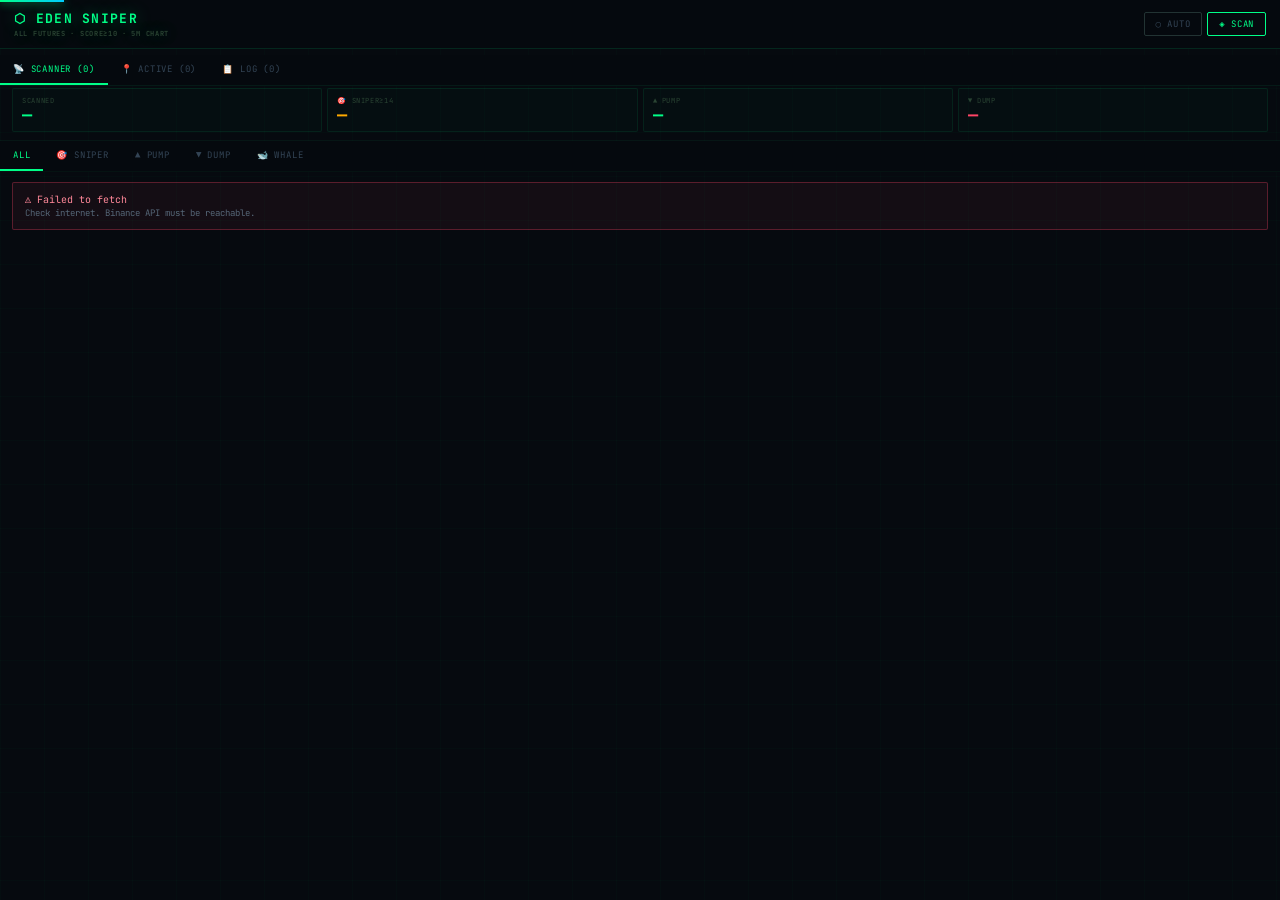
==== index.html @ 46fdf746 "Add files via upload" ====
<!DOCTYPE html>
<html lang="en">
<head>
<meta charset="UTF-8">
<meta name="viewport" content="width=device-width,initial-scale=1,maximum-scale=1,user-scalable=no">
<meta name="theme-color" content="#00ff88">
<meta name="apple-mobile-web-app-capable" content="yes">
<meta name="apple-mobile-web-app-status-bar-style" content="black-translucent">
<meta name="apple-mobile-web-app-title" content="EDEN SNIPER">
<link rel="manifest" href="./manifest.json">
<title>EDEN SNIPER</title>
<style>
@import url('https://fonts.googleapis.com/css2?family=JetBrains+Mono:wght@400;600;700&display=swap');
*{box-sizing:border-box;margin:0;padding:0;-webkit-tap-highlight-color:transparent}
:root{--g:#00ff88;--r:#ff4466;--a:#ffaa00;--b:#00ccff;--p:#ff44ff;--w:#fff;--bg:#060a0f;--border:rgba(0,255,136,.12);--dim:#2a4433}
html,body{background:var(--bg);color:#c8d8e8;font-family:'JetBrains Mono','Courier New',monospace;min-height:100vh;overflow-x:hidden;overscroll-behavior:none}
body::before{content:'';position:fixed;inset:0;pointer-events:none;z-index:0;background-image:linear-gradient(rgba(0,255,136,.018) 1px,transparent 1px),linear-gradient(90deg,rgba(0,255,136,.018) 1px,transparent 1px);background-size:44px 44px}
::-webkit-scrollbar{width:3px}::-webkit-scrollbar-thumb{background:rgba(0,255,136,.2)}
@keyframes spin{to{transform:rotate(360deg)}}
@keyframes glow-r{0%,100%{text-shadow:0 0 6px rgba(255,68,102,.4)}50%{text-shadow:0 0 22px rgba(255,68,102,1),0 0 40px rgba(255,68,102,.3)}}
@keyframes glow-g{0%,100%{text-shadow:0 0 4px rgba(0,255,136,.3)}50%{text-shadow:0 0 18px rgba(0,255,136,1)}}
@keyframes pulse{0%,100%{opacity:1}50%{opacity:.25}}
@keyframes slide-in{from{opacity:0;transform:translateY(-6px)}to{opacity:1;transform:translateY(0)}}
@keyframes tick{0%,49%{opacity:1}50%,100%{opacity:.15}}
@keyframes pin-glow{0%,100%{box-shadow:0 0 0 1px rgba(255,170,0,.3)}50%{box-shadow:0 0 12px 2px rgba(255,170,0,.5)}}

#prog{position:fixed;top:0;left:0;height:2px;width:0;z-index:9999;background:linear-gradient(90deg,var(--g),var(--b));box-shadow:0 0 10px var(--g);transition:width .35s}

/* HEADER */
#hdr{position:sticky;top:0;z-index:300;background:rgba(6,10,15,.98);border-bottom:1px solid var(--border);padding:10px 14px;display:flex;align-items:center;justify-content:space-between;gap:8px}
#logo{color:var(--g);font-size:13px;font-weight:700;letter-spacing:.1em;text-shadow:0 0 16px rgba(0,255,136,.4);flex-shrink:0}
#logo small{font-size:7px;color:var(--dim);display:block;letter-spacing:.1em;margin-top:2px}
#hbtns{display:flex;gap:5px;align-items:center;flex-shrink:0}
#cd-box{font-size:9px;color:var(--dim);letter-spacing:.08em;display:none;white-space:nowrap}
#cd-box span{color:var(--g)}
.btn{background:transparent;border:1px solid var(--g);color:var(--g);padding:5px 11px;font-size:9px;letter-spacing:.08em;cursor:pointer;text-transform:uppercase;font-family:'JetBrains Mono',monospace;border-radius:2px;transition:all .2s;white-space:nowrap}
.btn:active{background:rgba(0,255,136,.18)}
.btn.dim{border-color:#223333;color:#334455}
.btn.on{background:rgba(0,255,136,.1)}

/* TABS */
#tabs{display:flex;overflow-x:auto;scrollbar-width:none;background:rgba(6,10,15,.98);border-bottom:1px solid rgba(0,255,136,.07);position:sticky;top:55px;z-index:299}
#tabs::-webkit-scrollbar{display:none}
.tab{padding:8px 13px;font-size:9px;letter-spacing:.09em;text-transform:uppercase;cursor:pointer;border:none;background:transparent;color:#334455;white-space:nowrap;border-bottom:2px solid transparent;font-family:'JetBrains Mono',monospace;transition:all .2s;flex-shrink:0}
.tab.active{color:var(--g);border-bottom-color:var(--g)}

/* FILTER BAR */
#fbar{display:flex;overflow-x:auto;scrollbar-width:none;background:rgba(6,10,15,.96);border-bottom:1px solid rgba(0,255,136,.05);position:sticky;top:88px;z-index:298}
#fbar::-webkit-scrollbar{display:none}

/* STATS */
#statsbar{display:grid;grid-template-columns:repeat(4,1fr);gap:5px;padding:8px 12px;border-bottom:1px solid rgba(0,255,136,.05)}
.sc{border:1px solid rgba(0,255,136,.08);padding:7px 9px;background:rgba(0,255,136,.02);border-radius:2px}
.sl{font-size:7px;color:var(--dim);letter-spacing:.09em;text-transform:uppercase}
.sv{font-size:17px;font-weight:700;color:var(--g);margin-top:2px;line-height:1}
.sv.a{color:var(--a)}.sv.r{color:var(--r)}.sv.b{color:var(--b)}

/* SCAN STATUS */
#scanbar{display:none;padding:5px 12px;background:rgba(0,255,136,.015);border-bottom:1px solid rgba(0,255,136,.05);font-size:8px;color:var(--dim);letter-spacing:.09em;align-items:center;gap:7px}
#scanbar.show{display:flex}
.sdot{width:5px;height:5px;border-radius:50%;background:var(--g);animation:pulse 1s infinite;flex-shrink:0}

/* SECTIONS */
.section{display:none;padding-bottom:30px}
.section.active{display:block}

/* ═══ PINNED SNIPER COINS ═══ */
#pinned-section{padding:10px 12px 0}
#pinned-title{font-size:8px;color:var(--a);letter-spacing:.14em;text-transform:uppercase;margin-bottom:7px;display:flex;align-items:center;gap:7px}
#pinned-title::before{content:'';display:inline-block;width:6px;height:6px;border-radius:50%;background:var(--a);box-shadow:0 0 8px var(--a);animation:pulse 1.2s infinite}
#pinned-cards{display:flex;flex-direction:column;gap:6px;margin-bottom:10px}
.pcard{border:1px solid rgba(255,170,0,.3);background:rgba(255,170,0,.03);border-radius:2px;padding:9px 11px;animation:pin-glow 3s ease-in-out infinite,slide-in .3s ease;position:relative}
.pcard-top{display:flex;align-items:center;justify-content:space-between;margin-bottom:5px}
.pcard-sym{font-size:14px;font-weight:700;color:var(--w)}
.pcard-badges{display:flex;gap:5px;align-items:center;flex-wrap:wrap}
.pcard-expire{font-size:8px;color:var(--a);letter-spacing:.07em}
.pcard-dismiss{background:transparent;border:1px solid rgba(255,170,0,.3);color:var(--a);padding:2px 7px;font-size:8px;cursor:pointer;font-family:'JetBrains Mono',monospace;border-radius:2px}
.pcard-row{display:flex;gap:14px;flex-wrap:wrap;margin-top:4px}
.pci{display:flex;flex-direction:column;gap:1px}
.pci-l{font-size:7px;color:var(--dim);letter-spacing:.09em;text-transform:uppercase}
.pci-v{font-size:11px;font-weight:700}

/* ═══ SL/TP BOX ═══ */
.sltp-box{margin-top:8px;padding:8px 10px;background:rgba(0,0,0,.3);border:1px solid rgba(255,255,255,.06);border-radius:2px}
.sltp-title{font-size:7px;color:var(--dim);letter-spacing:.12em;text-transform:uppercase;margin-bottom:6px}
.sltp-grid{display:grid;grid-template-columns:1fr 1fr 1fr 1fr;gap:5px}
.sltp-item{display:flex;flex-direction:column;gap:2px;padding:5px 7px;border-radius:2px;border:1px solid transparent}
.sltp-item.sl-item{background:rgba(255,68,102,.08);border-color:rgba(255,68,102,.2)}
.sltp-item.tp1-item{background:rgba(0,200,255,.06);border-color:rgba(0,200,255,.15)}
.sltp-item.tp2-item{background:rgba(0,255,136,.05);border-color:rgba(0,255,136,.12)}
.sltp-item.tp3-item{background:rgba(255,170,0,.06);border-color:rgba(255,170,0,.15)}
.sltp-lbl{font-size:7px;font-weight:700;letter-spacing:.1em}
.sltp-item.sl-item .sltp-lbl{color:var(--r)}
.sltp-item.tp1-item .sltp-lbl{color:var(--b)}
.sltp-item.tp2-item .sltp-lbl{color:var(--g)}
.sltp-item.tp3-item .sltp-lbl{color:var(--a)}
.sltp-price{font-size:10px;font-weight:700;color:var(--w)}
.sltp-pct{font-size:9px;font-weight:600}
.sltp-item.sl-item .sltp-pct{color:var(--r)}
.sltp-item.tp1-item .sltp-pct{color:var(--b)}
.sltp-item.tp2-item .sltp-pct{color:var(--g)}
.sltp-item.tp3-item .sltp-pct{color:var(--a)}

/* STATUS ALERT */
.status-alert{margin-top:7px;padding:6px 10px;border-radius:2px;font-size:10px;font-weight:700;letter-spacing:.07em;text-align:center}
.status-alert.cut{background:rgba(255,68,102,.15);color:var(--r);border:1px solid rgba(255,68,102,.4)}
.status-alert.tp1{background:rgba(0,200,255,.1);color:var(--b);border:1px solid rgba(0,200,255,.3)}
.status-alert.tp2{background:rgba(0,255,136,.1);color:var(--g);border:1px solid rgba(0,255,136,.3)}
.status-alert.tp3{background:rgba(255,170,0,.1);color:var(--a);border:1px solid rgba(255,170,0,.3)}
.status-alert.hold{background:rgba(255,255,255,.03);color:#667788;border:1px solid rgba(255,255,255,.06)}
.status-alert.warn{background:rgba(255,68,102,.07);color:#ff8899;border:1px solid rgba(255,68,102,.2)}

/* ═══ ACTIVE SIGNALS ═══ */
#act-header{padding:10px 12px 7px;display:flex;align-items:center;justify-content:space-between}
#act-title{font-size:9px;color:var(--g);letter-spacing:.13em;text-transform:uppercase;display:flex;align-items:center;gap:7px}
#act-title::before{content:'';display:inline-block;width:6px;height:6px;border-radius:50%;background:var(--g);box-shadow:0 0 6px var(--g);animation:pulse 1.5s infinite}
.act-clear{font-size:8px;color:#334455;cursor:pointer;letter-spacing:.07em;text-transform:uppercase;background:none;border:none;font-family:'JetBrains Mono',monospace}
#act-cards{display:flex;flex-direction:column;gap:8px;padding:0 12px 10px}
.acard{border:1px solid rgba(0,255,136,.22);background:rgba(0,255,136,.03);border-radius:2px;padding:10px 11px;animation:slide-in .3s ease}
.acard.dump{border-color:rgba(255,68,102,.25);background:rgba(255,68,102,.03)}
.acard-top{display:flex;align-items:center;justify-content:space-between;margin-bottom:8px;gap:5px}
.acard-sym{font-size:14px;font-weight:700;color:var(--w)}
.acard-badges{display:flex;gap:4px;align-items:center;flex-wrap:wrap}
.dir-badge{padding:2px 7px;font-size:9px;font-weight:700;border-radius:2px}
.dir-badge.pump{background:rgba(0,255,136,.12);color:var(--g);border:1px solid rgba(0,255,136,.28)}
.dir-badge.dump{background:rgba(255,68,102,.12);color:var(--r);border:1px solid rgba(255,68,102,.28)}
.lev-badge{padding:2px 7px;font-size:8px;font-weight:700;background:rgba(255,170,0,.08);color:var(--a);border:1px solid rgba(255,170,0,.18);border-radius:2px}
.exit-btn{background:transparent;border:1px solid rgba(255,68,102,.35);color:var(--r);padding:4px 9px;font-size:9px;cursor:pointer;font-family:'JetBrains Mono',monospace;letter-spacing:.06em;border-radius:2px;margin-left:auto}
.exit-btn:active{background:rgba(255,68,102,.2)}
.acard-grid{display:grid;grid-template-columns:1fr 1fr 1fr;gap:7px;margin-bottom:7px}
.ac{display:flex;flex-direction:column;gap:2px}
.ac-l{font-size:7px;color:var(--dim);letter-spacing:.09em;text-transform:uppercase}
.ac-v{font-size:13px;font-weight:700;color:var(--w)}
.ac-v.live{animation:tick 1s steps(1) infinite}
.ac-v.g{color:var(--g)}.ac-v.r{color:var(--r)}.ac-v.a{color:var(--a)}
.acard-extremes{display:grid;grid-template-columns:1fr 1fr 1fr 1fr;gap:5px;padding-top:7px;border-top:1px solid rgba(255,255,255,.04)}
.ae{display:flex;flex-direction:column;gap:2px}
.ae-l{font-size:7px;color:#334455;letter-spacing:.07em;text-transform:uppercase}
.ae-v{font-size:11px;font-weight:600}
.ae-v.g{color:var(--g)}.ae-v.r{color:var(--r)}
.acard-foot{display:flex;justify-content:space-between;margin-top:6px;padding-top:5px;border-top:1px solid rgba(255,255,255,.03);font-size:8px;color:#334455;letter-spacing:.06em}
#act-empty{text-align:center;padding:40px 20px;color:#1a3322;font-size:10px;letter-spacing:.11em;line-height:2.4}

/* ═══ SCANNER ═══ */
#loading{display:flex;flex-direction:column;align-items:center;padding:70px 0;gap:13px}
.spinner{width:40px;height:40px;border-radius:50%;border:2px solid rgba(0,255,136,.1);border-top:2px solid var(--g);animation:spin 1s linear infinite}
.ltxt{font-size:10px;color:var(--dim);letter-spacing:.12em}
#lpct{color:var(--g)}
#lsym{font-size:8px;margin-top:-7px;color:#1a3322}
#scan-empty{display:none;text-align:center;padding:55px 20px;font-size:10px;color:#1a3322;letter-spacing:.11em;line-height:2.5}
#err-box{display:none;margin:10px 12px;border:1px solid rgba(255,68,102,.3);background:rgba(255,68,102,.06);padding:10px 12px;font-size:10px;color:#ff8899;border-radius:2px}
#scan-wrap{display:none;padding:0 12px 20px}
#th-row{display:grid;grid-template-columns:76px 1fr auto;border-bottom:1px solid rgba(0,255,136,.07);padding:5px 7px;font-size:7px;color:var(--dim);letter-spacing:.09em;text-transform:uppercase;margin-bottom:1px}

/* COIN ROWS */
.crow{border-bottom:1px solid rgba(0,255,136,.04);cursor:pointer;transition:background .12s;display:grid;grid-template-columns:76px 1fr auto;align-items:stretch}
.crow:active{background:rgba(0,255,136,.04)}
.crow.sniper{background:rgba(255,170,0,.04);border-bottom-color:rgba(255,170,0,.1)}
.crow.crit{background:rgba(255,68,102,.04);border-bottom-color:rgba(255,68,102,.08)}
.crow.high{background:rgba(0,255,136,.03)}
.crow.tracked{outline:2px solid rgba(0,255,136,.4);outline-offset:-2px}
.crow.pinned-row{outline:2px solid rgba(255,170,0,.35);outline-offset:-2px}
.cl{padding:9px 7px;display:flex;align-items:center;gap:5px}
.cn{font-size:13px;font-weight:700}
.cs{font-size:7px;color:#223333;margin-top:1px}
.whale-tag{font-size:7px;padding:1px 4px;background:rgba(255,170,0,.1);color:var(--a);border:1px solid rgba(255,170,0,.2);border-radius:2px;margin-top:2px;display:inline-block}
.cm{padding:7px 6px;flex:1;display:flex;flex-direction:column;justify-content:center;gap:4px}
.sline{display:flex;align-items:center;gap:7px}
.snum{font-size:16px;font-weight:700;min-width:22px;line-height:1}
.snum.cr{animation:glow-r 1.8s ease-in-out infinite}
.snum.cg{animation:glow-g 2s ease-in-out infinite}
.sbar-bg{flex:1;height:3px;background:rgba(255,255,255,.05);border-radius:2px}
.sbar{height:100%;border-radius:2px;transition:width .5s}
.pills{display:flex;flex-wrap:wrap;gap:2px;margin-top:3px}
.pill{padding:2px 4px;font-size:7px;border-radius:2px;border:1px solid transparent;letter-spacing:.03em}
.pill.bull{background:rgba(0,255,136,.08);color:var(--g);border-color:rgba(0,255,136,.18)}
.pill.bear{background:rgba(255,68,102,.08);color:var(--r);border-color:rgba(255,68,102,.16)}
.pill.neutral{background:rgba(0,200,255,.06);color:var(--b);border-color:rgba(0,200,255,.12)}
.pill.caution{background:rgba(255,170,0,.08);color:var(--a);border-color:rgba(255,170,0,.18)}
.pill.alert{background:rgba(255,68,255,.08);color:var(--p);border-color:rgba(255,68,255,.16)}
.pill.whale{background:rgba(255,170,0,.1);color:var(--a);border-color:rgba(255,170,0,.25)}
.pill.dim{background:rgba(255,255,255,.03);color:#334455;border-color:#1a2233}
.cr2{padding:7px 8px;display:flex;flex-direction:column;align-items:flex-end;justify-content:center;gap:3px;min-width:84px}
.dbadge{padding:2px 6px;font-size:9px;letter-spacing:.06em;font-weight:700;border-radius:2px;border:1px solid transparent;white-space:nowrap}
.dbadge.pump{background:rgba(0,255,136,.12);color:var(--g);border-color:rgba(0,255,136,.28)}
.dbadge.dump{background:rgba(255,68,102,.12);color:var(--r);border-color:rgba(255,68,102,.26)}
.dbadge.coil{background:rgba(0,200,255,.08);color:var(--b);border-color:rgba(0,200,255,.16)}
.sniper-badge{padding:2px 6px;font-size:8px;font-weight:700;background:rgba(255,170,0,.12);color:var(--a);border:1px solid rgba(255,170,0,.3);border-radius:2px;letter-spacing:.07em}
.cprice{font-size:11px;color:#99aabb;font-weight:500}
.cchg{font-size:10px;font-weight:600}.cchg.pos{color:#00cc77}.cchg.neg{color:var(--r)}
.cfr{font-size:8px}.cfr.fn{color:var(--g)}.cfr.fp{color:var(--r)}.cfr.fz{color:#445566}
.ctrk{font-size:8px;padding:3px 6px;border-radius:2px;cursor:pointer;font-family:'JetBrains Mono',monospace;letter-spacing:.05em;transition:all .2s;border:1px solid}
.ctrk.add{background:rgba(0,255,136,.07);color:var(--g);border-color:rgba(0,255,136,.2)}
.ctrk.active-t{background:rgba(0,255,136,.14);color:var(--g);border-color:var(--g)}
.ctrk.full{background:transparent;color:#334455;border-color:#223333;cursor:default}

/* EXPAND PANEL */
.epanel{display:none;border-bottom:1px solid rgba(0,255,136,.06);background:rgba(0,0,0,.35)}
.epanel.open{display:block;animation:slide-in .2s ease}
.einner{padding:10px 11px}
.etitle{font-size:8px;color:var(--dim);letter-spacing:.09em;margin-bottom:8px;text-transform:uppercase}
.sig-grid{display:flex;flex-wrap:wrap;gap:5px;margin-bottom:8px}
.sitem{padding:6px 9px;min-width:125px;border:1px solid transparent;border-radius:2px}
.sitem.bull{background:rgba(0,255,136,.06);border-color:rgba(0,255,136,.13);border-left:3px solid var(--g)}
.sitem.bear{background:rgba(255,68,102,.06);border-color:rgba(255,68,102,.13);border-left:3px solid var(--r)}
.sitem.neutral{background:rgba(0,200,255,.05);border-color:rgba(0,200,255,.1);border-left:3px solid var(--b)}
.sitem.caution{background:rgba(255,170,0,.06);border-color:rgba(255,170,0,.12);border-left:3px solid var(--a)}
.sitem.alert{background:rgba(255,68,255,.06);border-color:rgba(255,68,255,.12);border-left:3px solid var(--p)}
.sitem.whale{background:rgba(255,170,0,.08);border-color:rgba(255,170,0,.2);border-left:3px solid var(--a)}
.slab{font-size:9px;font-weight:700}
.sdet{font-size:8px;color:#556677;margin-top:2px}
.spts{font-size:7px;color:#334455;margin-top:1px}
.emeta{display:flex;flex-wrap:wrap;gap:9px;font-size:8px;color:#334455;margin-top:7px}
.emeta a{color:var(--b);text-decoration:none}

/* ═══ LOG ═══ */
#log-header{padding:10px 12px;display:flex;align-items:center;justify-content:space-between}
#log-title{font-size:9px;color:var(--b);letter-spacing:.13em;text-transform:uppercase}
.log-clear{font-size:8px;color:#334455;cursor:pointer;letter-spacing:.06em;text-transform:uppercase;background:none;border:none;font-family:'JetBrains Mono',monospace}
#log-stats{padding:7px 12px;display:grid;grid-template-columns:repeat(3,1fr);gap:6px;border-bottom:1px solid rgba(0,200,255,.05);margin-bottom:3px}
.lstat{border:1px solid rgba(0,200,255,.08);padding:7px 9px;background:rgba(0,200,255,.02);border-radius:2px}
.lstat-l{font-size:7px;color:#334455;letter-spacing:.09em;text-transform:uppercase}
.lstat-v{font-size:15px;font-weight:700;margin-top:2px}
#log-list{padding:0 12px 20px;display:flex;flex-direction:column;gap:6px}
#log-empty{text-align:center;padding:45px 20px;color:#1a3322;font-size:10px;letter-spacing:.11em;line-height:2.2}
.lcard{border:1px solid rgba(0,200,255,.1);background:rgba(0,200,255,.02);border-radius:2px;padding:9px 11px;animation:slide-in .3s ease}
.lcard.win{border-color:rgba(0,255,136,.18)}.lcard.loss{border-color:rgba(255,68,102,.16)}
.lcard-top{display:flex;align-items:center;justify-content:space-between;margin-bottom:7px}
.lcard-sym{font-size:13px;font-weight:700;color:var(--w)}
.lcard-pnl{font-size:14px;font-weight:700}
.lcard-pnl.pos{color:var(--g)}.lcard-pnl.neg{color:var(--r)}
.lcard-grid{display:grid;grid-template-columns:repeat(4,1fr);gap:5px}
.lc{display:flex;flex-direction:column;gap:2px}
.lc-l{font-size:7px;color:#334455;letter-spacing:.08em;text-transform:uppercase}
.lc-v{font-size:10px;font-weight:600;color:#99aabb}
.lcard-foot{font-size:8px;color:#334455;margin-top:6px;letter-spacing:.06em;line-height:1.7}

/* ═══ LEGEND ═══ */
#legend{padding:12px;margin:8px 12px;border:1px solid rgba(0,255,136,.05);background:rgba(0,255,136,.01);display:none;grid-template-columns:1fr 1fr;gap:6px;font-size:8px;color:#334455;letter-spacing:.05em;border-radius:2px}
#legend.show{display:grid}

/* TOAST */
#toast{position:fixed;bottom:22px;left:50%;transform:translateX(-50%);background:rgba(0,255,136,.12);border:1px solid rgba(0,255,136,.35);color:var(--g);padding:8px 16px;font-size:10px;letter-spacing:.09em;border-radius:3px;z-index:9999;display:none;white-space:nowrap;box-shadow:0 0 20px rgba(0,255,136,.2)}
#toast.err{background:rgba(255,68,102,.12);border-color:rgba(255,68,102,.35);color:var(--r)}
#toast.warn{background:rgba(255,170,0,.12);border-color:rgba(255,170,0,.35);color:var(--a)}
</style>
</head>
<body>
<div id="prog"></div>

<div id="hdr">
  <div id="logo">⬡ EDEN SNIPER
    <small id="last-txt">ALL FUTURES · SCORE≥10 · 5M CHART</small>
  </div>
  <div id="hbtns">
    <div id="cd-box">NEXT <span id="cdv">3:00</span></div>
    <button class="btn dim" id="abtn" onclick="toggleAuto()">○ AUTO</button>
    <button class="btn" id="sbtn" onclick="runScan()">◈ SCAN</button>
  </div>
</div>

<div id="tabs">
  <button class="tab active" onclick="setTab(this,'scanner')">📡 SCANNER <span id="tc-scan">(0)</span></button>
  <button class="tab" onclick="setTab(this,'active')">📍 ACTIVE <span id="tc-active">(0)</span></button>
  <button class="tab" onclick="setTab(this,'log')">📋 LOG <span id="tc-log">(0)</span></button>
</div>

<div id="statsbar">
  <div class="sc"><div class="sl">Scanned</div><div class="sv" id="sv-total">—</div></div>
  <div class="sc"><div class="sl">🎯 SNIPER≥14</div><div class="sv a" id="sv-sniper">—</div></div>
  <div class="sc"><div class="sl">▲ Pump</div><div class="sv" id="sv-pump">—</div></div>
  <div class="sc"><div class="sl">▼ Dump</div><div class="sv r" id="sv-dump">—</div></div>
</div>

<div id="scanbar"><div class="sdot"></div><span id="scanstat">Initialising...</span></div>

<div style="display:flex;overflow-x:auto;scrollbar-width:none;background:rgba(6,10,15,.96);border-bottom:1px solid rgba(0,255,136,.04);position:sticky;top:88px;z-index:298" id="fbar">
  <button class="tab active" onclick="setFilter(this,'all')">ALL</button>
  <button class="tab" onclick="setFilter(this,'sniper')">🎯 SNIPER</button>
  <button class="tab" onclick="setFilter(this,'pump')">▲ PUMP</button>
  <button class="tab" onclick="setFilter(this,'dump')">▼ DUMP</button>
  <button class="tab" onclick="setFilter(this,'whale')">🐋 WHALE</button>
</div>

<!-- SCANNER -->
<div id="sec-scanner" class="section active">
  <div id="pinned-section" style="display:none">
    <div id="pinned-title">🎯 SNIPER PINS — HELD 60 MIN <span id="pin-count" style="color:var(--dim);font-size:8px">(0)</span></div>
    <div id="pinned-cards"></div>
  </div>
  <div id="loading"><div class="spinner"></div><div class="ltxt">SCANNING ALL BINANCE FUTURES... <span id="lpct">0%</span></div><div class="ltxt" id="lsym"></div></div>
  <div id="err-box"></div>
  <div id="scan-empty"></div>
  <div id="scan-wrap">
    <div id="th-row"><div>COIN</div><div>SCORE / SIGNALS</div><div style="text-align:right">DIR / PRICE</div></div>
    <div id="coin-list"></div>
  </div>
  <div id="legend">
    <div><span style="color:var(--g)">SCORE 10–11</span> Worth watching</div>
    <div><span style="color:var(--a)">SCORE 12–13</span> Strong signal</div>
    <div><span style="color:var(--r)">SCORE 14+</span> SNIPER — pin 1hr</div>
    <div><span style="color:var(--a)">🐋 WHALE</span> Manipulation pattern</div>
    <div><span style="color:var(--g)">NEG FUNDING</span> Shorts squeezed → LONG</div>
    <div><span style="color:var(--r)">POS FUNDING</span> Longs flushed → SHORT</div>
    <div><span style="color:var(--b)">RSI&lt;25</span> Extreme oversold bounce</div>
    <div><span style="color:var(--r)">RSI&gt;75</span> Extreme overbought dump</div>
  </div>
</div>

<!-- ACTIVE -->
<div id="sec-active" class="section">
  <div id="act-header">
    <div id="act-title">ACTIVE SIGNALS <span id="act-count" style="color:var(--dim);font-size:8px">(0/5)</span></div>
    <button class="act-clear" onclick="clearAllTracks()">CLEAR ALL</button>
  </div>
  <div id="act-cards"></div>
  <div id="act-empty">NO ACTIVE SIGNALS<br><span style="font-size:9px">Tap "+ TRACK" on any signal.<br>Live price updates every second.<br>SL/TP levels auto-calculated from ATR.<br>Max 5 active at once.</span></div>
</div>

<!-- LOG -->
<div id="sec-log" class="section">
  <div id="log-header">
    <div id="log-title">TRADE LOG</div>
    <button class="log-clear" onclick="clearLog()">CLEAR</button>
  </div>
  <div id="log-stats">
    <div class="lstat"><div class="lstat-l">Total</div><div class="lstat-v" id="ls-total">0</div></div>
    <div class="lstat"><div class="lstat-l">Best Move</div><div class="lstat-v" style="color:var(--g)" id="ls-best">—</div></div>
    <div class="lstat"><div class="lstat-l">Worst</div><div class="lstat-v" style="color:var(--r)" id="ls-worst">—</div></div>
  </div>
  <div id="log-list"></div>
  <div id="log-empty">NO HISTORY YET<br><span style="font-size:9px">Activate then exit a signal to record it.</span></div>
</div>

<div id="toast"></div>

<script>
'use strict';
const BASE='https://fapi.binance.com';
const SKIP=new Set(['BUSDUSDT','USDCUSDT','TUSDUSDT','FDUSDUSDT','USDPUSDT','BTCDOMUSDT','DEFIUSDT','COCOSUSDT']);
const MIN_SCORE=10;       // Show coins scoring 10+
const SNIPER_SCORE=14;    // Pin for 1 hour, highest conviction
const PIN_DURATION=60*60*1000; // 1 hour in ms
const MAX_TRACKS=5;
const TRACKS_KEY='eden_tracks_v3',LOG_KEY='eden_log_v2',PINNED_KEY='eden_pinned_v2';
const sleep=ms=>new Promise(r=>setTimeout(r,ms));
const $=id=>document.getElementById(id);
const fmtP=p=>p===0?'0':p<0.00001?p.toExponential(3):p<0.0001?p.toFixed(7):p<0.01?p.toFixed(6):p<1?p.toFixed(5):p<100?p.toFixed(3):p.toFixed(2);
const fmtVol=v=>v>=1e9?(v/1e9).toFixed(1)+'B':v>=1e6?(v/1e6).toFixed(0)+'M':(v/1e3).toFixed(0)+'K';
const fmtPct=(p,d=2)=>(p>=0?'+':'')+p.toFixed(d)+'%';
const fmtTime=d=>{const s=Math.floor((Date.now()-d)/1000);return s<60?s+'s':s<3600?Math.floor(s/60)+'m '+Math.floor(s%60)+'s':Math.floor(s/3600)+'h '+Math.floor(s%3600/60)+'m';};
const fmtDur=ms=>{const m=Math.floor(ms/60000);return m<60?m+'m':Math.floor(m/60)+'h '+m%60+'m';};

let allCoins=[],currentFilter='all',currentMainTab='scanner';
let scanning=false,autoInt=null,cntInt=null,priceInt=null,countdown=180;
let activeTracks=load(TRACKS_KEY,{}),tradeLog=load(LOG_KEY,[]),pinnedCoins=load(PINNED_KEY,{});

function load(k,def){try{return JSON.parse(localStorage.getItem(k)||'null')||def}catch{return def}}
function save(k,v){try{localStorage.setItem(k,JSON.stringify(v))}catch{}}
function saveTracks(){save(TRACKS_KEY,activeTracks)}
function saveLog(){save(LOG_KEY,tradeLog)}
function savePinned(){
  const now=Date.now();
  Object.keys(pinnedCoins).forEach(s=>{if(now-pinnedCoins[s].pinnedAt>PIN_DURATION)delete pinnedCoins[s];});
  save(PINNED_KEY,pinnedCoins);
}

// ═══════════════════════════════════════
// MATH HELPERS
// ═══════════════════════════════════════
function calcRSI(C,p=14){
  if(C.length<p+2)return 50;
  const d=[];for(let i=1;i<C.length;i++)d.push(C[i]-C[i-1]);
  let ag=0,al=0;
  for(let i=0;i<p;i++){if(d[i]>0)ag+=d[i];else al+=Math.abs(d[i]);}
  ag/=p;al/=p;
  for(let i=p;i<d.length;i++){
    const g=d[i]>0?d[i]:0,l=d[i]<0?Math.abs(d[i]):0;
    ag=(ag*(p-1)+g)/p;al=(al*(p-1)+l)/p;
  }
  return al===0?100:100-100/(1+ag/al);
}

function calcBBW(C,p=20){
  if(C.length<p)return null;
  const sl=C.slice(-p),m=sl.reduce((a,b)=>a+b,0)/p;
  const s=Math.sqrt(sl.reduce((a,b)=>a+(b-m)**2,0)/p);
  return m>0?(4*s)/m:null;
}

function calcATR(H,L,C,p=14){
  if(C.length<p+2)return C[C.length-1]*0.02; // fallback 2%
  const tr=[];
  for(let i=1;i<C.length;i++){
    tr.push(Math.max(H[i]-L[i],Math.abs(H[i]-C[i-1]),Math.abs(L[i]-C[i-1])));
  }
  return tr.slice(-p).reduce((a,b)=>a+b,0)/p;
}

function calcSLTP(entry,atr,dir){
  const isPump=dir==='PUMP';
  const sl  =isPump?entry-atr*1.5 :entry+atr*1.5;
  const tp1 =isPump?entry+atr*2   :entry-atr*2;
  const tp2 =isPump?entry+atr*4   :entry-atr*4;
  const tp3 =isPump?entry+atr*7   :entry-atr*7;
  const sign=isPump?1:-1;
  return{
    sl,slPct:sign*(sl-entry)/entry*100,
    tp1,tp1Pct:sign*(tp1-entry)/entry*100,
    tp2,tp2Pct:sign*(tp2-entry)/entry*100,
    tp3,tp3Pct:sign*(tp3-entry)/entry*100,
    atr
  };
}

// ═══════════════════════════════════════
// SCORE ENGINE (MAX 23 pts)
// ═══════════════════════════════════════
function scoreCoin(klines,fundingRate,markPrice,lastPrice,ticker24h){
  if(!klines||klines.length<25)return null;
  const C=klines.map(k=>+k[4]),V=klines.map(k=>+k[5]),
        H=klines.map(k=>+k[2]),L=klines.map(k=>+k[3]),O=klines.map(k=>+k[1]);
  const sigs=[];let sc=0,bias=0;const last=C.length-1;
  const avg20=V.slice(-21,-1).reduce((a,b)=>a+b,0)/20||1;

  // S1: Volume Compression (0-2)
  const rec3=V.slice(-4,-1).reduce((a,b)=>a+b,0)/3;
  const cr=rec3/avg20;
  if(cr<0.22){sc+=2;sigs.push({l:'Vol compressed',d:`${(cr*100).toFixed(0)}% of avg`,w:2,c:'neutral'});}
  else if(cr<0.48){sc+=1;sigs.push({l:'Vol tightening',d:`${(cr*100).toFixed(0)}% of avg`,w:1,c:'neutral'});}

  // S2: Volume Spike (0-3)
  const sR=V[last]/avg20;
  const bull=C[last]>O[last];
  if(sR>=5){sc+=3;sigs.push({l:'VOL EXPLOSION',d:`${sR.toFixed(1)}x avg`,w:3,c:'alert'});bias+=bull?3:-3;}
  else if(sR>=3){sc+=2;sigs.push({l:'VOL SPIKE',d:`${sR.toFixed(1)}x avg`,w:2,c:'alert'});bias+=bull?2:-2;}
  else if(sR>=1.9){sc+=1;sigs.push({l:'Vol building',d:`${sR.toFixed(1)}x avg`,w:1,c:'caution'});bias+=bull?1:-1;}

  // S3: RSI Extreme (0-3)
  const rsi=calcRSI(C,14);
  if(rsi<=22){sc+=3;sigs.push({l:'RSI EXTREME oversold',d:`RSI ${rsi.toFixed(1)} — STRONG BOUNCE`,w:3,c:'bull'});bias+=3;}
  else if(rsi>=78){sc+=3;sigs.push({l:'RSI EXTREME overbought',d:`RSI ${rsi.toFixed(1)} — STRONG DUMP`,w:3,c:'bear'});bias-=3;}
  else if(rsi<=30){sc+=2;sigs.push({l:'RSI oversold',d:`RSI ${rsi.toFixed(1)}`,w:2,c:'bull'});bias+=2;}
  else if(rsi>=70){sc+=2;sigs.push({l:'RSI overbought',d:`RSI ${rsi.toFixed(1)}`,w:2,c:'bear'});bias-=2;}
  else if(rsi<=38){sc+=1;sigs.push({l:'RSI low',d:`RSI ${rsi.toFixed(1)}`,w:1,c:'bull'});bias+=1;}
  else if(rsi>=62){sc+=1;sigs.push({l:'RSI elevated',d:`RSI ${rsi.toFixed(1)}`,w:1,c:'bear'});bias-=1;}

  // S4: Funding Rate (0-2)
  const fr=parseFloat(fundingRate||0)*100;
  if(Math.abs(fr)>=0.08){sc+=2;sigs.push({l:fr<0?'Funding SQUEEZE fuel':'Funding FLUSH fuel',d:`FR ${fr>0?'+':''}${fr.toFixed(4)}%`,w:2,c:fr<0?'bull':'bear'});bias+=fr<0?2:-2;}
  else if(Math.abs(fr)>=0.03){sc+=1;sigs.push({l:'Funding elevated',d:`FR ${fr>0?'+':''}${fr.toFixed(4)}%`,w:1,c:fr<0?'bull':'bear'});bias+=fr<0?1:-1;}

  // S5: BB Squeeze (0-2)
  const curW=calcBBW(C,20);
  if(curW!==null){
    const hw=[];
    for(let i=20;i<C.length-1;i++){const w=calcBBW(C.slice(0,i+1),20);if(w!==null)hw.push(w);}
    if(hw.length>=5){
      const aW=hw.reduce((a,b)=>a+b,0)/hw.length,sq=curW/aW;
      if(sq<0.38){sc+=2;sigs.push({l:'BB squeeze extreme',d:`${(sq*100).toFixed(0)}% of avg width`,w:2,c:'neutral'});}
      else if(sq<0.62){sc+=1;sigs.push({l:'BB squeezing',d:`${(sq*100).toFixed(0)}% of avg width`,w:1,c:'neutral'});}
    }
  }

  // S6: Price Coiling (0-2)
  const l5H=Math.max(...H.slice(-5)),l5L=Math.min(...L.slice(-5));
  const l5R=(l5H-l5L)/C[last]*100;
  const p5H=Math.max(...H.slice(-10,-5)),p5L=Math.min(...L.slice(-10,-5));
  const p5R=(p5H-p5L)/(C[last-5]||C[last])*100;
  if(p5R>0&&l5R<p5R*0.28){sc+=2;sigs.push({l:'Price coiling tight',d:`${l5R.toFixed(2)}% range`,w:2,c:'neutral'});}
  else if(p5R>0&&l5R<p5R*0.52){sc+=1;sigs.push({l:'Range narrowing',d:`${l5R.toFixed(2)}% range`,w:1,c:'neutral'});}

  // S7: Mark/Last Spread (0-2)
  if(markPrice&&lastPrice&&+lastPrice>0){
    const sp=(+markPrice-+lastPrice)/+lastPrice*100;
    if(Math.abs(sp)>=0.4){sc+=2;sigs.push({l:'Mark/Last diverge',d:`${sp>0?'+':''}${sp.toFixed(3)}%`,w:2,c:sp>0?'bull':'bear'});bias+=sp>0?2:-2;}
    else if(Math.abs(sp)>=0.15){sc+=1;sigs.push({l:'Mark/Last spread',d:`${sp>0?'+':''}${sp.toFixed(3)}%`,w:1,c:sp>0?'bull':'bear'});bias+=sp>0?1:-1;}
  }

  // S8: Candle Pattern (0-2)
  const bodies=C.map((c,i)=>Math.abs(c-O[i])/c*100);
  const tiny3=bodies.slice(-4,-1).every(b=>b<0.6);
  const lc=C[last]-O[last],lb=Math.abs(lc)/C[last]*100;
  if(tiny3&&lb>0.8){sc+=2;sigs.push({l:'Coil → Engulfing',d:lc>0?'Bullish breakout':'Bearish breakdown',w:2,c:lc>0?'bull':'bear'});bias+=lc>0?2:-2;}
  else if(tiny3){sc+=1;sigs.push({l:'3 Doji coil',d:'Breakout pending',w:1,c:'neutral'});}
  else{
    const wick=H[last]-Math.max(C[last],O[last]),tail=Math.min(C[last],O[last])-L[last],body=Math.abs(C[last]-O[last]);
    if(body>0&&tail>=body*2.2&&wick<body*0.8){sc+=1;sigs.push({l:'Hammer',d:'Bullish reversal candle',w:1,c:'bull'});bias+=1;}
    else if(body>0&&wick>=body*2.2&&tail<body*0.8){sc+=1;sigs.push({l:'Shooting star',d:'Bearish reversal candle',w:1,c:'bear'});bias-=1;}
  }

  // S9: Period Extreme (0-2)
  const pH=Math.max(...H.slice(-60)),pL=Math.min(...L.slice(-60));
  const toH=(pH-C[last])/C[last]*100,toL=(C[last]-pL)/C[last]*100;
  if(toL<=1.2){sc+=2;sigs.push({l:'At 60-period LOW',d:`${toL.toFixed(2)}% above low`,w:2,c:'bull'});bias+=2;}
  else if(toH<=1.2){sc+=2;sigs.push({l:'At 60-period HIGH',d:`${toH.toFixed(2)}% below high`,w:2,c:'bear'});bias-=2;}
  else if(toL<=4.0){sc+=1;sigs.push({l:'Near period low',d:`${toL.toFixed(2)}% above low`,w:1,c:'bull'});bias+=1;}
  else if(toH<=4.0){sc+=1;sigs.push({l:'Near period high',d:`${toH.toFixed(2)}% below high`,w:1,c:'bear'});bias-=1;}

  // S10: WHALE / MANIPULATION PATTERN (0-3) — The EDEN Pattern
  // Detect: Recent huge spike (EDEN-type pump), then volume collapse = distribution
  // Find the single highest volume candle in history
  let whaleScore=0,whaleSigs=[];
  const maxVol=Math.max(...V);
  const maxVolIdx=V.indexOf(maxVol);
  const spikeRatio=maxVol/avg20;
  const priceAtSpike=C[maxVolIdx];
  const priceDrop=(priceAtSpike-C[last])/priceAtSpike*100;

  // Pattern A: Huge spike >8x happened, price has since dropped >15% from that candle
  if(spikeRatio>=8&&priceDrop>=15&&maxVolIdx<last-5){
    whaleScore+=2;
    whaleSigs.push({l:'WHALE dump pattern',d:`Spike ${spikeRatio.toFixed(0)}x avg, then -${priceDrop.toFixed(0)}% drop — post-distribution`,w:2,c:'whale'});
    bias-=1; // tends toward further dump after distribution
  } else if(spikeRatio>=5&&priceDrop>=20&&maxVolIdx<last-5){
    whaleScore+=1;
    whaleSigs.push({l:'Large dump pattern',d:`Spike ${spikeRatio.toFixed(0)}x, -${priceDrop.toFixed(0)}% since — bounce or continue`,w:1,c:'whale'});
  }

  // Pattern B: 24h change extreme + current compression = EDEN moment
  const ch24=ticker24h?+ticker24h.priceChangePercent:0;
  const highLow24Pct=ticker24h?((+ticker24h.highPrice-+ticker24h.lowPrice)/+ticker24h.lowPrice*100):0;
  if(Math.abs(ch24)>=25&&cr<0.40){
    whaleScore+=1;
    whaleSigs.push({l:`${ch24>0?'Pump':'Dump'} + compression`,d:`24h: ${fmtPct(ch24)}, vol now quiet — next move near`,w:1,c:'whale'});
    bias+=ch24<0?1:-1; // counter-move more likely
  }

  // Pattern C: 24h high-low range > 35% = volatile, low-float coin being played
  if(highLow24Pct>=35){
    whaleScore+=1;
    whaleSigs.push({l:'Low float play',d:`24h H-L range: ${highLow24Pct.toFixed(0)}% — whale territory`,w:1,c:'whale'});
  }

  if(whaleScore>0){
    sc+=Math.min(whaleScore,3);
    sigs.push(...whaleSigs);
  }

  // Direction
  let dir='WATCH';
  if(sc>=6){dir=bias>1?'PUMP':bias<-1?'DUMP':'COILING';}

  const isWhale=whaleScore>0;
  const atr=calcATR(H,L,C,14);

  return{score:sc,maxScore:23,signals:sigs,direction:dir,bias,rsi:rsi.toFixed(1),fr,isWhale,atr,
    ch24:ticker24h?+ticker24h.priceChangePercent:0,
    high24:ticker24h?+ticker24h.highPrice:+lastPrice,
    low24:ticker24h?+ticker24h.lowPrice:+lastPrice};
}

const estLev=v=>v>=5e8?'125x':v>=1e8?'75x':v>=5e7?'50x':v>=1e7?'25x':v>=2e6?'20x':'10x';

// ═══════════════════════════════════════
// STATUS RECOMMENDATION ENGINE
// ═══════════════════════════════════════
function getStatusRecommendation(t,cp){
  const ep=t.entryPrice;
  const sl=t.sl,tp1=t.tp1,tp2=t.tp2,tp3=t.tp3;
  const isPump=t.direction==='PUMP';
  if(!sl)return{cls:'hold',txt:'⏳ HOLD — Monitoring'};
  if(isPump){
    if(cp<=sl)return{cls:'cut',txt:'⚠️ STOP LOSS BREACHED — CUT NOW'};
    if(cp>=tp3)return{cls:'tp3',txt:'🏆 TP3 HIT — TAKE FULL PROFIT NOW'};
    if(cp>=tp2)return{cls:'tp2',txt:'✅ TP2 HIT — BOOK 50%, TRAIL STOP TO ENTRY'};
    if(cp>=tp1)return{cls:'tp1',txt:'✅ TP1 HIT — BOOK 30%, MOVE SL TO ENTRY'};
    if(cp<ep*0.985&&cp>sl)return{cls:'warn',txt:'⚠️ APPROACHING SL — WATCH CLOSELY'};
    return{cls:'hold',txt:'⏳ HOLD — In progress'};
  } else {
    if(cp>=sl)return{cls:'cut',txt:'⚠️ STOP LOSS BREACHED — CUT SHORT NOW'};
    if(cp<=tp3)return{cls:'tp3',txt:'🏆 TP3 HIT — COVER FULL SHORT NOW'};
    if(cp<=tp2)return{cls:'tp2',txt:'✅ TP2 HIT — COVER 50%, TRAIL SL TO ENTRY'};
    if(cp<=tp1)return{cls:'tp1',txt:'✅ TP1 HIT — COVER 30%, MOVE SL TO ENTRY'};
    if(cp>ep*1.015&&cp<sl)return{cls:'warn',txt:'⚠️ APPROACHING SL — WATCH CLOSELY'};
    return{cls:'hold',txt:'⏳ HOLD — Short in progress'};
  }
}

// ═══════════════════════════════════════
// MAIN SCAN
// ═══════════════════════════════════════
async function runScan(){
  if(scanning)return;
  scanning=true;
  $('sbtn').textContent='◈ SCANNING';$('sbtn').style.opacity='0.5';
  $('loading').style.display='flex';
  $('scan-wrap').style.display='none';
  $('legend').classList.remove('show');
  $('err-box').style.display='none';
  $('scan-empty').style.display='none';
  $('scanbar').className='show';
  setP(5);

  try{
    $('scanstat').textContent='Fetching all tickers + funding...';
    const [tickers,premiums]=await Promise.all([
      fetch(`${BASE}/fapi/v1/ticker/24hr`).then(r=>r.json()),
      fetch(`${BASE}/fapi/v1/premiumIndex`).then(r=>r.json()),
    ]);
    setP(18);

    const fMap={},mMap={};
    premiums.forEach(p=>{fMap[p.symbol]=p.lastFundingRate;mMap[p.symbol]=p.markPrice;});
    const tMap={};
    tickers.forEach(t=>{tMap[t.symbol]=t;});

    // ALL USDT perps — no volume floor reduced to catch thin coins too
    const perps=tickers.filter(t=>
      t.symbol.endsWith('USDT')&&!SKIP.has(t.symbol)&&+t.quoteVolume>200000
    ).sort((a,b)=>+b.quoteVolume-+a.quoteVolume);

    $('scanstat').textContent=`Scanning ${perps.length} symbols...`;
    setP(22);

    const results=[];
    for(let i=0;i<perps.length;i+=10){
      const batch=perps.slice(i,i+10);
      $('lsym').textContent=batch.slice(0,5).map(b=>b.symbol.replace('USDT','')).join(' ');
      const bd=await Promise.all(batch.map(async t=>{
        try{
          const kl=await fetch(`${BASE}/fapi/v1/klines?symbol=${t.symbol}&interval=5m&limit=75`).then(r=>r.json());
          const res=scoreCoin(kl,fMap[t.symbol],mMap[t.symbol],t.lastPrice,tMap[t.symbol]);
          if(!res||res.score<MIN_SCORE)return null;
          return{
            symbol:t.symbol,base:t.symbol.replace('USDT',''),
            price:+t.lastPrice,change24h:+t.priceChangePercent,
            volume:+t.quoteVolume,fundingRate:+(fMap[t.symbol]||0)*100,
            markPrice:+(mMap[t.symbol]||t.lastPrice),maxLev:estLev(+t.quoteVolume),
            high24:+t.highPrice,low24:+t.lowPrice,
            ...res
          };
        }catch{return null;}
      }));
      results.push(...bd.filter(Boolean));
      const pct=22+((i+10)/perps.length)*72;
      setP(pct);$('lpct').textContent=Math.round(pct)+'%';
      $('scanstat').textContent=`${Math.min(i+10,perps.length)}/${perps.length} — ${results.length} qualifying (≥${MIN_SCORE})`;
      if(i+10<perps.length)await sleep(65);
    }

    results.sort((a,b)=>b.score-a.score);
    allCoins=results;

    // Pin sniper coins
    results.filter(c=>c.score>=SNIPER_SCORE).forEach(c=>{
      if(!pinnedCoins[c.symbol]||Date.now()-pinnedCoins[c.symbol].pinnedAt>PIN_DURATION){
        pinnedCoins[c.symbol]={...c,pinnedAt:Date.now()};
        if(c.score>=SNIPER_SCORE)showToast(`🎯 SNIPER: ${c.base} scored ${c.score}/23`,'warn');
      } else {
        // Refresh score data, keep original pinned time
        const pt=pinnedCoins[c.symbol].pinnedAt;
        pinnedCoins[c.symbol]={...c,pinnedAt:pt};
      }
    });
    savePinned();

    $('last-txt').textContent=`${perps.length} SCANNED · ${new Date().toLocaleTimeString()}`;
    setP(100);countdown=180;
    $('scanbar').className='';
    renderScanner();

  }catch(e){
    $('err-box').style.display='block';
    $('err-box').innerHTML=`⚠ ${e.message}<br><span style="font-size:9px;color:#556677">Check internet. Binance API must be reachable.</span>`;
    $('loading').style.display='none';
    $('scanbar').className='';
  }finally{
    scanning=false;
    $('sbtn').textContent='◈ SCAN';$('sbtn').style.opacity='1';
  }
}

function setP(p){$('prog').style.width=p+'%';}

// ═══════════════════════════════════════
// RENDER SCANNER
// ═══════════════════════════════════════
function renderScanner(){
  // Clean expired pins
  savePinned();

  const trkSet=new Set(Object.keys(activeTracks));
  const sniper=allCoins.filter(c=>c.score>=SNIPER_SCORE).length;
  const pump=allCoins.filter(c=>c.direction==='PUMP').length;
  const dump=allCoins.filter(c=>c.direction==='DUMP').length;
  $('sv-total').textContent=allCoins.length;
  $('sv-sniper').textContent=sniper;
  $('sv-pump').textContent=pump;
  $('sv-dump').textContent=dump;
  $('tc-scan').textContent=`(${allCoins.length})`;
  $('tc-active').textContent=`(${trkSet.size})`;
  $('tc-log').textContent=`(${tradeLog.length})`;

  // Render pinned section
  renderPinned(trkSet);

  let filtered=allCoins;
  if(currentFilter==='sniper')filtered=allCoins.filter(c=>c.score>=SNIPER_SCORE);
  else if(currentFilter==='pump')filtered=allCoins.filter(c=>c.direction==='PUMP');
  else if(currentFilter==='dump')filtered=allCoins.filter(c=>c.direction==='DUMP');
  else if(currentFilter==='whale')filtered=allCoins.filter(c=>c.isWhale);

  $('loading').style.display='none';
  if(filtered.length===0){
    $('scan-empty').style.display='block';
    $('scan-empty').innerHTML=`NO COINS MEET THRESHOLD (SCORE ≥ ${MIN_SCORE})<br>
      <span style="font-size:9px">Currently scanning all ${allCoins.length>0?allCoins.length:'...'}+ futures.<br>
      Only highest-conviction setups shown.<br>Enable AUTO to rescan every 3 minutes.</span>`;
    $('scan-wrap').style.display='none';
    $('legend').classList.remove('show');
    return;
  }
  $('scan-empty').style.display='none';
  $('scan-wrap').style.display='block';
  $('legend').classList.add('show');

  const sc=s=>s>=SNIPER_SCORE?'var(--a)':s>=12?'var(--r)':s>=10?'var(--g)':'#334455';
  const bg=s=>s>=SNIPER_SCORE?'linear-gradient(90deg,#ffaa00,#ffdd44)':s>=12?'linear-gradient(90deg,#ff4466,#ff8888)':'linear-gradient(90deg,#00ff88,#00cccc)';
  const rowCls=s=>s>=SNIPER_SCORE?'sniper':s>=12?'crit':'high';
  const clsColor={bull:'var(--g)',bear:'var(--r)',neutral:'var(--b)',caution:'var(--a)',alert:'var(--p)',whale:'var(--a)'};
  const trkN=trkSet.size;

  $('coin-list').innerHTML=filtered.map(c=>{
    const isT=trkSet.has(c.symbol);
    const isPinned=!!pinnedCoins[c.symbol];
    const pills=c.signals.slice(0,3).map(s=>`<span class="pill ${s.c}">${s.l}</span>`).join('')
      +(c.signals.length>3?`<span class="pill dim">+${c.signals.length-3}</span>`:'');
    const dCls=c.direction==='PUMP'?'pump':c.direction==='DUMP'?'dump':'coil';
    const dTxt=c.direction==='PUMP'?'▲ PUMP':c.direction==='DUMP'?'▼ DUMP':'◈ COIL';
    const frCls=c.fundingRate<-0.03?'fn':c.fundingRate>0.03?'fp':'fz';
    const chgCls=c.change24h>=0?'pos':'neg';
    const snb=c.score>=SNIPER_SCORE?`<span class="sniper-badge">🎯 SNIPER</span>`:'';
    let trkBtn='';
    if(isT)trkBtn=`<button class="ctrk active-t" onclick="event.stopPropagation();exitTrack('${c.symbol}')">📍 ON</button>`;
    else if(trkN>=MAX_TRACKS)trkBtn=`<button class="ctrk full">MAX 5</button>`;
    else trkBtn=`<button class="ctrk add" onclick="event.stopPropagation();activateTrack('${c.symbol}')">+TRACK</button>`;

    // SL/TP preview for expand
    const sltp=calcSLTP(c.price,c.atr,c.direction);
    const sigItems=c.signals.map(s=>`<div class="sitem ${s.c}"><div class="slab" style="color:${clsColor[s.c]||'var(--b)'}">${s.l}</div><div class="sdet">${s.d}</div><div class="spts">+${s.w} pts</div></div>`).join('');

    return `<div class="crow ${rowCls(c.score)}${isT?' tracked':''}${isPinned?' pinned-row':''}" onclick="toggleExpand('${c.symbol}')">
      <div class="cl">
        <div>
          <div class="cn" style="color:${c.score>=SNIPER_SCORE?'#ffcc44':c.score>=12?'#fff':'#99aabb'}">${c.base}</div>
          <div class="cs">PERP</div>
          ${c.isWhale?'<span class="whale-tag">🐋</span>':''}
        </div>
      </div>
      <div class="cm">
        <div class="sline">
          <span class="snum${c.score>=SNIPER_SCORE?' cg':c.score>=12?' cr':''}" style="color:${sc(c.score)}">${c.score}<span style="font-size:7px;color:#334455">/${c.maxScore}</span></span>
          <div class="sbar-bg"><div class="sbar" style="width:${(c.score/c.maxScore)*100}%;background:${bg(c.score)}"></div></div>
        </div>
        <div class="pills">${pills}</div>
      </div>
      <div class="cr2">
        ${snb}
        <span class="dbadge ${dCls}">${dTxt}</span>
        <span class="cprice">$${fmtP(c.price)}</span>
        <span class="cchg ${chgCls}">${fmtPct(c.change24h)}</span>
        <span class="cfr ${frCls}">${c.fundingRate>=0?'+':''}${c.fundingRate.toFixed(4)}%</span>
        ${trkBtn}
      </div>
    </div>
    <div class="epanel" id="ep-${c.symbol}">
      <div class="einner">
        <div class="etitle">── ${c.base}/USDT · SCORE ${c.score}/${c.maxScore} · ${c.direction} · RSI ${c.rsi} · MAX LEV ${c.maxLev} ──</div>
        <div class="sig-grid">${sigItems||'<div style="font-size:10px;color:#334455">No signals.</div>'}</div>
        <div class="sltp-box">
          <div class="sltp-title">SUGGESTED SL / TP — ATR-BASED (${c.direction==='DUMP'?'SHORT':'LONG'})</div>
          <div class="sltp-grid">
            <div class="sltp-item sl-item"><span class="sltp-lbl">STOP LOSS</span><span class="sltp-price">$${fmtP(sltp.sl)}</span><span class="sltp-pct">${fmtPct(sltp.slPct)}</span></div>
            <div class="sltp-item tp1-item"><span class="sltp-lbl">TP1 (30%)</span><span class="sltp-price">$${fmtP(sltp.tp1)}</span><span class="sltp-pct">${fmtPct(sltp.tp1Pct)}</span></div>
            <div class="sltp-item tp2-item"><span class="sltp-lbl">TP2 (50%)</span><span class="sltp-price">$${fmtP(sltp.tp2)}</span><span class="sltp-pct">${fmtPct(sltp.tp2Pct)}</span></div>
            <div class="sltp-item tp3-item"><span class="sltp-lbl">TP3 FULL</span><span class="sltp-price">$${fmtP(sltp.tp3)}</span><span class="sltp-pct">${fmtPct(sltp.tp3Pct)}</span></div>
          </div>
        </div>
        <div class="emeta">
          <span>MARK $${fmtP(c.markPrice)}</span><span>SPREAD ${((c.markPrice-c.price)/c.price*100).toFixed(4)}%</span>
          <span>VOL $${fmtVol(c.volume)}</span><span>FR ${c.fundingRate>=0?'+':''}${c.fundingRate.toFixed(5)}%</span>
          <span>ATR $${fmtP(c.atr)}</span>
          <a href="https://www.binance.com/en/futures/${c.symbol}" target="_blank" onclick="event.stopPropagation()">→ Binance ↗</a>
        </div>
      </div>
    </div>`;
  }).join('');
}

function renderPinned(trkSet){
  const now=Date.now();
  const valid=Object.entries(pinnedCoins).filter(([,p])=>now-p.pinnedAt<PIN_DURATION);
  const ps=$('pinned-section');
  if(!valid.length){ps.style.display='none';return;}
  ps.style.display='block';
  $('pin-count').textContent=`(${valid.length})`;
  $('pinned-cards').innerHTML=valid.map(([sym,p])=>{
    const rem=Math.ceil((PIN_DURATION-(now-p.pinnedAt))/60000);
    const isT=trkSet.has(sym);
    const trkBtn=isT?`<button class="pcard-dismiss" onclick="exitTrack('${sym}')">📍 EXIT</button>`:
      Object.keys(activeTracks).length>=MAX_TRACKS?`<button class="pcard-dismiss" style="color:#334455">MAX 5</button>`:
      `<button class="pcard-dismiss" onclick="activateTrack('${sym}')">+ TRACK</button>`;
    const dCls=p.direction==='PUMP'?'var(--g)':p.direction==='DUMP'?'var(--r)':'var(--b)';
    const sltp=calcSLTP(p.price,p.atr||p.price*0.02,p.direction);
    return `<div class="pcard">
      <div class="pcard-top">
        <div class="pcard-badges">
          <span class="pcard-sym">${p.base}/USDT</span>
          <span class="dbadge ${p.direction==='PUMP'?'pump':p.direction==='DUMP'?'dump':'coil'}">${p.direction==='PUMP'?'▲ PUMP':p.direction==='DUMP'?'▼ DUMP':'◈ COIL'}</span>
          <span class="lev-badge">${p.maxLev}</span>
          <span style="font-size:8px;color:var(--r)">SCORE ${p.score}</span>
        </div>
        <div style="display:flex;gap:5px;align-items:center">
          <span class="pcard-expire">⏱ ${rem}m left</span>
          ${trkBtn}
          <button class="pcard-dismiss" onclick="dismissPin('${sym}')">✕</button>
        </div>
      </div>
      <div class="pcard-row">
        <div class="pci"><span class="pci-l">Entry</span><span class="pci-v" style="color:var(--w)">$${fmtP(p.price)}</span></div>
        <div class="pci"><span class="pci-l">SL</span><span class="pci-v" style="color:var(--r)">$${fmtP(sltp.sl)} (${fmtPct(sltp.slPct)})</span></div>
        <div class="pci"><span class="pci-l">TP1</span><span class="pci-v" style="color:var(--b)">$${fmtP(sltp.tp1)} (${fmtPct(sltp.tp1Pct)})</span></div>
        <div class="pci"><span class="pci-l">TP3</span><span class="pci-v" style="color:var(--a)">$${fmtP(sltp.tp3)} (${fmtPct(sltp.tp3Pct)})</span></div>
        <div class="pci"><span class="pci-l">RSI</span><span class="pci-v" style="color:${+p.rsi<35?'var(--g)':+p.rsi>65?'var(--r)':'#aaa'}">${p.rsi}</span></div>
        <div class="pci"><span class="pci-l">FR</span><span class="pci-v" style="color:${p.fr<0?'var(--g)':'var(--r)'}">${(p.fr>=0?'+':'')+p.fr.toFixed(4)}%</span></div>
        <div class="pci"><span class="pci-l">24h</span><span class="pci-v" style="color:${p.change24h>=0?'var(--g)':'var(--r)'}">${fmtPct(p.change24h)}</span></div>
        <div class="pci"><span class="pci-l">Pinned</span><span class="pci-v" style="color:#667">${fmtTime(p.pinnedAt)} ago</span></div>
      </div>
    </div>`;
  }).join('');
}

function toggleExpand(sym){
  const el=$(`ep-${sym}`);if(!el)return;
  const was=el.classList.contains('open');
  document.querySelectorAll('.epanel.open').forEach(p=>p.classList.remove('open'));
  if(!was)el.classList.add('open');
}

function dismissPin(sym){delete pinnedCoins[sym];savePinned();renderScanner();}

// ═══════════════════════════════════════
// ACTIVE TRACKING
// ═══════════════════════════════════════
function activateTrack(sym){
  if(Object.keys(activeTracks).length>=MAX_TRACKS){showToast('Max 5 active. Exit one first.',true);return;}
  const coin=allCoins.find(c=>c.symbol===sym)||pinnedCoins[sym];
  if(!coin)return;
  const sltp=calcSLTP(coin.price,coin.atr||coin.price*0.02,coin.direction);
  activeTracks[sym]={
    sym,base:coin.base,entryPrice:coin.price,currentPrice:coin.price,
    direction:coin.direction,activatedAt:Date.now(),
    maxHigh:coin.price,maxLow:coin.price,
    maxLev:coin.maxLev,score:coin.score,
    signalLabels:coin.signals?coin.signals.map(s=>s.l).slice(0,4):[],
    rsiAtEntry:coin.rsi,frAtEntry:coin.fr,
    ...sltp
  };
  saveTracks();startPriceTicker();
  renderActiveTab();renderScanner();
  showToast(`📍 Tracking ${coin.base}/USDT — SL $${fmtP(sltp.sl)}`);
}

function exitTrack(sym){
  const t=activeTracks[sym];if(!t)return;
  const ep=t.entryPrice,cp=t.currentPrice||ep;
  const pct=(cp-ep)/ep*100;
  const hPct=(t.maxHigh-ep)/ep*100,lPct=(t.maxLow-ep)/ep*100;
  tradeLog.unshift({
    sym,base:t.base,direction:t.direction,
    entryPrice:ep,exitPrice:cp,pct,highPct:hPct,lowPct:lPct,
    maxHigh:t.maxHigh,maxLow:t.maxLow,
    sl:t.sl,tp1:t.tp1,tp2:t.tp2,tp3:t.tp3,
    slPct:t.slPct,tp1Pct:t.tp1Pct,tp2Pct:t.tp2Pct,tp3Pct:t.tp3Pct,
    duration:Date.now()-t.activatedAt,entryTime:t.activatedAt,exitTime:Date.now(),
    score:t.score,maxLev:t.maxLev,signals:t.signalLabels,
    rsiEntry:t.rsiAtEntry,frEntry:t.frAtEntry
  });
  if(tradeLog.length>200)tradeLog=tradeLog.slice(0,200);
  saveLog();delete activeTracks[sym];saveTracks();
  if(!Object.keys(activeTracks).length){clearInterval(priceInt);priceInt=null;}
  renderActiveTab();renderLogTab();renderScanner();
  showToast(`Exited ${t.base} — ${fmtPct(pct)}`);
}

function clearAllTracks(){
  if(!Object.keys(activeTracks).length)return;
  if(!confirm('Exit all active signals?'))return;
  [...Object.keys(activeTracks)].forEach(s=>exitTrack(s));
}

// ═══════════════════════════════════════
// LIVE PRICE TICKER — 1 second
// ═══════════════════════════════════════
function startPriceTicker(){
  if(priceInt)return;
  priceInt=setInterval(async()=>{
    const syms=Object.keys(activeTracks);if(!syms.length)return;
    try{
      const prices=await Promise.all(syms.map(s=>
        fetch(`${BASE}/fapi/v1/ticker/price?symbol=${s}`).then(r=>r.json()).catch(()=>null)
      ));
      prices.forEach(p=>{
        if(!p||!p.symbol)return;
        const t=activeTracks[p.symbol];if(!t)return;
        const cp=+p.price;
        t.currentPrice=cp;
        if(cp>t.maxHigh)t.maxHigh=cp;
        if(cp<t.maxLow)t.maxLow=cp;
        const ep=t.entryPrice;
        const pct=(cp-ep)/ep*100,hPct=(t.maxHigh-ep)/ep*100,lPct=(t.maxLow-ep)/ep*100;
        const pCls=pct>0?'g':pct<0?'r':'a';
        const status=getStatusRecommendation(t,cp);
        const el=n=>$(`${n}-${p.symbol}`);
        if(el('acp'))el('acp').textContent='$'+fmtP(cp);
        if(el('acpct')){el('acpct').textContent=fmtPct(pct);el('acpct').className='ac-v live '+pCls;}
        if(el('ach'))el('ach').textContent='$'+fmtP(t.maxHigh);
        if(el('achp'))el('achp').textContent=fmtPct(hPct);
        if(el('acl'))el('acl').textContent='$'+fmtP(t.maxLow);
        if(el('aclp'))el('aclp').textContent=fmtPct(lPct);
        if(el('act'))el('act').textContent='Active '+fmtTime(t.activatedAt);
        const sa=el('acstatus');
        if(sa){sa.className='status-alert '+status.cls;sa.textContent=status.txt;}
      });
      saveTracks();
    }catch(e){}
  },1000);
}

// ═══════════════════════════════════════
// RENDER ACTIVE TAB
// ═══════════════════════════════════════
function renderActiveTab(){
  const syms=Object.keys(activeTracks);
  $('act-count').textContent=`(${syms.length}/${MAX_TRACKS})`;
  $('tc-active').textContent=`(${syms.length})`;
  if(!syms.length){$('act-empty').style.display='block';$('act-cards').innerHTML='';return;}
  $('act-empty').style.display='none';
  $('act-cards').innerHTML=syms.map(sym=>{
    const t=activeTracks[sym];
    const ep=t.entryPrice,cp=t.currentPrice||ep;
    const pct=(cp-ep)/ep*100,hPct=(t.maxHigh-ep)/ep*100,lPct=(t.maxLow-ep)/ep*100;
    const isDump=t.direction==='DUMP',pCls=pct>0?'g':pct<0?'r':'a';
    const status=getStatusRecommendation(t,cp);
    return `<div class="acard${isDump?' dump':''}">
      <div class="acard-top">
        <div class="acard-badges">
          <span class="acard-sym">${t.base}/USDT</span>
          <span class="dir-badge ${isDump?'dump':'pump'}">${isDump?'▼ DUMP':'▲ PUMP'}</span>
        </div>
        <div style="display:flex;gap:5px;align-items:center;flex-shrink:0">
          <span class="lev-badge">${t.maxLev}</span>
          <button class="exit-btn" onclick="exitTrack('${sym}')">✕ EXIT</button>
        </div>
      </div>
      <div class="acard-grid">
        <div class="ac"><span class="ac-l">Entry</span><span class="ac-v">$${fmtP(ep)}</span></div>
        <div class="ac"><span class="ac-l">Live Price</span><span class="ac-v live" id="acp-${sym}">$${fmtP(cp)}</span></div>
        <div class="ac"><span class="ac-l">Change</span><span class="ac-v ${pCls}" id="acpct-${sym}">${fmtPct(pct)}</span></div>
      </div>
      <div class="acard-extremes">
        <div class="ae"><span class="ae-l">Max High</span><span class="ae-v g" id="ach-${sym}">$${fmtP(t.maxHigh)}</span></div>
        <div class="ae"><span class="ae-l">High %</span><span class="ae-v g" id="achp-${sym}">${fmtPct(hPct)}</span></div>
        <div class="ae"><span class="ae-l">Max Low</span><span class="ae-v r" id="acl-${sym}">$${fmtP(t.maxLow)}</span></div>
        <div class="ae"><span class="ae-l">Low %</span><span class="ae-v r" id="aclp-${sym}">${fmtPct(lPct)}</span></div>
      </div>
      ${t.sl?`<div class="sltp-box" style="margin-top:7px">
        <div class="sltp-title">SL/TP LEVELS (${isDump?'SHORT':'LONG'})</div>
        <div class="sltp-grid">
          <div class="sltp-item sl-item"><span class="sltp-lbl">STOP LOSS</span><span class="sltp-price">$${fmtP(t.sl)}</span><span class="sltp-pct">${fmtPct(t.slPct)}</span></div>
          <div class="sltp-item tp1-item"><span class="sltp-lbl">TP1 (30%)</span><span class="sltp-price">$${fmtP(t.tp1)}</span><span class="sltp-pct">${fmtPct(t.tp1Pct)}</span></div>
          <div class="sltp-item tp2-item"><span class="sltp-lbl">TP2 (50%)</span><span class="sltp-price">$${fmtP(t.tp2)}</span><span class="sltp-pct">${fmtPct(t.tp2Pct)}</span></div>
          <div class="sltp-item tp3-item"><span class="sltp-lbl">TP3 FULL</span><span class="sltp-price">$${fmtP(t.tp3)}</span><span class="sltp-pct">${fmtPct(t.tp3Pct)}</span></div>
        </div>
      </div>`:''}
      <div class="status-alert ${status.cls}" id="acstatus-${sym}">${status.txt}</div>
      <div class="acard-foot">
        <span id="act-${sym}">Active ${fmtTime(t.activatedAt)}</span>
        <span>Score ${t.score}/23 · RSI at entry: ${t.rsiAtEntry||'—'}</span>
      </div>
    </div>`;
  }).join('');
}

// ═══════════════════════════════════════
// RENDER LOG
// ═══════════════════════════════════════
function renderLogTab(){
  $('tc-log').textContent=`(${tradeLog.length})`;
  if(!tradeLog.length){
    $('log-empty').style.display='block';$('log-list').innerHTML='';
    $('ls-total').textContent='0';$('ls-best').textContent='—';$('ls-worst').textContent='—';return;
  }
  $('log-empty').style.display='none';
  const best=Math.max(...tradeLog.map(t=>t.highPct||0));
  const worst=Math.min(...tradeLog.map(t=>t.lowPct||0));
  $('ls-total').textContent=tradeLog.length;
  $('ls-best').textContent='+'+best.toFixed(2)+'%';
  $('ls-worst').textContent=worst.toFixed(2)+'%';
  $('log-list').innerHTML=tradeLog.map(t=>{
    const dur=t.duration?fmtDur(t.duration):'-';
    const cardCls=t.highPct>=5?'win':t.pct<-3?'loss':'';
    const tp1Hit=t.direction==='PUMP'?t.maxHigh>=t.tp1:t.maxLow<=t.tp1;
    const tp2Hit=t.direction==='PUMP'?t.maxHigh>=t.tp2:t.maxLow<=t.tp2;
    return `<div class="lcard ${cardCls}">
      <div class="lcard-top">
        <div style="display:flex;align-items:center;gap:6px;flex-wrap:wrap">
          <span class="lcard-sym">${t.base}/USDT</span>
          <span class="dir-badge ${t.direction==='DUMP'?'dump':'pump'}" style="padding:2px 6px;font-size:8px">${t.direction==='DUMP'?'▼ SHORT':'▲ LONG'}</span>
          ${tp2Hit?'<span style="font-size:8px;color:var(--g)">✓TP2</span>':tp1Hit?'<span style="font-size:8px;color:var(--b)">✓TP1</span>':''}
        </div>
        <span class="lcard-pnl ${t.pct>=0?'pos':'neg'}">${fmtPct(t.pct)}</span>
      </div>
      <div class="lcard-grid">
        <div class="lc"><span class="lc-l">Entry</span><span class="lc-v">$${fmtP(t.entryPrice)}</span></div>
        <div class="lc"><span class="lc-l">Exit</span><span class="lc-v">$${fmtP(t.exitPrice)}</span></div>
        <div class="lc"><span class="lc-l">Max +%</span><span class="lc-v" style="color:var(--g)">${fmtPct(t.highPct||0)}</span></div>
        <div class="lc"><span class="lc-l">Max -%</span><span class="lc-v" style="color:var(--r)">${fmtPct(t.lowPct||0)}</span></div>
      </div>
      <div class="lcard-foot">
        SL: $${t.sl?fmtP(t.sl):'—'} · TP1: $${t.tp1?fmtP(t.tp1):'—'} · TP2: $${t.tp2?fmtP(t.tp2):'—'}<br>
        Score ${t.score}/23 · RSI entry ${t.rsiEntry||'—'} · LEV ${t.maxLev||'—'} · ${dur} · ${new Date(t.entryTime||0).toLocaleString()}
        ${t.signals&&t.signals.length?'<br>'+t.signals.slice(0,3).join(' · '):''}
      </div>
    </div>`;
  }).join('');
}

function clearLog(){
  if(!tradeLog.length)return;
  if(!confirm(`Clear ${tradeLog.length} entries?`))return;
  tradeLog=[];saveLog();renderLogTab();showToast('Log cleared');
}

// ═══════════════════════════════════════
// UI CONTROLS
// ═══════════════════════════════════════
function setTab(el,tab){
  document.querySelectorAll('#tabs .tab').forEach(t=>t.classList.remove('active'));
  el.classList.add('active');currentMainTab=tab;
  ['scanner','active','log'].forEach(id=>{$(`sec-${id}`).classList.toggle('active',id===tab);});
  $('statsbar').style.display=tab==='scanner'?'grid':'none';
  $('fbar').style.display=tab==='scanner'?'flex':'none';
  $('scanbar').style.display=tab==='scanner'&&scanning?'flex':'none';
  if(tab==='active')renderActiveTab();
  if(tab==='log')renderLogTab();
}

function setFilter(el,filter){
  document.querySelectorAll('#fbar .tab').forEach(t=>t.classList.remove('active'));
  el.classList.add('active');currentFilter=filter;
  if(allCoins.length)renderScanner();
}

function toggleAuto(){
  const btn=$('abtn');
  if(autoInt){
    clearInterval(autoInt);clearInterval(cntInt);autoInt=null;cntInt=null;
    btn.textContent='○ AUTO';btn.classList.remove('on');btn.classList.add('dim');
    $('cd-box').style.display='none';
  }else{
    countdown=180;
    autoInt=setInterval(runScan,3*60*1000);
    cntInt=setInterval(()=>{
      countdown=countdown>0?countdown-1:180;
      $('cdv').textContent=String(Math.floor(countdown/60)).padStart(2,'0')+':'+String(countdown%60).padStart(2,'0');
    },1000);
    btn.textContent='● AUTO';btn.classList.add('on');btn.classList.remove('dim');
    $('cd-box').style.display='block';
  }
}

let toastTimer=null;
function showToast(msg,type=false){
  const t=$('toast');t.textContent=msg;
  t.className=type===true?'err':type==='warn'?'warn':'';
  t.style.display='block';clearTimeout(toastTimer);
  toastTimer=setTimeout(()=>t.style.display='none',3000);
}

// PWA
if('serviceWorker' in navigator)navigator.serviceWorker.register('./sw.js').catch(()=>{});

// BOOT
if(Object.keys(activeTracks).length)startPriceTicker();
renderActiveTab();renderLogTab();
runScan();
</script>
</body>
</html>
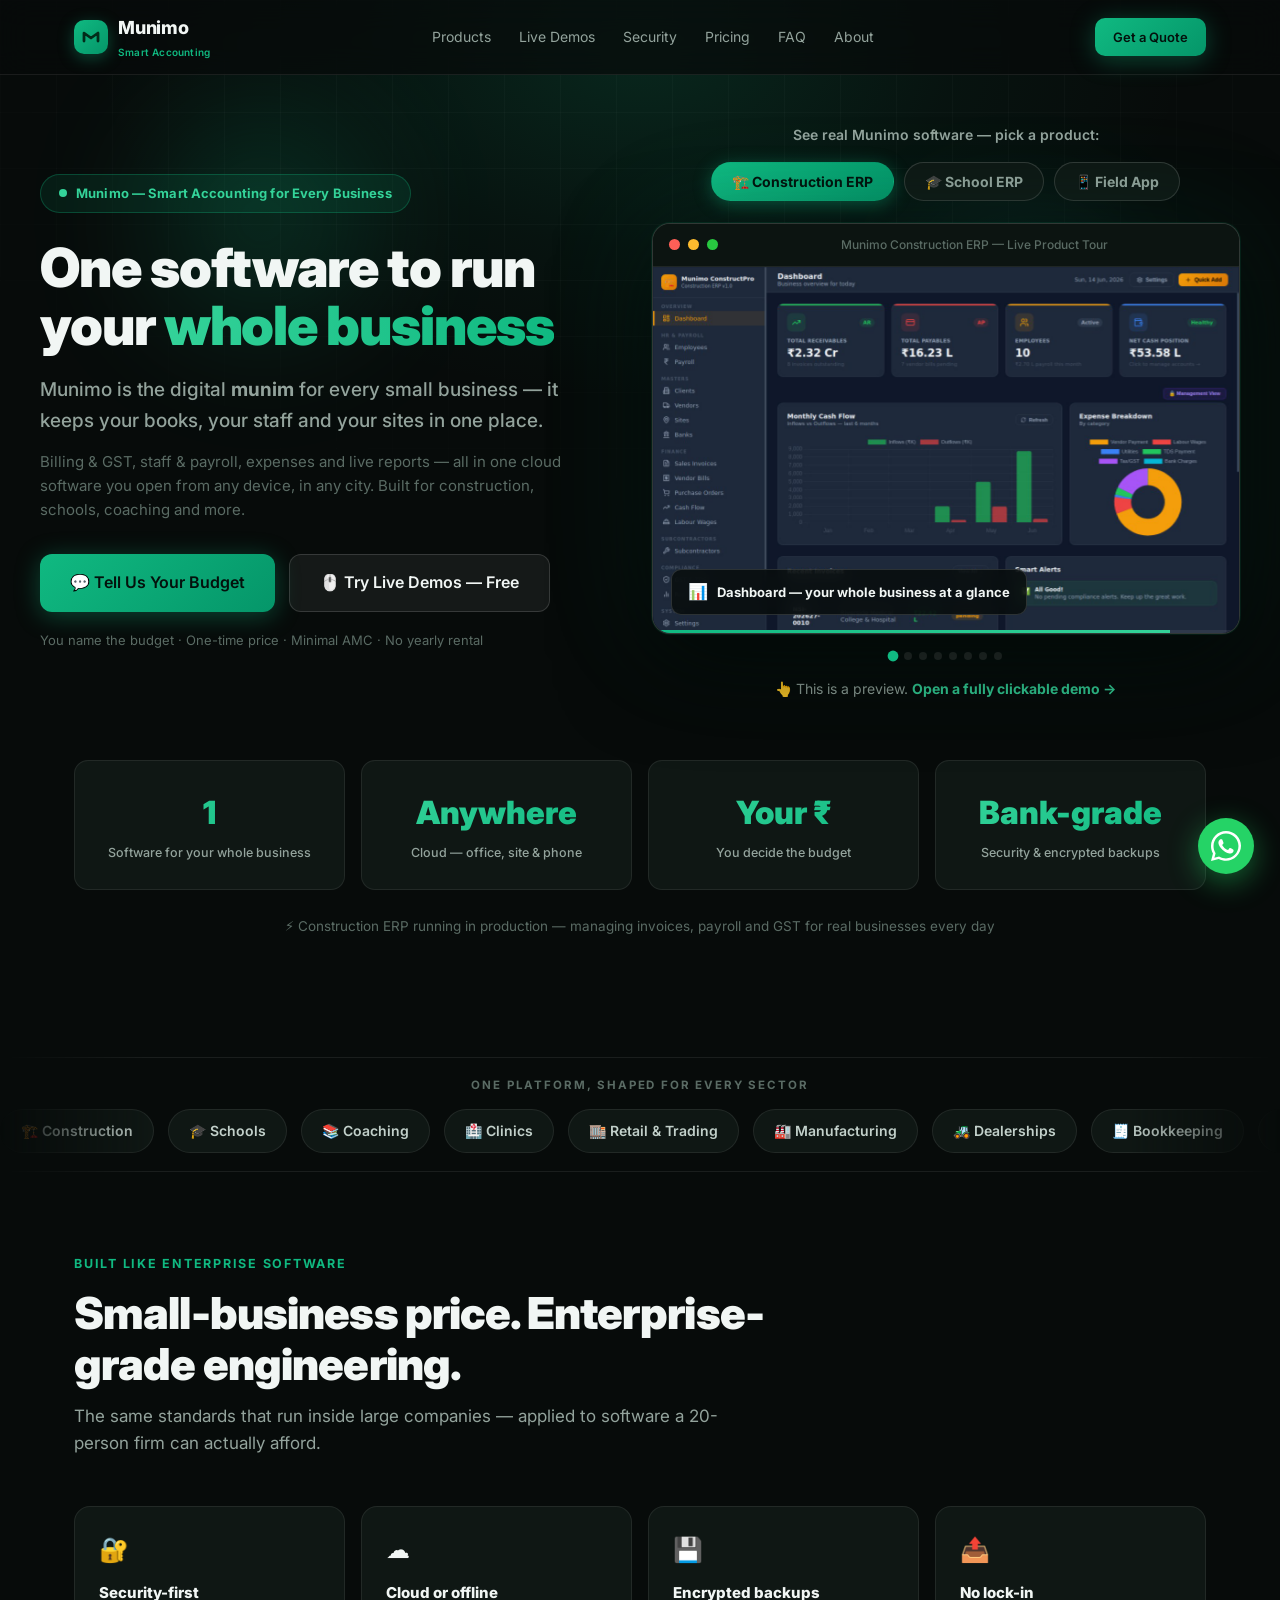
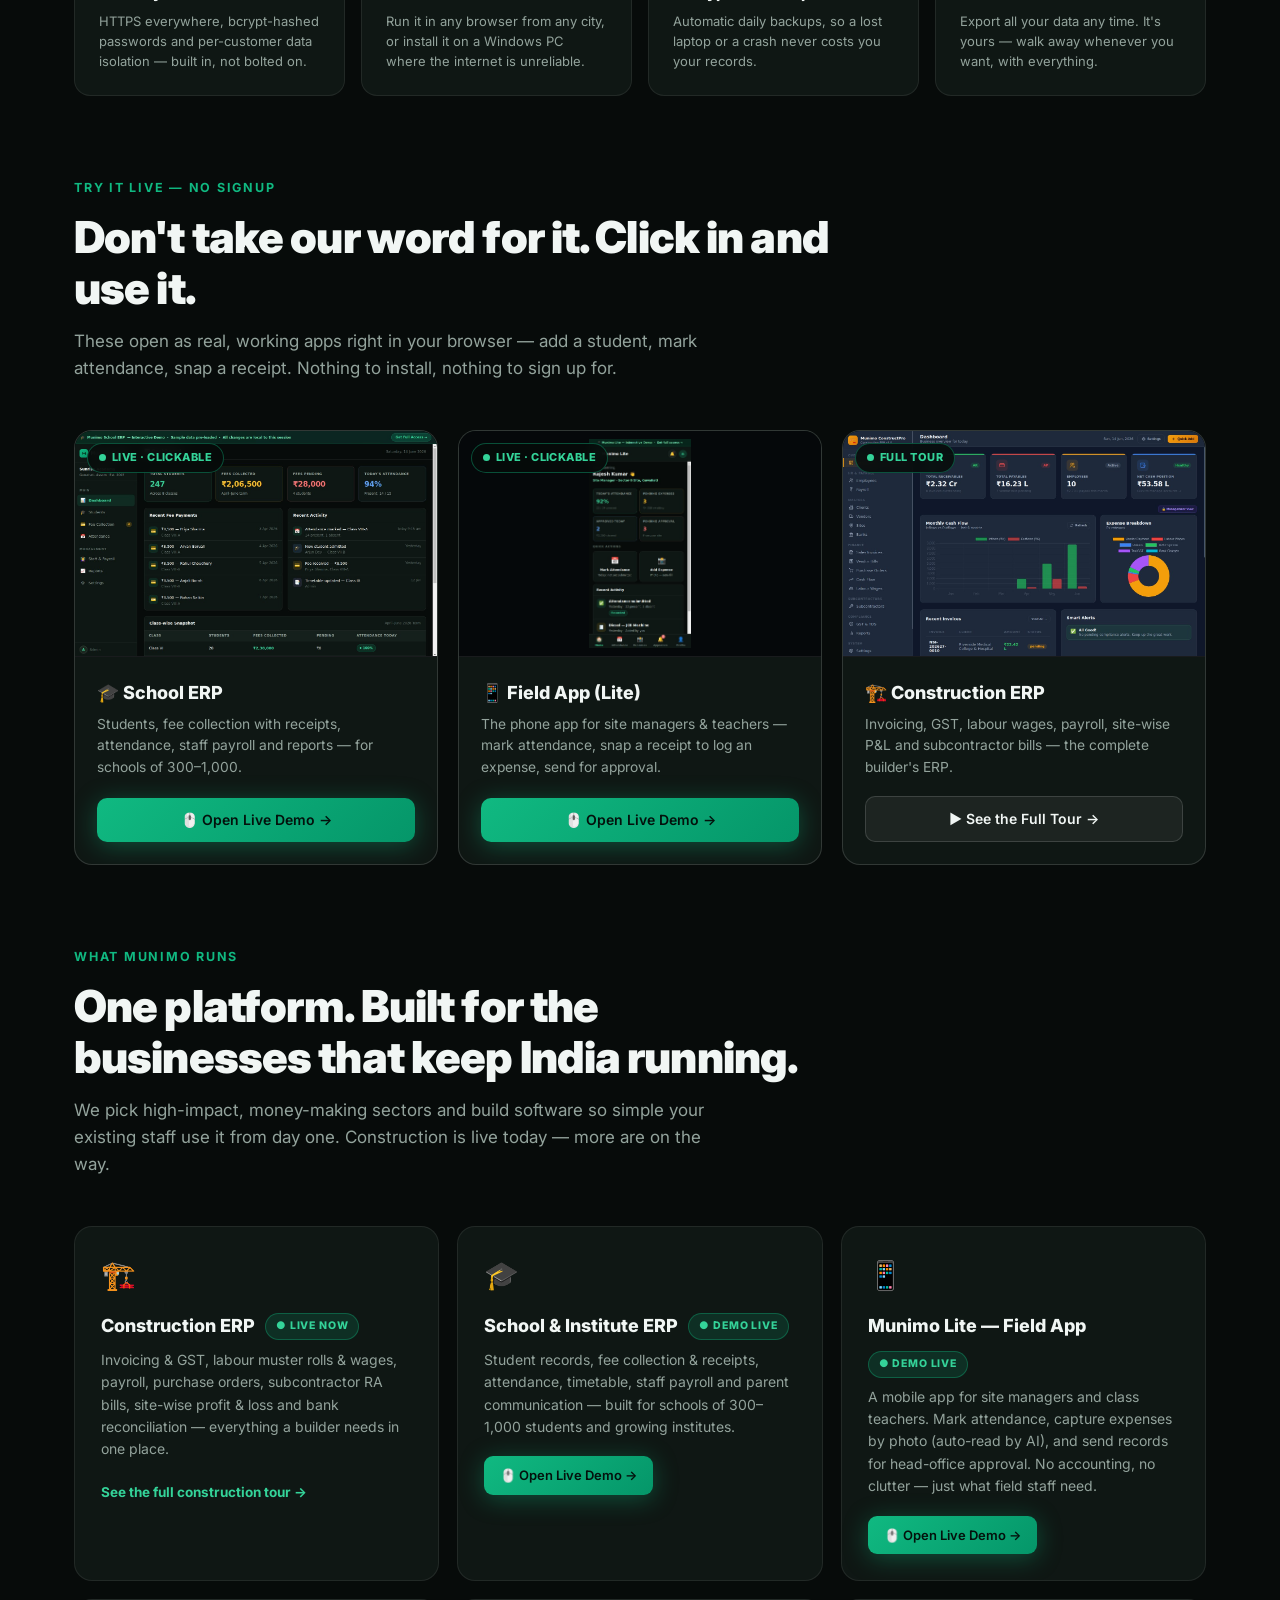
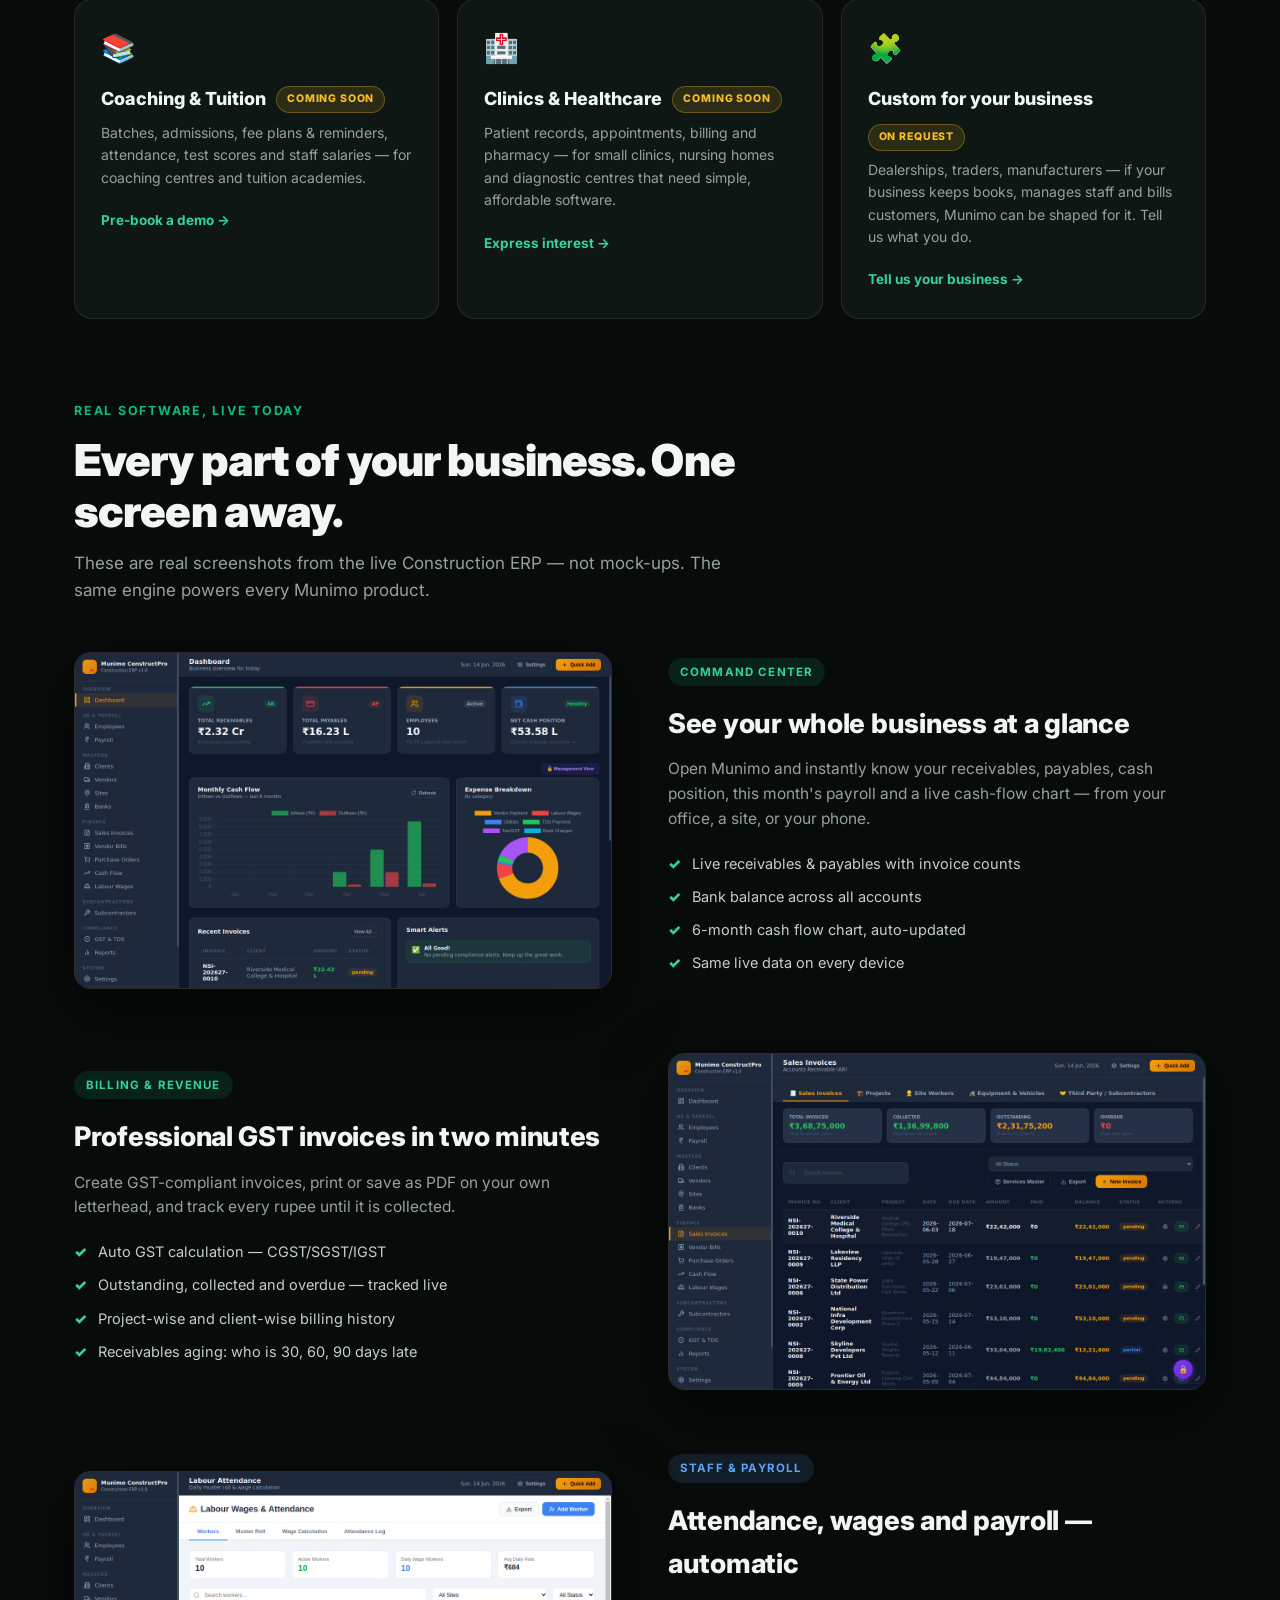
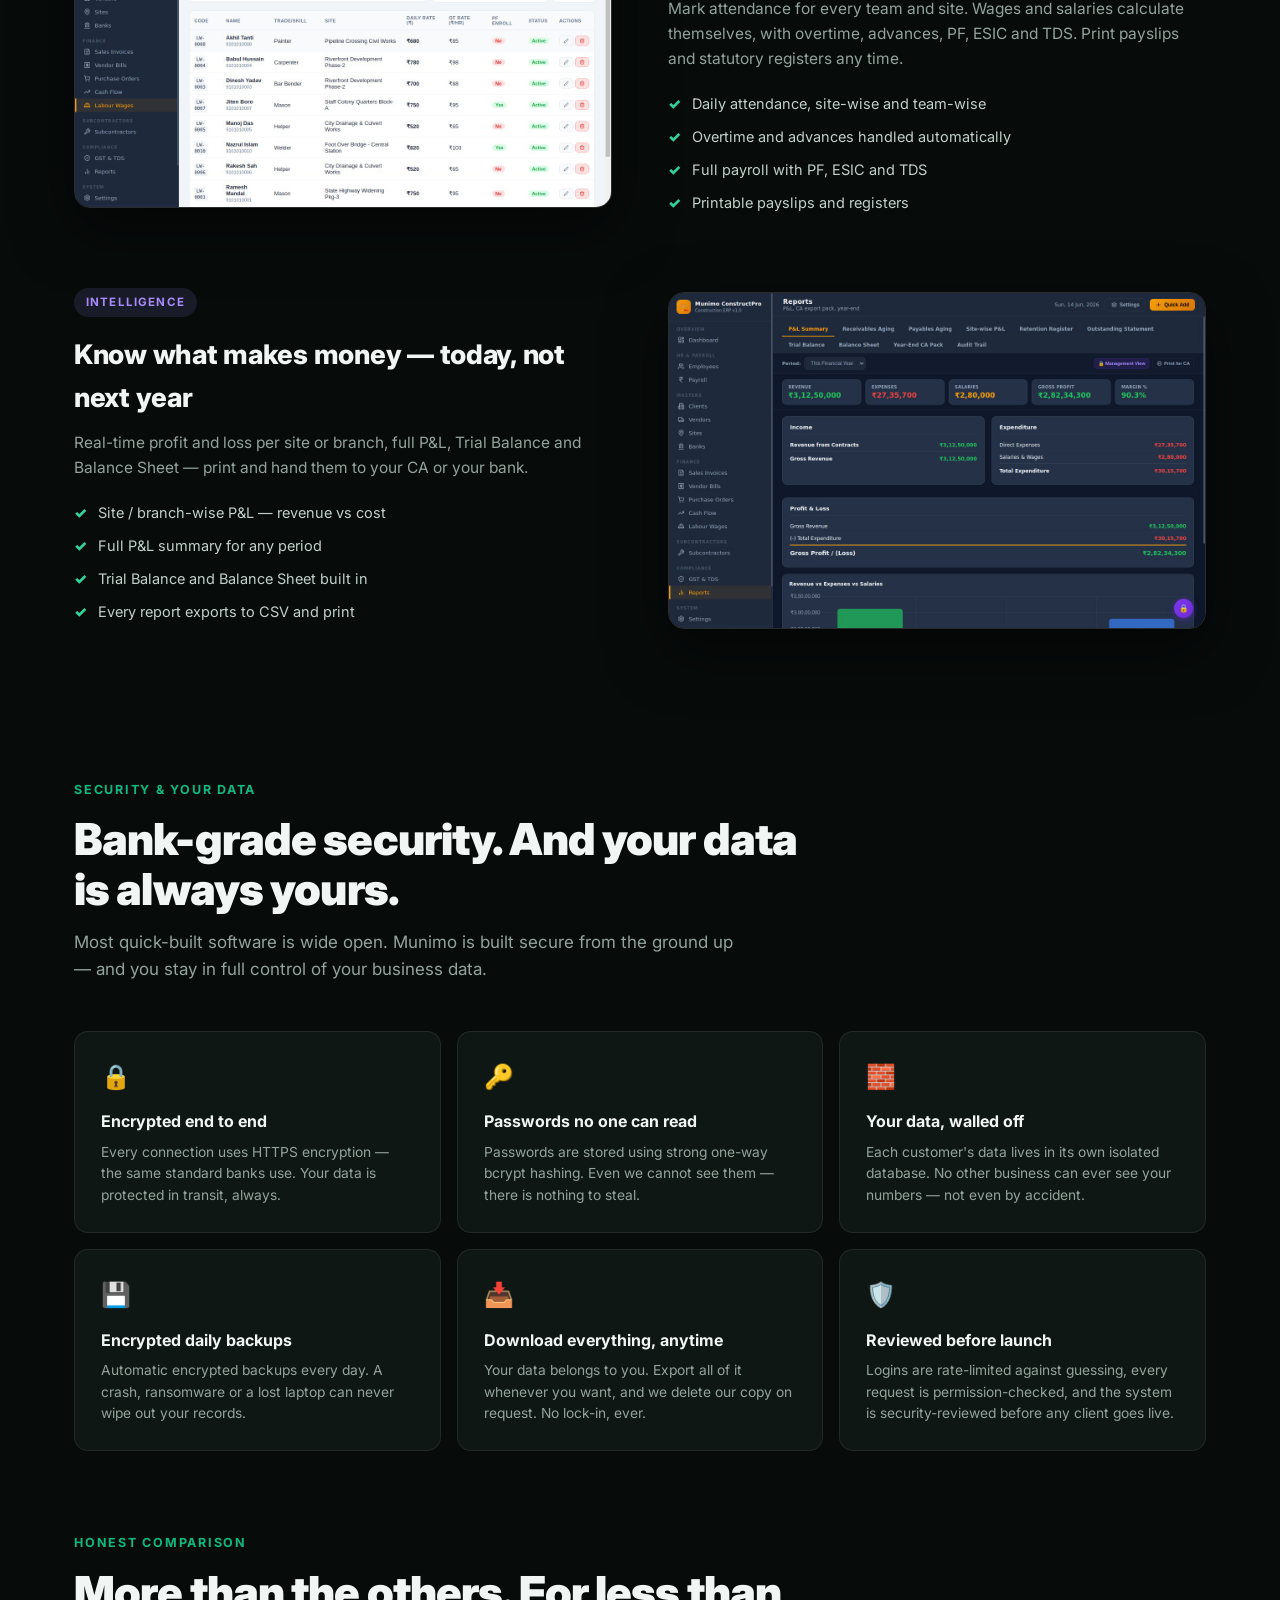
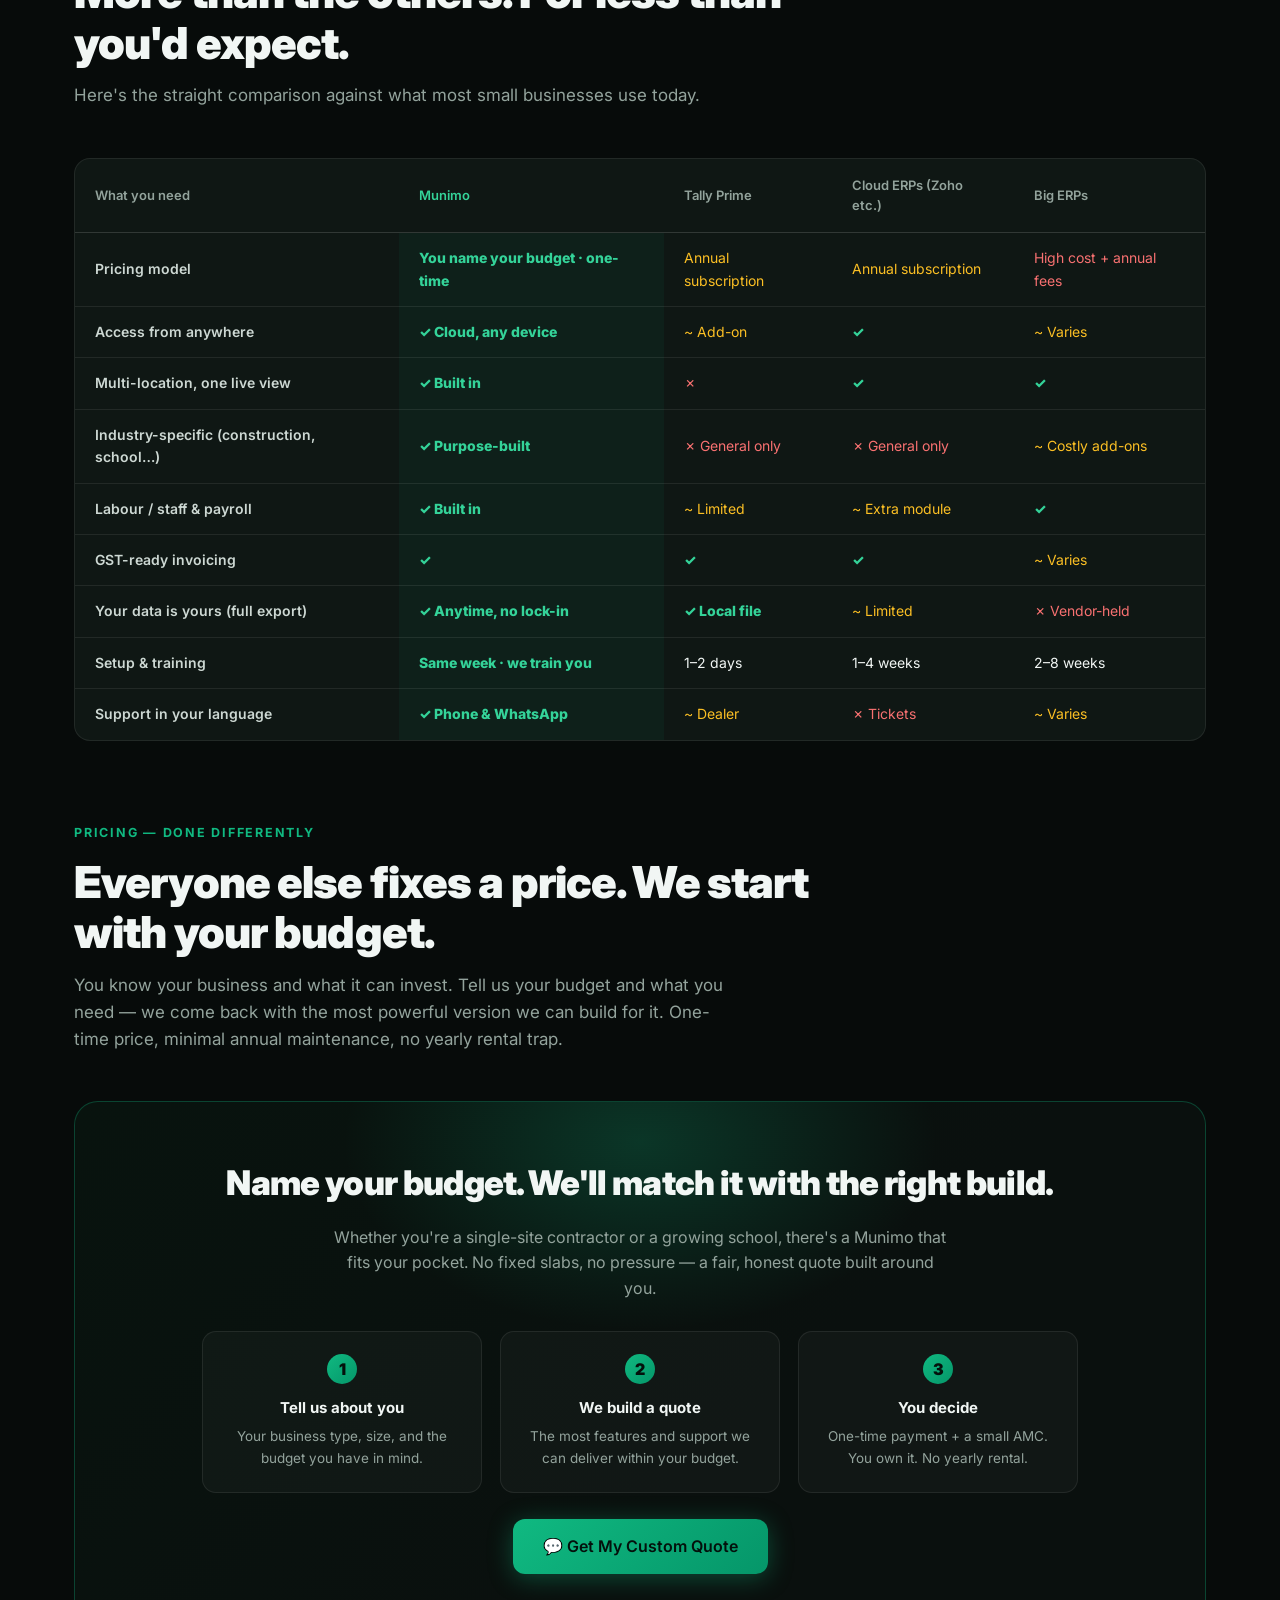
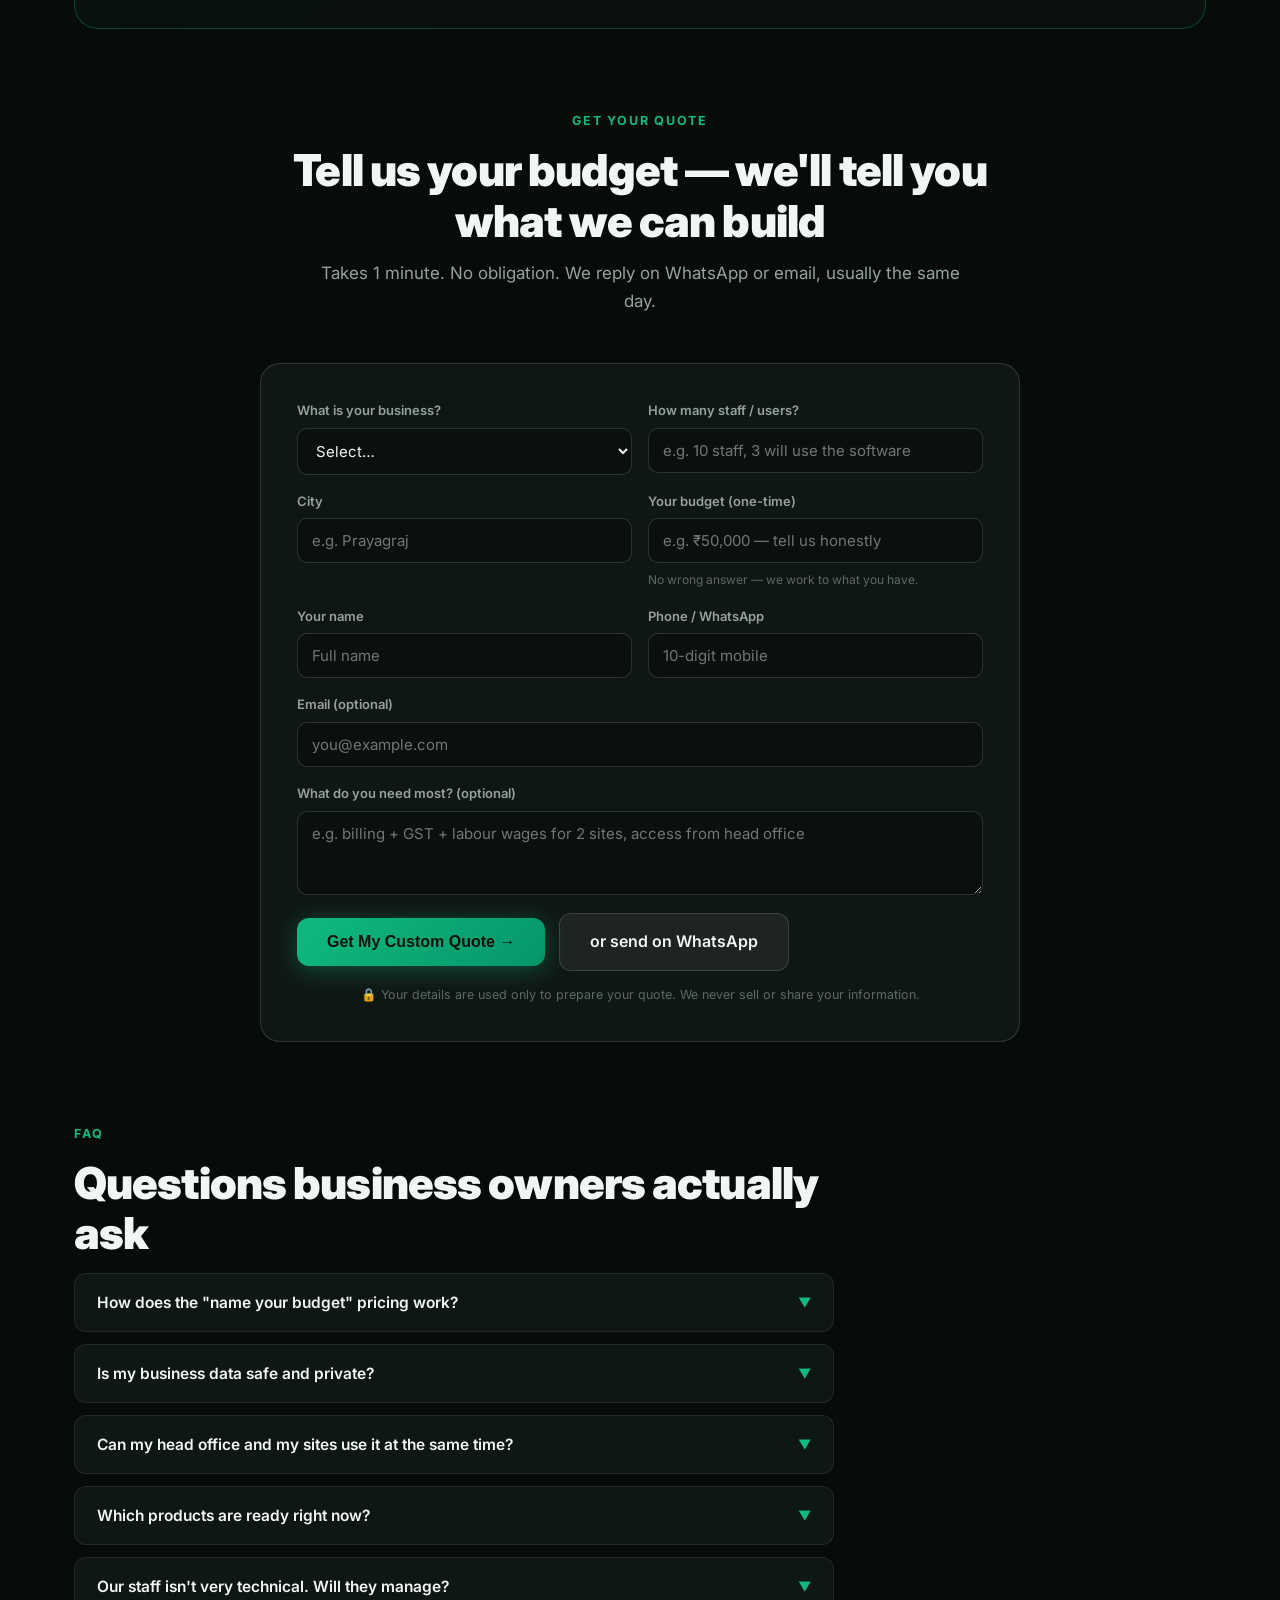
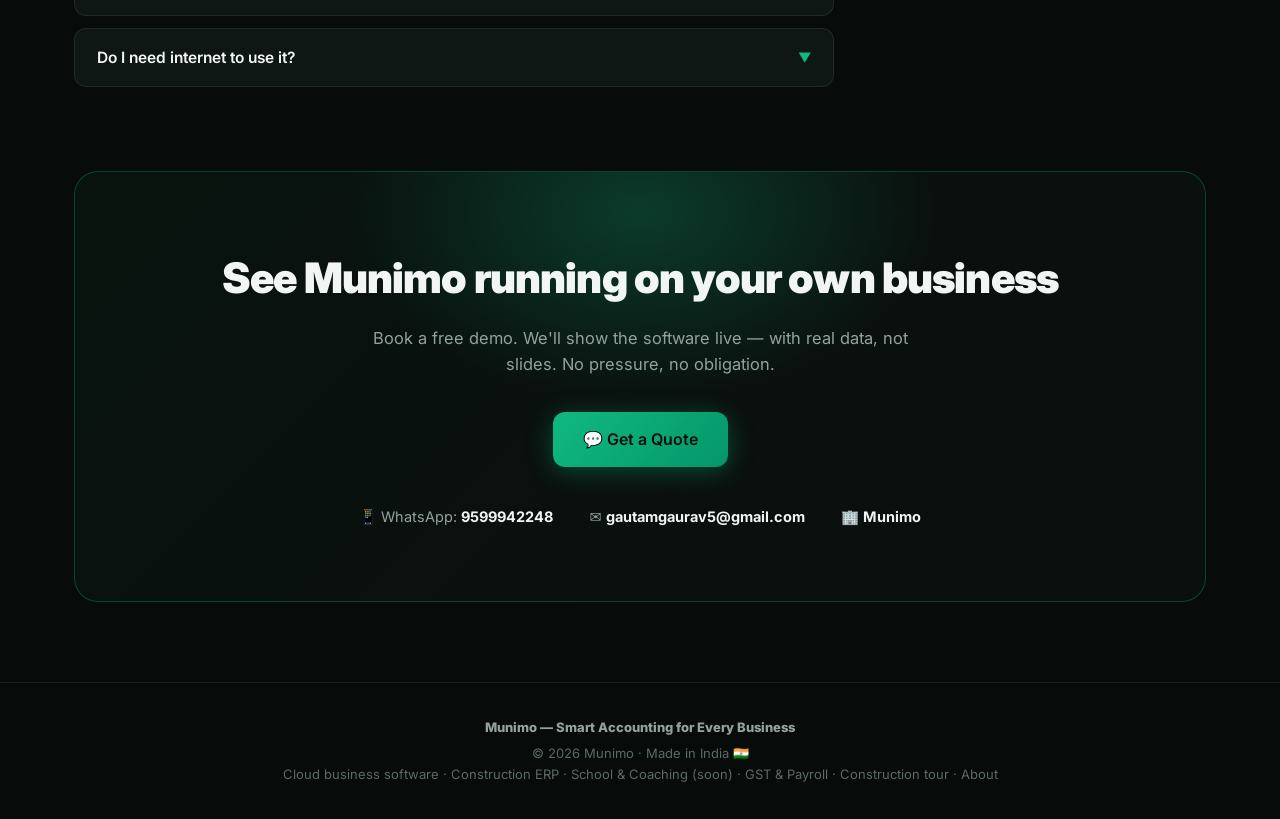
==== commit 0ab48f95: "Replace with Munimo marketing website (static site for GitHub Pages) Wipe the old placeholder conten" ====
--- a/index.html
+++ b/index.html
@@ -2,1090 +2,976 @@
 <html lang="en">
 <head>
 <meta charset="UTF-8">
-<meta name="viewport" content="width=device-width,initial-scale=1,maximum-scale=1,user-scalable=no">
-<meta name="theme-color" content="#00ff88">
-<meta name="apple-mobile-web-app-capable" content="yes">
-<meta name="apple-mobile-web-app-status-bar-style" content="black-translucent">
-<meta name="apple-mobile-web-app-title" content="EDEN SNIPER">
-<link rel="manifest" href="./manifest.json">
-<title>EDEN SNIPER</title>
+<meta name="viewport" content="width=device-width, initial-scale=1.0">
+<title>Munimo — Custom ERP &amp; Bookkeeping Software for Small Business | Construction, Schools &amp; More</title>
+<meta name="description" content="Munimo is affordable custom ERP and bookkeeping software for small businesses — billing, GST, accounting, payroll, inventory and live reports. Industry-built editions for construction, schools, coaching, clinics and retail. Cloud or offline. You name your budget; we build to it — one-time price, no yearly rental. Try a free live demo.">
+<meta name="keywords" content="custom ERP software, bookkeeping software, accounting software for small business, ERP for small business, billing and GST software, construction ERP, school management software, coaching institute software, inventory and payroll software, Tally alternative, cloud ERP India, Munimo">
+<meta name="author" content="Munimo">
+<meta property="og:title" content="Munimo — Custom ERP & Bookkeeping Software for Small Business">
+<meta property="og:description" content="Affordable custom ERP & bookkeeping software — billing, GST, accounting, payroll & inventory. Built for construction, schools, coaching, clinics & retail. Try a free live demo.">
+<meta property="og:type" content="website">
+<meta property="og:image" content="assets/dashboard.jpg">
+<meta name="robots" content="index, follow">
+<link rel="icon" type="image/svg+xml" href="assets/munimo-icon.svg">
+<link rel="icon" type="image/png" sizes="32x32" href="assets/favicon-32.png">
+<link rel="apple-touch-icon" href="assets/favicon-180.png">
+<link rel="canonical" href="https://munimo.online/">
+<script type="application/ld+json">
+{
+  "@context": "https://schema.org",
+  "@type": "Organization",
+  "name": "Munimo",
+  "url": "https://munimo.online",
+  "description": "Munimo builds simple, affordable cloud business software for small and medium enterprises — construction, schools, coaching and more.",
+  "telephone": "+91-9599942248",
+  "email": "gautamgaurav5@gmail.com",
+  "areaServed": "Worldwide"
+}
+</script>
+<script type="application/ld+json">
+{
+  "@context": "https://schema.org",
+  "@type": "SoftwareApplication",
+  "name": "Munimo",
+  "applicationCategory": "BusinessApplication",
+  "operatingSystem": "Web (any browser)",
+  "description": "Cloud business management software for small and medium enterprises: billing, GST, staff and payroll, and live reports — accessible from anywhere. Flagship Construction ERP available now.",
+  "offers": { "@type": "Offer", "priceCurrency": "INR", "description": "Budget-based one-time pricing with minimal annual maintenance. No yearly rental." },
+  "publisher": { "@type": "Organization", "name": "Munimo", "telephone": "+91-9599942248", "email": "gautamgaurav5@gmail.com" }
+}
+</script>
+<script type="application/ld+json">
+{
+  "@context": "https://schema.org",
+  "@type": "FAQPage",
+  "mainEntity": [
+    { "@type": "Question", "name": "What is Munimo?", "acceptedAnswer": { "@type": "Answer", "text": "Munimo is cloud business software for small and medium enterprises. Think of it as your digital munim — it handles billing, GST, staff, payroll and live reports in one place, accessible from any device, anywhere. The flagship Construction ERP is live today; school, coaching and other versions are on the way." } },
+    { "@type": "Question", "name": "How much does Munimo cost?", "acceptedAnswer": { "@type": "Answer", "text": "Munimo uses budget-based pricing. You tell us your business and your budget, and we come back with the most we can deliver for it. It is a one-time price with a small annual maintenance charge — no yearly rental like other software." } },
+    { "@type": "Question", "name": "Is my data safe and private with Munimo?", "acceptedAnswer": { "@type": "Answer", "text": "Yes. Every connection is encrypted (HTTPS), passwords are stored using strong one-way bcrypt hashing, each customer's data is fully isolated in its own database, and we take encrypted daily backups. Your data belongs to you — you can download all of it any time and we delete it on request." } },
+    { "@type": "Question", "name": "Can I access Munimo from multiple locations?", "acceptedAnswer": { "@type": "Answer", "text": "Yes. Munimo is cloud software, so your head office, your sites and your phone all see the same live data at the same time. No installation, no syncing — just log in from any browser." } }
+  ]
+}
+</script>
+<link rel="preconnect" href="https://fonts.googleapis.com">
+<link href="https://fonts.googleapis.com/css2?family=Inter:wght@400;500;600;700;800;900&display=swap" rel="stylesheet">
 <style>
-@import url('https://fonts.googleapis.com/css2?family=JetBrains+Mono:wght@400;600;700&display=swap');
-*{box-sizing:border-box;margin:0;padding:0;-webkit-tap-highlight-color:transparent}
-:root{--g:#00ff88;--r:#ff4466;--a:#ffaa00;--b:#00ccff;--p:#ff44ff;--w:#fff;--bg:#060a0f;--border:rgba(0,255,136,.12);--dim:#2a4433}
-html,body{background:var(--bg);color:#c8d8e8;font-family:'JetBrains Mono','Courier New',monospace;min-height:100vh;overflow-x:hidden;overscroll-behavior:none}
-body::before{content:'';position:fixed;inset:0;pointer-events:none;z-index:0;background-image:linear-gradient(rgba(0,255,136,.018) 1px,transparent 1px),linear-gradient(90deg,rgba(0,255,136,.018) 1px,transparent 1px);background-size:44px 44px}
-::-webkit-scrollbar{width:3px}::-webkit-scrollbar-thumb{background:rgba(0,255,136,.2)}
-@keyframes spin{to{transform:rotate(360deg)}}
-@keyframes glow-r{0%,100%{text-shadow:0 0 6px rgba(255,68,102,.4)}50%{text-shadow:0 0 22px rgba(255,68,102,1),0 0 40px rgba(255,68,102,.3)}}
-@keyframes glow-g{0%,100%{text-shadow:0 0 4px rgba(0,255,136,.3)}50%{text-shadow:0 0 18px rgba(0,255,136,1)}}
-@keyframes pulse{0%,100%{opacity:1}50%{opacity:.25}}
-@keyframes slide-in{from{opacity:0;transform:translateY(-6px)}to{opacity:1;transform:translateY(0)}}
-@keyframes tick{0%,49%{opacity:1}50%,100%{opacity:.15}}
-@keyframes pin-glow{0%,100%{box-shadow:0 0 0 1px rgba(255,170,0,.3)}50%{box-shadow:0 0 12px 2px rgba(255,170,0,.5)}}
-
-#prog{position:fixed;top:0;left:0;height:2px;width:0;z-index:9999;background:linear-gradient(90deg,var(--g),var(--b));box-shadow:0 0 10px var(--g);transition:width .35s}
-
-/* HEADER */
-#hdr{position:sticky;top:0;z-index:300;background:rgba(6,10,15,.98);border-bottom:1px solid var(--border);padding:10px 14px;display:flex;align-items:center;justify-content:space-between;gap:8px}
-#logo{color:var(--g);font-size:13px;font-weight:700;letter-spacing:.1em;text-shadow:0 0 16px rgba(0,255,136,.4);flex-shrink:0}
-#logo small{font-size:7px;color:var(--dim);display:block;letter-spacing:.1em;margin-top:2px}
-#hbtns{display:flex;gap:5px;align-items:center;flex-shrink:0}
-#cd-box{font-size:9px;color:var(--dim);letter-spacing:.08em;display:none;white-space:nowrap}
-#cd-box span{color:var(--g)}
-.btn{background:transparent;border:1px solid var(--g);color:var(--g);padding:5px 11px;font-size:9px;letter-spacing:.08em;cursor:pointer;text-transform:uppercase;font-family:'JetBrains Mono',monospace;border-radius:2px;transition:all .2s;white-space:nowrap}
-.btn:active{background:rgba(0,255,136,.18)}
-.btn.dim{border-color:#223333;color:#334455}
-.btn.on{background:rgba(0,255,136,.1)}
-
-/* TABS */
-#tabs{display:flex;overflow-x:auto;scrollbar-width:none;background:rgba(6,10,15,.98);border-bottom:1px solid rgba(0,255,136,.07);position:sticky;top:55px;z-index:299}
-#tabs::-webkit-scrollbar{display:none}
-.tab{padding:8px 13px;font-size:9px;letter-spacing:.09em;text-transform:uppercase;cursor:pointer;border:none;background:transparent;color:#334455;white-space:nowrap;border-bottom:2px solid transparent;font-family:'JetBrains Mono',monospace;transition:all .2s;flex-shrink:0}
-.tab.active{color:var(--g);border-bottom-color:var(--g)}
-
-/* FILTER BAR */
-#fbar{display:flex;overflow-x:auto;scrollbar-width:none;background:rgba(6,10,15,.96);border-bottom:1px solid rgba(0,255,136,.05);position:sticky;top:88px;z-index:298}
-#fbar::-webkit-scrollbar{display:none}
-
-/* STATS */
-#statsbar{display:grid;grid-template-columns:repeat(4,1fr);gap:5px;padding:8px 12px;border-bottom:1px solid rgba(0,255,136,.05)}
-.sc{border:1px solid rgba(0,255,136,.08);padding:7px 9px;background:rgba(0,255,136,.02);border-radius:2px}
-.sl{font-size:7px;color:var(--dim);letter-spacing:.09em;text-transform:uppercase}
-.sv{font-size:17px;font-weight:700;color:var(--g);margin-top:2px;line-height:1}
-.sv.a{color:var(--a)}.sv.r{color:var(--r)}.sv.b{color:var(--b)}
-
-/* SCAN STATUS */
-#scanbar{display:none;padding:5px 12px;background:rgba(0,255,136,.015);border-bottom:1px solid rgba(0,255,136,.05);font-size:8px;color:var(--dim);letter-spacing:.09em;align-items:center;gap:7px}
-#scanbar.show{display:flex}
-.sdot{width:5px;height:5px;border-radius:50%;background:var(--g);animation:pulse 1s infinite;flex-shrink:0}
-
-/* SECTIONS */
-.section{display:none;padding-bottom:30px}
-.section.active{display:block}
-
-/* ═══ PINNED SNIPER COINS ═══ */
-#pinned-section{padding:10px 12px 0}
-#pinned-title{font-size:8px;color:var(--a);letter-spacing:.14em;text-transform:uppercase;margin-bottom:7px;display:flex;align-items:center;gap:7px}
-#pinned-title::before{content:'';display:inline-block;width:6px;height:6px;border-radius:50%;background:var(--a);box-shadow:0 0 8px var(--a);animation:pulse 1.2s infinite}
-#pinned-cards{display:flex;flex-direction:column;gap:6px;margin-bottom:10px}
-.pcard{border:1px solid rgba(255,170,0,.3);background:rgba(255,170,0,.03);border-radius:2px;padding:9px 11px;animation:pin-glow 3s ease-in-out infinite,slide-in .3s ease;position:relative}
-.pcard-top{display:flex;align-items:center;justify-content:space-between;margin-bottom:5px}
-.pcard-sym{font-size:14px;font-weight:700;color:var(--w)}
-.pcard-badges{display:flex;gap:5px;align-items:center;flex-wrap:wrap}
-.pcard-expire{font-size:8px;color:var(--a);letter-spacing:.07em}
-.pcard-dismiss{background:transparent;border:1px solid rgba(255,170,0,.3);color:var(--a);padding:2px 7px;font-size:8px;cursor:pointer;font-family:'JetBrains Mono',monospace;border-radius:2px}
-.pcard-row{display:flex;gap:14px;flex-wrap:wrap;margin-top:4px}
-.pci{display:flex;flex-direction:column;gap:1px}
-.pci-l{font-size:7px;color:var(--dim);letter-spacing:.09em;text-transform:uppercase}
-.pci-v{font-size:11px;font-weight:700}
-
-/* ═══ SL/TP BOX ═══ */
-.sltp-box{margin-top:8px;padding:8px 10px;background:rgba(0,0,0,.3);border:1px solid rgba(255,255,255,.06);border-radius:2px}
-.sltp-title{font-size:7px;color:var(--dim);letter-spacing:.12em;text-transform:uppercase;margin-bottom:6px}
-.sltp-grid{display:grid;grid-template-columns:1fr 1fr 1fr 1fr;gap:5px}
-.sltp-item{display:flex;flex-direction:column;gap:2px;padding:5px 7px;border-radius:2px;border:1px solid transparent}
-.sltp-item.sl-item{background:rgba(255,68,102,.08);border-color:rgba(255,68,102,.2)}
-.sltp-item.tp1-item{background:rgba(0,200,255,.06);border-color:rgba(0,200,255,.15)}
-.sltp-item.tp2-item{background:rgba(0,255,136,.05);border-color:rgba(0,255,136,.12)}
-.sltp-item.tp3-item{background:rgba(255,170,0,.06);border-color:rgba(255,170,0,.15)}
-.sltp-lbl{font-size:7px;font-weight:700;letter-spacing:.1em}
-.sltp-item.sl-item .sltp-lbl{color:var(--r)}
-.sltp-item.tp1-item .sltp-lbl{color:var(--b)}
-.sltp-item.tp2-item .sltp-lbl{color:var(--g)}
-.sltp-item.tp3-item .sltp-lbl{color:var(--a)}
-.sltp-price{font-size:10px;font-weight:700;color:var(--w)}
-.sltp-pct{font-size:9px;font-weight:600}
-.sltp-item.sl-item .sltp-pct{color:var(--r)}
-.sltp-item.tp1-item .sltp-pct{color:var(--b)}
-.sltp-item.tp2-item .sltp-pct{color:var(--g)}
-.sltp-item.tp3-item .sltp-pct{color:var(--a)}
-
-/* STATUS ALERT */
-.status-alert{margin-top:7px;padding:6px 10px;border-radius:2px;font-size:10px;font-weight:700;letter-spacing:.07em;text-align:center}
-.status-alert.cut{background:rgba(255,68,102,.15);color:var(--r);border:1px solid rgba(255,68,102,.4)}
-.status-alert.tp1{background:rgba(0,200,255,.1);color:var(--b);border:1px solid rgba(0,200,255,.3)}
-.status-alert.tp2{background:rgba(0,255,136,.1);color:var(--g);border:1px solid rgba(0,255,136,.3)}
-.status-alert.tp3{background:rgba(255,170,0,.1);color:var(--a);border:1px solid rgba(255,170,0,.3)}
-.status-alert.hold{background:rgba(255,255,255,.03);color:#667788;border:1px solid rgba(255,255,255,.06)}
-.status-alert.warn{background:rgba(255,68,102,.07);color:#ff8899;border:1px solid rgba(255,68,102,.2)}
-
-/* ═══ ACTIVE SIGNALS ═══ */
-#act-header{padding:10px 12px 7px;display:flex;align-items:center;justify-content:space-between}
-#act-title{font-size:9px;color:var(--g);letter-spacing:.13em;text-transform:uppercase;display:flex;align-items:center;gap:7px}
-#act-title::before{content:'';display:inline-block;width:6px;height:6px;border-radius:50%;background:var(--g);box-shadow:0 0 6px var(--g);animation:pulse 1.5s infinite}
-.act-clear{font-size:8px;color:#334455;cursor:pointer;letter-spacing:.07em;text-transform:uppercase;background:none;border:none;font-family:'JetBrains Mono',monospace}
-#act-cards{display:flex;flex-direction:column;gap:8px;padding:0 12px 10px}
-.acard{border:1px solid rgba(0,255,136,.22);background:rgba(0,255,136,.03);border-radius:2px;padding:10px 11px;animation:slide-in .3s ease}
-.acard.dump{border-color:rgba(255,68,102,.25);background:rgba(255,68,102,.03)}
-.acard-top{display:flex;align-items:center;justify-content:space-between;margin-bottom:8px;gap:5px}
-.acard-sym{font-size:14px;font-weight:700;color:var(--w)}
-.acard-badges{display:flex;gap:4px;align-items:center;flex-wrap:wrap}
-.dir-badge{padding:2px 7px;font-size:9px;font-weight:700;border-radius:2px}
-.dir-badge.pump{background:rgba(0,255,136,.12);color:var(--g);border:1px solid rgba(0,255,136,.28)}
-.dir-badge.dump{background:rgba(255,68,102,.12);color:var(--r);border:1px solid rgba(255,68,102,.28)}
-.lev-badge{padding:2px 7px;font-size:8px;font-weight:700;background:rgba(255,170,0,.08);color:var(--a);border:1px solid rgba(255,170,0,.18);border-radius:2px}
-.exit-btn{background:transparent;border:1px solid rgba(255,68,102,.35);color:var(--r);padding:4px 9px;font-size:9px;cursor:pointer;font-family:'JetBrains Mono',monospace;letter-spacing:.06em;border-radius:2px;margin-left:auto}
-.exit-btn:active{background:rgba(255,68,102,.2)}
-.acard-grid{display:grid;grid-template-columns:1fr 1fr 1fr;gap:7px;margin-bottom:7px}
-.ac{display:flex;flex-direction:column;gap:2px}
-.ac-l{font-size:7px;color:var(--dim);letter-spacing:.09em;text-transform:uppercase}
-.ac-v{font-size:13px;font-weight:700;color:var(--w)}
-.ac-v.live{animation:tick 1s steps(1) infinite}
-.ac-v.g{color:var(--g)}.ac-v.r{color:var(--r)}.ac-v.a{color:var(--a)}
-.acard-extremes{display:grid;grid-template-columns:1fr 1fr 1fr 1fr;gap:5px;padding-top:7px;border-top:1px solid rgba(255,255,255,.04)}
-.ae{display:flex;flex-direction:column;gap:2px}
-.ae-l{font-size:7px;color:#334455;letter-spacing:.07em;text-transform:uppercase}
-.ae-v{font-size:11px;font-weight:600}
-.ae-v.g{color:var(--g)}.ae-v.r{color:var(--r)}
-.acard-foot{display:flex;justify-content:space-between;margin-top:6px;padding-top:5px;border-top:1px solid rgba(255,255,255,.03);font-size:8px;color:#334455;letter-spacing:.06em}
-#act-empty{text-align:center;padding:40px 20px;color:#1a3322;font-size:10px;letter-spacing:.11em;line-height:2.4}
-
-/* ═══ SCANNER ═══ */
-#loading{display:flex;flex-direction:column;align-items:center;padding:70px 0;gap:13px}
-.spinner{width:40px;height:40px;border-radius:50%;border:2px solid rgba(0,255,136,.1);border-top:2px solid var(--g);animation:spin 1s linear infinite}
-.ltxt{font-size:10px;color:var(--dim);letter-spacing:.12em}
-#lpct{color:var(--g)}
-#lsym{font-size:8px;margin-top:-7px;color:#1a3322}
-#scan-empty{display:none;text-align:center;padding:55px 20px;font-size:10px;color:#1a3322;letter-spacing:.11em;line-height:2.5}
-#err-box{display:none;margin:10px 12px;border:1px solid rgba(255,68,102,.3);background:rgba(255,68,102,.06);padding:10px 12px;font-size:10px;color:#ff8899;border-radius:2px}
-#scan-wrap{display:none;padding:0 12px 20px}
-#th-row{display:grid;grid-template-columns:76px 1fr auto;border-bottom:1px solid rgba(0,255,136,.07);padding:5px 7px;font-size:7px;color:var(--dim);letter-spacing:.09em;text-transform:uppercase;margin-bottom:1px}
-
-/* COIN ROWS */
-.crow{border-bottom:1px solid rgba(0,255,136,.04);cursor:pointer;transition:background .12s;display:grid;grid-template-columns:76px 1fr auto;align-items:stretch}
-.crow:active{background:rgba(0,255,136,.04)}
-.crow.sniper{background:rgba(255,170,0,.04);border-bottom-color:rgba(255,170,0,.1)}
-.crow.crit{background:rgba(255,68,102,.04);border-bottom-color:rgba(255,68,102,.08)}
-.crow.high{background:rgba(0,255,136,.03)}
-.crow.tracked{outline:2px solid rgba(0,255,136,.4);outline-offset:-2px}
-.crow.pinned-row{outline:2px solid rgba(255,170,0,.35);outline-offset:-2px}
-.cl{padding:9px 7px;display:flex;align-items:center;gap:5px}
-.cn{font-size:13px;font-weight:700}
-.cs{font-size:7px;color:#223333;margin-top:1px}
-.whale-tag{font-size:7px;padding:1px 4px;background:rgba(255,170,0,.1);color:var(--a);border:1px solid rgba(255,170,0,.2);border-radius:2px;margin-top:2px;display:inline-block}
-.cm{padding:7px 6px;flex:1;display:flex;flex-direction:column;justify-content:center;gap:4px}
-.sline{display:flex;align-items:center;gap:7px}
-.snum{font-size:16px;font-weight:700;min-width:22px;line-height:1}
-.snum.cr{animation:glow-r 1.8s ease-in-out infinite}
-.snum.cg{animation:glow-g 2s ease-in-out infinite}
-.sbar-bg{flex:1;height:3px;background:rgba(255,255,255,.05);border-radius:2px}
-.sbar{height:100%;border-radius:2px;transition:width .5s}
-.pills{display:flex;flex-wrap:wrap;gap:2px;margin-top:3px}
-.pill{padding:2px 4px;font-size:7px;border-radius:2px;border:1px solid transparent;letter-spacing:.03em}
-.pill.bull{background:rgba(0,255,136,.08);color:var(--g);border-color:rgba(0,255,136,.18)}
-.pill.bear{background:rgba(255,68,102,.08);color:var(--r);border-color:rgba(255,68,102,.16)}
-.pill.neutral{background:rgba(0,200,255,.06);color:var(--b);border-color:rgba(0,200,255,.12)}
-.pill.caution{background:rgba(255,170,0,.08);color:var(--a);border-color:rgba(255,170,0,.18)}
-.pill.alert{background:rgba(255,68,255,.08);color:var(--p);border-color:rgba(255,68,255,.16)}
-.pill.whale{background:rgba(255,170,0,.1);color:var(--a);border-color:rgba(255,170,0,.25)}
-.pill.dim{background:rgba(255,255,255,.03);color:#334455;border-color:#1a2233}
-.cr2{padding:7px 8px;display:flex;flex-direction:column;align-items:flex-end;justify-content:center;gap:3px;min-width:84px}
-.dbadge{padding:2px 6px;font-size:9px;letter-spacing:.06em;font-weight:700;border-radius:2px;border:1px solid transparent;white-space:nowrap}
-.dbadge.pump{background:rgba(0,255,136,.12);color:var(--g);border-color:rgba(0,255,136,.28)}
-.dbadge.dump{background:rgba(255,68,102,.12);color:var(--r);border-color:rgba(255,68,102,.26)}
-.dbadge.coil{background:rgba(0,200,255,.08);color:var(--b);border-color:rgba(0,200,255,.16)}
-.sniper-badge{padding:2px 6px;font-size:8px;font-weight:700;background:rgba(255,170,0,.12);color:var(--a);border:1px solid rgba(255,170,0,.3);border-radius:2px;letter-spacing:.07em}
-.cprice{font-size:11px;color:#99aabb;font-weight:500}
-.cchg{font-size:10px;font-weight:600}.cchg.pos{color:#00cc77}.cchg.neg{color:var(--r)}
-.cfr{font-size:8px}.cfr.fn{color:var(--g)}.cfr.fp{color:var(--r)}.cfr.fz{color:#445566}
-.ctrk{font-size:8px;padding:3px 6px;border-radius:2px;cursor:pointer;font-family:'JetBrains Mono',monospace;letter-spacing:.05em;transition:all .2s;border:1px solid}
-.ctrk.add{background:rgba(0,255,136,.07);color:var(--g);border-color:rgba(0,255,136,.2)}
-.ctrk.active-t{background:rgba(0,255,136,.14);color:var(--g);border-color:var(--g)}
-.ctrk.full{background:transparent;color:#334455;border-color:#223333;cursor:default}
-
-/* EXPAND PANEL */
-.epanel{display:none;border-bottom:1px solid rgba(0,255,136,.06);background:rgba(0,0,0,.35)}
-.epanel.open{display:block;animation:slide-in .2s ease}
-.einner{padding:10px 11px}
-.etitle{font-size:8px;color:var(--dim);letter-spacing:.09em;margin-bottom:8px;text-transform:uppercase}
-.sig-grid{display:flex;flex-wrap:wrap;gap:5px;margin-bottom:8px}
-.sitem{padding:6px 9px;min-width:125px;border:1px solid transparent;border-radius:2px}
-.sitem.bull{background:rgba(0,255,136,.06);border-color:rgba(0,255,136,.13);border-left:3px solid var(--g)}
-.sitem.bear{background:rgba(255,68,102,.06);border-color:rgba(255,68,102,.13);border-left:3px solid var(--r)}
-.sitem.neutral{background:rgba(0,200,255,.05);border-color:rgba(0,200,255,.1);border-left:3px solid var(--b)}
-.sitem.caution{background:rgba(255,170,0,.06);border-color:rgba(255,170,0,.12);border-left:3px solid var(--a)}
-.sitem.alert{background:rgba(255,68,255,.06);border-color:rgba(255,68,255,.12);border-left:3px solid var(--p)}
-.sitem.whale{background:rgba(255,170,0,.08);border-color:rgba(255,170,0,.2);border-left:3px solid var(--a)}
-.slab{font-size:9px;font-weight:700}
-.sdet{font-size:8px;color:#556677;margin-top:2px}
-.spts{font-size:7px;color:#334455;margin-top:1px}
-.emeta{display:flex;flex-wrap:wrap;gap:9px;font-size:8px;color:#334455;margin-top:7px}
-.emeta a{color:var(--b);text-decoration:none}
-
-/* ═══ LOG ═══ */
-#log-header{padding:10px 12px;display:flex;align-items:center;justify-content:space-between}
-#log-title{font-size:9px;color:var(--b);letter-spacing:.13em;text-transform:uppercase}
-.log-clear{font-size:8px;color:#334455;cursor:pointer;letter-spacing:.06em;text-transform:uppercase;background:none;border:none;font-family:'JetBrains Mono',monospace}
-#log-stats{padding:7px 12px;display:grid;grid-template-columns:repeat(3,1fr);gap:6px;border-bottom:1px solid rgba(0,200,255,.05);margin-bottom:3px}
-.lstat{border:1px solid rgba(0,200,255,.08);padding:7px 9px;background:rgba(0,200,255,.02);border-radius:2px}
-.lstat-l{font-size:7px;color:#334455;letter-spacing:.09em;text-transform:uppercase}
-.lstat-v{font-size:15px;font-weight:700;margin-top:2px}
-#log-list{padding:0 12px 20px;display:flex;flex-direction:column;gap:6px}
-#log-empty{text-align:center;padding:45px 20px;color:#1a3322;font-size:10px;letter-spacing:.11em;line-height:2.2}
-.lcard{border:1px solid rgba(0,200,255,.1);background:rgba(0,200,255,.02);border-radius:2px;padding:9px 11px;animation:slide-in .3s ease}
-.lcard.win{border-color:rgba(0,255,136,.18)}.lcard.loss{border-color:rgba(255,68,102,.16)}
-.lcard-top{display:flex;align-items:center;justify-content:space-between;margin-bottom:7px}
-.lcard-sym{font-size:13px;font-weight:700;color:var(--w)}
-.lcard-pnl{font-size:14px;font-weight:700}
-.lcard-pnl.pos{color:var(--g)}.lcard-pnl.neg{color:var(--r)}
-.lcard-grid{display:grid;grid-template-columns:repeat(4,1fr);gap:5px}
-.lc{display:flex;flex-direction:column;gap:2px}
-.lc-l{font-size:7px;color:#334455;letter-spacing:.08em;text-transform:uppercase}
-.lc-v{font-size:10px;font-weight:600;color:#99aabb}
-.lcard-foot{font-size:8px;color:#334455;margin-top:6px;letter-spacing:.06em;line-height:1.7}
-
-/* ═══ LEGEND ═══ */
-#legend{padding:12px;margin:8px 12px;border:1px solid rgba(0,255,136,.05);background:rgba(0,255,136,.01);display:none;grid-template-columns:1fr 1fr;gap:6px;font-size:8px;color:#334455;letter-spacing:.05em;border-radius:2px}
-#legend.show{display:grid}
-
-/* TOAST */
-#toast{position:fixed;bottom:22px;left:50%;transform:translateX(-50%);background:rgba(0,255,136,.12);border:1px solid rgba(0,255,136,.35);color:var(--g);padding:8px 16px;font-size:10px;letter-spacing:.09em;border-radius:3px;z-index:9999;display:none;white-space:nowrap;box-shadow:0 0 20px rgba(0,255,136,.2)}
-#toast.err{background:rgba(255,68,102,.12);border-color:rgba(255,68,102,.35);color:var(--r)}
-#toast.warn{background:rgba(255,170,0,.12);border-color:rgba(255,170,0,.35);color:var(--a)}
+:root{
+  --bg:#070b0a; --bg2:#0a100e; --surface:#0f1714; --surface2:#15201c;
+  --border:rgba(255,255,255,.08); --border2:rgba(255,255,255,.14);
+  --text:#f1f6f4; --muted:#93a39c; --faint:#5a6b64;
+  --em:#10b981; --em2:#34d399; --em3:#6ee7b7;
+  --teal:#2dd4bf; --gold:#fbbf24; --red:#f87171; --blue:#60a5fa; --violet:#a78bfa;
+  --radius:14px;
+}
+*{box-sizing:border-box;margin:0;padding:0}
+html{scroll-behavior:smooth}
+body{font-family:'Inter',system-ui,sans-serif;background:var(--bg);color:var(--text);font-size:16px;line-height:1.6;-webkit-font-smoothing:antialiased;overflow-x:hidden}
+a{color:inherit;text-decoration:none}
+::selection{background:rgba(16,185,129,.3)}
+
+/* ───── NAV ───── */
+.nav{position:fixed;top:0;left:0;right:0;z-index:100;backdrop-filter:blur(16px);background:rgba(7,11,10,.72);border-bottom:1px solid var(--border)}
+.nav-inner{max-width:1180px;margin:0 auto;display:flex;align-items:center;justify-content:space-between;padding:14px 24px}
+.logo{display:flex;align-items:center;gap:10px;font-weight:800;font-size:18px;letter-spacing:-.01em}
+.logo-mark{width:34px;height:34px;border-radius:10px;background:linear-gradient(135deg,#10b981,#059669);display:flex;align-items:center;justify-content:center;font-size:17px;font-weight:900;color:#04110c}
+.nav-links{display:flex;gap:28px;align-items:center;font-size:14px;color:var(--muted)}
+.nav-links a:hover{color:var(--text)}
+.btn{display:inline-flex;align-items:center;gap:8px;padding:11px 22px;border-radius:10px;font-size:14px;font-weight:600;cursor:pointer;border:none;transition:all .2s}
+.btn-primary{background:linear-gradient(135deg,#10b981,#059669);color:#04110c;box-shadow:0 4px 24px rgba(16,185,129,.35)}
+.btn-primary:hover{transform:translateY(-1px);box-shadow:0 8px 32px rgba(16,185,129,.5)}
+.btn-ghost{background:rgba(255,255,255,.06);color:var(--text);border:1px solid var(--border2)}
+.btn-ghost:hover{background:rgba(255,255,255,.1)}
+.btn-lg{padding:15px 30px;font-size:16px;border-radius:12px}
+.btn-sm{padding:9px 16px;font-size:13px;border-radius:9px}
+.nav-cta{padding:9px 18px;font-size:13px}
+@media(max-width:880px){.nav-links{display:none}}
+
+/* ───── HERO ───── */
+.hero{position:relative;padding:124px 40px 56px;text-align:left;overflow:hidden}
+.hero-grid{position:relative;z-index:1;max-width:1280px;margin:0 auto;display:grid;grid-template-columns:1fr 1.04fr;gap:46px;align-items:center}
+@media(max-width:1000px){.hero{text-align:center;padding:118px 24px 48px}.hero-grid{grid-template-columns:1fr;gap:36px}}
+.hero::before{content:'';position:absolute;top:-300px;left:50%;transform:translateX(-50%);width:1100px;height:700px;background:radial-gradient(ellipse,rgba(16,185,129,.16) 0%,rgba(5,150,105,.06) 40%,transparent 70%);pointer-events:none}
+.hero::after{content:'';position:absolute;inset:0;background-image:linear-gradient(rgba(255,255,255,.025) 1px,transparent 1px),linear-gradient(90deg,rgba(255,255,255,.025) 1px,transparent 1px);background-size:56px 56px;mask-image:radial-gradient(ellipse 70% 55% at 50% 0%,#000 50%,transparent 100%);pointer-events:none}
+.hero-inner{position:relative;z-index:1}
+.hero-badge{display:inline-flex;align-items:center;gap:8px;background:rgba(16,185,129,.1);border:1px solid rgba(16,185,129,.25);color:var(--em2);font-size:13px;font-weight:600;padding:7px 16px;border-radius:30px;margin-bottom:28px}
+.hero h1{font-size:clamp(34px,4.4vw,54px);font-weight:900;line-height:1.08;letter-spacing:-.02em;margin-bottom:20px}
+.hero h1 .grad{background:linear-gradient(100deg,#34d399,#10b981 50%,#2dd4bf);-webkit-background-clip:text;background-clip:text;color:transparent}
+.hero-punch{font-size:clamp(16px,1.5vw,19px);color:var(--muted);max-width:560px;margin:0 0 14px;font-weight:500;min-height:32px;transition:opacity .5s}
+.hero-sub{font-size:15px;color:var(--faint);max-width:540px;margin:0 0 32px}
+.hero-ctas{display:flex;gap:14px;justify-content:flex-start;flex-wrap:wrap;margin-bottom:18px}
+.hero-note{font-size:13px;color:var(--faint)}
+@media(max-width:1000px){.hero-punch,.hero-sub{margin-left:auto;margin-right:auto}.hero-ctas{justify-content:center}}
+
+/* ───── PLAYER ───── */
+.player-wrap{position:relative;margin:0;padding:0}
+@media(max-width:1000px){.player-wrap{max-width:760px;margin:6px auto 0}}
+.player{position:relative;border-radius:18px;overflow:hidden;border:1px solid var(--border2);background:var(--surface);box-shadow:0 0 0 1px rgba(16,185,129,.1),0 30px 90px rgba(0,0,0,.65),0 0 120px rgba(16,185,129,.12)}
+.player-chrome{display:flex;align-items:center;gap:8px;background:#0c1411;border-bottom:1px solid var(--border);padding:11px 16px}
+.dot{width:11px;height:11px;border-radius:50%}
+.dot.r{background:#ff5f57}.dot.y{background:#febc2e}.dot.g{background:#28c840}
+.chrome-title{flex:1;text-align:center;font-size:12px;color:var(--faint);font-weight:500}
+.player-stage{position:relative;aspect-ratio:1280/800;background:#0f172a}
+.player-stage img{position:absolute;inset:0;width:100%;height:100%;object-fit:cover;opacity:0;transition:opacity .9s ease;will-change:opacity}
+.player-stage img.on{opacity:1}
+.player-caption{position:absolute;left:18px;bottom:18px;z-index:5;background:rgba(7,11,10,.82);backdrop-filter:blur(8px);border:1px solid var(--border2);border-radius:10px;padding:9px 16px;font-size:13px;font-weight:700;display:flex;align-items:center;gap:9px}
+.player-caption .ic{font-size:16px}
+.player-bar{position:absolute;left:0;right:0;bottom:0;height:3px;background:rgba(255,255,255,.08);z-index:5}
+.player-bar i{display:block;height:100%;width:0;background:linear-gradient(90deg,#10b981,#34d399)}
+.player-dots{display:flex;gap:7px;justify-content:center;margin-top:18px;flex-wrap:wrap}
+.pdot{width:8px;height:8px;border-radius:50%;background:rgba(255,255,255,.14);cursor:pointer;transition:all .25s}
+.pdot.on{background:var(--em);transform:scale(1.35)}
+/* product switch tabs above the player */
+.player-heading{text-align:center;font-size:14px;font-weight:600;color:var(--muted);margin-bottom:16px}
+.player-tabs{display:flex;gap:10px;justify-content:center;flex-wrap:wrap;margin-bottom:22px}
+.ptab{background:var(--surface);border:1px solid var(--border2);color:var(--muted);font-size:14px;font-weight:700;padding:10px 20px;border-radius:30px;cursor:pointer;font-family:inherit;transition:all .2s}
+.ptab:hover{color:var(--text);border-color:rgba(16,185,129,.4)}
+.ptab.active{background:linear-gradient(135deg,#10b981,#059669);color:#04110c;border-color:transparent;box-shadow:0 4px 18px rgba(16,185,129,.4)}
+.player-stage.phone{background:#05080a;display:flex;align-items:center;justify-content:center}
+.player-stage.phone img{position:absolute;inset:0;width:100%;height:100%;object-fit:contain}
+.player-cta{text-align:center;margin-top:18px;font-size:14px;color:var(--muted)}
+.player-cta a{color:var(--em2);font-weight:700}
+.player-cta a:hover{color:var(--em3)}
+
+/* ───── TRUST STRIP ───── */
+.trust{max-width:1180px;margin:60px auto 0;padding:0 24px}
+.trust-row{display:grid;grid-template-columns:repeat(4,1fr);gap:16px}
+.trust-card{background:var(--surface);border:1px solid var(--border);border-radius:var(--radius);padding:26px;text-align:center}
+.trust-card .n{font-size:32px;font-weight:900;background:linear-gradient(135deg,#34d399,#10b981);-webkit-background-clip:text;background-clip:text;color:transparent}
+.trust-card .l{font-size:12.5px;color:var(--muted);margin-top:4px;font-weight:500}
+.deployed{display:flex;align-items:center;justify-content:center;gap:10px;margin-top:26px;color:var(--faint);font-size:13.5px;text-align:center;flex-wrap:wrap}
+.deployed b{color:var(--muted)}
+@media(max-width:760px){.trust-row{grid-template-columns:repeat(2,1fr)}}
+
+/* ───── SECTIONS ───── */
+.sec{max-width:1180px;margin:0 auto;padding:78px 24px 0}
+.sec-tag{display:inline-block;font-size:12.5px;font-weight:700;letter-spacing:.14em;text-transform:uppercase;color:var(--em);margin-bottom:14px}
+.sec h2{font-size:clamp(28px,4vw,44px);font-weight:900;letter-spacing:-.02em;line-height:1.15;margin-bottom:14px;max-width:760px}
+.sec-sub{font-size:17px;color:var(--muted);max-width:660px;margin-bottom:48px}
+
+/* products */
+.prod-grid{display:grid;grid-template-columns:repeat(3,1fr);gap:18px}
+.prod{position:relative;background:var(--surface);border:1px solid var(--border);border-radius:18px;padding:26px;transition:border-color .25s,transform .25s;overflow:hidden}
+.prod:hover{border-color:rgba(16,185,129,.4);transform:translateY(-3px)}
+.prod .ic{font-size:28px;margin-bottom:14px}
+.prod h3{font-size:18px;font-weight:800;margin-bottom:8px;display:flex;align-items:center;gap:10px;flex-wrap:wrap}
+.prod p{font-size:14px;color:var(--muted);line-height:1.6;margin-bottom:18px}
+.tag-live{font-size:10.5px;font-weight:800;letter-spacing:.08em;text-transform:uppercase;padding:4px 10px;border-radius:20px;background:rgba(16,185,129,.15);color:var(--em2);border:1px solid rgba(16,185,129,.35)}
+.tag-soon{font-size:10.5px;font-weight:800;letter-spacing:.08em;text-transform:uppercase;padding:4px 10px;border-radius:20px;background:rgba(251,191,36,.12);color:var(--gold);border:1px solid rgba(251,191,36,.3)}
+.prod-link{font-size:13.5px;font-weight:700;color:var(--em2)}
+.prod-link:hover{color:var(--em3)}
+@media(max-width:980px){.prod-grid{grid-template-columns:repeat(2,1fr)}}
+@media(max-width:640px){.prod-grid{grid-template-columns:1fr}}
+
+/* feature blocks */
+.feat{display:grid;grid-template-columns:1fr 1fr;gap:56px;align-items:center;margin-bottom:64px}
+.feat:nth-child(even) .feat-img{order:-1}
+.feat-img{position:relative;border-radius:16px;overflow:hidden;border:1px solid var(--border2);box-shadow:0 20px 60px rgba(0,0,0,.5)}
+.feat-img img{width:100%;display:block}
+.feat-copy .chip{display:inline-block;font-size:11.5px;font-weight:700;letter-spacing:.1em;text-transform:uppercase;padding:5px 12px;border-radius:20px;margin-bottom:16px}
+.feat-copy h3{font-size:27px;font-weight:800;letter-spacing:-.01em;margin-bottom:12px}
+.feat-copy p{font-size:15.5px;color:var(--muted);margin-bottom:20px}
+.feat-list{list-style:none}
+.feat-list li{display:flex;gap:11px;align-items:flex-start;font-size:14.5px;color:#c2d0ca;margin-bottom:10px}
+.feat-list li::before{content:'✓';color:var(--em2);font-weight:900;flex-shrink:0}
+.c-em{background:rgba(16,185,129,.12);color:var(--em2)}
+.c-bl{background:rgba(96,165,250,.12);color:var(--blue)}
+.c-vi{background:rgba(167,139,250,.12);color:var(--violet)}
+@media(max-width:860px){.feat{grid-template-columns:1fr;gap:28px}.feat:nth-child(even) .feat-img{order:0}}
+
+/* security grid */
+.sgrid{display:grid;grid-template-columns:repeat(3,1fr);gap:16px}
+.scard{background:var(--surface);border:1px solid var(--border);border-radius:var(--radius);padding:26px;transition:border-color .25s}
+.scard:hover{border-color:rgba(16,185,129,.3)}
+.scard .ic{font-size:24px;margin-bottom:13px}
+.scard h3{font-size:16px;font-weight:700;margin-bottom:7px}
+.scard p{font-size:13.8px;color:var(--muted);line-height:1.55}
+@media(max-width:860px){.sgrid{grid-template-columns:1fr}}
+
+/* compare */
+.cmp-wrap{overflow-x:auto;border:1px solid var(--border);border-radius:16px;background:var(--surface)}
+table.cmp{width:100%;border-collapse:collapse;font-size:14px;min-width:680px}
+.cmp th{padding:16px 20px;text-align:left;border-bottom:1px solid var(--border2);font-size:13px;color:var(--muted);font-weight:600}
+.cmp th.hl{color:var(--em2)}
+.cmp td{padding:14px 20px;border-bottom:1px solid var(--border)}
+.cmp tr:last-child td{border-bottom:none}
+.cmp td:first-child{font-weight:600;color:#cdd8d3}
+.cmp .y{color:var(--em2);font-weight:800}
+.cmp .n{color:var(--red)}
+.cmp .m{color:var(--gold)}
+.cmp td.hl{background:rgba(16,185,129,.05)}
+
+/* budget pricing panel */
+.budget{position:relative;border-radius:24px;overflow:hidden;background:linear-gradient(135deg,#08130e,#0a100e 60%);border:1px solid rgba(16,185,129,.3);padding:54px 40px;margin-top:34px;text-align:center}
+.budget::before{content:'';position:absolute;top:-150px;left:50%;transform:translateX(-50%);width:600px;height:380px;background:radial-gradient(ellipse,rgba(16,185,129,.22),transparent 70%);pointer-events:none}
+.budget h3{position:relative;font-size:clamp(24px,3.5vw,34px);font-weight:900;letter-spacing:-.02em;margin-bottom:14px}
+.budget p{position:relative;color:var(--muted);font-size:16px;max-width:620px;margin:0 auto 14px}
+.budget .steps{position:relative;display:flex;gap:18px;justify-content:center;flex-wrap:wrap;margin:30px 0 8px}
+.bstep{flex:1;min-width:200px;max-width:280px;background:rgba(255,255,255,.03);border:1px solid var(--border);border-radius:14px;padding:22px}
+.bstep .num{width:30px;height:30px;border-radius:50%;background:linear-gradient(135deg,#10b981,#059669);color:#04110c;font-weight:900;display:flex;align-items:center;justify-content:center;margin:0 auto 12px}
+.bstep h4{font-size:15px;font-weight:700;margin-bottom:6px}
+.bstep p{font-size:13.5px;color:var(--muted);margin:0}
+
+/* quote form */
+.quote-wrap{max-width:760px;margin:0 auto}
+.qform{background:var(--surface);border:1px solid var(--border2);border-radius:20px;padding:36px}
+.qrow{display:grid;grid-template-columns:1fr 1fr;gap:16px;margin-bottom:16px}
+@media(max-width:620px){.qrow{grid-template-columns:1fr}}
+.field{display:flex;flex-direction:column;gap:7px}
+.field.full{grid-column:1/-1}
+.field label{font-size:13px;font-weight:600;color:var(--muted)}
+.field input,.field select,.field textarea{background:var(--bg2);border:1px solid var(--border2);border-radius:10px;padding:12px 14px;color:var(--text);font-family:inherit;font-size:15px;outline:none;transition:border-color .2s}
+.field input:focus,.field select:focus,.field textarea:focus{border-color:var(--em)}
+.field textarea{resize:vertical;min-height:84px}
+.field .hint{font-size:12px;color:var(--faint)}
+.qsubmit{display:flex;gap:14px;align-items:center;flex-wrap:wrap;margin-top:8px}
+.qnote{font-size:12.5px;color:var(--faint);margin-top:14px;text-align:center}
+.form-success{display:none;background:rgba(16,185,129,.1);border:1px solid rgba(16,185,129,.35);border-radius:14px;padding:24px;text-align:center;color:var(--em3);font-weight:600}
+
+/* faq */
+.faq{max-width:760px}
+.faq-item{border:1px solid var(--border);border-radius:12px;margin-bottom:12px;background:var(--surface);overflow:hidden}
+.faq-q{width:100%;background:none;border:none;color:var(--text);font-family:inherit;font-size:15.5px;font-weight:600;text-align:left;padding:19px 22px;cursor:pointer;display:flex;justify-content:space-between;align-items:center;gap:14px}
+.faq-q span.ar{color:var(--em);transition:transform .25s;font-size:13px}
+.faq-item.open .faq-q span.ar{transform:rotate(180deg)}
+.faq-a{max-height:0;overflow:hidden;transition:max-height .3s ease;font-size:14.5px;color:var(--muted);padding:0 22px}
+.faq-item.open .faq-a{max-height:260px;padding:0 22px 19px}
+
+/* final cta */
+.final{position:relative;max-width:1180px;margin:84px auto 0;padding:0 24px 80px}
+.final-box{position:relative;border-radius:24px;overflow:hidden;background:linear-gradient(135deg,#08130e,#0a100e 60%);border:1px solid rgba(16,185,129,.3);padding:72px 40px;text-align:center}
+.final-box::before{content:'';position:absolute;top:-150px;left:50%;transform:translateX(-50%);width:600px;height:380px;background:radial-gradient(ellipse,rgba(16,185,129,.25),transparent 70%);pointer-events:none}
+.final-box h2{position:relative;font-size:clamp(28px,4vw,42px);font-weight:900;margin-bottom:14px;letter-spacing:-.02em}
+.final-box p{position:relative;color:var(--muted);font-size:16.5px;max-width:560px;margin:0 auto 34px}
+.final-contacts{position:relative;display:flex;gap:36px;justify-content:center;flex-wrap:wrap;margin-top:38px;font-size:14.5px;color:var(--muted)}
+.final-contacts b{color:var(--text)}
+
+footer{border-top:1px solid var(--border);padding:34px 24px;text-align:center;color:var(--faint);font-size:13px}
+footer .f-logo{font-weight:800;color:var(--muted);margin-bottom:6px}
+footer a{color:var(--faint)}footer a:hover{color:var(--muted)}
+
+.rv{opacity:0;transform:translateY(26px);transition:opacity .7s ease,transform .7s ease}
+.rv.in{opacity:1;transform:none}
+
+.wa{position:fixed;bottom:26px;right:26px;z-index:90;width:56px;height:56px;border-radius:50%;background:#25D366;display:flex;align-items:center;justify-content:center;box-shadow:0 8px 30px rgba(37,211,102,.45);transition:transform .2s}
+.wa:hover{transform:scale(1.1)}
+.wa svg{width:30px;height:30px;fill:#fff}
+
+/* ───── TECH-COMPANY POLISH ───── */
+/* nav shrinks + gains a subtle glow once you scroll */
+.nav{transition:padding .25s ease,background .25s ease,box-shadow .25s ease}
+.nav.scrolled{background:rgba(7,11,10,.9);box-shadow:0 1px 0 rgba(16,185,129,.12),0 8px 40px rgba(0,0,0,.5)}
+.nav.scrolled .nav-inner{padding-top:9px;padding-bottom:9px}
+.logo-mark{box-shadow:0 4px 16px rgba(16,185,129,.35);transition:transform .25s ease}
+.logo:hover .logo-mark{transform:rotate(-6deg) scale(1.06)}
+.logo-tag{font-size:10px;font-weight:600;color:var(--em);letter-spacing:.02em;display:block;margin-top:1px}
+@media(max-width:520px){.logo-tag{display:none}}
+
+/* animated hero aurora + drifting orbs */
+.hero::before{animation:aurora 16s ease-in-out infinite alternate}
+@keyframes aurora{0%{transform:translateX(-50%) translateY(0) scale(1)}100%{transform:translateX(-50%) translateY(40px) scale(1.12)}}
+.hero-orb{position:absolute;border-radius:50%;filter:blur(60px);pointer-events:none;z-index:0;opacity:.5}
+.hero-orb.o1{width:320px;height:320px;background:radial-gradient(circle,rgba(16,185,129,.5),transparent 70%);top:60px;left:8%;animation:float1 14s ease-in-out infinite}
+.hero-orb.o2{width:260px;height:260px;background:radial-gradient(circle,rgba(45,212,191,.4),transparent 70%);top:180px;right:10%;animation:float2 18s ease-in-out infinite}
+@keyframes float1{0%,100%{transform:translate(0,0)}50%{transform:translate(30px,-26px)}}
+@keyframes float2{0%,100%{transform:translate(0,0)}50%{transform:translate(-34px,24px)}}
+
+/* shimmering gradient headline */
+.hero h1 .grad{background-size:200% auto;animation:shimmer 6s linear infinite}
+@keyframes shimmer{to{background-position:200% center}}
+
+/* eyebrow tagline pill with live dot */
+.hero-eyebrow{display:inline-flex;align-items:center;gap:9px;background:rgba(16,185,129,.1);border:1px solid rgba(16,185,129,.28);color:var(--em2);font-size:13px;font-weight:700;padding:8px 18px;border-radius:30px;margin-bottom:26px;letter-spacing:.01em}
+.hero-eyebrow .live{width:8px;height:8px;border-radius:50%;background:var(--em2);box-shadow:0 0 0 0 rgba(52,211,153,.6);animation:pulse 2.2s infinite}
+@keyframes pulse{0%{box-shadow:0 0 0 0 rgba(52,211,153,.55)}70%{box-shadow:0 0 0 9px rgba(52,211,153,0)}100%{box-shadow:0 0 0 0 rgba(52,211,153,0)}}
+
+/* glowing product player */
+.player{animation:playerglow 5s ease-in-out infinite alternate}
+@keyframes playerglow{0%{box-shadow:0 0 0 1px rgba(16,185,129,.1),0 30px 90px rgba(0,0,0,.65),0 0 80px rgba(16,185,129,.08)}100%{box-shadow:0 0 0 1px rgba(16,185,129,.22),0 30px 90px rgba(0,0,0,.65),0 0 140px rgba(16,185,129,.2)}}
+
+/* sectors marquee */
+.marquee{margin-top:64px;border-top:1px solid var(--border);border-bottom:1px solid var(--border);overflow:hidden;padding:18px 0;-webkit-mask-image:linear-gradient(90deg,transparent,#000 12%,#000 88%,transparent);mask-image:linear-gradient(90deg,transparent,#000 12%,#000 88%,transparent)}
+.marquee-label{text-align:center;font-size:11.5px;font-weight:700;letter-spacing:.16em;text-transform:uppercase;color:var(--faint);margin-bottom:14px}
+.marquee-track{display:flex;gap:14px;width:max-content;animation:scrollx 32s linear infinite}
+.marquee:hover .marquee-track{animation-play-state:paused}
+.m-chip{display:inline-flex;align-items:center;gap:9px;white-space:nowrap;background:var(--surface);border:1px solid var(--border);border-radius:30px;padding:10px 20px;font-size:14px;font-weight:600;color:#c2d0ca}
+@keyframes scrollx{to{transform:translateX(calc(-50% - 7px))}}
+
+/* enterprise-grade credibility band */
+.tech-band{display:grid;grid-template-columns:repeat(4,1fr);gap:16px;margin-top:36px}
+.tcard{position:relative;background:var(--surface);border:1px solid var(--border);border-radius:16px;padding:24px;overflow:hidden;transition:transform .25s ease,border-color .25s ease}
+.tcard:hover{transform:translateY(-4px);border-color:rgba(16,185,129,.4)}
+.tcard::before{content:'';position:absolute;top:0;left:0;right:0;height:2px;background:linear-gradient(90deg,transparent,var(--em2),transparent);transform:translateX(-100%);transition:transform .5s ease}
+.tcard:hover::before{transform:translateX(0)}
+.tcard .ic{font-size:24px;margin-bottom:12px}
+.tcard h3{font-size:15px;font-weight:800;margin-bottom:6px}
+.tcard p{font-size:13px;color:var(--muted);line-height:1.55}
+@media(max-width:860px){.tech-band{grid-template-columns:1fr 1fr}}
+@media(max-width:520px){.tech-band{grid-template-columns:1fr}}
+@media(prefers-reduced-motion:reduce){.hero::before,.hero-orb,.hero h1 .grad,.player,.marquee-track,.hero-eyebrow .live{animation:none}}
+
+/* ───── "TRY IT LIVE" DEMO CARDS ───── */
+.demos-grid{display:grid;grid-template-columns:repeat(3,1fr);gap:20px;margin-top:14px}
+.demo-card{display:flex;flex-direction:column;background:var(--surface);border:1px solid var(--border2);border-radius:18px;overflow:hidden;transition:transform .25s ease,border-color .25s ease,box-shadow .25s ease;cursor:pointer}
+.demo-card:hover{transform:translateY(-6px);border-color:rgba(16,185,129,.5);box-shadow:0 18px 50px rgba(0,0,0,.5),0 0 60px rgba(16,185,129,.12)}
+.demo-shot{position:relative;aspect-ratio:16/10;overflow:hidden;background:#05080a;border-bottom:1px solid var(--border)}
+.demo-shot img{width:100%;height:100%;object-fit:cover;object-position:top;transition:transform .4s ease}
+.demo-card:hover .demo-shot img{transform:scale(1.04)}
+.demo-shot.phone img{object-fit:contain;object-position:center;padding:8px}
+.demo-badge{position:absolute;top:12px;left:12px;z-index:2;display:inline-flex;align-items:center;gap:6px;background:rgba(7,11,10,.85);backdrop-filter:blur(6px);border:1px solid rgba(16,185,129,.4);color:var(--em2);font-size:11px;font-weight:800;letter-spacing:.04em;text-transform:uppercase;padding:5px 11px;border-radius:20px}
+.demo-badge .live{width:7px;height:7px;border-radius:50%;background:var(--em2);animation:pulse 2.2s infinite}
+.demo-play{position:absolute;inset:0;display:flex;align-items:center;justify-content:center;background:rgba(4,17,12,.35);opacity:0;transition:opacity .25s ease;z-index:2}
+.demo-card:hover .demo-play{opacity:1}
+.demo-play span{width:62px;height:62px;border-radius:50%;background:rgba(16,185,129,.95);color:#04110c;display:flex;align-items:center;justify-content:center;font-size:24px;box-shadow:0 8px 30px rgba(16,185,129,.5)}
+.demo-body{padding:22px;display:flex;flex-direction:column;flex:1}
+.demo-body h3{font-size:18px;font-weight:800;margin-bottom:6px;display:flex;align-items:center;gap:8px}
+.demo-body p{font-size:13.8px;color:var(--muted);line-height:1.55;margin-bottom:18px;flex:1}
+.demo-body .btn{width:100%;justify-content:center}
+@media(max-width:880px){.demos-grid{grid-template-columns:1fr}}
 </style>
 </head>
 <body>
-<div id="prog"></div>
-
-<div id="hdr">
-  <div id="logo">⬡ EDEN SNIPER
-    <small id="last-txt">ALL FUTURES · SCORE≥10 · 5M CHART</small>
-  </div>
-  <div id="hbtns">
-    <div id="cd-box">NEXT <span id="cdv">3:00</span></div>
-    <button class="btn dim" id="abtn" onclick="toggleAuto()">○ AUTO</button>
-    <button class="btn" id="sbtn" onclick="runScan()">◈ SCAN</button>
+
+<!-- ═══ NAV ═══ -->
+<nav class="nav">
+  <div class="nav-inner">
+    <a href="#" class="logo"><span class="logo-mark"><svg width="20" height="20" viewBox="0 0 40 40" fill="none"><path d="M6 28 L6 12 L20 22 L34 12 L34 28" stroke="#022c1a" stroke-width="5.5" stroke-linecap="round" stroke-linejoin="round"/></svg></span><span>Munimo<span class="logo-tag">Smart Accounting</span></span></a>
+    <div class="nav-links">
+      <a href="#products">Products</a>
+      <a href="#demos">Live Demos</a>
+      <a href="#security">Security</a>
+      <a href="#pricing">Pricing</a>
+      <a href="#faq">FAQ</a>
+      <a href="about.html">About</a>
+    </div>
+    <a href="#quote" class="btn btn-primary nav-cta">Get a Quote</a>
+  </div>
+</nav>
+
+<!-- ═══ HERO ═══ -->
+<header class="hero">
+  <div class="hero-orb o1"></div>
+  <div class="hero-orb o2"></div>
+  <div class="hero-grid">
+  <div class="hero-inner">
+    <div class="hero-eyebrow"><span class="live"></span> Munimo — Smart Accounting for Every Business</div>
+    <h1>One software to run your <span class="grad">whole business</span></h1>
+    <p class="hero-punch" id="punchline">Munimo is the digital <b>munim</b> for every small business — it keeps your books, your staff and your sites in one place.</p>
+    <p class="hero-sub">Billing &amp; GST, staff &amp; payroll, expenses and live reports — all in one cloud software you open from any device, in any city. Built for construction, schools, coaching and more.</p>
+    <div class="hero-ctas">
+      <a href="#quote" class="btn btn-primary btn-lg">💬 Tell Us Your Budget</a>
+      <a href="#demos" class="btn btn-ghost btn-lg">🖱️ Try Live Demos — Free</a>
+    </div>
+    <p class="hero-note">You name the budget · One-time price · Minimal AMC · No yearly rental</p>
+  </div>
+
+  <!-- MULTI-PRODUCT AUTO-PLAYING TOUR -->
+  <div class="player-wrap" id="demo">
+    <div class="player-heading">See real Munimo software — pick a product:</div>
+    <div class="player-tabs" id="playerTabs">
+      <button class="ptab active" data-prod="construction">🏗️ Construction ERP</button>
+      <button class="ptab" data-prod="school">🎓 School ERP</button>
+      <button class="ptab" data-prod="field">📱 Field App</button>
+    </div>
+    <div class="player">
+      <div class="player-chrome">
+        <span class="dot r"></span><span class="dot y"></span><span class="dot g"></span>
+        <span class="chrome-title" id="chromeTitle">Munimo Construction ERP — Live Product Tour</span>
+      </div>
+      <div class="player-stage" id="stage">
+        <div class="player-caption" id="cap"><span class="ic">📊</span><span id="capText">Dashboard</span></div>
+        <div class="player-bar"><i id="bar"></i></div>
+      </div>
+    </div>
+    <div class="player-dots" id="dots"></div>
+    <p class="player-cta">👆 This is a preview. <a href="#demos">Open a fully clickable demo →</a></p>
+  </div>
+  </div><!-- /hero-grid -->
+
+  <!-- TRUST -->
+  <div class="trust">
+    <div class="trust-row">
+      <div class="trust-card"><div class="n">1</div><div class="l">Software for your whole business</div></div>
+      <div class="trust-card"><div class="n">Anywhere</div><div class="l">Cloud — office, site & phone</div></div>
+      <div class="trust-card"><div class="n">Your&nbsp;₹</div><div class="l">You decide the budget</div></div>
+      <div class="trust-card"><div class="n">Bank-grade</div><div class="l">Security & encrypted backups</div></div>
+    </div>
+    <p class="deployed">⚡ Construction ERP running in production — managing invoices, payroll and GST for real businesses every day</p>
+  </div>
+</header>
+
+<!-- ═══ SECTORS MARQUEE ═══ -->
+<div class="marquee" aria-hidden="true">
+  <div class="marquee-label">One platform, shaped for every sector</div>
+  <div class="marquee-track">
+    <span class="m-chip">🏗️ Construction</span>
+    <span class="m-chip">🎓 Schools</span>
+    <span class="m-chip">📚 Coaching</span>
+    <span class="m-chip">🏥 Clinics</span>
+    <span class="m-chip">🏬 Retail &amp; Trading</span>
+    <span class="m-chip">🏭 Manufacturing</span>
+    <span class="m-chip">🚜 Dealerships</span>
+    <span class="m-chip">🧾 Bookkeeping</span>
+    <!-- duplicate set for seamless loop -->
+    <span class="m-chip">🏗️ Construction</span>
+    <span class="m-chip">🎓 Schools</span>
+    <span class="m-chip">📚 Coaching</span>
+    <span class="m-chip">🏥 Clinics</span>
+    <span class="m-chip">🏬 Retail &amp; Trading</span>
+    <span class="m-chip">🏭 Manufacturing</span>
+    <span class="m-chip">🚜 Dealerships</span>
+    <span class="m-chip">🧾 Bookkeeping</span>
   </div>
 </div>
 
-<div id="tabs">
-  <button class="tab active" onclick="setTab(this,'scanner')">📡 SCANNER <span id="tc-scan">(0)</span></button>
-  <button class="tab" onclick="setTab(this,'active')">📍 ACTIVE <span id="tc-active">(0)</span></button>
-  <button class="tab" onclick="setTab(this,'log')">📋 LOG <span id="tc-log">(0)</span></button>
-</div>
-
-<div id="statsbar">
-  <div class="sc"><div class="sl">Scanned</div><div class="sv" id="sv-total">—</div></div>
-  <div class="sc"><div class="sl">🎯 SNIPER≥14</div><div class="sv a" id="sv-sniper">—</div></div>
-  <div class="sc"><div class="sl">▲ Pump</div><div class="sv" id="sv-pump">—</div></div>
-  <div class="sc"><div class="sl">▼ Dump</div><div class="sv r" id="sv-dump">—</div></div>
-</div>
-
-<div id="scanbar"><div class="sdot"></div><span id="scanstat">Initialising...</span></div>
-
-<div style="display:flex;overflow-x:auto;scrollbar-width:none;background:rgba(6,10,15,.96);border-bottom:1px solid rgba(0,255,136,.04);position:sticky;top:88px;z-index:298" id="fbar">
-  <button class="tab active" onclick="setFilter(this,'all')">ALL</button>
-  <button class="tab" onclick="setFilter(this,'sniper')">🎯 SNIPER</button>
-  <button class="tab" onclick="setFilter(this,'pump')">▲ PUMP</button>
-  <button class="tab" onclick="setFilter(this,'dump')">▼ DUMP</button>
-  <button class="tab" onclick="setFilter(this,'whale')">🐋 WHALE</button>
-</div>
-
-<!-- SCANNER -->
-<div id="sec-scanner" class="section active">
-  <div id="pinned-section" style="display:none">
-    <div id="pinned-title">🎯 SNIPER PINS — HELD 60 MIN <span id="pin-count" style="color:var(--dim);font-size:8px">(0)</span></div>
-    <div id="pinned-cards"></div>
-  </div>
-  <div id="loading"><div class="spinner"></div><div class="ltxt">SCANNING ALL BINANCE FUTURES... <span id="lpct">0%</span></div><div class="ltxt" id="lsym"></div></div>
-  <div id="err-box"></div>
-  <div id="scan-empty"></div>
-  <div id="scan-wrap">
-    <div id="th-row"><div>COIN</div><div>SCORE / SIGNALS</div><div style="text-align:right">DIR / PRICE</div></div>
-    <div id="coin-list"></div>
-  </div>
-  <div id="legend">
-    <div><span style="color:var(--g)">SCORE 10–11</span> Worth watching</div>
-    <div><span style="color:var(--a)">SCORE 12–13</span> Strong signal</div>
-    <div><span style="color:var(--r)">SCORE 14+</span> SNIPER — pin 1hr</div>
-    <div><span style="color:var(--a)">🐋 WHALE</span> Manipulation pattern</div>
-    <div><span style="color:var(--g)">NEG FUNDING</span> Shorts squeezed → LONG</div>
-    <div><span style="color:var(--r)">POS FUNDING</span> Longs flushed → SHORT</div>
-    <div><span style="color:var(--b)">RSI&lt;25</span> Extreme oversold bounce</div>
-    <div><span style="color:var(--r)">RSI&gt;75</span> Extreme overbought dump</div>
-  </div>
-</div>
-
-<!-- ACTIVE -->
-<div id="sec-active" class="section">
-  <div id="act-header">
-    <div id="act-title">ACTIVE SIGNALS <span id="act-count" style="color:var(--dim);font-size:8px">(0/5)</span></div>
-    <button class="act-clear" onclick="clearAllTracks()">CLEAR ALL</button>
-  </div>
-  <div id="act-cards"></div>
-  <div id="act-empty">NO ACTIVE SIGNALS<br><span style="font-size:9px">Tap "+ TRACK" on any signal.<br>Live price updates every second.<br>SL/TP levels auto-calculated from ATR.<br>Max 5 active at once.</span></div>
-</div>
-
-<!-- LOG -->
-<div id="sec-log" class="section">
-  <div id="log-header">
-    <div id="log-title">TRADE LOG</div>
-    <button class="log-clear" onclick="clearLog()">CLEAR</button>
-  </div>
-  <div id="log-stats">
-    <div class="lstat"><div class="lstat-l">Total</div><div class="lstat-v" id="ls-total">0</div></div>
-    <div class="lstat"><div class="lstat-l">Best Move</div><div class="lstat-v" style="color:var(--g)" id="ls-best">—</div></div>
-    <div class="lstat"><div class="lstat-l">Worst</div><div class="lstat-v" style="color:var(--r)" id="ls-worst">—</div></div>
-  </div>
-  <div id="log-list"></div>
-  <div id="log-empty">NO HISTORY YET<br><span style="font-size:9px">Activate then exit a signal to record it.</span></div>
-</div>
-
-<div id="toast"></div>
+<!-- ═══ ENTERPRISE-GRADE BAND ═══ -->
+<section class="sec" id="why">
+  <div class="rv">
+    <span class="sec-tag">Built Like Enterprise Software</span>
+    <h2>Small-business price. Enterprise-grade engineering.</h2>
+    <p class="sec-sub">The same standards that run inside large companies — applied to software a 20-person firm can actually afford.</p>
+  </div>
+  <div class="tech-band rv">
+    <div class="tcard"><div class="ic">🔐</div><h3>Security-first</h3><p>HTTPS everywhere, bcrypt-hashed passwords and per-customer data isolation — built in, not bolted on.</p></div>
+    <div class="tcard"><div class="ic">☁️</div><h3>Cloud or offline</h3><p>Run it in any browser from any city, or install it on a Windows PC where the internet is unreliable.</p></div>
+    <div class="tcard"><div class="ic">💾</div><h3>Encrypted backups</h3><p>Automatic daily backups, so a lost laptop or a crash never costs you your records.</p></div>
+    <div class="tcard"><div class="ic">📤</div><h3>No lock-in</h3><p>Export all your data any time. It's yours — walk away whenever you want, with everything.</p></div>
+  </div>
+</section>
+
+<!-- ═══ TRY IT LIVE ═══ -->
+<section class="sec" id="demos">
+  <div class="rv">
+    <span class="sec-tag">Try It Live — No Signup</span>
+    <h2>Don't take our word for it. Click in and use it.</h2>
+    <p class="sec-sub">These open as real, working apps right in your browser — add a student, mark attendance, snap a receipt. Nothing to install, nothing to sign up for.</p>
+  </div>
+  <div class="demos-grid rv">
+
+    <a class="demo-card" href="demo/school/" target="_blank" rel="noopener">
+      <div class="demo-shot">
+        <span class="demo-badge"><span class="live"></span> Live · Clickable</span>
+        <span class="demo-play"><span>▶</span></span>
+        <img src="assets/demo/school-dashboard.jpg" alt="Munimo School ERP demo" loading="lazy">
+      </div>
+      <div class="demo-body">
+        <h3>🎓 School ERP</h3>
+        <p>Students, fee collection with receipts, attendance, staff payroll and reports — for schools of 300–1,000.</p>
+        <span class="btn btn-primary">🖱️ Open Live Demo →</span>
+      </div>
+    </a>
+
+    <a class="demo-card" href="demo/lite/" target="_blank" rel="noopener">
+      <div class="demo-shot phone">
+        <span class="demo-badge"><span class="live"></span> Live · Clickable</span>
+        <span class="demo-play"><span>▶</span></span>
+        <img src="assets/demo/lite-home.jpg" alt="Munimo Field App (Lite) demo" loading="lazy">
+      </div>
+      <div class="demo-body">
+        <h3>📱 Field App (Lite)</h3>
+        <p>The phone app for site managers &amp; teachers — mark attendance, snap a receipt to log an expense, send for approval.</p>
+        <span class="btn btn-primary">🖱️ Open Live Demo →</span>
+      </div>
+    </a>
+
+    <a class="demo-card" href="constructpro.html">
+      <div class="demo-shot">
+        <span class="demo-badge"><span class="live"></span> Full Tour</span>
+        <span class="demo-play"><span>▶</span></span>
+        <img src="assets/dashboard.jpg" alt="Munimo Construction ERP" loading="lazy">
+      </div>
+      <div class="demo-body">
+        <h3>🏗️ Construction ERP</h3>
+        <p>Invoicing, GST, labour wages, payroll, site-wise P&amp;L and subcontractor bills — the complete builder's ERP.</p>
+        <span class="btn btn-ghost">▶ See the Full Tour →</span>
+      </div>
+    </a>
+
+  </div>
+</section>
+
+<!-- ═══ PRODUCTS ═══ -->
+<section class="sec" id="products">
+  <div class="rv">
+    <span class="sec-tag">What Munimo Runs</span>
+    <h2>One platform. Built for the businesses that keep India running.</h2>
+    <p class="sec-sub">We pick high-impact, money-making sectors and build software so simple your existing staff use it from day one. Construction is live today — more are on the way.</p>
+  </div>
+  <div class="prod-grid rv">
+    <div class="prod">
+      <div class="ic">🏗️</div>
+      <h3>Construction ERP <span class="tag-live">● Live now</span></h3>
+      <p>Invoicing &amp; GST, labour muster rolls &amp; wages, payroll, purchase orders, subcontractor RA bills, site-wise profit &amp; loss and bank reconciliation — everything a builder needs in one place.</p>
+      <a href="constructpro.html" class="prod-link">See the full construction tour →</a>
+    </div>
+    <div class="prod">
+      <div class="ic">🎓</div>
+      <h3>School &amp; Institute ERP <span class="tag-live">● Demo live</span></h3>
+      <p>Student records, fee collection &amp; receipts, attendance, timetable, staff payroll and parent communication — built for schools of 300–1,000 students and growing institutes.</p>
+      <a href="demo/school/" target="_blank" rel="noopener" class="btn btn-primary btn-sm">🖱️ Open Live Demo →</a>
+    </div>
+    <div class="prod">
+      <div class="ic">📱</div>
+      <h3>Munimo Lite — Field App <span class="tag-live">● Demo live</span></h3>
+      <p>A mobile app for site managers and class teachers. Mark attendance, capture expenses by photo (auto-read by AI), and send records for head-office approval. No accounting, no clutter — just what field staff need.</p>
+      <a href="demo/lite/" target="_blank" rel="noopener" class="btn btn-primary btn-sm">🖱️ Open Live Demo →</a>
+    </div>
+    <div class="prod">
+      <div class="ic">📚</div>
+      <h3>Coaching &amp; Tuition <span class="tag-soon">Coming soon</span></h3>
+      <p>Batches, admissions, fee plans &amp; reminders, attendance, test scores and staff salaries — for coaching centres and tuition academies.</p>
+      <a href="#quote" class="prod-link">Pre-book a demo →</a>
+    </div>
+    <div class="prod">
+      <div class="ic">🏥</div>
+      <h3>Clinics &amp; Healthcare <span class="tag-soon">Coming soon</span></h3>
+      <p>Patient records, appointments, billing and pharmacy — for small clinics, nursing homes and diagnostic centres that need simple, affordable software.</p>
+      <a href="#quote" class="prod-link">Express interest →</a>
+    </div>
+    <div class="prod">
+      <div class="ic">🧩</div>
+      <h3>Custom for your business <span class="tag-soon">On request</span></h3>
+      <p>Dealerships, traders, manufacturers — if your business keeps books, manages staff and bills customers, Munimo can be shaped for it. Tell us what you do.</p>
+      <a href="#quote" class="prod-link">Tell us your business →</a>
+    </div>
+  </div>
+</section>
+
+<!-- ═══ FEATURE TOUR (construction, real screenshots) ═══ -->
+<section class="sec">
+  <div class="rv">
+    <span class="sec-tag">Real Software, Live Today</span>
+    <h2>Every part of your business. One screen away.</h2>
+    <p class="sec-sub">These are real screenshots from the live Construction ERP — not mock-ups. The same engine powers every Munimo product.</p>
+  </div>
+
+  <div class="feat rv">
+    <div class="feat-copy">
+      <span class="chip c-em">Command Center</span>
+      <h3>See your whole business at a glance</h3>
+      <p>Open Munimo and instantly know your receivables, payables, cash position, this month's payroll and a live cash-flow chart — from your office, a site, or your phone.</p>
+      <ul class="feat-list">
+        <li>Live receivables &amp; payables with invoice counts</li>
+        <li>Bank balance across all accounts</li>
+        <li>6-month cash flow chart, auto-updated</li>
+        <li>Same live data on every device</li>
+      </ul>
+    </div>
+    <div class="feat-img"><img src="assets/dashboard.jpg" alt="Munimo dashboard with receivables, payables and cash flow" loading="lazy"></div>
+  </div>
+
+  <div class="feat rv">
+    <div class="feat-copy">
+      <span class="chip c-em">Billing &amp; Revenue</span>
+      <h3>Professional GST invoices in two minutes</h3>
+      <p>Create GST-compliant invoices, print or save as PDF on your own letterhead, and track every rupee until it is collected.</p>
+      <ul class="feat-list">
+        <li>Auto GST calculation — CGST/SGST/IGST</li>
+        <li>Outstanding, collected and overdue — tracked live</li>
+        <li>Project-wise and client-wise billing history</li>
+        <li>Receivables aging: who is 30, 60, 90 days late</li>
+      </ul>
+    </div>
+    <div class="feat-img"><img src="assets/invoices.jpg" alt="Sales invoices module with GST billing" loading="lazy"></div>
+  </div>
+
+  <div class="feat rv">
+    <div class="feat-copy">
+      <span class="chip c-bl">Staff &amp; Payroll</span>
+      <h3>Attendance, wages and payroll — automatic</h3>
+      <p>Mark attendance for every team and site. Wages and salaries calculate themselves, with overtime, advances, PF, ESIC and TDS. Print payslips and statutory registers any time.</p>
+      <ul class="feat-list">
+        <li>Daily attendance, site-wise and team-wise</li>
+        <li>Overtime and advances handled automatically</li>
+        <li>Full payroll with PF, ESIC and TDS</li>
+        <li>Printable payslips and registers</li>
+      </ul>
+    </div>
+    <div class="feat-img"><img src="assets/labour.jpg" alt="Staff wages and attendance module" loading="lazy"></div>
+  </div>
+
+  <div class="feat rv">
+    <div class="feat-copy">
+      <span class="chip c-vi">Intelligence</span>
+      <h3>Know what makes money — today, not next year</h3>
+      <p>Real-time profit and loss per site or branch, full P&amp;L, Trial Balance and Balance Sheet — print and hand them to your CA or your bank.</p>
+      <ul class="feat-list">
+        <li>Site / branch-wise P&amp;L — revenue vs cost</li>
+        <li>Full P&amp;L summary for any period</li>
+        <li>Trial Balance and Balance Sheet built in</li>
+        <li>Every report exports to CSV and print</li>
+      </ul>
+    </div>
+    <div class="feat-img"><img src="assets/reports.jpg" alt="Reports module with P&L and balance sheet" loading="lazy"></div>
+  </div>
+</section>
+
+<!-- ═══ SECURITY & DATA OWNERSHIP ═══ -->
+<section class="sec" id="security">
+  <div class="rv">
+    <span class="sec-tag">Security &amp; Your Data</span>
+    <h2>Bank-grade security. And your data is always yours.</h2>
+    <p class="sec-sub">Most quick-built software is wide open. Munimo is built secure from the ground up — and you stay in full control of your business data.</p>
+  </div>
+  <div class="sgrid rv">
+    <div class="scard"><div class="ic">🔒</div><h3>Encrypted end to end</h3><p>Every connection uses HTTPS encryption — the same standard banks use. Your data is protected in transit, always.</p></div>
+    <div class="scard"><div class="ic">🔑</div><h3>Passwords no one can read</h3><p>Passwords are stored using strong one-way bcrypt hashing. Even we cannot see them — there is nothing to steal.</p></div>
+    <div class="scard"><div class="ic">🧱</div><h3>Your data, walled off</h3><p>Each customer's data lives in its own isolated database. No other business can ever see your numbers — not even by accident.</p></div>
+    <div class="scard"><div class="ic">💾</div><h3>Encrypted daily backups</h3><p>Automatic encrypted backups every day. A crash, ransomware or a lost laptop can never wipe out your records.</p></div>
+    <div class="scard"><div class="ic">📥</div><h3>Download everything, anytime</h3><p>Your data belongs to you. Export all of it whenever you want, and we delete our copy on request. No lock-in, ever.</p></div>
+    <div class="scard"><div class="ic">🛡️</div><h3>Reviewed before launch</h3><p>Logins are rate-limited against guessing, every request is permission-checked, and the system is security-reviewed before any client goes live.</p></div>
+  </div>
+</section>
+
+<!-- ═══ COMPARE ═══ -->
+<section class="sec" id="compare">
+  <div class="rv">
+    <span class="sec-tag">Honest Comparison</span>
+    <h2>More than the others. For less than you'd expect.</h2>
+    <p class="sec-sub">Here's the straight comparison against what most small businesses use today.</p>
+  </div>
+  <div class="cmp-wrap rv">
+    <table class="cmp">
+      <thead><tr>
+        <th>What you need</th>
+        <th class="hl">Munimo</th>
+        <th>Tally Prime</th>
+        <th>Cloud ERPs (Zoho etc.)</th>
+        <th>Big ERPs</th>
+      </tr></thead>
+      <tbody>
+        <tr><td>Pricing model</td><td class="hl"><span class="y">You name your budget · one-time</span></td><td><span class="m">Annual subscription</span></td><td><span class="m">Annual subscription</span></td><td><span class="n">High cost + annual fees</span></td></tr>
+        <tr><td>Access from anywhere</td><td class="hl"><span class="y">✓ Cloud, any device</span></td><td><span class="m">~ Add-on</span></td><td><span class="y">✓</span></td><td><span class="m">~ Varies</span></td></tr>
+        <tr><td>Multi-location, one live view</td><td class="hl"><span class="y">✓ Built in</span></td><td><span class="n">✗</span></td><td><span class="y">✓</span></td><td><span class="y">✓</span></td></tr>
+        <tr><td>Industry-specific (construction, school…)</td><td class="hl"><span class="y">✓ Purpose-built</span></td><td><span class="n">✗ General only</span></td><td><span class="n">✗ General only</span></td><td><span class="m">~ Costly add-ons</span></td></tr>
+        <tr><td>Labour / staff &amp; payroll</td><td class="hl"><span class="y">✓ Built in</span></td><td><span class="m">~ Limited</span></td><td><span class="m">~ Extra module</span></td><td><span class="y">✓</span></td></tr>
+        <tr><td>GST-ready invoicing</td><td class="hl"><span class="y">✓</span></td><td><span class="y">✓</span></td><td><span class="y">✓</span></td><td><span class="m">~ Varies</span></td></tr>
+        <tr><td>Your data is yours (full export)</td><td class="hl"><span class="y">✓ Anytime, no lock-in</span></td><td><span class="y">✓ Local file</span></td><td><span class="m">~ Limited</span></td><td><span class="n">✗ Vendor-held</span></td></tr>
+        <tr><td>Setup &amp; training</td><td class="hl"><span class="y">Same week · we train you</span></td><td>1–2 days</td><td>1–4 weeks</td><td>2–8 weeks</td></tr>
+        <tr><td>Support in your language</td><td class="hl"><span class="y">✓ Phone &amp; WhatsApp</span></td><td><span class="m">~ Dealer</span></td><td><span class="n">✗ Tickets</span></td><td><span class="m">~ Varies</span></td></tr>
+      </tbody>
+    </table>
+  </div>
+</section>
+
+<!-- ═══ PRICING (budget-first) ═══ -->
+<section class="sec" id="pricing">
+  <div class="rv">
+    <span class="sec-tag">Pricing — Done Differently</span>
+    <h2>Everyone else fixes a price. We start with your budget.</h2>
+    <p class="sec-sub">You know your business and what it can invest. Tell us your budget and what you need — we come back with the most powerful version we can build for it. One-time price, minimal annual maintenance, no yearly rental trap.</p>
+  </div>
+
+  <div class="budget rv">
+    <h3>Name your budget. We'll match it with the right build.</h3>
+    <p>Whether you're a single-site contractor or a growing school, there's a Munimo that fits your pocket. No fixed slabs, no pressure — a fair, honest quote built around you.</p>
+    <div class="steps">
+      <div class="bstep"><div class="num">1</div><h4>Tell us about you</h4><p>Your business type, size, and the budget you have in mind.</p></div>
+      <div class="bstep"><div class="num">2</div><h4>We build a quote</h4><p>The most features and support we can deliver within your budget.</p></div>
+      <div class="bstep"><div class="num">3</div><h4>You decide</h4><p>One-time payment + a small AMC. You own it. No yearly rental.</p></div>
+    </div>
+    <a href="#quote" class="btn btn-primary btn-lg" style="position:relative;margin-top:18px">💬 Get My Custom Quote</a>
+  </div>
+</section>
+
+<!-- ═══ QUOTE FORM ═══ -->
+<section class="sec" id="quote">
+  <div class="rv" style="text-align:center">
+    <span class="sec-tag">Get Your Quote</span>
+    <h2 style="margin-left:auto;margin-right:auto">Tell us your budget — we'll tell you what we can build</h2>
+    <p class="sec-sub" style="margin-left:auto;margin-right:auto">Takes 1 minute. No obligation. We reply on WhatsApp or email, usually the same day.</p>
+  </div>
+  <div class="quote-wrap rv">
+    <!-- Netlify-native form: works free when hosted on Netlify. Submissions appear in your Netlify dashboard + email. -->
+    <form class="qform" id="quoteForm" name="quote" method="POST" data-netlify="true" netlify-honeypot="bot-field">
+      <input type="hidden" name="form-name" value="quote">
+      <p hidden><label>Don't fill this out: <input name="bot-field"></label></p>
+      <div class="qrow">
+        <div class="field">
+          <label for="biz">What is your business?</label>
+          <select id="biz" name="business_type" required>
+            <option value="">Select…</option>
+            <option>Construction / Builder</option>
+            <option>School / Institute</option>
+            <option>Coaching / Tuition</option>
+            <option>Clinic / Hospital</option>
+            <option>Trading / Retail</option>
+            <option>Manufacturing</option>
+            <option>Other</option>
+          </select>
+        </div>
+        <div class="field">
+          <label for="size">How many staff / users?</label>
+          <input id="size" name="team_size" type="text" placeholder="e.g. 10 staff, 3 will use the software" required>
+        </div>
+      </div>
+      <div class="qrow">
+        <div class="field">
+          <label for="city">City</label>
+          <input id="city" name="city" type="text" placeholder="e.g. Prayagraj" required>
+        </div>
+        <div class="field">
+          <label for="budget">Your budget (one-time)</label>
+          <input id="budget" name="budget" type="text" placeholder="e.g. ₹50,000 — tell us honestly" required>
+          <span class="hint">No wrong answer — we work to what you have.</span>
+        </div>
+      </div>
+      <div class="qrow">
+        <div class="field">
+          <label for="name">Your name</label>
+          <input id="name" name="name" type="text" placeholder="Full name" required>
+        </div>
+        <div class="field">
+          <label for="phone">Phone / WhatsApp</label>
+          <input id="phone" name="phone" type="tel" placeholder="10-digit mobile" required>
+        </div>
+      </div>
+      <div class="field full" style="margin-bottom:16px">
+        <label for="email">Email (optional)</label>
+        <input id="email" name="email" type="email" placeholder="you@example.com">
+      </div>
+      <div class="field full" style="margin-bottom:18px">
+        <label for="msg">What do you need most? (optional)</label>
+        <textarea id="msg" name="message" placeholder="e.g. billing + GST + labour wages for 2 sites, access from head office"></textarea>
+      </div>
+      <div class="qsubmit">
+        <button type="submit" class="btn btn-primary btn-lg">Get My Custom Quote →</button>
+        <a id="waSend" href="#" class="btn btn-ghost btn-lg" target="_blank" rel="noopener">or send on WhatsApp</a>
+      </div>
+      <p class="qnote">🔒 Your details are used only to prepare your quote. We never sell or share your information.</p>
+    </form>
+    <div class="form-success" id="formSuccess">
+      ✓ Thank you! To confirm your request instantly, tap below to send it on WhatsApp — we usually reply the same day.
+      <div style="margin-top:14px;">
+        <a id="waConfirmBtn" href="https://wa.me/919599942248" target="_blank" rel="noopener" class="btn btn-primary btn-lg" style="display:inline-flex;align-items:center;gap:8px;">📲 Confirm on WhatsApp</a>
+      </div>
+    </div>
+  </div>
+</section>
+
+<!-- ═══ FAQ ═══ -->
+<section class="sec" id="faq">
+  <div class="rv">
+    <span class="sec-tag">FAQ</span>
+    <h2>Questions business owners actually ask</h2>
+  </div>
+  <div class="faq rv">
+    <div class="faq-item"><button class="faq-q">How does the "name your budget" pricing work? <span class="ar">▼</span></button>
+      <div class="faq-a">Simple: you tell us your business, your needs and the budget you have. We reply with the most capable version of Munimo we can deliver within that budget — one-time price plus a small annual maintenance charge. No fixed slabs, no yearly rental.</div></div>
+    <div class="faq-item"><button class="faq-q">Is my business data safe and private? <span class="ar">▼</span></button>
+      <div class="faq-a">Yes. Every connection is encrypted (HTTPS), passwords are stored using one-way bcrypt hashing, and each customer's data is fully isolated in its own database. We take encrypted daily backups, and your data belongs to you — download all of it any time, and we delete our copy on request.</div></div>
+    <div class="faq-item"><button class="faq-q">Can my head office and my sites use it at the same time? <span class="ar">▼</span></button>
+      <div class="faq-a">Yes. Munimo is cloud software — your office in one city and your site in another see the same live data at the same time. Just log in from any browser. Nothing to install, nothing to sync.</div></div>
+    <div class="faq-item"><button class="faq-q">Which products are ready right now? <span class="ar">▼</span></button>
+      <div class="faq-a">The Construction ERP is live and already running in a real company. School/institute, coaching and custom versions are being rolled out — pre-book a demo and we'll prioritise your sector.</div></div>
+    <div class="faq-item"><button class="faq-q">Our staff isn't very technical. Will they manage? <span class="ar">▼</span></button>
+      <div class="faq-a">Munimo is built for accountants, clerks and supervisors — not IT people. Plain screens, big buttons, simple words. We train your team until they're comfortable; that's part of the package.</div></div>
+    <div class="faq-item"><button class="faq-q">Do I need internet to use it? <span class="ar">▼</span></button>
+      <div class="faq-a">Yes — Munimo is cloud software, so an internet connection is needed (this is what lets you access it from anywhere). A normal broadband or 4G connection is more than enough.</div></div>
+  </div>
+</section>
+
+<!-- ═══ FINAL CTA ═══ -->
+<section class="final">
+  <div class="final-box rv">
+    <h2>See Munimo running on your own business</h2>
+    <p>Book a free demo. We'll show the software live — with real data, not slides. No pressure, no obligation.</p>
+    <a href="#quote" class="btn btn-primary btn-lg">💬 Get a Quote</a>
+    <div class="final-contacts">
+      <span>📱 WhatsApp: <b>9599942248</b></span>
+      <span>✉️ <b>gautamgaurav5@gmail.com</b></span>
+      <span>🏢 <b>Munimo</b></span>
+    </div>
+  </div>
+</section>
+
+<footer>
+  <div class="f-logo">Munimo — Smart Accounting for Every Business</div>
+  © 2026 Munimo · Made in India 🇮🇳<br>
+  Cloud business software · Construction ERP · School &amp; Coaching (soon) · GST &amp; Payroll · <a href="constructpro.html">Construction tour</a> · <a href="about.html">About</a>
+</footer>
+
+<a class="wa" href="https://wa.me/919599942248?text=Hi%2C%20I%20want%20a%20quote%20for%20Munimo" target="_blank" rel="noopener" aria-label="WhatsApp us">
+  <svg viewBox="0 0 32 32"><path d="M16 0C7.2 0 0 7.2 0 16c0 2.8.7 5.5 2.1 7.9L0 32l8.3-2.2c2.3 1.3 4.9 1.9 7.7 1.9 8.8 0 16-7.2 16-16S24.8 0 16 0zm0 29.2c-2.4 0-4.8-.6-6.9-1.8l-.5-.3-5 1.3 1.3-4.8-.3-.5C3.3 21 2.7 18.5 2.7 16 2.7 8.7 8.7 2.7 16 2.7S29.3 8.7 29.3 16 23.3 29.2 16 29.2zm7.3-9.8c-.4-.2-2.4-1.2-2.7-1.3-.4-.1-.6-.2-.9.2-.3.4-1 1.3-1.3 1.6-.2.3-.5.3-.9.1-.4-.2-1.7-.6-3.2-2-1.2-1-2-2.3-2.2-2.7-.2-.4 0-.6.2-.8.2-.2.4-.5.6-.7.2-.2.3-.4.4-.7.1-.3.1-.5 0-.7-.1-.2-.9-2.2-1.2-3-.3-.8-.7-.7-.9-.7h-.8c-.3 0-.7.1-1.1.5-.4.4-1.4 1.4-1.4 3.4s1.4 3.9 1.6 4.2c.2.3 2.8 4.3 6.8 6 .9.4 1.7.7 2.3.9 1 .3 1.8.3 2.5.2.8-.1 2.4-1 2.7-1.9.3-.9.3-1.7.2-1.9-.1-.2-.4-.3-.8-.5z"/></svg>
+</a>
 
 <script>
-'use strict';
-const BASE='https://fapi.binance.com';
-const SKIP=new Set(['BUSDUSDT','USDCUSDT','TUSDUSDT','FDUSDUSDT','USDPUSDT','BTCDOMUSDT','DEFIUSDT','COCOSUSDT']);
-const MIN_SCORE=10;       // Show coins scoring 10+
-const SNIPER_SCORE=14;    // Pin for 1 hour, highest conviction
-const PIN_DURATION=60*60*1000; // 1 hour in ms
-const MAX_TRACKS=5;
-const TRACKS_KEY='eden_tracks_v3',LOG_KEY='eden_log_v2',PINNED_KEY='eden_pinned_v2';
-const sleep=ms=>new Promise(r=>setTimeout(r,ms));
-const $=id=>document.getElementById(id);
-const fmtP=p=>p===0?'0':p<0.00001?p.toExponential(3):p<0.0001?p.toFixed(7):p<0.01?p.toFixed(6):p<1?p.toFixed(5):p<100?p.toFixed(3):p.toFixed(2);
-const fmtVol=v=>v>=1e9?(v/1e9).toFixed(1)+'B':v>=1e6?(v/1e6).toFixed(0)+'M':(v/1e3).toFixed(0)+'K';
-const fmtPct=(p,d=2)=>(p>=0?'+':'')+p.toFixed(d)+'%';
-const fmtTime=d=>{const s=Math.floor((Date.now()-d)/1000);return s<60?s+'s':s<3600?Math.floor(s/60)+'m '+Math.floor(s%60)+'s':Math.floor(s/3600)+'h '+Math.floor(s%3600/60)+'m';};
-const fmtDur=ms=>{const m=Math.floor(ms/60000);return m<60?m+'m':Math.floor(m/60)+'h '+m%60+'m';};
-
-let allCoins=[],currentFilter='all',currentMainTab='scanner';
-let scanning=false,autoInt=null,cntInt=null,priceInt=null,countdown=180;
-let activeTracks=load(TRACKS_KEY,{}),tradeLog=load(LOG_KEY,[]),pinnedCoins=load(PINNED_KEY,{});
-
-function load(k,def){try{return JSON.parse(localStorage.getItem(k)||'null')||def}catch{return def}}
-function save(k,v){try{localStorage.setItem(k,JSON.stringify(v))}catch{}}
-function saveTracks(){save(TRACKS_KEY,activeTracks)}
-function saveLog(){save(LOG_KEY,tradeLog)}
-function savePinned(){
-  const now=Date.now();
-  Object.keys(pinnedCoins).forEach(s=>{if(now-pinnedCoins[s].pinnedAt>PIN_DURATION)delete pinnedCoins[s];});
-  save(PINNED_KEY,pinnedCoins);
+// ─── Rotating punchlines ───
+const FALLBACK = [
+  "Munimo is the digital munim for every small business — books, staff and sites in one place.",
+  "Construction today. Schools, coaching and more on the way.",
+  "Your head office and your sites — one live screen, any city.",
+  "You name the budget. We build the most we can for it.",
+  "Bank-grade security. And your data is always yours."
+];
+(function punch(){
+  const el = document.getElementById('punchline');
+  let i=0;
+  setInterval(()=>{ i=(i+1)%FALLBACK.length; el.style.opacity=0;
+    setTimeout(()=>{ el.innerHTML=FALLBACK[i]; el.style.opacity=1; },400);
+  }, 5000);
+})();
+
+// ─── Multi-product tour player ───
+// Each product has its own screenshot set so visitors see Munimo is not
+// construction-only. Field App images are phone-shaped (object-fit: contain).
+const PRODUCTS = {
+  construction: {
+    title: 'Munimo Construction ERP — Live Product Tour',
+    phone: false, dir: 'assets/',
+    slides: [
+      ['dashboard','📊','Dashboard — your whole business at a glance'],
+      ['invoices','🧾','Invoices — GST billing & receivables'],
+      ['labour','👷','Staff Wages — attendance & automatic wages'],
+      ['gst','📑','GST & TDS — returns ready for the portal'],
+      ['cashflow','💰','Cash Flow — banks, receipts & reconciliation'],
+      ['reports','📈','Reports — P&L, Trial Balance, Balance Sheet'],
+      ['sites','🏗️','Sites / Branches — budgets & profit'],
+      ['clients','👥','Clients — accounts & payment history'],
+    ],
+  },
+  school: {
+    title: 'Munimo School ERP — Live Product Tour',
+    phone: false, dir: 'assets/demo/',
+    slides: [
+      ['school-dashboard','📊','Dashboard — students, fees & attendance at a glance'],
+      ['school-students','🎓','Students — records, guardians & fee status'],
+      ['school-fees','💳','Fee Collection — receipts & pending tracking'],
+      ['school-attendance','📅','Attendance — class-wise daily marking'],
+      ['school-reports','📈','Reports — collection, defaulters & payroll'],
+    ],
+  },
+  field: {
+    title: 'Munimo Field App — for site managers & teachers',
+    phone: true, dir: 'assets/demo/',
+    slides: [
+      ['lite-home','🏠','Home — today’s attendance & pending tasks'],
+      ['lite-attendance','📅','Attendance — tap workers present / absent'],
+      ['lite-expenses','📸','Expenses — snap a receipt, AI fills it in'],
+      ['lite-approvals','✅','Approvals — clear the team’s expenses'],
+    ],
+  },
+};
+const DUR = 3600;
+const stage = document.getElementById('stage');
+const dots  = document.getElementById('dots');
+const bar   = document.getElementById('bar');
+const capT  = document.getElementById('capText');
+const cap   = document.getElementById('cap');
+const chromeTitle = document.getElementById('chromeTitle');
+let SLIDES = [], imgs = [], cur = 0, t0 = Date.now(), prodKey = 'construction';
+
+function loadProduct(key){
+  prodKey = key;
+  const p = PRODUCTS[key];
+  SLIDES = p.slides;
+  chromeTitle.textContent = p.title;
+  stage.classList.toggle('phone', p.phone);
+  // clear old imgs + dots
+  imgs.forEach(im => im.remove());
+  dots.innerHTML = '';
+  imgs = SLIDES.map(([n], i) => {
+    const im = document.createElement('img');
+    im.src = p.dir + n + '.jpg';
+    im.alt = SLIDES[i][2];
+    if (i===0) im.classList.add('on');
+    stage.insertBefore(im, cap);
+    return im;
+  });
+  SLIDES.forEach((_,i)=>{
+    const d=document.createElement('span');
+    d.className='pdot'+(i===0?' on':'');
+    d.onclick=()=>go(i);
+    dots.appendChild(d);
+  });
+  cur=0; t0=Date.now();
+  cap.querySelector('.ic').textContent = SLIDES[0][1];
+  capT.textContent = SLIDES[0][2];
 }
-
-// ═══════════════════════════════════════
-// MATH HELPERS
-// ═══════════════════════════════════════
-function calcRSI(C,p=14){
-  if(C.length<p+2)return 50;
-  const d=[];for(let i=1;i<C.length;i++)d.push(C[i]-C[i-1]);
-  let ag=0,al=0;
-  for(let i=0;i<p;i++){if(d[i]>0)ag+=d[i];else al+=Math.abs(d[i]);}
-  ag/=p;al/=p;
-  for(let i=p;i<d.length;i++){
-    const g=d[i]>0?d[i]:0,l=d[i]<0?Math.abs(d[i]):0;
-    ag=(ag*(p-1)+g)/p;al=(al*(p-1)+l)/p;
-  }
-  return al===0?100:100-100/(1+ag/al);
+function go(i){
+  if(!imgs[cur]) return;
+  imgs[cur].classList.remove('on'); dots.children[cur].classList.remove('on');
+  cur=i;
+  imgs[cur].classList.add('on'); dots.children[cur].classList.add('on');
+  cap.querySelector('.ic').textContent = SLIDES[cur][1];
+  capT.textContent = SLIDES[cur][2];
+  t0=Date.now();
 }
-
-function calcBBW(C,p=20){
-  if(C.length<p)return null;
-  const sl=C.slice(-p),m=sl.reduce((a,b)=>a+b,0)/p;
-  const s=Math.sqrt(sl.reduce((a,b)=>a+(b-m)**2,0)/p);
-  return m>0?(4*s)/m:null;
+function tick(){
+  const p = Math.min(1,(Date.now()-t0)/DUR);
+  bar.style.width=(p*100)+'%';
+  if(p>=1) go((cur+1)%SLIDES.length);
+  requestAnimationFrame(tick);
 }
-
-function calcATR(H,L,C,p=14){
-  if(C.length<p+2)return C[C.length-1]*0.02; // fallback 2%
-  const tr=[];
-  for(let i=1;i<C.length;i++){
-    tr.push(Math.max(H[i]-L[i],Math.abs(H[i]-C[i-1]),Math.abs(L[i]-C[i-1])));
-  }
-  return tr.slice(-p).reduce((a,b)=>a+b,0)/p;
+document.querySelectorAll('.ptab').forEach(btn=>{
+  btn.addEventListener('click', ()=>{
+    document.querySelectorAll('.ptab').forEach(b=>b.classList.remove('active'));
+    btn.classList.add('active');
+    loadProduct(btn.dataset.prod);
+  });
+});
+loadProduct('construction');
+requestAnimationFrame(tick);
+
+// ─── FAQ ───
+document.querySelectorAll('.faq-q').forEach(q=>{
+  q.onclick=()=>q.parentElement.classList.toggle('open');
+});
+
+// ─── Reveal on scroll ───
+const io = new IntersectionObserver(es=>es.forEach(e=>{
+  if(e.isIntersecting){ e.target.classList.add('in'); io.unobserve(e.target); }
+}),{threshold:.12});
+document.querySelectorAll('.rv').forEach(el=>io.observe(el));
+
+// ─── Nav shrink/glow on scroll ───
+const navEl = document.querySelector('.nav');
+const onScroll = () => navEl.classList.toggle('scrolled', window.scrollY > 24);
+window.addEventListener('scroll', onScroll, { passive: true });
+onScroll();
+
+// ─── WhatsApp prefill from the form ───
+function buildWa(){
+  const v = id => (document.getElementById(id)?.value || '').trim();
+  const txt =
+`Hi, I'd like a Munimo quote.
+Business: ${v('biz')}
+Staff/users: ${v('size')}
+City: ${v('city')}
+Budget: ${v('budget')}
+Name: ${v('name')}
+Phone: ${v('phone')}
+Need: ${v('msg')}`;
+  return 'https://wa.me/919599942248?text=' + encodeURIComponent(txt);
 }
-
-function calcSLTP(entry,atr,dir){
-  const isPump=dir==='PUMP';
-  const sl  =isPump?entry-atr*1.5 :entry+atr*1.5;
-  const tp1 =isPump?entry+atr*2   :entry-atr*2;
-  const tp2 =isPump?entry+atr*4   :entry-atr*4;
-  const tp3 =isPump?entry+atr*7   :entry-atr*7;
-  const sign=isPump?1:-1;
-  return{
-    sl,slPct:sign*(sl-entry)/entry*100,
-    tp1,tp1Pct:sign*(tp1-entry)/entry*100,
-    tp2,tp2Pct:sign*(tp2-entry)/entry*100,
-    tp3,tp3Pct:sign*(tp3-entry)/entry*100,
-    atr
-  };
+const wa = document.getElementById('waSend');
+if (wa){
+  wa.addEventListener('click', e=>{ wa.href = buildWa(); });
 }
 
-// ═══════════════════════════════════════
-// SCORE ENGINE (MAX 23 pts)
-// ═══════════════════════════════════════
-function scoreCoin(klines,fundingRate,markPrice,lastPrice,ticker24h){
-  if(!klines||klines.length<25)return null;
-  const C=klines.map(k=>+k[4]),V=klines.map(k=>+k[5]),
-        H=klines.map(k=>+k[2]),L=klines.map(k=>+k[3]),O=klines.map(k=>+k[1]);
-  const sigs=[];let sc=0,bias=0;const last=C.length-1;
-  const avg20=V.slice(-21,-1).reduce((a,b)=>a+b,0)/20||1;
-
-  // S1: Volume Compression (0-2)
-  const rec3=V.slice(-4,-1).reduce((a,b)=>a+b,0)/3;
-  const cr=rec3/avg20;
-  if(cr<0.22){sc+=2;sigs.push({l:'Vol compressed',d:`${(cr*100).toFixed(0)}% of avg`,w:2,c:'neutral'});}
-  else if(cr<0.48){sc+=1;sigs.push({l:'Vol tightening',d:`${(cr*100).toFixed(0)}% of avg`,w:1,c:'neutral'});}
-
-  // S2: Volume Spike (0-3)
-  const sR=V[last]/avg20;
-  const bull=C[last]>O[last];
-  if(sR>=5){sc+=3;sigs.push({l:'VOL EXPLOSION',d:`${sR.toFixed(1)}x avg`,w:3,c:'alert'});bias+=bull?3:-3;}
-  else if(sR>=3){sc+=2;sigs.push({l:'VOL SPIKE',d:`${sR.toFixed(1)}x avg`,w:2,c:'alert'});bias+=bull?2:-2;}
-  else if(sR>=1.9){sc+=1;sigs.push({l:'Vol building',d:`${sR.toFixed(1)}x avg`,w:1,c:'caution'});bias+=bull?1:-1;}
-
-  // S3: RSI Extreme (0-3)
-  const rsi=calcRSI(C,14);
-  if(rsi<=22){sc+=3;sigs.push({l:'RSI EXTREME oversold',d:`RSI ${rsi.toFixed(1)} — STRONG BOUNCE`,w:3,c:'bull'});bias+=3;}
-  else if(rsi>=78){sc+=3;sigs.push({l:'RSI EXTREME overbought',d:`RSI ${rsi.toFixed(1)} — STRONG DUMP`,w:3,c:'bear'});bias-=3;}
-  else if(rsi<=30){sc+=2;sigs.push({l:'RSI oversold',d:`RSI ${rsi.toFixed(1)}`,w:2,c:'bull'});bias+=2;}
-  else if(rsi>=70){sc+=2;sigs.push({l:'RSI overbought',d:`RSI ${rsi.toFixed(1)}`,w:2,c:'bear'});bias-=2;}
-  else if(rsi<=38){sc+=1;sigs.push({l:'RSI low',d:`RSI ${rsi.toFixed(1)}`,w:1,c:'bull'});bias+=1;}
-  else if(rsi>=62){sc+=1;sigs.push({l:'RSI elevated',d:`RSI ${rsi.toFixed(1)}`,w:1,c:'bear'});bias-=1;}
-
-  // S4: Funding Rate (0-2)
-  const fr=parseFloat(fundingRate||0)*100;
-  if(Math.abs(fr)>=0.08){sc+=2;sigs.push({l:fr<0?'Funding SQUEEZE fuel':'Funding FLUSH fuel',d:`FR ${fr>0?'+':''}${fr.toFixed(4)}%`,w:2,c:fr<0?'bull':'bear'});bias+=fr<0?2:-2;}
-  else if(Math.abs(fr)>=0.03){sc+=1;sigs.push({l:'Funding elevated',d:`FR ${fr>0?'+':''}${fr.toFixed(4)}%`,w:1,c:fr<0?'bull':'bear'});bias+=fr<0?1:-1;}
-
-  // S5: BB Squeeze (0-2)
-  const curW=calcBBW(C,20);
-  if(curW!==null){
-    const hw=[];
-    for(let i=20;i<C.length-1;i++){const w=calcBBW(C.slice(0,i+1),20);if(w!==null)hw.push(w);}
-    if(hw.length>=5){
-      const aW=hw.reduce((a,b)=>a+b,0)/hw.length,sq=curW/aW;
-      if(sq<0.38){sc+=2;sigs.push({l:'BB squeeze extreme',d:`${(sq*100).toFixed(0)}% of avg width`,w:2,c:'neutral'});}
-      else if(sq<0.62){sc+=1;sigs.push({l:'BB squeezing',d:`${(sq*100).toFixed(0)}% of avg width`,w:1,c:'neutral'});}
-    }
-  }
-
-  // S6: Price Coiling (0-2)
-  const l5H=Math.max(...H.slice(-5)),l5L=Math.min(...L.slice(-5));
-  const l5R=(l5H-l5L)/C[last]*100;
-  const p5H=Math.max(...H.slice(-10,-5)),p5L=Math.min(...L.slice(-10,-5));
-  const p5R=(p5H-p5L)/(C[last-5]||C[last])*100;
-  if(p5R>0&&l5R<p5R*0.28){sc+=2;sigs.push({l:'Price coiling tight',d:`${l5R.toFixed(2)}% range`,w:2,c:'neutral'});}
-  else if(p5R>0&&l5R<p5R*0.52){sc+=1;sigs.push({l:'Range narrowing',d:`${l5R.toFixed(2)}% range`,w:1,c:'neutral'});}
-
-  // S7: Mark/Last Spread (0-2)
-  if(markPrice&&lastPrice&&+lastPrice>0){
-    const sp=(+markPrice-+lastPrice)/+lastPrice*100;
-    if(Math.abs(sp)>=0.4){sc+=2;sigs.push({l:'Mark/Last diverge',d:`${sp>0?'+':''}${sp.toFixed(3)}%`,w:2,c:sp>0?'bull':'bear'});bias+=sp>0?2:-2;}
-    else if(Math.abs(sp)>=0.15){sc+=1;sigs.push({l:'Mark/Last spread',d:`${sp>0?'+':''}${sp.toFixed(3)}%`,w:1,c:sp>0?'bull':'bear'});bias+=sp>0?1:-1;}
-  }
-
-  // S8: Candle Pattern (0-2)
-  const bodies=C.map((c,i)=>Math.abs(c-O[i])/c*100);
-  const tiny3=bodies.slice(-4,-1).every(b=>b<0.6);
-  const lc=C[last]-O[last],lb=Math.abs(lc)/C[last]*100;
-  if(tiny3&&lb>0.8){sc+=2;sigs.push({l:'Coil → Engulfing',d:lc>0?'Bullish breakout':'Bearish breakdown',w:2,c:lc>0?'bull':'bear'});bias+=lc>0?2:-2;}
-  else if(tiny3){sc+=1;sigs.push({l:'3 Doji coil',d:'Breakout pending',w:1,c:'neutral'});}
-  else{
-    const wick=H[last]-Math.max(C[last],O[last]),tail=Math.min(C[last],O[last])-L[last],body=Math.abs(C[last]-O[last]);
-    if(body>0&&tail>=body*2.2&&wick<body*0.8){sc+=1;sigs.push({l:'Hammer',d:'Bullish reversal candle',w:1,c:'bull'});bias+=1;}
-    else if(body>0&&wick>=body*2.2&&tail<body*0.8){sc+=1;sigs.push({l:'Shooting star',d:'Bearish reversal candle',w:1,c:'bear'});bias-=1;}
-  }
-
-  // S9: Period Extreme (0-2)
-  const pH=Math.max(...H.slice(-60)),pL=Math.min(...L.slice(-60));
-  const toH=(pH-C[last])/C[last]*100,toL=(C[last]-pL)/C[last]*100;
-  if(toL<=1.2){sc+=2;sigs.push({l:'At 60-period LOW',d:`${toL.toFixed(2)}% above low`,w:2,c:'bull'});bias+=2;}
-  else if(toH<=1.2){sc+=2;sigs.push({l:'At 60-period HIGH',d:`${toH.toFixed(2)}% below high`,w:2,c:'bear'});bias-=2;}
-  else if(toL<=4.0){sc+=1;sigs.push({l:'Near period low',d:`${toL.toFixed(2)}% above low`,w:1,c:'bull'});bias+=1;}
-  else if(toH<=4.0){sc+=1;sigs.push({l:'Near period high',d:`${toH.toFixed(2)}% below high`,w:1,c:'bear'});bias-=1;}
-
-  // S10: WHALE / MANIPULATION PATTERN (0-3) — The EDEN Pattern
-  // Detect: Recent huge spike (EDEN-type pump), then volume collapse = distribution
-  // Find the single highest volume candle in history
-  let whaleScore=0,whaleSigs=[];
-  const maxVol=Math.max(...V);
-  const maxVolIdx=V.indexOf(maxVol);
-  const spikeRatio=maxVol/avg20;
-  const priceAtSpike=C[maxVolIdx];
-  const priceDrop=(priceAtSpike-C[last])/priceAtSpike*100;
-
-  // Pattern A: Huge spike >8x happened, price has since dropped >15% from that candle
-  if(spikeRatio>=8&&priceDrop>=15&&maxVolIdx<last-5){
-    whaleScore+=2;
-    whaleSigs.push({l:'WHALE dump pattern',d:`Spike ${spikeRatio.toFixed(0)}x avg, then -${priceDrop.toFixed(0)}% drop — post-distribution`,w:2,c:'whale'});
-    bias-=1; // tends toward further dump after distribution
-  } else if(spikeRatio>=5&&priceDrop>=20&&maxVolIdx<last-5){
-    whaleScore+=1;
-    whaleSigs.push({l:'Large dump pattern',d:`Spike ${spikeRatio.toFixed(0)}x, -${priceDrop.toFixed(0)}% since — bounce or continue`,w:1,c:'whale'});
-  }
-
-  // Pattern B: 24h change extreme + current compression = EDEN moment
-  const ch24=ticker24h?+ticker24h.priceChangePercent:0;
-  const highLow24Pct=ticker24h?((+ticker24h.highPrice-+ticker24h.lowPrice)/+ticker24h.lowPrice*100):0;
-  if(Math.abs(ch24)>=25&&cr<0.40){
-    whaleScore+=1;
-    whaleSigs.push({l:`${ch24>0?'Pump':'Dump'} + compression`,d:`24h: ${fmtPct(ch24)}, vol now quiet — next move near`,w:1,c:'whale'});
-    bias+=ch24<0?1:-1; // counter-move more likely
-  }
-
-  // Pattern C: 24h high-low range > 35% = volatile, low-float coin being played
-  if(highLow24Pct>=35){
-    whaleScore+=1;
-    whaleSigs.push({l:'Low float play',d:`24h H-L range: ${highLow24Pct.toFixed(0)}% — whale territory`,w:1,c:'whale'});
-  }
-
-  if(whaleScore>0){
-    sc+=Math.min(whaleScore,3);
-    sigs.push(...whaleSigs);
-  }
-
-  // Direction
-  let dir='WATCH';
-  if(sc>=6){dir=bias>1?'PUMP':bias<-1?'DUMP':'COILING';}
-
-  const isWhale=whaleScore>0;
-  const atr=calcATR(H,L,C,14);
-
-  return{score:sc,maxScore:23,signals:sigs,direction:dir,bias,rsi:rsi.toFixed(1),fr,isWhale,atr,
-    ch24:ticker24h?+ticker24h.priceChangePercent:0,
-    high24:ticker24h?+ticker24h.highPrice:+lastPrice,
-    low24:ticker24h?+ticker24h.lowPrice:+lastPrice};
+// ─── Form submit ───
+// Delivery is guaranteed via WhatsApp (works on ANY host), with a Netlify
+// capture fired in the background as a bonus when the site is hosted on Netlify.
+const form = document.getElementById('quoteForm');
+if (form){
+  form.addEventListener('submit', (e)=>{
+    e.preventDefault();
+    const waUrl = buildWa();                              // built from the filled fields
+    // Background capture (only does anything on Netlify; harmless elsewhere).
+    try{
+      const data = new FormData(form);
+      fetch('/', { method:'POST', headers:{'Content-Type':'application/x-www-form-urlencoded'}, body:new URLSearchParams(data).toString() }).catch(()=>{});
+    }catch(err){}
+    // Show the thank-you and point the manual button at the same WhatsApp link.
+    form.style.display='none';
+    const okBox = document.getElementById('formSuccess');
+    const okBtn = document.getElementById('waConfirmBtn');
+    if (okBtn) okBtn.href = waUrl;
+    okBox.style.display='block';
+    okBox.scrollIntoView({behavior:'smooth',block:'center'});
+    // Guaranteed delivery: open WhatsApp with the lead details (same user gesture).
+    window.open(waUrl, '_blank');
+  });
 }
-
-const estLev=v=>v>=5e8?'125x':v>=1e8?'75x':v>=5e7?'50x':v>=1e7?'25x':v>=2e6?'20x':'10x';
-
-// ═══════════════════════════════════════
-// STATUS RECOMMENDATION ENGINE
-// ═══════════════════════════════════════
-function getStatusRecommendation(t,cp){
-  const ep=t.entryPrice;
-  const sl=t.sl,tp1=t.tp1,tp2=t.tp2,tp3=t.tp3;
-  const isPump=t.direction==='PUMP';
-  if(!sl)return{cls:'hold',txt:'⏳ HOLD — Monitoring'};
-  if(isPump){
-    if(cp<=sl)return{cls:'cut',txt:'⚠️ STOP LOSS BREACHED — CUT NOW'};
-    if(cp>=tp3)return{cls:'tp3',txt:'🏆 TP3 HIT — TAKE FULL PROFIT NOW'};
-    if(cp>=tp2)return{cls:'tp2',txt:'✅ TP2 HIT — BOOK 50%, TRAIL STOP TO ENTRY'};
-    if(cp>=tp1)return{cls:'tp1',txt:'✅ TP1 HIT — BOOK 30%, MOVE SL TO ENTRY'};
-    if(cp<ep*0.985&&cp>sl)return{cls:'warn',txt:'⚠️ APPROACHING SL — WATCH CLOSELY'};
-    return{cls:'hold',txt:'⏳ HOLD — In progress'};
-  } else {
-    if(cp>=sl)return{cls:'cut',txt:'⚠️ STOP LOSS BREACHED — CUT SHORT NOW'};
-    if(cp<=tp3)return{cls:'tp3',txt:'🏆 TP3 HIT — COVER FULL SHORT NOW'};
-    if(cp<=tp2)return{cls:'tp2',txt:'✅ TP2 HIT — COVER 50%, TRAIL SL TO ENTRY'};
-    if(cp<=tp1)return{cls:'tp1',txt:'✅ TP1 HIT — COVER 30%, MOVE SL TO ENTRY'};
-    if(cp>ep*1.015&&cp<sl)return{cls:'warn',txt:'⚠️ APPROACHING SL — WATCH CLOSELY'};
-    return{cls:'hold',txt:'⏳ HOLD — Short in progress'};
-  }
-}
-
-// ═══════════════════════════════════════
-// MAIN SCAN
-// ═══════════════════════════════════════
-async function runScan(){
-  if(scanning)return;
-  scanning=true;
-  $('sbtn').textContent='◈ SCANNING';$('sbtn').style.opacity='0.5';
-  $('loading').style.display='flex';
-  $('scan-wrap').style.display='none';
-  $('legend').classList.remove('show');
-  $('err-box').style.display='none';
-  $('scan-empty').style.display='none';
-  $('scanbar').className='show';
-  setP(5);
-
-  try{
-    $('scanstat').textContent='Fetching all tickers + funding...';
-    const [tickers,premiums]=await Promise.all([
-      fetch(`${BASE}/fapi/v1/ticker/24hr`).then(r=>r.json()),
-      fetch(`${BASE}/fapi/v1/premiumIndex`).then(r=>r.json()),
-    ]);
-    setP(18);
-
-    const fMap={},mMap={};
-    premiums.forEach(p=>{fMap[p.symbol]=p.lastFundingRate;mMap[p.symbol]=p.markPrice;});
-    const tMap={};
-    tickers.forEach(t=>{tMap[t.symbol]=t;});
-
-    // ALL USDT perps — no volume floor reduced to catch thin coins too
-    const perps=tickers.filter(t=>
-      t.symbol.endsWith('USDT')&&!SKIP.has(t.symbol)&&+t.quoteVolume>200000
-    ).sort((a,b)=>+b.quoteVolume-+a.quoteVolume);
-
-    $('scanstat').textContent=`Scanning ${perps.length} symbols...`;
-    setP(22);
-
-    const results=[];
-    for(let i=0;i<perps.length;i+=10){
-      const batch=perps.slice(i,i+10);
-      $('lsym').textContent=batch.slice(0,5).map(b=>b.symbol.replace('USDT','')).join(' ');
-      const bd=await Promise.all(batch.map(async t=>{
-        try{
-          const kl=await fetch(`${BASE}/fapi/v1/klines?symbol=${t.symbol}&interval=5m&limit=75`).then(r=>r.json());
-          const res=scoreCoin(kl,fMap[t.symbol],mMap[t.symbol],t.lastPrice,tMap[t.symbol]);
-          if(!res||res.score<MIN_SCORE)return null;
-          return{
-            symbol:t.symbol,base:t.symbol.replace('USDT',''),
-            price:+t.lastPrice,change24h:+t.priceChangePercent,
-            volume:+t.quoteVolume,fundingRate:+(fMap[t.symbol]||0)*100,
-            markPrice:+(mMap[t.symbol]||t.lastPrice),maxLev:estLev(+t.quoteVolume),
-            high24:+t.highPrice,low24:+t.lowPrice,
-            ...res
-          };
-        }catch{return null;}
-      }));
-      results.push(...bd.filter(Boolean));
-      const pct=22+((i+10)/perps.length)*72;
-      setP(pct);$('lpct').textContent=Math.round(pct)+'%';
-      $('scanstat').textContent=`${Math.min(i+10,perps.length)}/${perps.length} — ${results.length} qualifying (≥${MIN_SCORE})`;
-      if(i+10<perps.length)await sleep(65);
-    }
-
-    results.sort((a,b)=>b.score-a.score);
-    allCoins=results;
-
-    // Pin sniper coins
-    results.filter(c=>c.score>=SNIPER_SCORE).forEach(c=>{
-      if(!pinnedCoins[c.symbol]||Date.now()-pinnedCoins[c.symbol].pinnedAt>PIN_DURATION){
-        pinnedCoins[c.symbol]={...c,pinnedAt:Date.now()};
-        if(c.score>=SNIPER_SCORE)showToast(`🎯 SNIPER: ${c.base} scored ${c.score}/23`,'warn');
-      } else {
-        // Refresh score data, keep original pinned time
-        const pt=pinnedCoins[c.symbol].pinnedAt;
-        pinnedCoins[c.symbol]={...c,pinnedAt:pt};
-      }
-    });
-    savePinned();
-
-    $('last-txt').textContent=`${perps.length} SCANNED · ${new Date().toLocaleTimeString()}`;
-    setP(100);countdown=180;
-    $('scanbar').className='';
-    renderScanner();
-
-  }catch(e){
-    $('err-box').style.display='block';
-    $('err-box').innerHTML=`⚠ ${e.message}<br><span style="font-size:9px;color:#556677">Check internet. Binance API must be reachable.</span>`;
-    $('loading').style.display='none';
-    $('scanbar').className='';
-  }finally{
-    scanning=false;
-    $('sbtn').textContent='◈ SCAN';$('sbtn').style.opacity='1';
-  }
-}
-
-function setP(p){$('prog').style.width=p+'%';}
-
-// ═══════════════════════════════════════
-// RENDER SCANNER
-// ═══════════════════════════════════════
-function renderScanner(){
-  // Clean expired pins
-  savePinned();
-
-  const trkSet=new Set(Object.keys(activeTracks));
-  const sniper=allCoins.filter(c=>c.score>=SNIPER_SCORE).length;
-  const pump=allCoins.filter(c=>c.direction==='PUMP').length;
-  const dump=allCoins.filter(c=>c.direction==='DUMP').length;
-  $('sv-total').textContent=allCoins.length;
-  $('sv-sniper').textContent=sniper;
-  $('sv-pump').textContent=pump;
-  $('sv-dump').textContent=dump;
-  $('tc-scan').textContent=`(${allCoins.length})`;
-  $('tc-active').textContent=`(${trkSet.size})`;
-  $('tc-log').textContent=`(${tradeLog.length})`;
-
-  // Render pinned section
-  renderPinned(trkSet);
-
-  let filtered=allCoins;
-  if(currentFilter==='sniper')filtered=allCoins.filter(c=>c.score>=SNIPER_SCORE);
-  else if(currentFilter==='pump')filtered=allCoins.filter(c=>c.direction==='PUMP');
-  else if(currentFilter==='dump')filtered=allCoins.filter(c=>c.direction==='DUMP');
-  else if(currentFilter==='whale')filtered=allCoins.filter(c=>c.isWhale);
-
-  $('loading').style.display='none';
-  if(filtered.length===0){
-    $('scan-empty').style.display='block';
-    $('scan-empty').innerHTML=`NO COINS MEET THRESHOLD (SCORE ≥ ${MIN_SCORE})<br>
-      <span style="font-size:9px">Currently scanning all ${allCoins.length>0?allCoins.length:'...'}+ futures.<br>
-      Only highest-conviction setups shown.<br>Enable AUTO to rescan every 3 minutes.</span>`;
-    $('scan-wrap').style.display='none';
-    $('legend').classList.remove('show');
-    return;
-  }
-  $('scan-empty').style.display='none';
-  $('scan-wrap').style.display='block';
-  $('legend').classList.add('show');
-
-  const sc=s=>s>=SNIPER_SCORE?'var(--a)':s>=12?'var(--r)':s>=10?'var(--g)':'#334455';
-  const bg=s=>s>=SNIPER_SCORE?'linear-gradient(90deg,#ffaa00,#ffdd44)':s>=12?'linear-gradient(90deg,#ff4466,#ff8888)':'linear-gradient(90deg,#00ff88,#00cccc)';
-  const rowCls=s=>s>=SNIPER_SCORE?'sniper':s>=12?'crit':'high';
-  const clsColor={bull:'var(--g)',bear:'var(--r)',neutral:'var(--b)',caution:'var(--a)',alert:'var(--p)',whale:'var(--a)'};
-  const trkN=trkSet.size;
-
-  $('coin-list').innerHTML=filtered.map(c=>{
-    const isT=trkSet.has(c.symbol);
-    const isPinned=!!pinnedCoins[c.symbol];
-    const pills=c.signals.slice(0,3).map(s=>`<span class="pill ${s.c}">${s.l}</span>`).join('')
-      +(c.signals.length>3?`<span class="pill dim">+${c.signals.length-3}</span>`:'');
-    const dCls=c.direction==='PUMP'?'pump':c.direction==='DUMP'?'dump':'coil';
-    const dTxt=c.direction==='PUMP'?'▲ PUMP':c.direction==='DUMP'?'▼ DUMP':'◈ COIL';
-    const frCls=c.fundingRate<-0.03?'fn':c.fundingRate>0.03?'fp':'fz';
-    const chgCls=c.change24h>=0?'pos':'neg';
-    const snb=c.score>=SNIPER_SCORE?`<span class="sniper-badge">🎯 SNIPER</span>`:'';
-    let trkBtn='';
-    if(isT)trkBtn=`<button class="ctrk active-t" onclick="event.stopPropagation();exitTrack('${c.symbol}')">📍 ON</button>`;
-    else if(trkN>=MAX_TRACKS)trkBtn=`<button class="ctrk full">MAX 5</button>`;
-    else trkBtn=`<button class="ctrk add" onclick="event.stopPropagation();activateTrack('${c.symbol}')">+TRACK</button>`;
-
-    // SL/TP preview for expand
-    const sltp=calcSLTP(c.price,c.atr,c.direction);
-    const sigItems=c.signals.map(s=>`<div class="sitem ${s.c}"><div class="slab" style="color:${clsColor[s.c]||'var(--b)'}">${s.l}</div><div class="sdet">${s.d}</div><div class="spts">+${s.w} pts</div></div>`).join('');
-
-    return `<div class="crow ${rowCls(c.score)}${isT?' tracked':''}${isPinned?' pinned-row':''}" onclick="toggleExpand('${c.symbol}')">
-      <div class="cl">
-        <div>
-          <div class="cn" style="color:${c.score>=SNIPER_SCORE?'#ffcc44':c.score>=12?'#fff':'#99aabb'}">${c.base}</div>
-          <div class="cs">PERP</div>
-          ${c.isWhale?'<span class="whale-tag">🐋</span>':''}
-        </div>
-      </div>
-      <div class="cm">
-        <div class="sline">
-          <span class="snum${c.score>=SNIPER_SCORE?' cg':c.score>=12?' cr':''}" style="color:${sc(c.score)}">${c.score}<span style="font-size:7px;color:#334455">/${c.maxScore}</span></span>
-          <div class="sbar-bg"><div class="sbar" style="width:${(c.score/c.maxScore)*100}%;background:${bg(c.score)}"></div></div>
-        </div>
-        <div class="pills">${pills}</div>
-      </div>
-      <div class="cr2">
-        ${snb}
-        <span class="dbadge ${dCls}">${dTxt}</span>
-        <span class="cprice">$${fmtP(c.price)}</span>
-        <span class="cchg ${chgCls}">${fmtPct(c.change24h)}</span>
-        <span class="cfr ${frCls}">${c.fundingRate>=0?'+':''}${c.fundingRate.toFixed(4)}%</span>
-        ${trkBtn}
-      </div>
-    </div>
-    <div class="epanel" id="ep-${c.symbol}">
-      <div class="einner">
-        <div class="etitle">── ${c.base}/USDT · SCORE ${c.score}/${c.maxScore} · ${c.direction} · RSI ${c.rsi} · MAX LEV ${c.maxLev} ──</div>
-        <div class="sig-grid">${sigItems||'<div style="font-size:10px;color:#334455">No signals.</div>'}</div>
-        <div class="sltp-box">
-          <div class="sltp-title">SUGGESTED SL / TP — ATR-BASED (${c.direction==='DUMP'?'SHORT':'LONG'})</div>
-          <div class="sltp-grid">
-            <div class="sltp-item sl-item"><span class="sltp-lbl">STOP LOSS</span><span class="sltp-price">$${fmtP(sltp.sl)}</span><span class="sltp-pct">${fmtPct(sltp.slPct)}</span></div>
-            <div class="sltp-item tp1-item"><span class="sltp-lbl">TP1 (30%)</span><span class="sltp-price">$${fmtP(sltp.tp1)}</span><span class="sltp-pct">${fmtPct(sltp.tp1Pct)}</span></div>
-            <div class="sltp-item tp2-item"><span class="sltp-lbl">TP2 (50%)</span><span class="sltp-price">$${fmtP(sltp.tp2)}</span><span class="sltp-pct">${fmtPct(sltp.tp2Pct)}</span></div>
-            <div class="sltp-item tp3-item"><span class="sltp-lbl">TP3 FULL</span><span class="sltp-price">$${fmtP(sltp.tp3)}</span><span class="sltp-pct">${fmtPct(sltp.tp3Pct)}</span></div>
-          </div>
-        </div>
-        <div class="emeta">
-          <span>MARK $${fmtP(c.markPrice)}</span><span>SPREAD ${((c.markPrice-c.price)/c.price*100).toFixed(4)}%</span>
-          <span>VOL $${fmtVol(c.volume)}</span><span>FR ${c.fundingRate>=0?'+':''}${c.fundingRate.toFixed(5)}%</span>
-          <span>ATR $${fmtP(c.atr)}</span>
-          <a href="https://www.binance.com/en/futures/${c.symbol}" target="_blank" onclick="event.stopPropagation()">→ Binance ↗</a>
-        </div>
-      </div>
-    </div>`;
-  }).join('');
-}
-
-function renderPinned(trkSet){
-  const now=Date.now();
-  const valid=Object.entries(pinnedCoins).filter(([,p])=>now-p.pinnedAt<PIN_DURATION);
-  const ps=$('pinned-section');
-  if(!valid.length){ps.style.display='none';return;}
-  ps.style.display='block';
-  $('pin-count').textContent=`(${valid.length})`;
-  $('pinned-cards').innerHTML=valid.map(([sym,p])=>{
-    const rem=Math.ceil((PIN_DURATION-(now-p.pinnedAt))/60000);
-    const isT=trkSet.has(sym);
-    const trkBtn=isT?`<button class="pcard-dismiss" onclick="exitTrack('${sym}')">📍 EXIT</button>`:
-      Object.keys(activeTracks).length>=MAX_TRACKS?`<button class="pcard-dismiss" style="color:#334455">MAX 5</button>`:
-      `<button class="pcard-dismiss" onclick="activateTrack('${sym}')">+ TRACK</button>`;
-    const dCls=p.direction==='PUMP'?'var(--g)':p.direction==='DUMP'?'var(--r)':'var(--b)';
-    const sltp=calcSLTP(p.price,p.atr||p.price*0.02,p.direction);
-    return `<div class="pcard">
-      <div class="pcard-top">
-        <div class="pcard-badges">
-          <span class="pcard-sym">${p.base}/USDT</span>
-          <span class="dbadge ${p.direction==='PUMP'?'pump':p.direction==='DUMP'?'dump':'coil'}">${p.direction==='PUMP'?'▲ PUMP':p.direction==='DUMP'?'▼ DUMP':'◈ COIL'}</span>
-          <span class="lev-badge">${p.maxLev}</span>
-          <span style="font-size:8px;color:var(--r)">SCORE ${p.score}</span>
-        </div>
-        <div style="display:flex;gap:5px;align-items:center">
-          <span class="pcard-expire">⏱ ${rem}m left</span>
-          ${trkBtn}
-          <button class="pcard-dismiss" onclick="dismissPin('${sym}')">✕</button>
-        </div>
-      </div>
-      <div class="pcard-row">
-        <div class="pci"><span class="pci-l">Entry</span><span class="pci-v" style="color:var(--w)">$${fmtP(p.price)}</span></div>
-        <div class="pci"><span class="pci-l">SL</span><span class="pci-v" style="color:var(--r)">$${fmtP(sltp.sl)} (${fmtPct(sltp.slPct)})</span></div>
-        <div class="pci"><span class="pci-l">TP1</span><span class="pci-v" style="color:var(--b)">$${fmtP(sltp.tp1)} (${fmtPct(sltp.tp1Pct)})</span></div>
-        <div class="pci"><span class="pci-l">TP3</span><span class="pci-v" style="color:var(--a)">$${fmtP(sltp.tp3)} (${fmtPct(sltp.tp3Pct)})</span></div>
-        <div class="pci"><span class="pci-l">RSI</span><span class="pci-v" style="color:${+p.rsi<35?'var(--g)':+p.rsi>65?'var(--r)':'#aaa'}">${p.rsi}</span></div>
-        <div class="pci"><span class="pci-l">FR</span><span class="pci-v" style="color:${p.fr<0?'var(--g)':'var(--r)'}">${(p.fr>=0?'+':'')+p.fr.toFixed(4)}%</span></div>
-        <div class="pci"><span class="pci-l">24h</span><span class="pci-v" style="color:${p.change24h>=0?'var(--g)':'var(--r)'}">${fmtPct(p.change24h)}</span></div>
-        <div class="pci"><span class="pci-l">Pinned</span><span class="pci-v" style="color:#667">${fmtTime(p.pinnedAt)} ago</span></div>
-      </div>
-    </div>`;
-  }).join('');
-}
-
-function toggleExpand(sym){
-  const el=$(`ep-${sym}`);if(!el)return;
-  const was=el.classList.contains('open');
-  document.querySelectorAll('.epanel.open').forEach(p=>p.classList.remove('open'));
-  if(!was)el.classList.add('open');
-}
-
-function dismissPin(sym){delete pinnedCoins[sym];savePinned();renderScanner();}
-
-// ═══════════════════════════════════════
-// ACTIVE TRACKING
-// ═══════════════════════════════════════
-function activateTrack(sym){
-  if(Object.keys(activeTracks).length>=MAX_TRACKS){showToast('Max 5 active. Exit one first.',true);return;}
-  const coin=allCoins.find(c=>c.symbol===sym)||pinnedCoins[sym];
-  if(!coin)return;
-  const sltp=calcSLTP(coin.price,coin.atr||coin.price*0.02,coin.direction);
-  activeTracks[sym]={
-    sym,base:coin.base,entryPrice:coin.price,currentPrice:coin.price,
-    direction:coin.direction,activatedAt:Date.now(),
-    maxHigh:coin.price,maxLow:coin.price,
-    maxLev:coin.maxLev,score:coin.score,
-    signalLabels:coin.signals?coin.signals.map(s=>s.l).slice(0,4):[],
-    rsiAtEntry:coin.rsi,frAtEntry:coin.fr,
-    ...sltp
-  };
-  saveTracks();startPriceTicker();
-  renderActiveTab();renderScanner();
-  showToast(`📍 Tracking ${coin.base}/USDT — SL $${fmtP(sltp.sl)}`);
-}
-
-function exitTrack(sym){
-  const t=activeTracks[sym];if(!t)return;
-  const ep=t.entryPrice,cp=t.currentPrice||ep;
-  const pct=(cp-ep)/ep*100;
-  const hPct=(t.maxHigh-ep)/ep*100,lPct=(t.maxLow-ep)/ep*100;
-  tradeLog.unshift({
-    sym,base:t.base,direction:t.direction,
-    entryPrice:ep,exitPrice:cp,pct,highPct:hPct,lowPct:lPct,
-    maxHigh:t.maxHigh,maxLow:t.maxLow,
-    sl:t.sl,tp1:t.tp1,tp2:t.tp2,tp3:t.tp3,
-    slPct:t.slPct,tp1Pct:t.tp1Pct,tp2Pct:t.tp2Pct,tp3Pct:t.tp3Pct,
-    duration:Date.now()-t.activatedAt,entryTime:t.activatedAt,exitTime:Date.now(),
-    score:t.score,maxLev:t.maxLev,signals:t.signalLabels,
-    rsiEntry:t.rsiAtEntry,frEntry:t.frAtEntry
-  });
-  if(tradeLog.length>200)tradeLog=tradeLog.slice(0,200);
-  saveLog();delete activeTracks[sym];saveTracks();
-  if(!Object.keys(activeTracks).length){clearInterval(priceInt);priceInt=null;}
-  renderActiveTab();renderLogTab();renderScanner();
-  showToast(`Exited ${t.base} — ${fmtPct(pct)}`);
-}
-
-function clearAllTracks(){
-  if(!Object.keys(activeTracks).length)return;
-  if(!confirm('Exit all active signals?'))return;
-  [...Object.keys(activeTracks)].forEach(s=>exitTrack(s));
-}
-
-// ═══════════════════════════════════════
-// LIVE PRICE TICKER — 1 second
-// ═══════════════════════════════════════
-function startPriceTicker(){
-  if(priceInt)return;
-  priceInt=setInterval(async()=>{
-    const syms=Object.keys(activeTracks);if(!syms.length)return;
-    try{
-      const prices=await Promise.all(syms.map(s=>
-        fetch(`${BASE}/fapi/v1/ticker/price?symbol=${s}`).then(r=>r.json()).catch(()=>null)
-      ));
-      prices.forEach(p=>{
-        if(!p||!p.symbol)return;
-        const t=activeTracks[p.symbol];if(!t)return;
-        const cp=+p.price;
-        t.currentPrice=cp;
-        if(cp>t.maxHigh)t.maxHigh=cp;
-        if(cp<t.maxLow)t.maxLow=cp;
-        const ep=t.entryPrice;
-        const pct=(cp-ep)/ep*100,hPct=(t.maxHigh-ep)/ep*100,lPct=(t.maxLow-ep)/ep*100;
-        const pCls=pct>0?'g':pct<0?'r':'a';
-        const status=getStatusRecommendation(t,cp);
-        const el=n=>$(`${n}-${p.symbol}`);
-        if(el('acp'))el('acp').textContent='$'+fmtP(cp);
-        if(el('acpct')){el('acpct').textContent=fmtPct(pct);el('acpct').className='ac-v live '+pCls;}
-        if(el('ach'))el('ach').textContent='$'+fmtP(t.maxHigh);
-        if(el('achp'))el('achp').textContent=fmtPct(hPct);
-        if(el('acl'))el('acl').textContent='$'+fmtP(t.maxLow);
-        if(el('aclp'))el('aclp').textContent=fmtPct(lPct);
-        if(el('act'))el('act').textContent='Active '+fmtTime(t.activatedAt);
-        const sa=el('acstatus');
-        if(sa){sa.className='status-alert '+status.cls;sa.textContent=status.txt;}
-      });
-      saveTracks();
-    }catch(e){}
-  },1000);
-}
-
-// ═══════════════════════════════════════
-// RENDER ACTIVE TAB
-// ═══════════════════════════════════════
-function renderActiveTab(){
-  const syms=Object.keys(activeTracks);
-  $('act-count').textContent=`(${syms.length}/${MAX_TRACKS})`;
-  $('tc-active').textContent=`(${syms.length})`;
-  if(!syms.length){$('act-empty').style.display='block';$('act-cards').innerHTML='';return;}
-  $('act-empty').style.display='none';
-  $('act-cards').innerHTML=syms.map(sym=>{
-    const t=activeTracks[sym];
-    const ep=t.entryPrice,cp=t.currentPrice||ep;
-    const pct=(cp-ep)/ep*100,hPct=(t.maxHigh-ep)/ep*100,lPct=(t.maxLow-ep)/ep*100;
-    const isDump=t.direction==='DUMP',pCls=pct>0?'g':pct<0?'r':'a';
-    const status=getStatusRecommendation(t,cp);
-    return `<div class="acard${isDump?' dump':''}">
-      <div class="acard-top">
-        <div class="acard-badges">
-          <span class="acard-sym">${t.base}/USDT</span>
-          <span class="dir-badge ${isDump?'dump':'pump'}">${isDump?'▼ DUMP':'▲ PUMP'}</span>
-        </div>
-        <div style="display:flex;gap:5px;align-items:center;flex-shrink:0">
-          <span class="lev-badge">${t.maxLev}</span>
-          <button class="exit-btn" onclick="exitTrack('${sym}')">✕ EXIT</button>
-        </div>
-      </div>
-      <div class="acard-grid">
-        <div class="ac"><span class="ac-l">Entry</span><span class="ac-v">$${fmtP(ep)}</span></div>
-        <div class="ac"><span class="ac-l">Live Price</span><span class="ac-v live" id="acp-${sym}">$${fmtP(cp)}</span></div>
-        <div class="ac"><span class="ac-l">Change</span><span class="ac-v ${pCls}" id="acpct-${sym}">${fmtPct(pct)}</span></div>
-      </div>
-      <div class="acard-extremes">
-        <div class="ae"><span class="ae-l">Max High</span><span class="ae-v g" id="ach-${sym}">$${fmtP(t.maxHigh)}</span></div>
-        <div class="ae"><span class="ae-l">High %</span><span class="ae-v g" id="achp-${sym}">${fmtPct(hPct)}</span></div>
-        <div class="ae"><span class="ae-l">Max Low</span><span class="ae-v r" id="acl-${sym}">$${fmtP(t.maxLow)}</span></div>
-        <div class="ae"><span class="ae-l">Low %</span><span class="ae-v r" id="aclp-${sym}">${fmtPct(lPct)}</span></div>
-      </div>
-      ${t.sl?`<div class="sltp-box" style="margin-top:7px">
-        <div class="sltp-title">SL/TP LEVELS (${isDump?'SHORT':'LONG'})</div>
-        <div class="sltp-grid">
-          <div class="sltp-item sl-item"><span class="sltp-lbl">STOP LOSS</span><span class="sltp-price">$${fmtP(t.sl)}</span><span class="sltp-pct">${fmtPct(t.slPct)}</span></div>
-          <div class="sltp-item tp1-item"><span class="sltp-lbl">TP1 (30%)</span><span class="sltp-price">$${fmtP(t.tp1)}</span><span class="sltp-pct">${fmtPct(t.tp1Pct)}</span></div>
-          <div class="sltp-item tp2-item"><span class="sltp-lbl">TP2 (50%)</span><span class="sltp-price">$${fmtP(t.tp2)}</span><span class="sltp-pct">${fmtPct(t.tp2Pct)}</span></div>
-          <div class="sltp-item tp3-item"><span class="sltp-lbl">TP3 FULL</span><span class="sltp-price">$${fmtP(t.tp3)}</span><span class="sltp-pct">${fmtPct(t.tp3Pct)}</span></div>
-        </div>
-      </div>`:''}
-      <div class="status-alert ${status.cls}" id="acstatus-${sym}">${status.txt}</div>
-      <div class="acard-foot">
-        <span id="act-${sym}">Active ${fmtTime(t.activatedAt)}</span>
-        <span>Score ${t.score}/23 · RSI at entry: ${t.rsiAtEntry||'—'}</span>
-      </div>
-    </div>`;
-  }).join('');
-}
-
-// ═══════════════════════════════════════
-// RENDER LOG
-// ═══════════════════════════════════════
-function renderLogTab(){
-  $('tc-log').textContent=`(${tradeLog.length})`;
-  if(!tradeLog.length){
-    $('log-empty').style.display='block';$('log-list').innerHTML='';
-    $('ls-total').textContent='0';$('ls-best').textContent='—';$('ls-worst').textContent='—';return;
-  }
-  $('log-empty').style.display='none';
-  const best=Math.max(...tradeLog.map(t=>t.highPct||0));
-  const worst=Math.min(...tradeLog.map(t=>t.lowPct||0));
-  $('ls-total').textContent=tradeLog.length;
-  $('ls-best').textContent='+'+best.toFixed(2)+'%';
-  $('ls-worst').textContent=worst.toFixed(2)+'%';
-  $('log-list').innerHTML=tradeLog.map(t=>{
-    const dur=t.duration?fmtDur(t.duration):'-';
-    const cardCls=t.highPct>=5?'win':t.pct<-3?'loss':'';
-    const tp1Hit=t.direction==='PUMP'?t.maxHigh>=t.tp1:t.maxLow<=t.tp1;
-    const tp2Hit=t.direction==='PUMP'?t.maxHigh>=t.tp2:t.maxLow<=t.tp2;
-    return `<div class="lcard ${cardCls}">
-      <div class="lcard-top">
-        <div style="display:flex;align-items:center;gap:6px;flex-wrap:wrap">
-          <span class="lcard-sym">${t.base}/USDT</span>
-          <span class="dir-badge ${t.direction==='DUMP'?'dump':'pump'}" style="padding:2px 6px;font-size:8px">${t.direction==='DUMP'?'▼ SHORT':'▲ LONG'}</span>
-          ${tp2Hit?'<span style="font-size:8px;color:var(--g)">✓TP2</span>':tp1Hit?'<span style="font-size:8px;color:var(--b)">✓TP1</span>':''}
-        </div>
-        <span class="lcard-pnl ${t.pct>=0?'pos':'neg'}">${fmtPct(t.pct)}</span>
-      </div>
-      <div class="lcard-grid">
-        <div class="lc"><span class="lc-l">Entry</span><span class="lc-v">$${fmtP(t.entryPrice)}</span></div>
-        <div class="lc"><span class="lc-l">Exit</span><span class="lc-v">$${fmtP(t.exitPrice)}</span></div>
-        <div class="lc"><span class="lc-l">Max +%</span><span class="lc-v" style="color:var(--g)">${fmtPct(t.highPct||0)}</span></div>
-        <div class="lc"><span class="lc-l">Max -%</span><span class="lc-v" style="color:var(--r)">${fmtPct(t.lowPct||0)}</span></div>
-      </div>
-      <div class="lcard-foot">
-        SL: $${t.sl?fmtP(t.sl):'—'} · TP1: $${t.tp1?fmtP(t.tp1):'—'} · TP2: $${t.tp2?fmtP(t.tp2):'—'}<br>
-        Score ${t.score}/23 · RSI entry ${t.rsiEntry||'—'} · LEV ${t.maxLev||'—'} · ${dur} · ${new Date(t.entryTime||0).toLocaleString()}
-        ${t.signals&&t.signals.length?'<br>'+t.signals.slice(0,3).join(' · '):''}
-      </div>
-    </div>`;
-  }).join('');
-}
-
-function clearLog(){
-  if(!tradeLog.length)return;
-  if(!confirm(`Clear ${tradeLog.length} entries?`))return;
-  tradeLog=[];saveLog();renderLogTab();showToast('Log cleared');
-}
-
-// ═══════════════════════════════════════
-// UI CONTROLS
-// ═══════════════════════════════════════
-function setTab(el,tab){
-  document.querySelectorAll('#tabs .tab').forEach(t=>t.classList.remove('active'));
-  el.classList.add('active');currentMainTab=tab;
-  ['scanner','active','log'].forEach(id=>{$(`sec-${id}`).classList.toggle('active',id===tab);});
-  $('statsbar').style.display=tab==='scanner'?'grid':'none';
-  $('fbar').style.display=tab==='scanner'?'flex':'none';
-  $('scanbar').style.display=tab==='scanner'&&scanning?'flex':'none';
-  if(tab==='active')renderActiveTab();
-  if(tab==='log')renderLogTab();
-}
-
-function setFilter(el,filter){
-  document.querySelectorAll('#fbar .tab').forEach(t=>t.classList.remove('active'));
-  el.classList.add('active');currentFilter=filter;
-  if(allCoins.length)renderScanner();
-}
-
-function toggleAuto(){
-  const btn=$('abtn');
-  if(autoInt){
-    clearInterval(autoInt);clearInterval(cntInt);autoInt=null;cntInt=null;
-    btn.textContent='○ AUTO';btn.classList.remove('on');btn.classList.add('dim');
-    $('cd-box').style.display='none';
-  }else{
-    countdown=180;
-    autoInt=setInterval(runScan,3*60*1000);
-    cntInt=setInterval(()=>{
-      countdown=countdown>0?countdown-1:180;
-      $('cdv').textContent=String(Math.floor(countdown/60)).padStart(2,'0')+':'+String(countdown%60).padStart(2,'0');
-    },1000);
-    btn.textContent='● AUTO';btn.classList.add('on');btn.classList.remove('dim');
-    $('cd-box').style.display='block';
-  }
-}
-
-let toastTimer=null;
-function showToast(msg,type=false){
-  const t=$('toast');t.textContent=msg;
-  t.className=type===true?'err':type==='warn'?'warn':'';
-  t.style.display='block';clearTimeout(toastTimer);
-  toastTimer=setTimeout(()=>t.style.display='none',3000);
-}
-
-// PWA
-if('serviceWorker' in navigator)navigator.serviceWorker.register('./sw.js').catch(()=>{});
-
-// BOOT
-if(Object.keys(activeTracks).length)startPriceTicker();
-renderActiveTab();renderLogTab();
-runScan();
 </script>
 </body>
 </html>
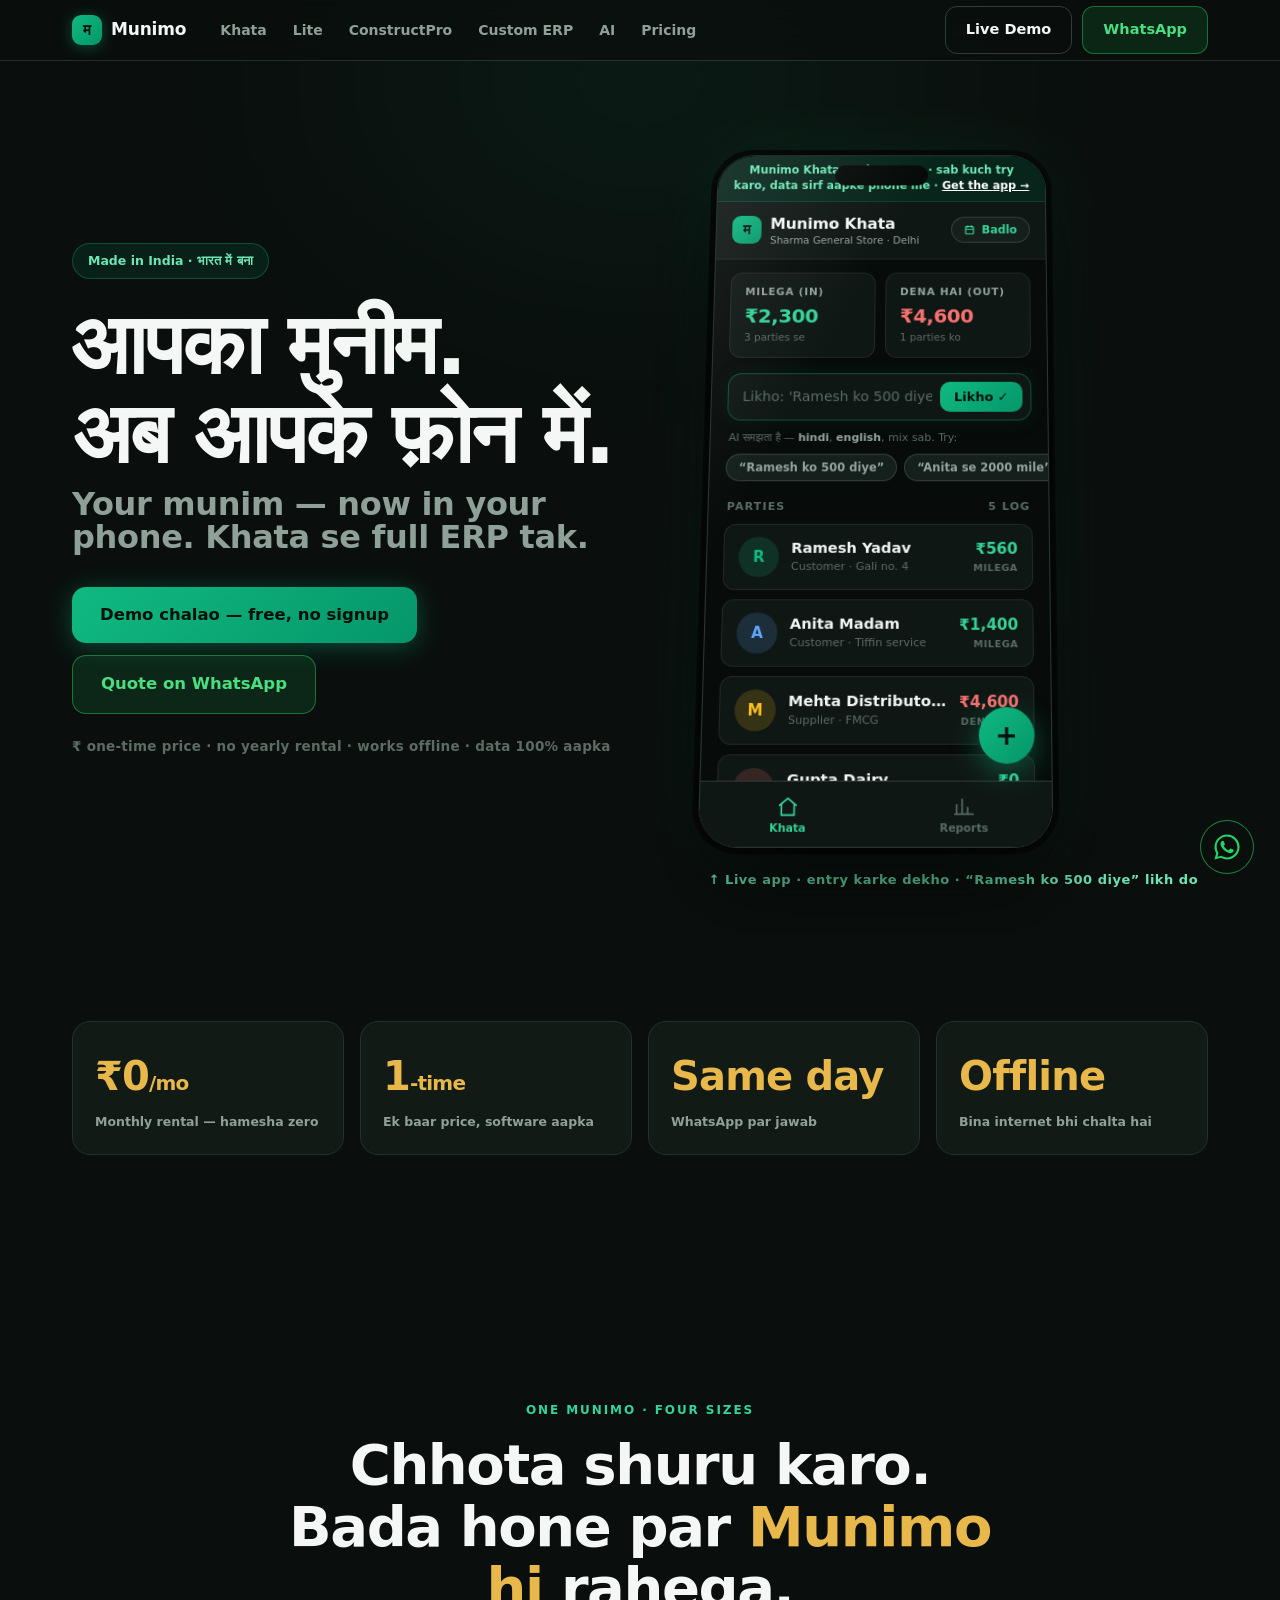
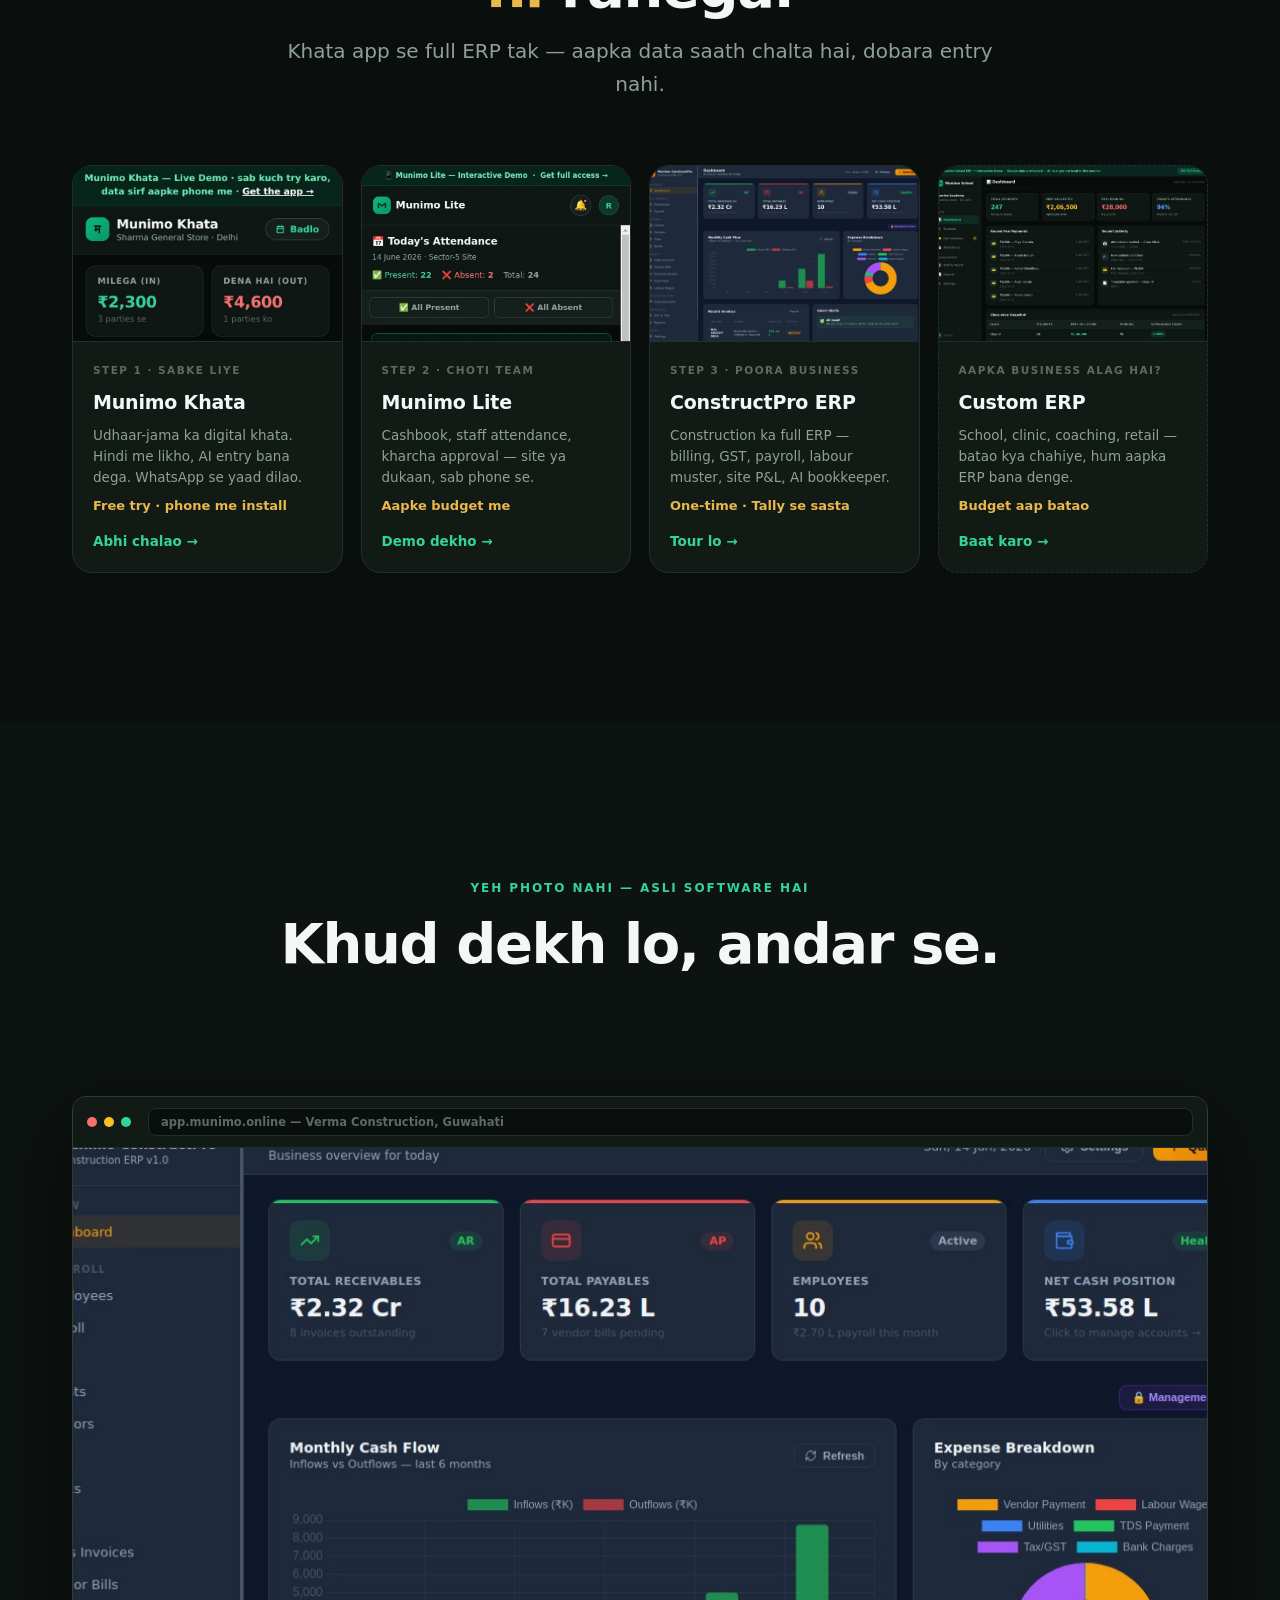
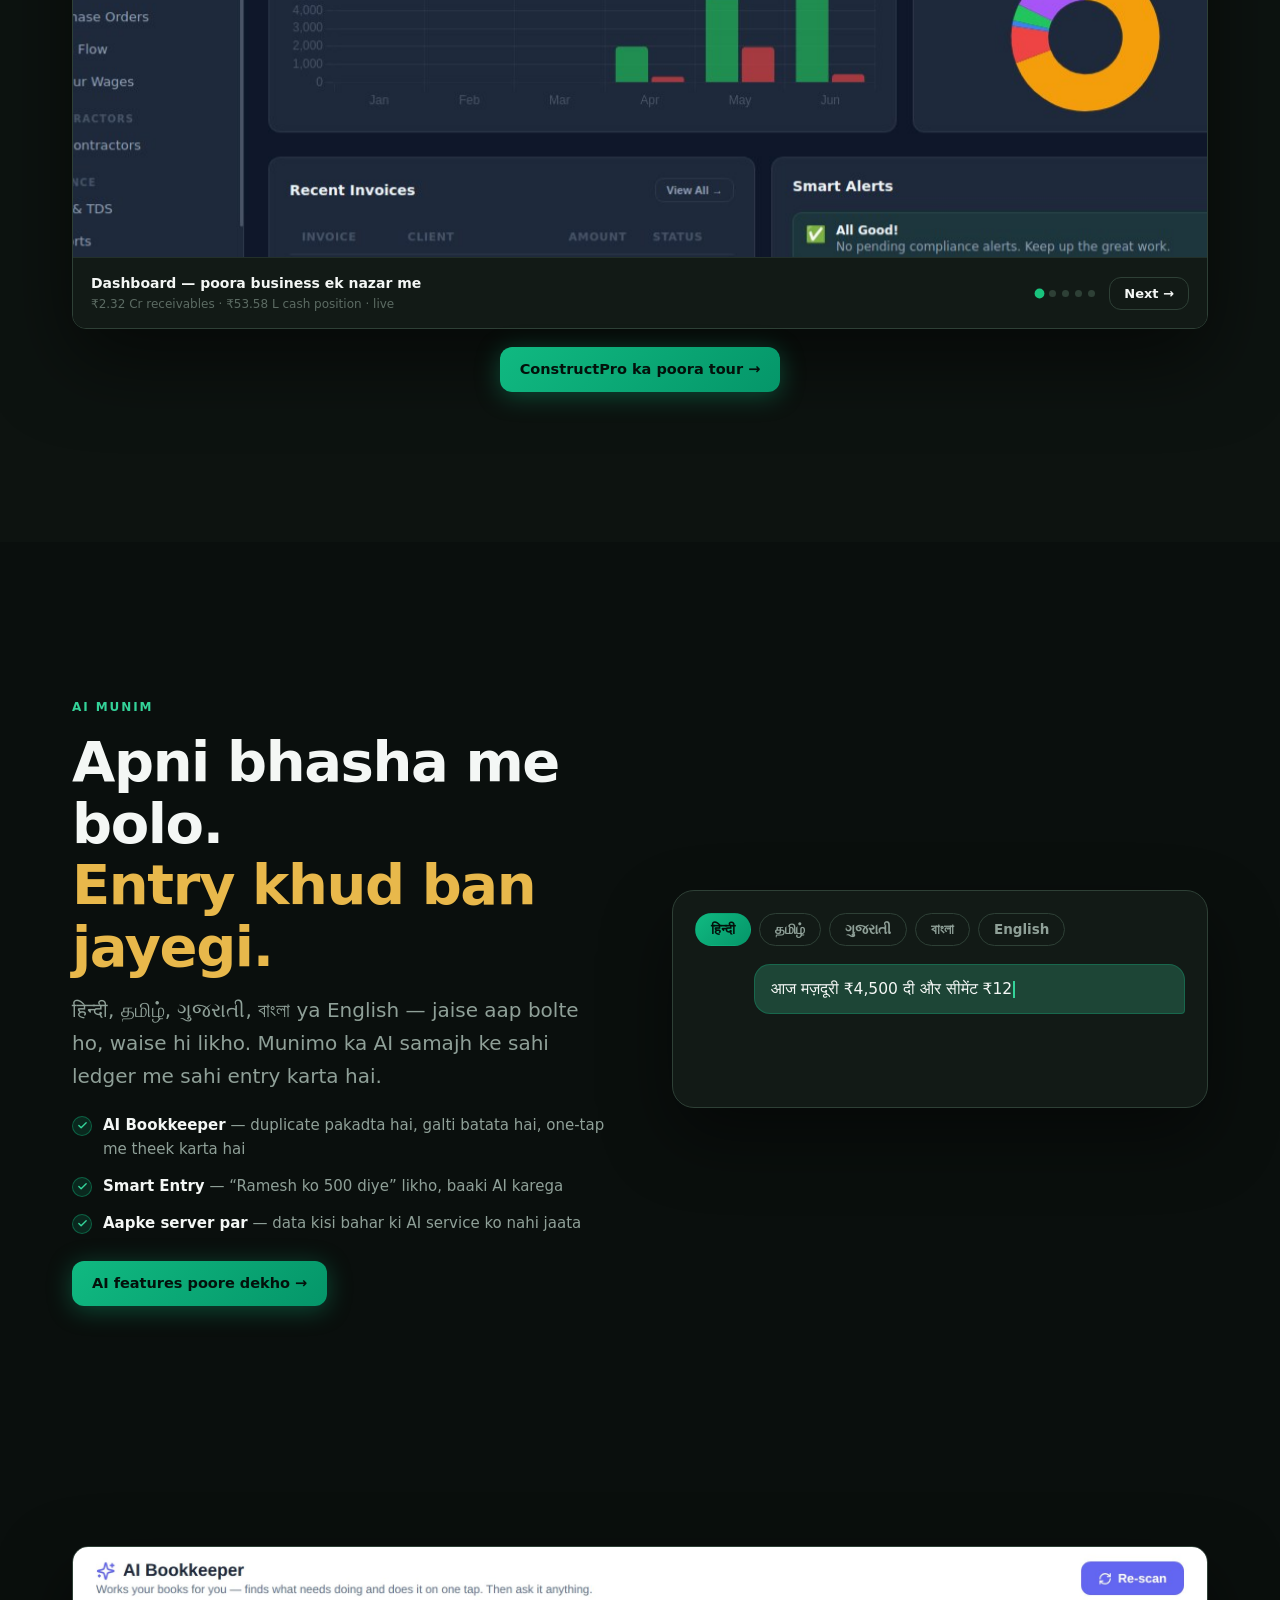
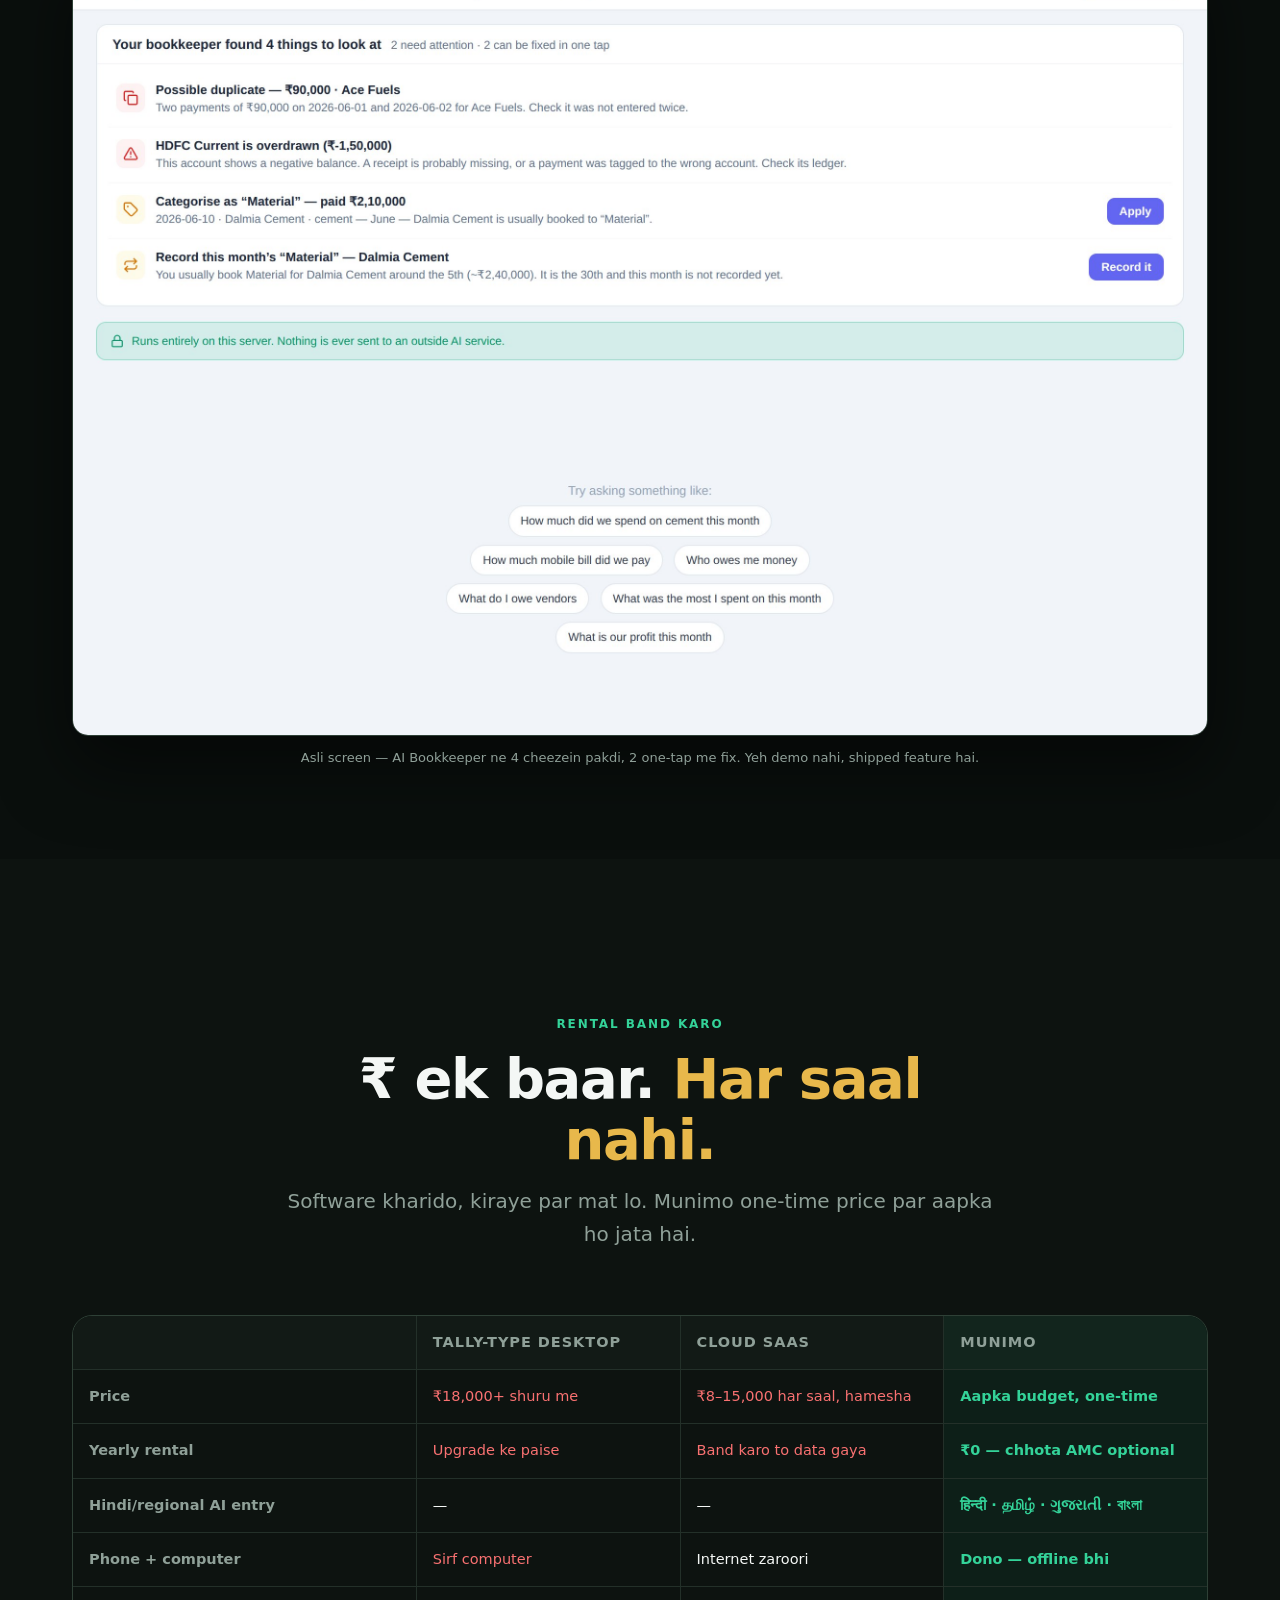
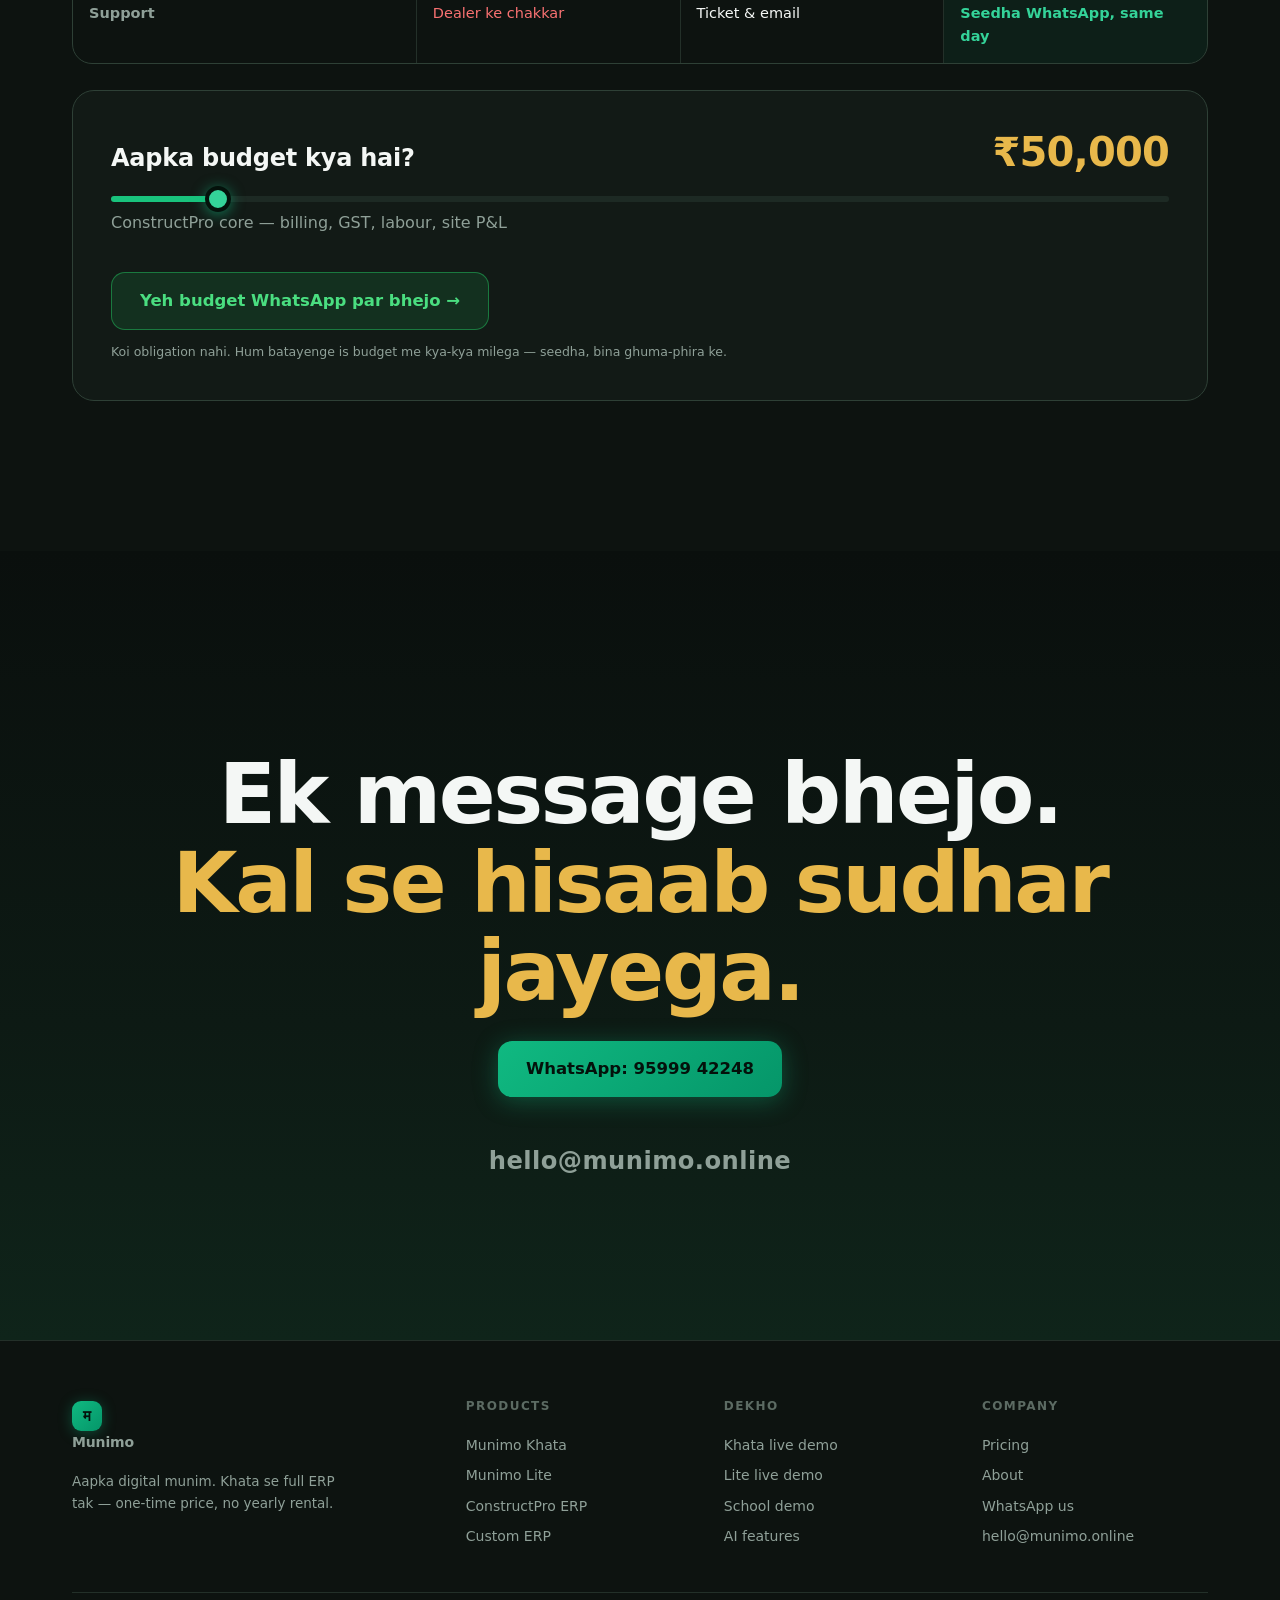
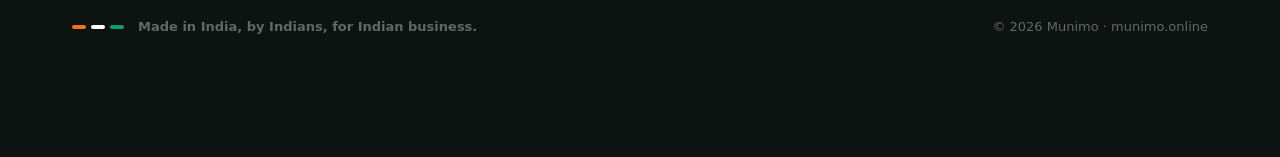
==== commit 2776ffd5: "World-class redesign: cinematic product-first site with live in-browser demos New design system (ass" ====
--- a/index.html
+++ b/index.html
@@ -3,975 +3,357 @@
 <head>
 <meta charset="UTF-8">
 <meta name="viewport" content="width=device-width, initial-scale=1.0">
-<title>Munimo — Custom ERP &amp; Bookkeeping Software for Small Business | Construction, Schools &amp; More</title>
-<meta name="description" content="Munimo is affordable custom ERP and bookkeeping software for small businesses — billing, GST, accounting, payroll, inventory and live reports. Industry-built editions for construction, schools, coaching, clinics and retail. Cloud or offline. You name your budget; we build to it — one-time price, no yearly rental. Try a free live demo.">
-<meta name="keywords" content="custom ERP software, bookkeeping software, accounting software for small business, ERP for small business, billing and GST software, construction ERP, school management software, coaching institute software, inventory and payroll software, Tally alternative, cloud ERP India, Munimo">
-<meta name="author" content="Munimo">
-<meta property="og:title" content="Munimo — Custom ERP & Bookkeeping Software for Small Business">
-<meta property="og:description" content="Affordable custom ERP & bookkeeping software — billing, GST, accounting, payroll & inventory. Built for construction, schools, coaching, clinics & retail. Try a free live demo.">
-<meta property="og:type" content="website">
-<meta property="og:image" content="assets/dashboard.jpg">
-<meta name="robots" content="index, follow">
+<title>Munimo — Aapka Digital Munim | Khata, Billing, GST & ERP · Made in India</title>
+<meta name="description" content="Munimo is your digital munim — khata app, business app and full construction ERP with GST, payroll and AI bookkeeping in Hindi, Tamil, Gujarati & Bengali. One-time price, no yearly rental. Made in India.">
+<link rel="canonical" href="https://munimo.online/">
+<meta property="og:title" content="Munimo — Aapka Digital Munim">
+<meta property="og:description" content="Khata se ERP tak — one-time price, no yearly rental. Try the live demo. Made in India.">
+<meta property="og:image" content="https://munimo.online/assets/dashboard.jpg">
+<meta property="og:url" content="https://munimo.online/">
+<meta name="theme-color" content="#0a0f0d">
 <link rel="icon" type="image/svg+xml" href="assets/munimo-icon.svg">
-<link rel="icon" type="image/png" sizes="32x32" href="assets/favicon-32.png">
 <link rel="apple-touch-icon" href="assets/favicon-180.png">
-<link rel="canonical" href="https://munimo.online/">
+<link rel="stylesheet" href="assets/site.css">
 <script type="application/ld+json">
-{
-  "@context": "https://schema.org",
-  "@type": "Organization",
-  "name": "Munimo",
-  "url": "https://munimo.online",
-  "description": "Munimo builds simple, affordable cloud business software for small and medium enterprises — construction, schools, coaching and more.",
-  "telephone": "+91-9599942248",
-  "email": "gautamgaurav5@gmail.com",
-  "areaServed": "Worldwide"
-}
+{"@context":"https://schema.org","@type":"Organization","name":"Munimo","url":"https://munimo.online","logo":"https://munimo.online/assets/munimo-icon.svg","email":"hello@munimo.online","telephone":"+91-9599942248","address":{"@type":"PostalAddress","addressCountry":"IN"}}
 </script>
-<script type="application/ld+json">
-{
-  "@context": "https://schema.org",
-  "@type": "SoftwareApplication",
-  "name": "Munimo",
-  "applicationCategory": "BusinessApplication",
-  "operatingSystem": "Web (any browser)",
-  "description": "Cloud business management software for small and medium enterprises: billing, GST, staff and payroll, and live reports — accessible from anywhere. Flagship Construction ERP available now.",
-  "offers": { "@type": "Offer", "priceCurrency": "INR", "description": "Budget-based one-time pricing with minimal annual maintenance. No yearly rental." },
-  "publisher": { "@type": "Organization", "name": "Munimo", "telephone": "+91-9599942248", "email": "gautamgaurav5@gmail.com" }
-}
-</script>
-<script type="application/ld+json">
-{
-  "@context": "https://schema.org",
-  "@type": "FAQPage",
-  "mainEntity": [
-    { "@type": "Question", "name": "What is Munimo?", "acceptedAnswer": { "@type": "Answer", "text": "Munimo is cloud business software for small and medium enterprises. Think of it as your digital munim — it handles billing, GST, staff, payroll and live reports in one place, accessible from any device, anywhere. The flagship Construction ERP is live today; school, coaching and other versions are on the way." } },
-    { "@type": "Question", "name": "How much does Munimo cost?", "acceptedAnswer": { "@type": "Answer", "text": "Munimo uses budget-based pricing. You tell us your business and your budget, and we come back with the most we can deliver for it. It is a one-time price with a small annual maintenance charge — no yearly rental like other software." } },
-    { "@type": "Question", "name": "Is my data safe and private with Munimo?", "acceptedAnswer": { "@type": "Answer", "text": "Yes. Every connection is encrypted (HTTPS), passwords are stored using strong one-way bcrypt hashing, each customer's data is fully isolated in its own database, and we take encrypted daily backups. Your data belongs to you — you can download all of it any time and we delete it on request." } },
-    { "@type": "Question", "name": "Can I access Munimo from multiple locations?", "acceptedAnswer": { "@type": "Answer", "text": "Yes. Munimo is cloud software, so your head office, your sites and your phone all see the same live data at the same time. No installation, no syncing — just log in from any browser." } }
-  ]
-}
-</script>
-<link rel="preconnect" href="https://fonts.googleapis.com">
-<link href="https://fonts.googleapis.com/css2?family=Inter:wght@400;500;600;700;800;900&display=swap" rel="stylesheet">
 <style>
-:root{
-  --bg:#070b0a; --bg2:#0a100e; --surface:#0f1714; --surface2:#15201c;
-  --border:rgba(255,255,255,.08); --border2:rgba(255,255,255,.14);
-  --text:#f1f6f4; --muted:#93a39c; --faint:#5a6b64;
-  --em:#10b981; --em2:#34d399; --em3:#6ee7b7;
-  --teal:#2dd4bf; --gold:#fbbf24; --red:#f87171; --blue:#60a5fa; --violet:#a78bfa;
-  --radius:14px;
-}
-*{box-sizing:border-box;margin:0;padding:0}
-html{scroll-behavior:smooth}
-body{font-family:'Inter',system-ui,sans-serif;background:var(--bg);color:var(--text);font-size:16px;line-height:1.6;-webkit-font-smoothing:antialiased;overflow-x:hidden}
-a{color:inherit;text-decoration:none}
-::selection{background:rgba(16,185,129,.3)}
-
-/* ───── NAV ───── */
-.nav{position:fixed;top:0;left:0;right:0;z-index:100;backdrop-filter:blur(16px);background:rgba(7,11,10,.72);border-bottom:1px solid var(--border)}
-.nav-inner{max-width:1180px;margin:0 auto;display:flex;align-items:center;justify-content:space-between;padding:14px 24px}
-.logo{display:flex;align-items:center;gap:10px;font-weight:800;font-size:18px;letter-spacing:-.01em}
-.logo-mark{width:34px;height:34px;border-radius:10px;background:linear-gradient(135deg,#10b981,#059669);display:flex;align-items:center;justify-content:center;font-size:17px;font-weight:900;color:#04110c}
-.nav-links{display:flex;gap:28px;align-items:center;font-size:14px;color:var(--muted)}
-.nav-links a:hover{color:var(--text)}
-.btn{display:inline-flex;align-items:center;gap:8px;padding:11px 22px;border-radius:10px;font-size:14px;font-weight:600;cursor:pointer;border:none;transition:all .2s}
-.btn-primary{background:linear-gradient(135deg,#10b981,#059669);color:#04110c;box-shadow:0 4px 24px rgba(16,185,129,.35)}
-.btn-primary:hover{transform:translateY(-1px);box-shadow:0 8px 32px rgba(16,185,129,.5)}
-.btn-ghost{background:rgba(255,255,255,.06);color:var(--text);border:1px solid var(--border2)}
-.btn-ghost:hover{background:rgba(255,255,255,.1)}
-.btn-lg{padding:15px 30px;font-size:16px;border-radius:12px}
-.btn-sm{padding:9px 16px;font-size:13px;border-radius:9px}
-.nav-cta{padding:9px 18px;font-size:13px}
-@media(max-width:880px){.nav-links{display:none}}
-
-/* ───── HERO ───── */
-.hero{position:relative;padding:124px 40px 56px;text-align:left;overflow:hidden}
-.hero-grid{position:relative;z-index:1;max-width:1280px;margin:0 auto;display:grid;grid-template-columns:1fr 1.04fr;gap:46px;align-items:center}
-@media(max-width:1000px){.hero{text-align:center;padding:118px 24px 48px}.hero-grid{grid-template-columns:1fr;gap:36px}}
-.hero::before{content:'';position:absolute;top:-300px;left:50%;transform:translateX(-50%);width:1100px;height:700px;background:radial-gradient(ellipse,rgba(16,185,129,.16) 0%,rgba(5,150,105,.06) 40%,transparent 70%);pointer-events:none}
-.hero::after{content:'';position:absolute;inset:0;background-image:linear-gradient(rgba(255,255,255,.025) 1px,transparent 1px),linear-gradient(90deg,rgba(255,255,255,.025) 1px,transparent 1px);background-size:56px 56px;mask-image:radial-gradient(ellipse 70% 55% at 50% 0%,#000 50%,transparent 100%);pointer-events:none}
-.hero-inner{position:relative;z-index:1}
-.hero-badge{display:inline-flex;align-items:center;gap:8px;background:rgba(16,185,129,.1);border:1px solid rgba(16,185,129,.25);color:var(--em2);font-size:13px;font-weight:600;padding:7px 16px;border-radius:30px;margin-bottom:28px}
-.hero h1{font-size:clamp(34px,4.4vw,54px);font-weight:900;line-height:1.08;letter-spacing:-.02em;margin-bottom:20px}
-.hero h1 .grad{background:linear-gradient(100deg,#34d399,#10b981 50%,#2dd4bf);-webkit-background-clip:text;background-clip:text;color:transparent}
-.hero-punch{font-size:clamp(16px,1.5vw,19px);color:var(--muted);max-width:560px;margin:0 0 14px;font-weight:500;min-height:32px;transition:opacity .5s}
-.hero-sub{font-size:15px;color:var(--faint);max-width:540px;margin:0 0 32px}
-.hero-ctas{display:flex;gap:14px;justify-content:flex-start;flex-wrap:wrap;margin-bottom:18px}
-.hero-note{font-size:13px;color:var(--faint)}
-@media(max-width:1000px){.hero-punch,.hero-sub{margin-left:auto;margin-right:auto}.hero-ctas{justify-content:center}}
-
-/* ───── PLAYER ───── */
-.player-wrap{position:relative;margin:0;padding:0}
-@media(max-width:1000px){.player-wrap{max-width:760px;margin:6px auto 0}}
-.player{position:relative;border-radius:18px;overflow:hidden;border:1px solid var(--border2);background:var(--surface);box-shadow:0 0 0 1px rgba(16,185,129,.1),0 30px 90px rgba(0,0,0,.65),0 0 120px rgba(16,185,129,.12)}
-.player-chrome{display:flex;align-items:center;gap:8px;background:#0c1411;border-bottom:1px solid var(--border);padding:11px 16px}
-.dot{width:11px;height:11px;border-radius:50%}
-.dot.r{background:#ff5f57}.dot.y{background:#febc2e}.dot.g{background:#28c840}
-.chrome-title{flex:1;text-align:center;font-size:12px;color:var(--faint);font-weight:500}
-.player-stage{position:relative;aspect-ratio:1280/800;background:#0f172a}
-.player-stage img{position:absolute;inset:0;width:100%;height:100%;object-fit:cover;opacity:0;transition:opacity .9s ease;will-change:opacity}
-.player-stage img.on{opacity:1}
-.player-caption{position:absolute;left:18px;bottom:18px;z-index:5;background:rgba(7,11,10,.82);backdrop-filter:blur(8px);border:1px solid var(--border2);border-radius:10px;padding:9px 16px;font-size:13px;font-weight:700;display:flex;align-items:center;gap:9px}
-.player-caption .ic{font-size:16px}
-.player-bar{position:absolute;left:0;right:0;bottom:0;height:3px;background:rgba(255,255,255,.08);z-index:5}
-.player-bar i{display:block;height:100%;width:0;background:linear-gradient(90deg,#10b981,#34d399)}
-.player-dots{display:flex;gap:7px;justify-content:center;margin-top:18px;flex-wrap:wrap}
-.pdot{width:8px;height:8px;border-radius:50%;background:rgba(255,255,255,.14);cursor:pointer;transition:all .25s}
-.pdot.on{background:var(--em);transform:scale(1.35)}
-/* product switch tabs above the player */
-.player-heading{text-align:center;font-size:14px;font-weight:600;color:var(--muted);margin-bottom:16px}
-.player-tabs{display:flex;gap:10px;justify-content:center;flex-wrap:wrap;margin-bottom:22px}
-.ptab{background:var(--surface);border:1px solid var(--border2);color:var(--muted);font-size:14px;font-weight:700;padding:10px 20px;border-radius:30px;cursor:pointer;font-family:inherit;transition:all .2s}
-.ptab:hover{color:var(--text);border-color:rgba(16,185,129,.4)}
-.ptab.active{background:linear-gradient(135deg,#10b981,#059669);color:#04110c;border-color:transparent;box-shadow:0 4px 18px rgba(16,185,129,.4)}
-.player-stage.phone{background:#05080a;display:flex;align-items:center;justify-content:center}
-.player-stage.phone img{position:absolute;inset:0;width:100%;height:100%;object-fit:contain}
-.player-cta{text-align:center;margin-top:18px;font-size:14px;color:var(--muted)}
-.player-cta a{color:var(--em2);font-weight:700}
-.player-cta a:hover{color:var(--em3)}
-
-/* ───── TRUST STRIP ───── */
-.trust{max-width:1180px;margin:60px auto 0;padding:0 24px}
-.trust-row{display:grid;grid-template-columns:repeat(4,1fr);gap:16px}
-.trust-card{background:var(--surface);border:1px solid var(--border);border-radius:var(--radius);padding:26px;text-align:center}
-.trust-card .n{font-size:32px;font-weight:900;background:linear-gradient(135deg,#34d399,#10b981);-webkit-background-clip:text;background-clip:text;color:transparent}
-.trust-card .l{font-size:12.5px;color:var(--muted);margin-top:4px;font-weight:500}
-.deployed{display:flex;align-items:center;justify-content:center;gap:10px;margin-top:26px;color:var(--faint);font-size:13.5px;text-align:center;flex-wrap:wrap}
-.deployed b{color:var(--muted)}
-@media(max-width:760px){.trust-row{grid-template-columns:repeat(2,1fr)}}
-
-/* ───── SECTIONS ───── */
-.sec{max-width:1180px;margin:0 auto;padding:78px 24px 0}
-.sec-tag{display:inline-block;font-size:12.5px;font-weight:700;letter-spacing:.14em;text-transform:uppercase;color:var(--em);margin-bottom:14px}
-.sec h2{font-size:clamp(28px,4vw,44px);font-weight:900;letter-spacing:-.02em;line-height:1.15;margin-bottom:14px;max-width:760px}
-.sec-sub{font-size:17px;color:var(--muted);max-width:660px;margin-bottom:48px}
-
-/* products */
-.prod-grid{display:grid;grid-template-columns:repeat(3,1fr);gap:18px}
-.prod{position:relative;background:var(--surface);border:1px solid var(--border);border-radius:18px;padding:26px;transition:border-color .25s,transform .25s;overflow:hidden}
-.prod:hover{border-color:rgba(16,185,129,.4);transform:translateY(-3px)}
-.prod .ic{font-size:28px;margin-bottom:14px}
-.prod h3{font-size:18px;font-weight:800;margin-bottom:8px;display:flex;align-items:center;gap:10px;flex-wrap:wrap}
-.prod p{font-size:14px;color:var(--muted);line-height:1.6;margin-bottom:18px}
-.tag-live{font-size:10.5px;font-weight:800;letter-spacing:.08em;text-transform:uppercase;padding:4px 10px;border-radius:20px;background:rgba(16,185,129,.15);color:var(--em2);border:1px solid rgba(16,185,129,.35)}
-.tag-soon{font-size:10.5px;font-weight:800;letter-spacing:.08em;text-transform:uppercase;padding:4px 10px;border-radius:20px;background:rgba(251,191,36,.12);color:var(--gold);border:1px solid rgba(251,191,36,.3)}
-.prod-link{font-size:13.5px;font-weight:700;color:var(--em2)}
-.prod-link:hover{color:var(--em3)}
-@media(max-width:980px){.prod-grid{grid-template-columns:repeat(2,1fr)}}
-@media(max-width:640px){.prod-grid{grid-template-columns:1fr}}
-
-/* feature blocks */
-.feat{display:grid;grid-template-columns:1fr 1fr;gap:56px;align-items:center;margin-bottom:64px}
-.feat:nth-child(even) .feat-img{order:-1}
-.feat-img{position:relative;border-radius:16px;overflow:hidden;border:1px solid var(--border2);box-shadow:0 20px 60px rgba(0,0,0,.5)}
-.feat-img img{width:100%;display:block}
-.feat-copy .chip{display:inline-block;font-size:11.5px;font-weight:700;letter-spacing:.1em;text-transform:uppercase;padding:5px 12px;border-radius:20px;margin-bottom:16px}
-.feat-copy h3{font-size:27px;font-weight:800;letter-spacing:-.01em;margin-bottom:12px}
-.feat-copy p{font-size:15.5px;color:var(--muted);margin-bottom:20px}
-.feat-list{list-style:none}
-.feat-list li{display:flex;gap:11px;align-items:flex-start;font-size:14.5px;color:#c2d0ca;margin-bottom:10px}
-.feat-list li::before{content:'✓';color:var(--em2);font-weight:900;flex-shrink:0}
-.c-em{background:rgba(16,185,129,.12);color:var(--em2)}
-.c-bl{background:rgba(96,165,250,.12);color:var(--blue)}
-.c-vi{background:rgba(167,139,250,.12);color:var(--violet)}
-@media(max-width:860px){.feat{grid-template-columns:1fr;gap:28px}.feat:nth-child(even) .feat-img{order:0}}
-
-/* security grid */
-.sgrid{display:grid;grid-template-columns:repeat(3,1fr);gap:16px}
-.scard{background:var(--surface);border:1px solid var(--border);border-radius:var(--radius);padding:26px;transition:border-color .25s}
-.scard:hover{border-color:rgba(16,185,129,.3)}
-.scard .ic{font-size:24px;margin-bottom:13px}
-.scard h3{font-size:16px;font-weight:700;margin-bottom:7px}
-.scard p{font-size:13.8px;color:var(--muted);line-height:1.55}
-@media(max-width:860px){.sgrid{grid-template-columns:1fr}}
-
-/* compare */
-.cmp-wrap{overflow-x:auto;border:1px solid var(--border);border-radius:16px;background:var(--surface)}
-table.cmp{width:100%;border-collapse:collapse;font-size:14px;min-width:680px}
-.cmp th{padding:16px 20px;text-align:left;border-bottom:1px solid var(--border2);font-size:13px;color:var(--muted);font-weight:600}
-.cmp th.hl{color:var(--em2)}
-.cmp td{padding:14px 20px;border-bottom:1px solid var(--border)}
-.cmp tr:last-child td{border-bottom:none}
-.cmp td:first-child{font-weight:600;color:#cdd8d3}
-.cmp .y{color:var(--em2);font-weight:800}
-.cmp .n{color:var(--red)}
-.cmp .m{color:var(--gold)}
-.cmp td.hl{background:rgba(16,185,129,.05)}
-
-/* budget pricing panel */
-.budget{position:relative;border-radius:24px;overflow:hidden;background:linear-gradient(135deg,#08130e,#0a100e 60%);border:1px solid rgba(16,185,129,.3);padding:54px 40px;margin-top:34px;text-align:center}
-.budget::before{content:'';position:absolute;top:-150px;left:50%;transform:translateX(-50%);width:600px;height:380px;background:radial-gradient(ellipse,rgba(16,185,129,.22),transparent 70%);pointer-events:none}
-.budget h3{position:relative;font-size:clamp(24px,3.5vw,34px);font-weight:900;letter-spacing:-.02em;margin-bottom:14px}
-.budget p{position:relative;color:var(--muted);font-size:16px;max-width:620px;margin:0 auto 14px}
-.budget .steps{position:relative;display:flex;gap:18px;justify-content:center;flex-wrap:wrap;margin:30px 0 8px}
-.bstep{flex:1;min-width:200px;max-width:280px;background:rgba(255,255,255,.03);border:1px solid var(--border);border-radius:14px;padding:22px}
-.bstep .num{width:30px;height:30px;border-radius:50%;background:linear-gradient(135deg,#10b981,#059669);color:#04110c;font-weight:900;display:flex;align-items:center;justify-content:center;margin:0 auto 12px}
-.bstep h4{font-size:15px;font-weight:700;margin-bottom:6px}
-.bstep p{font-size:13.5px;color:var(--muted);margin:0}
-
-/* quote form */
-.quote-wrap{max-width:760px;margin:0 auto}
-.qform{background:var(--surface);border:1px solid var(--border2);border-radius:20px;padding:36px}
-.qrow{display:grid;grid-template-columns:1fr 1fr;gap:16px;margin-bottom:16px}
-@media(max-width:620px){.qrow{grid-template-columns:1fr}}
-.field{display:flex;flex-direction:column;gap:7px}
-.field.full{grid-column:1/-1}
-.field label{font-size:13px;font-weight:600;color:var(--muted)}
-.field input,.field select,.field textarea{background:var(--bg2);border:1px solid var(--border2);border-radius:10px;padding:12px 14px;color:var(--text);font-family:inherit;font-size:15px;outline:none;transition:border-color .2s}
-.field input:focus,.field select:focus,.field textarea:focus{border-color:var(--em)}
-.field textarea{resize:vertical;min-height:84px}
-.field .hint{font-size:12px;color:var(--faint)}
-.qsubmit{display:flex;gap:14px;align-items:center;flex-wrap:wrap;margin-top:8px}
-.qnote{font-size:12.5px;color:var(--faint);margin-top:14px;text-align:center}
-.form-success{display:none;background:rgba(16,185,129,.1);border:1px solid rgba(16,185,129,.35);border-radius:14px;padding:24px;text-align:center;color:var(--em3);font-weight:600}
-
-/* faq */
-.faq{max-width:760px}
-.faq-item{border:1px solid var(--border);border-radius:12px;margin-bottom:12px;background:var(--surface);overflow:hidden}
-.faq-q{width:100%;background:none;border:none;color:var(--text);font-family:inherit;font-size:15.5px;font-weight:600;text-align:left;padding:19px 22px;cursor:pointer;display:flex;justify-content:space-between;align-items:center;gap:14px}
-.faq-q span.ar{color:var(--em);transition:transform .25s;font-size:13px}
-.faq-item.open .faq-q span.ar{transform:rotate(180deg)}
-.faq-a{max-height:0;overflow:hidden;transition:max-height .3s ease;font-size:14.5px;color:var(--muted);padding:0 22px}
-.faq-item.open .faq-a{max-height:260px;padding:0 22px 19px}
-
-/* final cta */
-.final{position:relative;max-width:1180px;margin:84px auto 0;padding:0 24px 80px}
-.final-box{position:relative;border-radius:24px;overflow:hidden;background:linear-gradient(135deg,#08130e,#0a100e 60%);border:1px solid rgba(16,185,129,.3);padding:72px 40px;text-align:center}
-.final-box::before{content:'';position:absolute;top:-150px;left:50%;transform:translateX(-50%);width:600px;height:380px;background:radial-gradient(ellipse,rgba(16,185,129,.25),transparent 70%);pointer-events:none}
-.final-box h2{position:relative;font-size:clamp(28px,4vw,42px);font-weight:900;margin-bottom:14px;letter-spacing:-.02em}
-.final-box p{position:relative;color:var(--muted);font-size:16.5px;max-width:560px;margin:0 auto 34px}
-.final-contacts{position:relative;display:flex;gap:36px;justify-content:center;flex-wrap:wrap;margin-top:38px;font-size:14.5px;color:var(--muted)}
-.final-contacts b{color:var(--text)}
-
-footer{border-top:1px solid var(--border);padding:34px 24px;text-align:center;color:var(--faint);font-size:13px}
-footer .f-logo{font-weight:800;color:var(--muted);margin-bottom:6px}
-footer a{color:var(--faint)}footer a:hover{color:var(--muted)}
-
-.rv{opacity:0;transform:translateY(26px);transition:opacity .7s ease,transform .7s ease}
-.rv.in{opacity:1;transform:none}
-
-.wa{position:fixed;bottom:26px;right:26px;z-index:90;width:56px;height:56px;border-radius:50%;background:#25D366;display:flex;align-items:center;justify-content:center;box-shadow:0 8px 30px rgba(37,211,102,.45);transition:transform .2s}
-.wa:hover{transform:scale(1.1)}
-.wa svg{width:30px;height:30px;fill:#fff}
-
-/* ───── TECH-COMPANY POLISH ───── */
-/* nav shrinks + gains a subtle glow once you scroll */
-.nav{transition:padding .25s ease,background .25s ease,box-shadow .25s ease}
-.nav.scrolled{background:rgba(7,11,10,.9);box-shadow:0 1px 0 rgba(16,185,129,.12),0 8px 40px rgba(0,0,0,.5)}
-.nav.scrolled .nav-inner{padding-top:9px;padding-bottom:9px}
-.logo-mark{box-shadow:0 4px 16px rgba(16,185,129,.35);transition:transform .25s ease}
-.logo:hover .logo-mark{transform:rotate(-6deg) scale(1.06)}
-.logo-tag{font-size:10px;font-weight:600;color:var(--em);letter-spacing:.02em;display:block;margin-top:1px}
-@media(max-width:520px){.logo-tag{display:none}}
-
-/* animated hero aurora + drifting orbs */
-.hero::before{animation:aurora 16s ease-in-out infinite alternate}
-@keyframes aurora{0%{transform:translateX(-50%) translateY(0) scale(1)}100%{transform:translateX(-50%) translateY(40px) scale(1.12)}}
-.hero-orb{position:absolute;border-radius:50%;filter:blur(60px);pointer-events:none;z-index:0;opacity:.5}
-.hero-orb.o1{width:320px;height:320px;background:radial-gradient(circle,rgba(16,185,129,.5),transparent 70%);top:60px;left:8%;animation:float1 14s ease-in-out infinite}
-.hero-orb.o2{width:260px;height:260px;background:radial-gradient(circle,rgba(45,212,191,.4),transparent 70%);top:180px;right:10%;animation:float2 18s ease-in-out infinite}
-@keyframes float1{0%,100%{transform:translate(0,0)}50%{transform:translate(30px,-26px)}}
-@keyframes float2{0%,100%{transform:translate(0,0)}50%{transform:translate(-34px,24px)}}
-
-/* shimmering gradient headline */
-.hero h1 .grad{background-size:200% auto;animation:shimmer 6s linear infinite}
-@keyframes shimmer{to{background-position:200% center}}
-
-/* eyebrow tagline pill with live dot */
-.hero-eyebrow{display:inline-flex;align-items:center;gap:9px;background:rgba(16,185,129,.1);border:1px solid rgba(16,185,129,.28);color:var(--em2);font-size:13px;font-weight:700;padding:8px 18px;border-radius:30px;margin-bottom:26px;letter-spacing:.01em}
-.hero-eyebrow .live{width:8px;height:8px;border-radius:50%;background:var(--em2);box-shadow:0 0 0 0 rgba(52,211,153,.6);animation:pulse 2.2s infinite}
-@keyframes pulse{0%{box-shadow:0 0 0 0 rgba(52,211,153,.55)}70%{box-shadow:0 0 0 9px rgba(52,211,153,0)}100%{box-shadow:0 0 0 0 rgba(52,211,153,0)}}
-
-/* glowing product player */
-.player{animation:playerglow 5s ease-in-out infinite alternate}
-@keyframes playerglow{0%{box-shadow:0 0 0 1px rgba(16,185,129,.1),0 30px 90px rgba(0,0,0,.65),0 0 80px rgba(16,185,129,.08)}100%{box-shadow:0 0 0 1px rgba(16,185,129,.22),0 30px 90px rgba(0,0,0,.65),0 0 140px rgba(16,185,129,.2)}}
-
-/* sectors marquee */
-.marquee{margin-top:64px;border-top:1px solid var(--border);border-bottom:1px solid var(--border);overflow:hidden;padding:18px 0;-webkit-mask-image:linear-gradient(90deg,transparent,#000 12%,#000 88%,transparent);mask-image:linear-gradient(90deg,transparent,#000 12%,#000 88%,transparent)}
-.marquee-label{text-align:center;font-size:11.5px;font-weight:700;letter-spacing:.16em;text-transform:uppercase;color:var(--faint);margin-bottom:14px}
-.marquee-track{display:flex;gap:14px;width:max-content;animation:scrollx 32s linear infinite}
-.marquee:hover .marquee-track{animation-play-state:paused}
-.m-chip{display:inline-flex;align-items:center;gap:9px;white-space:nowrap;background:var(--surface);border:1px solid var(--border);border-radius:30px;padding:10px 20px;font-size:14px;font-weight:600;color:#c2d0ca}
-@keyframes scrollx{to{transform:translateX(calc(-50% - 7px))}}
-
-/* enterprise-grade credibility band */
-.tech-band{display:grid;grid-template-columns:repeat(4,1fr);gap:16px;margin-top:36px}
-.tcard{position:relative;background:var(--surface);border:1px solid var(--border);border-radius:16px;padding:24px;overflow:hidden;transition:transform .25s ease,border-color .25s ease}
-.tcard:hover{transform:translateY(-4px);border-color:rgba(16,185,129,.4)}
-.tcard::before{content:'';position:absolute;top:0;left:0;right:0;height:2px;background:linear-gradient(90deg,transparent,var(--em2),transparent);transform:translateX(-100%);transition:transform .5s ease}
-.tcard:hover::before{transform:translateX(0)}
-.tcard .ic{font-size:24px;margin-bottom:12px}
-.tcard h3{font-size:15px;font-weight:800;margin-bottom:6px}
-.tcard p{font-size:13px;color:var(--muted);line-height:1.55}
-@media(max-width:860px){.tech-band{grid-template-columns:1fr 1fr}}
-@media(max-width:520px){.tech-band{grid-template-columns:1fr}}
-@media(prefers-reduced-motion:reduce){.hero::before,.hero-orb,.hero h1 .grad,.player,.marquee-track,.hero-eyebrow .live{animation:none}}
-
-/* ───── "TRY IT LIVE" DEMO CARDS ───── */
-.demos-grid{display:grid;grid-template-columns:repeat(3,1fr);gap:20px;margin-top:14px}
-.demo-card{display:flex;flex-direction:column;background:var(--surface);border:1px solid var(--border2);border-radius:18px;overflow:hidden;transition:transform .25s ease,border-color .25s ease,box-shadow .25s ease;cursor:pointer}
-.demo-card:hover{transform:translateY(-6px);border-color:rgba(16,185,129,.5);box-shadow:0 18px 50px rgba(0,0,0,.5),0 0 60px rgba(16,185,129,.12)}
-.demo-shot{position:relative;aspect-ratio:16/10;overflow:hidden;background:#05080a;border-bottom:1px solid var(--border)}
-.demo-shot img{width:100%;height:100%;object-fit:cover;object-position:top;transition:transform .4s ease}
-.demo-card:hover .demo-shot img{transform:scale(1.04)}
-.demo-shot.phone img{object-fit:contain;object-position:center;padding:8px}
-.demo-badge{position:absolute;top:12px;left:12px;z-index:2;display:inline-flex;align-items:center;gap:6px;background:rgba(7,11,10,.85);backdrop-filter:blur(6px);border:1px solid rgba(16,185,129,.4);color:var(--em2);font-size:11px;font-weight:800;letter-spacing:.04em;text-transform:uppercase;padding:5px 11px;border-radius:20px}
-.demo-badge .live{width:7px;height:7px;border-radius:50%;background:var(--em2);animation:pulse 2.2s infinite}
-.demo-play{position:absolute;inset:0;display:flex;align-items:center;justify-content:center;background:rgba(4,17,12,.35);opacity:0;transition:opacity .25s ease;z-index:2}
-.demo-card:hover .demo-play{opacity:1}
-.demo-play span{width:62px;height:62px;border-radius:50%;background:rgba(16,185,129,.95);color:#04110c;display:flex;align-items:center;justify-content:center;font-size:24px;box-shadow:0 8px 30px rgba(16,185,129,.5)}
-.demo-body{padding:22px;display:flex;flex-direction:column;flex:1}
-.demo-body h3{font-size:18px;font-weight:800;margin-bottom:6px;display:flex;align-items:center;gap:8px}
-.demo-body p{font-size:13.8px;color:var(--muted);line-height:1.55;margin-bottom:18px;flex:1}
-.demo-body .btn{width:100%;justify-content:center}
-@media(max-width:880px){.demos-grid{grid-template-columns:1fr}}
+/* page-specific */
+.hero{min-height:100svh;display:flex;align-items:center;padding:110px 0 40px;position:relative;overflow:hidden}
+.hero .glow{width:900px;height:600px;top:-220px;left:50%;transform:translateX(-50%);background:radial-gradient(ellipse,rgba(16,185,129,.18),transparent 65%)}
+.hero-grid{display:grid;grid-template-columns:1.05fr .95fr;gap:clamp(30px,5vw,70px);align-items:center;width:100%}
+@media(max-width:880px){.hero-grid{grid-template-columns:1fr;text-align:center}.hero{padding-top:92px}}
+.hero-hi{display:block;color:var(--t)}
+.hero-sub{display:block;font-size:clamp(20px,3vw,32px);color:var(--m);font-weight:600;letter-spacing:-.01em;margin-top:10px}
+.hero-ctas{display:flex;gap:12px;margin-top:32px;flex-wrap:wrap}
+@media(max-width:880px){.hero-ctas{justify-content:center}}
+.hero-trust{margin-top:22px;font-size:13.5px;color:var(--f);font-weight:600;letter-spacing:.02em}
+.phone-col{display:flex;justify-content:center}
+.demo-hint{margin-top:60px;text-align:center;font-size:13px;color:var(--em3);font-weight:700;letter-spacing:.04em}
+@media(max-width:880px){.demo-hint{margin-top:20px}}
+.demo-ov{position:absolute;inset:0;z-index:8;display:flex;flex-direction:column;align-items:center;justify-content:center;gap:14px;background:linear-gradient(180deg,rgba(7,11,10,.25),rgba(7,11,10,.72));cursor:pointer;transition:opacity .4s,visibility .4s}
+.demo-ov.gone{opacity:0;visibility:hidden}
+.demo-ov img{width:100%;height:100%;object-fit:cover;object-position:top;position:absolute;inset:0;z-index:-1}
+.playring{width:74px;height:74px;border-radius:50%;background:rgba(16,185,129,.92);display:flex;align-items:center;justify-content:center;box-shadow:0 0 0 0 rgba(16,185,129,.5);animation:pulse 2s infinite}
+@keyframes pulse{70%{box-shadow:0 0 0 22px rgba(16,185,129,0)}100%{box-shadow:0 0 0 0 rgba(16,185,129,0)}}
+.playring svg{width:26px;height:26px;fill:#04110b;margin-left:3px}
+.demo-ov b{font-size:15px;color:#fff;text-shadow:0 2px 12px rgba(0,0,0,.8)}
+.ai-proof{border-radius:16px;overflow:hidden;border:1px solid var(--hair2);box-shadow:0 30px 70px rgba(0,0,0,.5)}
+.closer{background:linear-gradient(180deg,var(--ink) 0%,#0d1a14 60%,#0f241a 100%);text-align:center}
+.bignum{font-size:clamp(24px,4.4vw,44px);font-weight:800;letter-spacing:.01em;color:var(--t)}
 </style>
 </head>
 <body>
 
-<!-- ═══ NAV ═══ -->
-<nav class="nav">
-  <div class="nav-inner">
-    <a href="#" class="logo"><span class="logo-mark"><svg width="20" height="20" viewBox="0 0 40 40" fill="none"><path d="M6 28 L6 12 L20 22 L34 12 L34 28" stroke="#022c1a" stroke-width="5.5" stroke-linecap="round" stroke-linejoin="round"/></svg></span><span>Munimo<span class="logo-tag">Smart Accounting</span></span></a>
-    <div class="nav-links">
-      <a href="#products">Products</a>
-      <a href="#demos">Live Demos</a>
-      <a href="#security">Security</a>
-      <a href="#pricing">Pricing</a>
-      <a href="#faq">FAQ</a>
-      <a href="about.html">About</a>
-    </div>
-    <a href="#quote" class="btn btn-primary nav-cta">Get a Quote</a>
-  </div>
-</nav>
-
-<!-- ═══ HERO ═══ -->
-<header class="hero">
-  <div class="hero-orb o1"></div>
-  <div class="hero-orb o2"></div>
-  <div class="hero-grid">
-  <div class="hero-inner">
-    <div class="hero-eyebrow"><span class="live"></span> Munimo — Smart Accounting for Every Business</div>
-    <h1>One software to run your <span class="grad">whole business</span></h1>
-    <p class="hero-punch" id="punchline">Munimo is the digital <b>munim</b> for every small business — it keeps your books, your staff and your sites in one place.</p>
-    <p class="hero-sub">Billing &amp; GST, staff &amp; payroll, expenses and live reports — all in one cloud software you open from any device, in any city. Built for construction, schools, coaching and more.</p>
-    <div class="hero-ctas">
-      <a href="#quote" class="btn btn-primary btn-lg">💬 Tell Us Your Budget</a>
-      <a href="#demos" class="btn btn-ghost btn-lg">🖱️ Try Live Demos — Free</a>
-    </div>
-    <p class="hero-note">You name the budget · One-time price · Minimal AMC · No yearly rental</p>
-  </div>
-
-  <!-- MULTI-PRODUCT AUTO-PLAYING TOUR -->
-  <div class="player-wrap" id="demo">
-    <div class="player-heading">See real Munimo software — pick a product:</div>
-    <div class="player-tabs" id="playerTabs">
-      <button class="ptab active" data-prod="construction">🏗️ Construction ERP</button>
-      <button class="ptab" data-prod="school">🎓 School ERP</button>
-      <button class="ptab" data-prod="field">📱 Field App</button>
-    </div>
-    <div class="player">
-      <div class="player-chrome">
-        <span class="dot r"></span><span class="dot y"></span><span class="dot g"></span>
-        <span class="chrome-title" id="chromeTitle">Munimo Construction ERP — Live Product Tour</span>
-      </div>
-      <div class="player-stage" id="stage">
-        <div class="player-caption" id="cap"><span class="ic">📊</span><span id="capText">Dashboard</span></div>
-        <div class="player-bar"><i id="bar"></i></div>
-      </div>
-    </div>
-    <div class="player-dots" id="dots"></div>
-    <p class="player-cta">👆 This is a preview. <a href="#demos">Open a fully clickable demo →</a></p>
-  </div>
-  </div><!-- /hero-grid -->
-
-  <!-- TRUST -->
-  <div class="trust">
-    <div class="trust-row">
-      <div class="trust-card"><div class="n">1</div><div class="l">Software for your whole business</div></div>
-      <div class="trust-card"><div class="n">Anywhere</div><div class="l">Cloud — office, site & phone</div></div>
-      <div class="trust-card"><div class="n">Your&nbsp;₹</div><div class="l">You decide the budget</div></div>
-      <div class="trust-card"><div class="n">Bank-grade</div><div class="l">Security & encrypted backups</div></div>
-    </div>
-    <p class="deployed">⚡ Construction ERP running in production — managing invoices, payroll and GST for real businesses every day</p>
+<header class="hd">
+  <div class="hd-in">
+    <a class="logo" href="index.html"><span class="logo-m">म</span> Munimo</a>
+    <nav class="nav">
+      <a href="khata.html">Khata</a>
+      <a href="lite.html">Lite</a>
+      <a href="constructpro.html">ConstructPro</a>
+      <a href="custom.html">Custom ERP</a>
+      <a href="ai.html">AI</a>
+      <a href="pricing.html">Pricing</a>
+    </nav>
+    <div class="hd-cta">
+      <a class="btn btn-ghost" href="demo/khata/">Live Demo</a>
+      <a class="btn btn-wa" href="https://wa.me/919599942248?text=Hi%20Munimo!%20Mujhe%20apne%20business%20ke%20liye%20software%20chahiye." target="_blank" rel="noopener">WhatsApp</a>
+    </div>
   </div>
 </header>
 
-<!-- ═══ SECTORS MARQUEE ═══ -->
-<div class="marquee" aria-hidden="true">
-  <div class="marquee-label">One platform, shaped for every sector</div>
-  <div class="marquee-track">
-    <span class="m-chip">🏗️ Construction</span>
-    <span class="m-chip">🎓 Schools</span>
-    <span class="m-chip">📚 Coaching</span>
-    <span class="m-chip">🏥 Clinics</span>
-    <span class="m-chip">🏬 Retail &amp; Trading</span>
-    <span class="m-chip">🏭 Manufacturing</span>
-    <span class="m-chip">🚜 Dealerships</span>
-    <span class="m-chip">🧾 Bookkeeping</span>
-    <!-- duplicate set for seamless loop -->
-    <span class="m-chip">🏗️ Construction</span>
-    <span class="m-chip">🎓 Schools</span>
-    <span class="m-chip">📚 Coaching</span>
-    <span class="m-chip">🏥 Clinics</span>
-    <span class="m-chip">🏬 Retail &amp; Trading</span>
-    <span class="m-chip">🏭 Manufacturing</span>
-    <span class="m-chip">🚜 Dealerships</span>
-    <span class="m-chip">🧾 Bookkeeping</span>
-  </div>
+<!-- ═══ S1 · HERO — the phone rises, and it's real ═══ -->
+<section class="hero">
+  <div class="glow"></div>
+  <div class="wrap hero-grid">
+    <div>
+      <span class="pill">Made in India · भारत में बना</span>
+      <h1 class="h-display" style="margin-top:22px">
+        <span class="hero-hi">आपका मुनीम.</span>
+        <span class="hero-hi gold">अब आपके फ़ोन में.</span>
+        <span class="hero-sub">Your munim — now in your phone. Khata se full ERP tak.</span>
+      </h1>
+      <div class="hero-ctas">
+        <a class="btn btn-em btn-big" href="demo/khata/">Demo chalao — free, no signup</a>
+        <a class="btn btn-wa btn-big" href="https://wa.me/919599942248?text=Hi%20Munimo!%20Quote%20chahiye.%20Business:%20____%20City:%20____" target="_blank" rel="noopener">Quote on WhatsApp</a>
+      </div>
+      <div class="hero-trust">₹ one-time price · no yearly rental · works offline · data 100% aapka</div>
+    </div>
+    <div class="phone-col">
+      <div class="stage">
+        <div class="phone" data-hero-phone data-demo="demo/khata/">
+          <div class="demo-ov">
+            <img src="assets/demo/khata-home.jpg" alt="" loading="eager">
+            <div class="playring"><svg viewBox="0 0 24 24"><path d="M8 5v14l11-7z"/></svg></div>
+            <b>Chhu ke dekho — yeh asli app hai</b>
+          </div>
+        </div>
+        <div class="demo-hint">↑ Live app · entry karke dekho · “Ramesh ko 500 diye” likh do</div>
+      </div>
+    </div>
+  </div>
+</section>
+
+<!-- ═══ S2 · POSTURE STATS ═══ -->
+<section class="sec-tight">
+  <div class="wrap">
+    <div class="stats">
+      <div class="stat rv"><div class="sv num">₹0<span style="font-size:.5em">/mo</span></div><div class="sl">Monthly rental — hamesha zero</div></div>
+      <div class="stat rv rv2"><div class="sv num">1<span style="font-size:.5em">-time</span></div><div class="sl">Ek baar price, software aapka</div></div>
+      <div class="stat rv rv3"><div class="sv">Same day</div><div class="sl">WhatsApp par jawab</div></div>
+      <div class="stat rv rv4"><div class="sv">Offline</div><div class="sl">Bina internet bhi chalta hai</div></div>
+    </div>
+  </div>
+</section>
+
+<!-- ═══ S3 · THE LADDER ═══ -->
+<section class="sec" id="products">
+  <div class="wrap">
+    <div class="sechead center">
+      <span class="eyebrow">One Munimo · Four sizes</span>
+      <h2 class="h1 rv">Chhota shuru karo.<br>Bada hone par <span class="gold">Munimo hi</span> rahega.</h2>
+      <p class="lead rv rv2" style="margin-top:16px">Khata app se full ERP tak — aapka data saath chalta hai, dobara entry nahi.</p>
+    </div>
+    <div class="ladder">
+      <a class="lcard rv" href="khata.html">
+        <div class="shotwrap"><img src="assets/demo/khata-home.jpg" alt="Munimo Khata app" loading="lazy"></div>
+        <div class="lbody">
+          <span class="lstep">Step 1 · Sabke liye</span>
+          <h3>Munimo Khata</h3>
+          <p>Udhaar-jama ka digital khata. Hindi me likho, AI entry bana dega. WhatsApp se yaad dilao.</p>
+          <span class="lprice">Free try · phone me install</span>
+          <span class="larrow">Abhi chalao →</span>
+        </div>
+      </a>
+      <a class="lcard rv rv2" href="lite.html">
+        <div class="shotwrap"><img src="assets/demo/lite-attendance.jpg" alt="Munimo Lite app" loading="lazy"></div>
+        <div class="lbody">
+          <span class="lstep">Step 2 · Choti team</span>
+          <h3>Munimo Lite</h3>
+          <p>Cashbook, staff attendance, kharcha approval — site ya dukaan, sab phone se.</p>
+          <span class="lprice">Aapke budget me</span>
+          <span class="larrow">Demo dekho →</span>
+        </div>
+      </a>
+      <a class="lcard rv rv3" href="constructpro.html">
+        <div class="shotwrap"><img src="assets/dashboard.jpg" alt="Munimo ConstructPro ERP dashboard" loading="lazy"></div>
+        <div class="lbody">
+          <span class="lstep">Step 3 · Poora business</span>
+          <h3>ConstructPro ERP</h3>
+          <p>Construction ka full ERP — billing, GST, payroll, labour muster, site P&L, AI bookkeeper.</p>
+          <span class="lprice">One-time · Tally se sasta</span>
+          <span class="larrow">Tour lo →</span>
+        </div>
+      </a>
+      <a class="lcard rv rv4" href="custom.html" style="border-style:dashed">
+        <div class="shotwrap"><img src="assets/demo/school-dashboard.jpg" alt="Custom ERP example — school" loading="lazy"></div>
+        <div class="lbody">
+          <span class="lstep">Aapka business alag hai?</span>
+          <h3>Custom ERP</h3>
+          <p>School, clinic, coaching, retail — batao kya chahiye, hum aapka ERP bana denge.</p>
+          <span class="lprice">Budget aap batao</span>
+          <span class="larrow">Baat karo →</span>
+        </div>
+      </a>
+    </div>
+  </div>
+</section>
+
+<!-- ═══ S4 · DEMO THEATRE — real screens, moving ═══ -->
+<section class="sec" style="background:var(--ink2)">
+  <div class="wrap">
+    <div class="sechead center">
+      <span class="eyebrow">Yeh photo nahi — asli software hai</span>
+      <h2 class="h1 rv">Khud dekh lo, andar se.</h2>
+    </div>
+    <div class="ttabs rv" data-ttabs>
+      <button class="ttab on" data-show="th-con" data-pool=".th-pane">Contractor</button>
+      <button class="ttab" data-show="th-site" data-pool=".th-pane">Site Team</button>
+      <button class="ttab" data-show="th-school" data-pool=".th-pane">School</button>
+    </div>
+
+    <div class="th-pane rv" id="th-con">
+      <div class="browser" data-theatre>
+        <div class="browser-bar"><span class="bdot" style="background:#f87171"></span><span class="bdot" style="background:#fbbf24"></span><span class="bdot" style="background:#34d399"></span><span class="burl">app.munimo.online — Verma Construction, Guwahati</span></div>
+        <div class="theatre-vp">
+          <div class="shot on" data-cap="Dashboard — poora business ek nazar me" data-sub="₹2.32 Cr receivables · ₹53.58 L cash position · live"><img src="assets/dashboard.jpg" alt="ERP dashboard" loading="lazy"><span class="hotspot" style="left:30%;top:22%"></span></div>
+          <div class="shot" data-cap="GST invoice — 30 second me ban jata hai" data-sub="GSTR-ready · e-invoice · print & WhatsApp"><img src="assets/invoices.jpg" alt="Invoices" loading="lazy"><span class="hotspot" style="left:78%;top:14%"></span></div>
+          <div class="shot" data-cap="Labour muster — 12 mazdoor, hafta auto-calculate" data-sub="Attendance → wages → advance sab linked"><img src="assets/labour.jpg" alt="Labour muster" loading="lazy"><span class="hotspot" style="left:52%;top:38%"></span></div>
+          <div class="shot" data-cap="GST & TDS — compliance khud sambhal leta hai" data-sub="GSTR-1, GSTR-2B match, TDS 194C — one click"><img src="assets/gst.jpg" alt="GST module" loading="lazy"><span class="hotspot" style="left:40%;top:30%"></span></div>
+          <div class="shot" data-cap="Reports — Trial Balance se Site P&L tak" data-sub="CA ko bhejo, Tally export bhi hai"><img src="assets/reports-trialbalance.jpg" alt="Trial balance report" loading="lazy"><span class="hotspot" style="left:60%;top:26%"></span></div>
+        </div>
+        <div class="theatre-cap">
+          <div><div class="tc-txt"></div><div class="tc-sub"></div></div>
+          <div style="display:flex;align-items:center;gap:14px"><div class="tdots"><span class="tdot on"></span><span class="tdot"></span><span class="tdot"></span><span class="tdot"></span><span class="tdot"></span></div>
+          <button class="btn btn-ghost" data-next style="padding:8px 14px;font-size:13px">Next →</button></div>
+        </div>
+      </div>
+      <p class="center" style="margin-top:18px"><a class="btn btn-em" href="constructpro.html">ConstructPro ka poora tour →</a></p>
+    </div>
+
+    <div class="th-pane" id="th-site" style="display:none">
+      <div class="browser" data-theatre>
+        <div class="browser-bar"><span class="bdot" style="background:#f87171"></span><span class="bdot" style="background:#fbbf24"></span><span class="bdot" style="background:#34d399"></span><span class="burl">Munimo Lite — site manager ke phone me</span></div>
+        <div class="theatre-vp" style="aspect-ratio:16/9">
+          <div class="shot on" data-cap="Subah 7 baje — attendance phone se" data-sub="22/24 present · 92% · ek tap me submit"><img src="assets/demo/lite-attendance.jpg" alt="Lite attendance" loading="lazy" style="object-fit:contain;background:#070b0a"></div>
+          <div class="shot" data-cap="Kharcha photo ke saath — auto-fill" data-sub="Diesel ₹3,200 · bill ki photo → entry ready"><img src="assets/demo/lite-expenses.jpg" alt="Lite expenses" loading="lazy" style="object-fit:contain;background:#070b0a"></div>
+          <div class="shot" data-cap="Approval office se, turant" data-sub="Malik approve kare, site ruke nahi"><img src="assets/demo/lite-approvals.jpg" alt="Lite approvals" loading="lazy" style="object-fit:contain;background:#070b0a"></div>
+        </div>
+        <div class="theatre-cap">
+          <div><div class="tc-txt"></div><div class="tc-sub"></div></div>
+          <div style="display:flex;align-items:center;gap:14px"><div class="tdots"><span class="tdot on"></span><span class="tdot"></span><span class="tdot"></span></div>
+          <button class="btn btn-ghost" data-next style="padding:8px 14px;font-size:13px">Next →</button></div>
+        </div>
+      </div>
+      <p class="center" style="margin-top:18px"><a class="btn btn-em" href="demo/lite/">Lite ka live demo chalao →</a></p>
+    </div>
+
+    <div class="th-pane" id="th-school" style="display:none">
+      <div class="browser" data-theatre>
+        <div class="browser-bar"><span class="bdot" style="background:#f87171"></span><span class="bdot" style="background:#fbbf24"></span><span class="bdot" style="background:#34d399"></span><span class="burl">Munimo for Schools — ek custom ERP ka example</span></div>
+        <div class="theatre-vp">
+          <div class="shot on" data-cap="School dashboard — admission se fees tak" data-sub="Custom ERP: aapke workflow par bana"><img src="assets/demo/school-dashboard.jpg" alt="School dashboard" loading="lazy"></div>
+          <div class="shot" data-cap="Fees collection — parent ko WhatsApp receipt" data-sub="Pending fees ek nazar me"><img src="assets/demo/school-fees.jpg" alt="School fees" loading="lazy"></div>
+          <div class="shot" data-cap="Students & attendance" data-sub="Class-wise, reports ready"><img src="assets/demo/school-students.jpg" alt="School students" loading="lazy"></div>
+        </div>
+        <div class="theatre-cap">
+          <div><div class="tc-txt"></div><div class="tc-sub"></div></div>
+          <div style="display:flex;align-items:center;gap:14px"><div class="tdots"><span class="tdot on"></span><span class="tdot"></span><span class="tdot"></span></div>
+          <button class="btn btn-ghost" data-next style="padding:8px 14px;font-size:13px">Next →</button></div>
+        </div>
+      </div>
+      <p class="center" style="margin-top:18px"><a class="btn btn-em" href="demo/school/">School demo chalao →</a></p>
+    </div>
+  </div>
+</section>
+
+<!-- ═══ S5 · AI — bol ke likho ═══ -->
+<section class="sec">
+  <div class="wrap grid2">
+    <div>
+      <span class="eyebrow">AI Munim</span>
+      <h2 class="h1 rv">Apni bhasha me bolo.<br><span class="gold">Entry khud ban jayegi.</span></h2>
+      <p class="lead rv rv2" style="margin-top:16px">हिन्दी, தமிழ், ગુજરાતી, বাংলা ya English — jaise aap bolte ho, waise hi likho. Munimo ka AI samajh ke sahi ledger me sahi entry karta hai.</p>
+      <ul class="checks rv rv3">
+        <li><span class="ck"><svg viewBox="0 0 24 24"><path d="M4 12l5 5L20 6"/></svg></span><span><b>AI Bookkeeper</b> — duplicate pakadta hai, galti batata hai, one-tap me theek karta hai</span></li>
+        <li><span class="ck"><svg viewBox="0 0 24 24"><path d="M4 12l5 5L20 6"/></svg></span><span><b>Smart Entry</b> — “Ramesh ko 500 diye” likho, baaki AI karega</span></li>
+        <li><span class="ck"><svg viewBox="0 0 24 24"><path d="M4 12l5 5L20 6"/></svg></span><span><b>Aapke server par</b> — data kisi bahar ki AI service ko nahi jaata</span></li>
+      </ul>
+      <p style="margin-top:26px" class="rv rv4"><a class="btn btn-em" href="ai.html">AI features poore dekho →</a></p>
+    </div>
+    <div class="rv rv2">
+      <div class="chat" data-ai>
+        <div class="langchips"></div>
+        <div class="bubble-u"><span class="caret"></span></div>
+        <div class="ai-entry">
+          <div class="ae-top">
+            <svg width="14" height="14" viewBox="0 0 24 24" fill="none" stroke="currentColor" stroke-width="2"><path d="M12 3l1.9 5.8L20 10l-6.1 1.2L12 17l-1.9-5.8L4 10l6.1-1.2z"/></svg>
+            Munim ne entry bana di
+          </div>
+          <div class="ae-rows"></div>
+        </div>
+      </div>
+    </div>
+  </div>
+</section>
+
+<!-- ═══ S5b · AI proof screenshot ═══ -->
+<section class="sec-tight">
+  <div class="wrap">
+    <div class="ai-proof rv"><img src="assets/ai-bookkeeper.jpg" alt="Munimo AI Bookkeeper — finds duplicates, missing entries and fixes books in one tap" loading="lazy"></div>
+    <p class="center muted" style="font-size:13px;margin-top:12px">Asli screen — AI Bookkeeper ne 4 cheezein pakdi, 2 one-tap me fix. Yeh demo nahi, shipped feature hai.</p>
+  </div>
+</section>
+
+<!-- ═══ S6 · PRICE ATTACK ═══ -->
+<section class="sec" style="background:var(--ink2)" id="pricing">
+  <div class="wrap">
+    <div class="sechead center">
+      <span class="eyebrow">Rental band karo</span>
+      <h2 class="h1 rv">₹ ek baar. <span class="gold">Har saal nahi.</span></h2>
+      <p class="lead rv rv2" style="margin-top:14px">Software kharido, kiraye par mat lo. Munimo one-time price par aapka ho jata hai.</p>
+    </div>
+    <div class="cmp rv">
+      <div class="cmp-row"><div></div><div>Tally-type desktop</div><div class="hide-m">Cloud SaaS</div><div class="mu">Munimo</div></div>
+      <div class="cmp-row"><div>Price</div><div class="bad">₹18,000+ shuru me</div><div class="bad hide-m">₹8–15,000 har saal, hamesha</div><div class="mu good">Aapka budget, one-time</div></div>
+      <div class="cmp-row"><div>Yearly rental</div><div class="bad">Upgrade ke paise</div><div class="bad hide-m">Band karo to data gaya</div><div class="mu good">₹0 — chhota AMC optional</div></div>
+      <div class="cmp-row"><div>Hindi/regional AI entry</div><div>—</div><div class="hide-m">—</div><div class="mu good">हिन्दी · தமிழ் · ગુજરાતી · বাংলা</div></div>
+      <div class="cmp-row"><div>Phone + computer</div><div class="bad">Sirf computer</div><div class="hide-m">Internet zaroori</div><div class="mu good">Dono — offline bhi</div></div>
+      <div class="cmp-row"><div>Support</div><div class="bad">Dealer ke chakkar</div><div class="hide-m">Ticket & email</div><div class="mu good">Seedha WhatsApp, same day</div></div>
+    </div>
+
+    <div class="budget rv" style="margin-top:26px">
+      <div style="display:flex;justify-content:space-between;align-items:baseline;flex-wrap:wrap;gap:8px">
+        <h3 class="h3">Aapka budget kya hai?</h3>
+        <div class="h2 gold num" id="budget-val">₹50,000</div>
+      </div>
+      <input type="range" id="budget-range" min="5000" max="500000" step="5000" value="50000" aria-label="Budget">
+      <p class="lead" id="budget-desc" style="font-size:16px;min-height:52px">ConstructPro core — billing, GST, labour, site P&L</p>
+      <a class="btn btn-wa btn-big" id="budget-wa" style="margin-top:10px" href="https://wa.me/919599942248" target="_blank" rel="noopener">Yeh budget WhatsApp par bhejo →</a>
+      <p class="muted" style="font-size:12.5px;margin-top:12px">Koi obligation nahi. Hum batayenge is budget me kya-kya milega — seedha, bina ghuma-phira ke.</p>
+    </div>
+  </div>
+</section>
+
+<!-- ═══ S7 · CLOSER ═══ -->
+<section class="sec closer">
+  <div class="wrap">
+    <p class="eyebrow rv">Made in India · Priced for India · Supported on WhatsApp</p>
+    <h2 class="h-display rv rv2" style="margin:10px 0 26px">Ek message bhejo.<br><span class="gold">Kal se hisaab sudhar jayega.</span></h2>
+    <p class="rv rv3"><a class="btn btn-em btn-big" href="https://wa.me/919599942248?text=Hi%20Munimo!%20Baat%20karni%20hai." target="_blank" rel="noopener">WhatsApp: 95999 42248</a></p>
+    <p class="bignum rv rv4" style="margin-top:22px"><a href="mailto:hello@munimo.online" class="muted" style="font-size:.55em">hello@munimo.online</a></p>
+  </div>
+</section>
+
+<!-- ═══ FOOTER ═══ -->
+<footer class="ft">
+  <div class="wrap">
+    <div class="ft-grid">
+      <div>
+        <a class="logo" href="index.html" style="margin-bottom:14px"><span class="logo-m">म</span> Munimo</a>
+        <p class="muted" style="font-size:13.5px;max-width:280px;margin-top:12px">Aapka digital munim. Khata se full ERP tak — one-time price, no yearly rental.</p>
+      </div>
+      <div>
+        <h4>Products</h4>
+        <a href="khata.html">Munimo Khata</a>
+        <a href="lite.html">Munimo Lite</a>
+        <a href="constructpro.html">ConstructPro ERP</a>
+        <a href="custom.html">Custom ERP</a>
+      </div>
+      <div>
+        <h4>Dekho</h4>
+        <a href="demo/khata/">Khata live demo</a>
+        <a href="demo/lite/">Lite live demo</a>
+        <a href="demo/school/">School demo</a>
+        <a href="ai.html">AI features</a>
+      </div>
+      <div>
+        <h4>Company</h4>
+        <a href="pricing.html">Pricing</a>
+        <a href="about.html">About</a>
+        <a href="https://wa.me/919599942248" target="_blank" rel="noopener">WhatsApp us</a>
+        <a href="mailto:hello@munimo.online">hello@munimo.online</a>
+      </div>
+    </div>
+    <div class="made">
+      <span class="tri"><i style="background:#f97316"></i><i style="background:#fff"></i><i style="background:#0e9f6e"></i>&nbsp; Made in India, by Indians, for Indian business.</span>
+      <span>© 2026 Munimo · munimo.online</span>
+    </div>
+  </div>
+</footer>
+
+<!-- mobile sticky bar -->
+<div class="mbar">
+  <a class="btn btn-ghost" href="demo/khata/">Try Demo</a>
+  <a class="btn btn-em" href="https://wa.me/919599942248?text=Hi%20Munimo!" target="_blank" rel="noopener">WhatsApp →</a>
 </div>
 
-<!-- ═══ ENTERPRISE-GRADE BAND ═══ -->
-<section class="sec" id="why">
-  <div class="rv">
-    <span class="sec-tag">Built Like Enterprise Software</span>
-    <h2>Small-business price. Enterprise-grade engineering.</h2>
-    <p class="sec-sub">The same standards that run inside large companies — applied to software a 20-person firm can actually afford.</p>
-  </div>
-  <div class="tech-band rv">
-    <div class="tcard"><div class="ic">🔐</div><h3>Security-first</h3><p>HTTPS everywhere, bcrypt-hashed passwords and per-customer data isolation — built in, not bolted on.</p></div>
-    <div class="tcard"><div class="ic">☁️</div><h3>Cloud or offline</h3><p>Run it in any browser from any city, or install it on a Windows PC where the internet is unreliable.</p></div>
-    <div class="tcard"><div class="ic">💾</div><h3>Encrypted backups</h3><p>Automatic daily backups, so a lost laptop or a crash never costs you your records.</p></div>
-    <div class="tcard"><div class="ic">📤</div><h3>No lock-in</h3><p>Export all your data any time. It's yours — walk away whenever you want, with everything.</p></div>
-  </div>
-</section>
-
-<!-- ═══ TRY IT LIVE ═══ -->
-<section class="sec" id="demos">
-  <div class="rv">
-    <span class="sec-tag">Try It Live — No Signup</span>
-    <h2>Don't take our word for it. Click in and use it.</h2>
-    <p class="sec-sub">These open as real, working apps right in your browser — add a student, mark attendance, snap a receipt. Nothing to install, nothing to sign up for.</p>
-  </div>
-  <div class="demos-grid rv">
-
-    <a class="demo-card" href="demo/school/" target="_blank" rel="noopener">
-      <div class="demo-shot">
-        <span class="demo-badge"><span class="live"></span> Live · Clickable</span>
-        <span class="demo-play"><span>▶</span></span>
-        <img src="assets/demo/school-dashboard.jpg" alt="Munimo School ERP demo" loading="lazy">
-      </div>
-      <div class="demo-body">
-        <h3>🎓 School ERP</h3>
-        <p>Students, fee collection with receipts, attendance, staff payroll and reports — for schools of 300–1,000.</p>
-        <span class="btn btn-primary">🖱️ Open Live Demo →</span>
-      </div>
-    </a>
-
-    <a class="demo-card" href="demo/lite/" target="_blank" rel="noopener">
-      <div class="demo-shot phone">
-        <span class="demo-badge"><span class="live"></span> Live · Clickable</span>
-        <span class="demo-play"><span>▶</span></span>
-        <img src="assets/demo/lite-home.jpg" alt="Munimo Field App (Lite) demo" loading="lazy">
-      </div>
-      <div class="demo-body">
-        <h3>📱 Field App (Lite)</h3>
-        <p>The phone app for site managers &amp; teachers — mark attendance, snap a receipt to log an expense, send for approval.</p>
-        <span class="btn btn-primary">🖱️ Open Live Demo →</span>
-      </div>
-    </a>
-
-    <a class="demo-card" href="constructpro.html">
-      <div class="demo-shot">
-        <span class="demo-badge"><span class="live"></span> Full Tour</span>
-        <span class="demo-play"><span>▶</span></span>
-        <img src="assets/dashboard.jpg" alt="Munimo Construction ERP" loading="lazy">
-      </div>
-      <div class="demo-body">
-        <h3>🏗️ Construction ERP</h3>
-        <p>Invoicing, GST, labour wages, payroll, site-wise P&amp;L and subcontractor bills — the complete builder's ERP.</p>
-        <span class="btn btn-ghost">▶ See the Full Tour →</span>
-      </div>
-    </a>
-
-  </div>
-</section>
-
-<!-- ═══ PRODUCTS ═══ -->
-<section class="sec" id="products">
-  <div class="rv">
-    <span class="sec-tag">What Munimo Runs</span>
-    <h2>One platform. Built for the businesses that keep India running.</h2>
-    <p class="sec-sub">We pick high-impact, money-making sectors and build software so simple your existing staff use it from day one. Construction is live today — more are on the way.</p>
-  </div>
-  <div class="prod-grid rv">
-    <div class="prod">
-      <div class="ic">🏗️</div>
-      <h3>Construction ERP <span class="tag-live">● Live now</span></h3>
-      <p>Invoicing &amp; GST, labour muster rolls &amp; wages, payroll, purchase orders, subcontractor RA bills, site-wise profit &amp; loss and bank reconciliation — everything a builder needs in one place.</p>
-      <a href="constructpro.html" class="prod-link">See the full construction tour →</a>
-    </div>
-    <div class="prod">
-      <div class="ic">🎓</div>
-      <h3>School &amp; Institute ERP <span class="tag-live">● Demo live</span></h3>
-      <p>Student records, fee collection &amp; receipts, attendance, timetable, staff payroll and parent communication — built for schools of 300–1,000 students and growing institutes.</p>
-      <a href="demo/school/" target="_blank" rel="noopener" class="btn btn-primary btn-sm">🖱️ Open Live Demo →</a>
-    </div>
-    <div class="prod">
-      <div class="ic">📱</div>
-      <h3>Munimo Lite — Field App <span class="tag-live">● Demo live</span></h3>
-      <p>A mobile app for site managers and class teachers. Mark attendance, capture expenses by photo (auto-read by AI), and send records for head-office approval. No accounting, no clutter — just what field staff need.</p>
-      <a href="demo/lite/" target="_blank" rel="noopener" class="btn btn-primary btn-sm">🖱️ Open Live Demo →</a>
-    </div>
-    <div class="prod">
-      <div class="ic">📚</div>
-      <h3>Coaching &amp; Tuition <span class="tag-soon">Coming soon</span></h3>
-      <p>Batches, admissions, fee plans &amp; reminders, attendance, test scores and staff salaries — for coaching centres and tuition academies.</p>
-      <a href="#quote" class="prod-link">Pre-book a demo →</a>
-    </div>
-    <div class="prod">
-      <div class="ic">🏥</div>
-      <h3>Clinics &amp; Healthcare <span class="tag-soon">Coming soon</span></h3>
-      <p>Patient records, appointments, billing and pharmacy — for small clinics, nursing homes and diagnostic centres that need simple, affordable software.</p>
-      <a href="#quote" class="prod-link">Express interest →</a>
-    </div>
-    <div class="prod">
-      <div class="ic">🧩</div>
-      <h3>Custom for your business <span class="tag-soon">On request</span></h3>
-      <p>Dealerships, traders, manufacturers — if your business keeps books, manages staff and bills customers, Munimo can be shaped for it. Tell us what you do.</p>
-      <a href="#quote" class="prod-link">Tell us your business →</a>
-    </div>
-  </div>
-</section>
-
-<!-- ═══ FEATURE TOUR (construction, real screenshots) ═══ -->
-<section class="sec">
-  <div class="rv">
-    <span class="sec-tag">Real Software, Live Today</span>
-    <h2>Every part of your business. One screen away.</h2>
-    <p class="sec-sub">These are real screenshots from the live Construction ERP — not mock-ups. The same engine powers every Munimo product.</p>
-  </div>
-
-  <div class="feat rv">
-    <div class="feat-copy">
-      <span class="chip c-em">Command Center</span>
-      <h3>See your whole business at a glance</h3>
-      <p>Open Munimo and instantly know your receivables, payables, cash position, this month's payroll and a live cash-flow chart — from your office, a site, or your phone.</p>
-      <ul class="feat-list">
-        <li>Live receivables &amp; payables with invoice counts</li>
-        <li>Bank balance across all accounts</li>
-        <li>6-month cash flow chart, auto-updated</li>
-        <li>Same live data on every device</li>
-      </ul>
-    </div>
-    <div class="feat-img"><img src="assets/dashboard.jpg" alt="Munimo dashboard with receivables, payables and cash flow" loading="lazy"></div>
-  </div>
-
-  <div class="feat rv">
-    <div class="feat-copy">
-      <span class="chip c-em">Billing &amp; Revenue</span>
-      <h3>Professional GST invoices in two minutes</h3>
-      <p>Create GST-compliant invoices, print or save as PDF on your own letterhead, and track every rupee until it is collected.</p>
-      <ul class="feat-list">
-        <li>Auto GST calculation — CGST/SGST/IGST</li>
-        <li>Outstanding, collected and overdue — tracked live</li>
-        <li>Project-wise and client-wise billing history</li>
-        <li>Receivables aging: who is 30, 60, 90 days late</li>
-      </ul>
-    </div>
-    <div class="feat-img"><img src="assets/invoices.jpg" alt="Sales invoices module with GST billing" loading="lazy"></div>
-  </div>
-
-  <div class="feat rv">
-    <div class="feat-copy">
-      <span class="chip c-bl">Staff &amp; Payroll</span>
-      <h3>Attendance, wages and payroll — automatic</h3>
-      <p>Mark attendance for every team and site. Wages and salaries calculate themselves, with overtime, advances, PF, ESIC and TDS. Print payslips and statutory registers any time.</p>
-      <ul class="feat-list">
-        <li>Daily attendance, site-wise and team-wise</li>
-        <li>Overtime and advances handled automatically</li>
-        <li>Full payroll with PF, ESIC and TDS</li>
-        <li>Printable payslips and registers</li>
-      </ul>
-    </div>
-    <div class="feat-img"><img src="assets/labour.jpg" alt="Staff wages and attendance module" loading="lazy"></div>
-  </div>
-
-  <div class="feat rv">
-    <div class="feat-copy">
-      <span class="chip c-vi">Intelligence</span>
-      <h3>Know what makes money — today, not next year</h3>
-      <p>Real-time profit and loss per site or branch, full P&amp;L, Trial Balance and Balance Sheet — print and hand them to your CA or your bank.</p>
-      <ul class="feat-list">
-        <li>Site / branch-wise P&amp;L — revenue vs cost</li>
-        <li>Full P&amp;L summary for any period</li>
-        <li>Trial Balance and Balance Sheet built in</li>
-        <li>Every report exports to CSV and print</li>
-      </ul>
-    </div>
-    <div class="feat-img"><img src="assets/reports.jpg" alt="Reports module with P&L and balance sheet" loading="lazy"></div>
-  </div>
-</section>
-
-<!-- ═══ SECURITY & DATA OWNERSHIP ═══ -->
-<section class="sec" id="security">
-  <div class="rv">
-    <span class="sec-tag">Security &amp; Your Data</span>
-    <h2>Bank-grade security. And your data is always yours.</h2>
-    <p class="sec-sub">Most quick-built software is wide open. Munimo is built secure from the ground up — and you stay in full control of your business data.</p>
-  </div>
-  <div class="sgrid rv">
-    <div class="scard"><div class="ic">🔒</div><h3>Encrypted end to end</h3><p>Every connection uses HTTPS encryption — the same standard banks use. Your data is protected in transit, always.</p></div>
-    <div class="scard"><div class="ic">🔑</div><h3>Passwords no one can read</h3><p>Passwords are stored using strong one-way bcrypt hashing. Even we cannot see them — there is nothing to steal.</p></div>
-    <div class="scard"><div class="ic">🧱</div><h3>Your data, walled off</h3><p>Each customer's data lives in its own isolated database. No other business can ever see your numbers — not even by accident.</p></div>
-    <div class="scard"><div class="ic">💾</div><h3>Encrypted daily backups</h3><p>Automatic encrypted backups every day. A crash, ransomware or a lost laptop can never wipe out your records.</p></div>
-    <div class="scard"><div class="ic">📥</div><h3>Download everything, anytime</h3><p>Your data belongs to you. Export all of it whenever you want, and we delete our copy on request. No lock-in, ever.</p></div>
-    <div class="scard"><div class="ic">🛡️</div><h3>Reviewed before launch</h3><p>Logins are rate-limited against guessing, every request is permission-checked, and the system is security-reviewed before any client goes live.</p></div>
-  </div>
-</section>
-
-<!-- ═══ COMPARE ═══ -->
-<section class="sec" id="compare">
-  <div class="rv">
-    <span class="sec-tag">Honest Comparison</span>
-    <h2>More than the others. For less than you'd expect.</h2>
-    <p class="sec-sub">Here's the straight comparison against what most small businesses use today.</p>
-  </div>
-  <div class="cmp-wrap rv">
-    <table class="cmp">
-      <thead><tr>
-        <th>What you need</th>
-        <th class="hl">Munimo</th>
-        <th>Tally Prime</th>
-        <th>Cloud ERPs (Zoho etc.)</th>
-        <th>Big ERPs</th>
-      </tr></thead>
-      <tbody>
-        <tr><td>Pricing model</td><td class="hl"><span class="y">You name your budget · one-time</span></td><td><span class="m">Annual subscription</span></td><td><span class="m">Annual subscription</span></td><td><span class="n">High cost + annual fees</span></td></tr>
-        <tr><td>Access from anywhere</td><td class="hl"><span class="y">✓ Cloud, any device</span></td><td><span class="m">~ Add-on</span></td><td><span class="y">✓</span></td><td><span class="m">~ Varies</span></td></tr>
-        <tr><td>Multi-location, one live view</td><td class="hl"><span class="y">✓ Built in</span></td><td><span class="n">✗</span></td><td><span class="y">✓</span></td><td><span class="y">✓</span></td></tr>
-        <tr><td>Industry-specific (construction, school…)</td><td class="hl"><span class="y">✓ Purpose-built</span></td><td><span class="n">✗ General only</span></td><td><span class="n">✗ General only</span></td><td><span class="m">~ Costly add-ons</span></td></tr>
-        <tr><td>Labour / staff &amp; payroll</td><td class="hl"><span class="y">✓ Built in</span></td><td><span class="m">~ Limited</span></td><td><span class="m">~ Extra module</span></td><td><span class="y">✓</span></td></tr>
-        <tr><td>GST-ready invoicing</td><td class="hl"><span class="y">✓</span></td><td><span class="y">✓</span></td><td><span class="y">✓</span></td><td><span class="m">~ Varies</span></td></tr>
-        <tr><td>Your data is yours (full export)</td><td class="hl"><span class="y">✓ Anytime, no lock-in</span></td><td><span class="y">✓ Local file</span></td><td><span class="m">~ Limited</span></td><td><span class="n">✗ Vendor-held</span></td></tr>
-        <tr><td>Setup &amp; training</td><td class="hl"><span class="y">Same week · we train you</span></td><td>1–2 days</td><td>1–4 weeks</td><td>2–8 weeks</td></tr>
-        <tr><td>Support in your language</td><td class="hl"><span class="y">✓ Phone &amp; WhatsApp</span></td><td><span class="m">~ Dealer</span></td><td><span class="n">✗ Tickets</span></td><td><span class="m">~ Varies</span></td></tr>
-      </tbody>
-    </table>
-  </div>
-</section>
-
-<!-- ═══ PRICING (budget-first) ═══ -->
-<section class="sec" id="pricing">
-  <div class="rv">
-    <span class="sec-tag">Pricing — Done Differently</span>
-    <h2>Everyone else fixes a price. We start with your budget.</h2>
-    <p class="sec-sub">You know your business and what it can invest. Tell us your budget and what you need — we come back with the most powerful version we can build for it. One-time price, minimal annual maintenance, no yearly rental trap.</p>
-  </div>
-
-  <div class="budget rv">
-    <h3>Name your budget. We'll match it with the right build.</h3>
-    <p>Whether you're a single-site contractor or a growing school, there's a Munimo that fits your pocket. No fixed slabs, no pressure — a fair, honest quote built around you.</p>
-    <div class="steps">
-      <div class="bstep"><div class="num">1</div><h4>Tell us about you</h4><p>Your business type, size, and the budget you have in mind.</p></div>
-      <div class="bstep"><div class="num">2</div><h4>We build a quote</h4><p>The most features and support we can deliver within your budget.</p></div>
-      <div class="bstep"><div class="num">3</div><h4>You decide</h4><p>One-time payment + a small AMC. You own it. No yearly rental.</p></div>
-    </div>
-    <a href="#quote" class="btn btn-primary btn-lg" style="position:relative;margin-top:18px">💬 Get My Custom Quote</a>
-  </div>
-</section>
-
-<!-- ═══ QUOTE FORM ═══ -->
-<section class="sec" id="quote">
-  <div class="rv" style="text-align:center">
-    <span class="sec-tag">Get Your Quote</span>
-    <h2 style="margin-left:auto;margin-right:auto">Tell us your budget — we'll tell you what we can build</h2>
-    <p class="sec-sub" style="margin-left:auto;margin-right:auto">Takes 1 minute. No obligation. We reply on WhatsApp or email, usually the same day.</p>
-  </div>
-  <div class="quote-wrap rv">
-    <!-- Netlify-native form: works free when hosted on Netlify. Submissions appear in your Netlify dashboard + email. -->
-    <form class="qform" id="quoteForm" name="quote" method="POST" data-netlify="true" netlify-honeypot="bot-field">
-      <input type="hidden" name="form-name" value="quote">
-      <p hidden><label>Don't fill this out: <input name="bot-field"></label></p>
-      <div class="qrow">
-        <div class="field">
-          <label for="biz">What is your business?</label>
-          <select id="biz" name="business_type" required>
-            <option value="">Select…</option>
-            <option>Construction / Builder</option>
-            <option>School / Institute</option>
-            <option>Coaching / Tuition</option>
-            <option>Clinic / Hospital</option>
-            <option>Trading / Retail</option>
-            <option>Manufacturing</option>
-            <option>Other</option>
-          </select>
-        </div>
-        <div class="field">
-          <label for="size">How many staff / users?</label>
-          <input id="size" name="team_size" type="text" placeholder="e.g. 10 staff, 3 will use the software" required>
-        </div>
-      </div>
-      <div class="qrow">
-        <div class="field">
-          <label for="city">City</label>
-          <input id="city" name="city" type="text" placeholder="e.g. Prayagraj" required>
-        </div>
-        <div class="field">
-          <label for="budget">Your budget (one-time)</label>
-          <input id="budget" name="budget" type="text" placeholder="e.g. ₹50,000 — tell us honestly" required>
-          <span class="hint">No wrong answer — we work to what you have.</span>
-        </div>
-      </div>
-      <div class="qrow">
-        <div class="field">
-          <label for="name">Your name</label>
-          <input id="name" name="name" type="text" placeholder="Full name" required>
-        </div>
-        <div class="field">
-          <label for="phone">Phone / WhatsApp</label>
-          <input id="phone" name="phone" type="tel" placeholder="10-digit mobile" required>
-        </div>
-      </div>
-      <div class="field full" style="margin-bottom:16px">
-        <label for="email">Email (optional)</label>
-        <input id="email" name="email" type="email" placeholder="you@example.com">
-      </div>
-      <div class="field full" style="margin-bottom:18px">
-        <label for="msg">What do you need most? (optional)</label>
-        <textarea id="msg" name="message" placeholder="e.g. billing + GST + labour wages for 2 sites, access from head office"></textarea>
-      </div>
-      <div class="qsubmit">
-        <button type="submit" class="btn btn-primary btn-lg">Get My Custom Quote →</button>
-        <a id="waSend" href="#" class="btn btn-ghost btn-lg" target="_blank" rel="noopener">or send on WhatsApp</a>
-      </div>
-      <p class="qnote">🔒 Your details are used only to prepare your quote. We never sell or share your information.</p>
-    </form>
-    <div class="form-success" id="formSuccess">
-      ✓ Thank you! To confirm your request instantly, tap below to send it on WhatsApp — we usually reply the same day.
-      <div style="margin-top:14px;">
-        <a id="waConfirmBtn" href="https://wa.me/919599942248" target="_blank" rel="noopener" class="btn btn-primary btn-lg" style="display:inline-flex;align-items:center;gap:8px;">📲 Confirm on WhatsApp</a>
-      </div>
-    </div>
-  </div>
-</section>
-
-<!-- ═══ FAQ ═══ -->
-<section class="sec" id="faq">
-  <div class="rv">
-    <span class="sec-tag">FAQ</span>
-    <h2>Questions business owners actually ask</h2>
-  </div>
-  <div class="faq rv">
-    <div class="faq-item"><button class="faq-q">How does the "name your budget" pricing work? <span class="ar">▼</span></button>
-      <div class="faq-a">Simple: you tell us your business, your needs and the budget you have. We reply with the most capable version of Munimo we can deliver within that budget — one-time price plus a small annual maintenance charge. No fixed slabs, no yearly rental.</div></div>
-    <div class="faq-item"><button class="faq-q">Is my business data safe and private? <span class="ar">▼</span></button>
-      <div class="faq-a">Yes. Every connection is encrypted (HTTPS), passwords are stored using one-way bcrypt hashing, and each customer's data is fully isolated in its own database. We take encrypted daily backups, and your data belongs to you — download all of it any time, and we delete our copy on request.</div></div>
-    <div class="faq-item"><button class="faq-q">Can my head office and my sites use it at the same time? <span class="ar">▼</span></button>
-      <div class="faq-a">Yes. Munimo is cloud software — your office in one city and your site in another see the same live data at the same time. Just log in from any browser. Nothing to install, nothing to sync.</div></div>
-    <div class="faq-item"><button class="faq-q">Which products are ready right now? <span class="ar">▼</span></button>
-      <div class="faq-a">The Construction ERP is live and already running in a real company. School/institute, coaching and custom versions are being rolled out — pre-book a demo and we'll prioritise your sector.</div></div>
-    <div class="faq-item"><button class="faq-q">Our staff isn't very technical. Will they manage? <span class="ar">▼</span></button>
-      <div class="faq-a">Munimo is built for accountants, clerks and supervisors — not IT people. Plain screens, big buttons, simple words. We train your team until they're comfortable; that's part of the package.</div></div>
-    <div class="faq-item"><button class="faq-q">Do I need internet to use it? <span class="ar">▼</span></button>
-      <div class="faq-a">Yes — Munimo is cloud software, so an internet connection is needed (this is what lets you access it from anywhere). A normal broadband or 4G connection is more than enough.</div></div>
-  </div>
-</section>
-
-<!-- ═══ FINAL CTA ═══ -->
-<section class="final">
-  <div class="final-box rv">
-    <h2>See Munimo running on your own business</h2>
-    <p>Book a free demo. We'll show the software live — with real data, not slides. No pressure, no obligation.</p>
-    <a href="#quote" class="btn btn-primary btn-lg">💬 Get a Quote</a>
-    <div class="final-contacts">
-      <span>📱 WhatsApp: <b>9599942248</b></span>
-      <span>✉️ <b>gautamgaurav5@gmail.com</b></span>
-      <span>🏢 <b>Munimo</b></span>
-    </div>
-  </div>
-</section>
-
-<footer>
-  <div class="f-logo">Munimo — Smart Accounting for Every Business</div>
-  © 2026 Munimo · Made in India 🇮🇳<br>
-  Cloud business software · Construction ERP · School &amp; Coaching (soon) · GST &amp; Payroll · <a href="constructpro.html">Construction tour</a> · <a href="about.html">About</a>
-</footer>
-
-<a class="wa" href="https://wa.me/919599942248?text=Hi%2C%20I%20want%20a%20quote%20for%20Munimo" target="_blank" rel="noopener" aria-label="WhatsApp us">
-  <svg viewBox="0 0 32 32"><path d="M16 0C7.2 0 0 7.2 0 16c0 2.8.7 5.5 2.1 7.9L0 32l8.3-2.2c2.3 1.3 4.9 1.9 7.7 1.9 8.8 0 16-7.2 16-16S24.8 0 16 0zm0 29.2c-2.4 0-4.8-.6-6.9-1.8l-.5-.3-5 1.3 1.3-4.8-.3-.5C3.3 21 2.7 18.5 2.7 16 2.7 8.7 8.7 2.7 16 2.7S29.3 8.7 29.3 16 23.3 29.2 16 29.2zm7.3-9.8c-.4-.2-2.4-1.2-2.7-1.3-.4-.1-.6-.2-.9.2-.3.4-1 1.3-1.3 1.6-.2.3-.5.3-.9.1-.4-.2-1.7-.6-3.2-2-1.2-1-2-2.3-2.2-2.7-.2-.4 0-.6.2-.8.2-.2.4-.5.6-.7.2-.2.3-.4.4-.7.1-.3.1-.5 0-.7-.1-.2-.9-2.2-1.2-3-.3-.8-.7-.7-.9-.7h-.8c-.3 0-.7.1-1.1.5-.4.4-1.4 1.4-1.4 3.4s1.4 3.9 1.6 4.2c.2.3 2.8 4.3 6.8 6 .9.4 1.7.7 2.3.9 1 .3 1.8.3 2.5.2.8-.1 2.4-1 2.7-1.9.3-.9.3-1.7.2-1.9-.1-.2-.4-.3-.8-.5z"/></svg>
+<!-- desktop floating WhatsApp -->
+<a class="wafloat" href="https://wa.me/919599942248?text=Hi%20Munimo!" target="_blank" rel="noopener" aria-label="WhatsApp Munimo">
+  <svg viewBox="0 0 24 24"><path d="M17.5 14.4c-.3-.15-1.76-.87-2.03-.97-.27-.1-.47-.15-.67.15-.2.3-.77.97-.94 1.17-.17.2-.35.22-.65.07-.3-.15-1.26-.46-2.4-1.48-.89-.79-1.49-1.77-1.66-2.07-.17-.3-.02-.46.13-.61.13-.13.3-.35.45-.52.15-.17.2-.3.3-.5.1-.2.05-.37-.02-.52-.07-.15-.67-1.62-.92-2.22-.24-.58-.49-.5-.67-.51h-.57c-.2 0-.52.07-.8.37-.27.3-1.04 1.02-1.04 2.5 0 1.47 1.07 2.9 1.22 3.1.15.2 2.1 3.2 5.1 4.49.71.3 1.27.49 1.7.63.72.23 1.37.2 1.88.12.57-.09 1.76-.72 2.01-1.42.25-.7.25-1.3.17-1.42-.07-.12-.27-.2-.57-.35zM12.05 21.6h-.01a9.6 9.6 0 01-4.89-1.34l-.35-.21-3.64.95.97-3.55-.23-.36a9.57 9.57 0 01-1.47-5.11c0-5.3 4.31-9.6 9.62-9.6a9.55 9.55 0 016.8 2.82 9.55 9.55 0 012.81 6.8c0 5.3-4.31 9.6-9.61 9.6zm8.18-17.78A11.5 11.5 0 0012.05 .44C5.68.44.5 5.6.5 11.98c0 2.03.53 4.01 1.54 5.76L.4 23.56l5.96-1.56a11.53 11.53 0 005.68 1.49h.01c6.37 0 11.55-5.17 11.55-11.54 0-3.08-1.2-5.98-3.37-8.13z"/></svg>
 </a>
 
-<script>
-// ─── Rotating punchlines ───
-const FALLBACK = [
-  "Munimo is the digital munim for every small business — books, staff and sites in one place.",
-  "Construction today. Schools, coaching and more on the way.",
-  "Your head office and your sites — one live screen, any city.",
-  "You name the budget. We build the most we can for it.",
-  "Bank-grade security. And your data is always yours."
-];
-(function punch(){
-  const el = document.getElementById('punchline');
-  let i=0;
-  setInterval(()=>{ i=(i+1)%FALLBACK.length; el.style.opacity=0;
-    setTimeout(()=>{ el.innerHTML=FALLBACK[i]; el.style.opacity=1; },400);
-  }, 5000);
-})();
-
-// ─── Multi-product tour player ───
-// Each product has its own screenshot set so visitors see Munimo is not
-// construction-only. Field App images are phone-shaped (object-fit: contain).
-const PRODUCTS = {
-  construction: {
-    title: 'Munimo Construction ERP — Live Product Tour',
-    phone: false, dir: 'assets/',
-    slides: [
-      ['dashboard','📊','Dashboard — your whole business at a glance'],
-      ['invoices','🧾','Invoices — GST billing & receivables'],
-      ['labour','👷','Staff Wages — attendance & automatic wages'],
-      ['gst','📑','GST & TDS — returns ready for the portal'],
-      ['cashflow','💰','Cash Flow — banks, receipts & reconciliation'],
-      ['reports','📈','Reports — P&L, Trial Balance, Balance Sheet'],
-      ['sites','🏗️','Sites / Branches — budgets & profit'],
-      ['clients','👥','Clients — accounts & payment history'],
-    ],
-  },
-  school: {
-    title: 'Munimo School ERP — Live Product Tour',
-    phone: false, dir: 'assets/demo/',
-    slides: [
-      ['school-dashboard','📊','Dashboard — students, fees & attendance at a glance'],
-      ['school-students','🎓','Students — records, guardians & fee status'],
-      ['school-fees','💳','Fee Collection — receipts & pending tracking'],
-      ['school-attendance','📅','Attendance — class-wise daily marking'],
-      ['school-reports','📈','Reports — collection, defaulters & payroll'],
-    ],
-  },
-  field: {
-    title: 'Munimo Field App — for site managers & teachers',
-    phone: true, dir: 'assets/demo/',
-    slides: [
-      ['lite-home','🏠','Home — today’s attendance & pending tasks'],
-      ['lite-attendance','📅','Attendance — tap workers present / absent'],
-      ['lite-expenses','📸','Expenses — snap a receipt, AI fills it in'],
-      ['lite-approvals','✅','Approvals — clear the team’s expenses'],
-    ],
-  },
-};
-const DUR = 3600;
-const stage = document.getElementById('stage');
-const dots  = document.getElementById('dots');
-const bar   = document.getElementById('bar');
-const capT  = document.getElementById('capText');
-const cap   = document.getElementById('cap');
-const chromeTitle = document.getElementById('chromeTitle');
-let SLIDES = [], imgs = [], cur = 0, t0 = Date.now(), prodKey = 'construction';
-
-function loadProduct(key){
-  prodKey = key;
-  const p = PRODUCTS[key];
-  SLIDES = p.slides;
-  chromeTitle.textContent = p.title;
-  stage.classList.toggle('phone', p.phone);
-  // clear old imgs + dots
-  imgs.forEach(im => im.remove());
-  dots.innerHTML = '';
-  imgs = SLIDES.map(([n], i) => {
-    const im = document.createElement('img');
-    im.src = p.dir + n + '.jpg';
-    im.alt = SLIDES[i][2];
-    if (i===0) im.classList.add('on');
-    stage.insertBefore(im, cap);
-    return im;
-  });
-  SLIDES.forEach((_,i)=>{
-    const d=document.createElement('span');
-    d.className='pdot'+(i===0?' on':'');
-    d.onclick=()=>go(i);
-    dots.appendChild(d);
-  });
-  cur=0; t0=Date.now();
-  cap.querySelector('.ic').textContent = SLIDES[0][1];
-  capT.textContent = SLIDES[0][2];
-}
-function go(i){
-  if(!imgs[cur]) return;
-  imgs[cur].classList.remove('on'); dots.children[cur].classList.remove('on');
-  cur=i;
-  imgs[cur].classList.add('on'); dots.children[cur].classList.add('on');
-  cap.querySelector('.ic').textContent = SLIDES[cur][1];
-  capT.textContent = SLIDES[cur][2];
-  t0=Date.now();
-}
-function tick(){
-  const p = Math.min(1,(Date.now()-t0)/DUR);
-  bar.style.width=(p*100)+'%';
-  if(p>=1) go((cur+1)%SLIDES.length);
-  requestAnimationFrame(tick);
-}
-document.querySelectorAll('.ptab').forEach(btn=>{
-  btn.addEventListener('click', ()=>{
-    document.querySelectorAll('.ptab').forEach(b=>b.classList.remove('active'));
-    btn.classList.add('active');
-    loadProduct(btn.dataset.prod);
-  });
-});
-loadProduct('construction');
-requestAnimationFrame(tick);
-
-// ─── FAQ ───
-document.querySelectorAll('.faq-q').forEach(q=>{
-  q.onclick=()=>q.parentElement.classList.toggle('open');
-});
-
-// ─── Reveal on scroll ───
-const io = new IntersectionObserver(es=>es.forEach(e=>{
-  if(e.isIntersecting){ e.target.classList.add('in'); io.unobserve(e.target); }
-}),{threshold:.12});
-document.querySelectorAll('.rv').forEach(el=>io.observe(el));
-
-// ─── Nav shrink/glow on scroll ───
-const navEl = document.querySelector('.nav');
-const onScroll = () => navEl.classList.toggle('scrolled', window.scrollY > 24);
-window.addEventListener('scroll', onScroll, { passive: true });
-onScroll();
-
-// ─── WhatsApp prefill from the form ───
-function buildWa(){
-  const v = id => (document.getElementById(id)?.value || '').trim();
-  const txt =
-`Hi, I'd like a Munimo quote.
-Business: ${v('biz')}
-Staff/users: ${v('size')}
-City: ${v('city')}
-Budget: ${v('budget')}
-Name: ${v('name')}
-Phone: ${v('phone')}
-Need: ${v('msg')}`;
-  return 'https://wa.me/919599942248?text=' + encodeURIComponent(txt);
-}
-const wa = document.getElementById('waSend');
-if (wa){
-  wa.addEventListener('click', e=>{ wa.href = buildWa(); });
-}
-
-// ─── Form submit ───
-// Delivery is guaranteed via WhatsApp (works on ANY host), with a Netlify
-// capture fired in the background as a bonus when the site is hosted on Netlify.
-const form = document.getElementById('quoteForm');
-if (form){
-  form.addEventListener('submit', (e)=>{
-    e.preventDefault();
-    const waUrl = buildWa();                              // built from the filled fields
-    // Background capture (only does anything on Netlify; harmless elsewhere).
-    try{
-      const data = new FormData(form);
-      fetch('/', { method:'POST', headers:{'Content-Type':'application/x-www-form-urlencoded'}, body:new URLSearchParams(data).toString() }).catch(()=>{});
-    }catch(err){}
-    // Show the thank-you and point the manual button at the same WhatsApp link.
-    form.style.display='none';
-    const okBox = document.getElementById('formSuccess');
-    const okBtn = document.getElementById('waConfirmBtn');
-    if (okBtn) okBtn.href = waUrl;
-    okBox.style.display='block';
-    okBox.scrollIntoView({behavior:'smooth',block:'center'});
-    // Guaranteed delivery: open WhatsApp with the lead details (same user gesture).
-    window.open(waUrl, '_blank');
-  });
-}
-</script>
+<script src="assets/site.js" defer></script>
 </body>
 </html>
--- a/assets/site.css
+++ b/assets/site.css
@@ -0,0 +1,197 @@
+/* ═══════════════════════════════════════════════════════════════
+   MUNIMO — site design system
+   Canvas: cinematic dark (Designer A) · Machinery: conversion-first India (Designer B)
+   Rules: animate only transform/opacity · no libraries · self-contained
+   ═══════════════════════════════════════════════════════════════ */
+:root{
+  --ink:#0a0f0d; --ink2:#0d1310; --surface:#121a16; --s2:#17221d; --s3:#1d2a24;
+  --hair:#233029; --hair2:#2e4036;
+  --t:#f4f7f5; --m:#8fa098; --f:#5c6b63;
+  --em:#19c37d; --em2:#34d399; --em3:#6ee7b7; --emdark:#0e5e42;
+  --gold:#e8b84b; --gold2:#f5d47e;
+  --red:#f87171; --blue:#60a5fa;
+  --wa:#25d366;
+  --font:ui-sans-serif,system-ui,-apple-system,'Segoe UI',Roboto,'Noto Sans','Noto Sans Devanagari','Noto Sans Tamil','Noto Sans Gujarati','Noto Sans Bengali',sans-serif;
+  --ease:cubic-bezier(.22,1,.36,1);
+  --maxw:1180px;
+}
+*{box-sizing:border-box;margin:0;padding:0}
+html{scroll-behavior:smooth}
+body{background:var(--ink);color:var(--t);font-family:var(--font);font-size:17px;line-height:1.6;-webkit-font-smoothing:antialiased;overflow-x:hidden}
+img{max-width:100%;display:block}
+a{color:inherit;text-decoration:none}
+button{font-family:inherit;cursor:pointer;border:none;background:none;color:inherit}
+::selection{background:rgba(25,195,125,.3)}
+
+.wrap{max-width:var(--maxw);margin:0 auto;padding:0 22px}
+
+/* ─── type scale ─── */
+.h-display{font-size:clamp(38px,7vw,84px);font-weight:800;letter-spacing:-.03em;line-height:1.05}
+.h1{font-size:clamp(30px,5vw,56px);font-weight:800;letter-spacing:-.025em;line-height:1.1}
+.h2{font-size:clamp(24px,3.6vw,40px);font-weight:800;letter-spacing:-.02em;line-height:1.15}
+.h3{font-size:clamp(18px,2.4vw,24px);font-weight:700;letter-spacing:-.01em}
+.lead{font-size:clamp(16px,2vw,20px);color:var(--m);line-height:1.65}
+.eyebrow{display:inline-block;font-size:12px;font-weight:800;letter-spacing:.16em;text-transform:uppercase;color:var(--em2);margin-bottom:14px}
+.gold{color:var(--gold)}
+.muted{color:var(--m)}
+.num{font-variant-numeric:tabular-nums}
+
+/* ─── header ─── */
+.hd{position:fixed;top:0;left:0;right:0;z-index:100;background:rgba(10,15,13,.82);backdrop-filter:blur(14px);-webkit-backdrop-filter:blur(14px);border-bottom:1px solid var(--hair)}
+.hd-in{max-width:var(--maxw);margin:0 auto;padding:0 22px;height:60px;display:flex;align-items:center;gap:26px}
+.logo{display:flex;align-items:center;gap:9px;font-weight:800;font-size:17px;letter-spacing:-.01em;flex-shrink:0}
+.logo-m{width:30px;height:30px;border-radius:9px;background:linear-gradient(135deg,#10b981,#059669);display:flex;align-items:center;justify-content:center;color:#04110b;font-weight:900;font-size:15px;box-shadow:0 2px 14px rgba(16,185,129,.35)}
+.nav{display:flex;gap:22px;align-items:center;font-size:14px;font-weight:600;color:var(--m);margin-left:6px}
+.nav a{padding:6px 2px;transition:color .18s}
+.nav a:hover,.nav a.on{color:var(--t)}
+.hd-cta{margin-left:auto;display:flex;gap:10px;align-items:center}
+.btn{display:inline-flex;align-items:center;justify-content:center;gap:8px;font-weight:700;font-size:14.5px;border-radius:12px;padding:11px 20px;transition:transform .18s var(--ease),box-shadow .18s,opacity .18s;white-space:nowrap}
+.btn:active{transform:scale(.97)}
+.btn-em{background:linear-gradient(135deg,#10b981,#059669);color:#04110b;box-shadow:0 4px 24px rgba(16,185,129,.35)}
+.btn-em:hover{transform:translateY(-1px);box-shadow:0 8px 32px rgba(16,185,129,.45)}
+.btn-wa{background:rgba(37,211,102,.12);border:1px solid rgba(37,211,102,.45);color:#4ade80}
+.btn-wa:hover{background:rgba(37,211,102,.2)}
+.btn-ghost{border:1px solid var(--hair2);color:var(--t)}
+.btn-ghost:hover{border-color:var(--em);color:var(--em2)}
+.btn-big{font-size:16.5px;padding:15px 28px;border-radius:14px}
+@media(max-width:820px){.nav{display:none}.hd-cta .btn-ghost{display:none}}
+
+/* ─── mobile sticky action bar (Designer B's law) ─── */
+.mbar{position:fixed;bottom:0;left:0;right:0;z-index:99;display:none;gap:8px;padding:10px 12px calc(10px + env(safe-area-inset-bottom,0px));background:rgba(10,15,13,.92);backdrop-filter:blur(14px);border-top:1px solid var(--hair2);transform:translateY(110%);transition:transform .35s var(--ease)}
+.mbar.show{transform:none}
+.mbar .btn{flex:1;font-size:14px;padding:12px 8px}
+@media(max-width:820px){.mbar{display:flex}}
+
+/* ─── sections ─── */
+.sec{padding:clamp(72px,12vw,150px) 0;position:relative}
+.sec-tight{padding:clamp(48px,8vw,90px) 0}
+.center{text-align:center}
+.sechead{max-width:720px;margin:0 auto clamp(36px,6vw,64px)}
+
+/* ─── reveal on scroll ─── */
+.rv{opacity:0;transform:translateY(26px);transition:opacity .7s var(--ease),transform .7s var(--ease)}
+.rv.in{opacity:1;transform:none}
+.rv2{transition-delay:.12s}.rv3{transition-delay:.24s}.rv4{transition-delay:.36s}
+@media(prefers-reduced-motion:reduce){
+  .rv{opacity:1;transform:none;transition:none}
+  html{scroll-behavior:auto}
+  *{animation:none!important;transition:none!important}
+}
+
+/* ─── device frames ─── */
+.stage{perspective:1400px}
+.phone{position:relative;width:min(340px,86vw);aspect-ratio:340/700;border-radius:38px;background:#0c1210;border:1px solid #2a3a32;box-shadow:0 40px 90px rgba(0,0,0,.65),0 0 0 6px #060a08,0 0 80px rgba(16,185,129,.12);overflow:hidden;transform-style:preserve-3d;will-change:transform}
+.phone::before{content:'';position:absolute;top:10px;left:50%;transform:translateX(-50%);width:96px;height:22px;background:#060a08;border-radius:12px;z-index:5}
+.phone::after{content:'';position:absolute;inset:0;border-radius:38px;background:linear-gradient(118deg,rgba(255,255,255,.09) 0%,transparent 32%);pointer-events:none;z-index:6}
+.phone iframe{position:absolute;inset:0;width:100%;height:100%;border:0;background:#070b0a}
+.laptop{position:relative;border-radius:14px 14px 0 0;background:#0c1210;border:1px solid #2a3a32;border-bottom:none;padding:10px 10px 0;box-shadow:0 40px 90px rgba(0,0,0,.6)}
+.laptop-screen{border-radius:8px 8px 0 0;overflow:hidden;background:#0a0f0d}
+.laptop-base{height:14px;background:linear-gradient(#1a2620,#0c1210);border-radius:0 0 16px 16px;border:1px solid #2a3a32;border-top:none;margin:0 -26px}
+.browser{border-radius:14px;overflow:hidden;border:1px solid var(--hair2);background:#0c1210;box-shadow:0 30px 80px rgba(0,0,0,.55)}
+.browser-bar{display:flex;align-items:center;gap:7px;padding:11px 14px;background:#121a16;border-bottom:1px solid var(--hair)}
+.bdot{width:10px;height:10px;border-radius:50%}
+.burl{margin-left:10px;flex:1;background:#0a0f0d;border:1px solid var(--hair);border-radius:8px;font-size:11.5px;color:var(--f);padding:4px 12px;font-weight:600}
+
+/* ─── theatre (screenshot player with Ken Burns + hotspots) ─── */
+.theatre-vp{position:relative;aspect-ratio:1280/800;overflow:hidden;background:#0a0f0d}
+.theatre-vp .shot{position:absolute;inset:0;opacity:0;transition:opacity .8s var(--ease)}
+.theatre-vp .shot.on{opacity:1}
+.theatre-vp .shot img{width:100%;height:100%;object-fit:cover;object-position:top;transform:scale(1);transform-origin:var(--ox,50%) var(--oy,30%);will-change:transform}
+.theatre-vp .shot.on img{animation:kb 7s var(--ease) forwards}
+@keyframes kb{from{transform:scale(1)}to{transform:scale(1.14)}}
+.hotspot{position:absolute;width:34px;height:34px;margin:-17px;border-radius:50%;border:2px solid var(--gold);background:rgba(232,184,75,.15);opacity:0;z-index:4}
+.shot.on .hotspot{animation:hs 2.4s var(--ease) .9s infinite}
+@keyframes hs{0%{opacity:0;transform:scale(.5)}25%{opacity:1;transform:scale(1)}70%{opacity:1;transform:scale(1.05)}100%{opacity:0;transform:scale(1.4)}}
+.theatre-cap{display:flex;align-items:center;justify-content:space-between;gap:14px;padding:14px 18px;background:var(--surface);border-top:1px solid var(--hair)}
+.theatre-cap .tc-txt{font-size:14px;font-weight:600;color:var(--t)}
+.theatre-cap .tc-sub{font-size:12px;color:var(--f)}
+.tdots{display:flex;gap:6px;flex-shrink:0}
+.tdot{width:7px;height:7px;border-radius:50%;background:var(--hair2);transition:transform .2s,background .2s;cursor:pointer}
+.tdot.on{background:var(--em);transform:scale(1.4)}
+.ttabs{display:flex;gap:8px;justify-content:center;flex-wrap:wrap;margin-bottom:22px}
+.ttab{padding:9px 18px;border-radius:22px;font-size:13.5px;font-weight:700;color:var(--m);border:1px solid var(--hair2);transition:all .2s}
+.ttab.on{color:#04110b;background:linear-gradient(135deg,#10b981,#059669);border-color:transparent}
+
+/* ─── ladder cards ─── */
+.ladder{display:grid;grid-template-columns:repeat(4,1fr);gap:18px}
+@media(max-width:980px){.ladder{grid-template-columns:repeat(2,1fr)}}
+@media(max-width:560px){.ladder{grid-template-columns:1fr}}
+.lcard{position:relative;background:var(--surface);border:1px solid var(--hair);border-radius:20px;overflow:hidden;transition:transform .3s var(--ease),border-color .3s,box-shadow .3s;display:flex;flex-direction:column}
+.lcard:hover{transform:translateY(-6px);border-color:rgba(16,185,129,.5);box-shadow:0 24px 60px rgba(0,0,0,.5),0 0 50px rgba(16,185,129,.1)}
+.lcard .shotwrap{aspect-ratio:16/10.5;overflow:hidden;background:#0a0f0d;border-bottom:1px solid var(--hair)}
+.lcard .shotwrap img{width:100%;height:100%;object-fit:cover;object-position:top;transition:transform .5s var(--ease)}
+.lcard:hover .shotwrap img{transform:scale(1.05)}
+.lcard .lbody{padding:20px;display:flex;flex-direction:column;flex:1;gap:8px}
+.lcard .lstep{font-size:10.5px;font-weight:800;letter-spacing:.14em;text-transform:uppercase;color:var(--f)}
+.lcard h3{font-size:19px;font-weight:800;letter-spacing:-.01em}
+.lcard p{font-size:13.5px;color:var(--m);line-height:1.55;flex:1}
+.lcard .lprice{font-size:13px;font-weight:700;color:var(--gold)}
+.lcard .larrow{margin-top:6px;font-size:13.5px;font-weight:700;color:var(--em2)}
+
+/* ─── AI chat (self-writing ledger) ─── */
+.chat{background:var(--surface);border:1px solid var(--hair2);border-radius:22px;padding:22px;max-width:560px;box-shadow:0 30px 70px rgba(0,0,0,.45)}
+.langchips{display:flex;gap:8px;flex-wrap:wrap;margin-bottom:18px}
+.lchip{padding:7px 15px;border-radius:20px;font-size:13.5px;font-weight:700;color:var(--m);border:1px solid var(--hair2);transition:all .2s}
+.lchip.on{color:#04110b;background:linear-gradient(135deg,#10b981,#059669);border-color:transparent}
+.bubble-u{max-width:88%;margin-left:auto;background:#1d4536;border:1px solid rgba(16,185,129,.3);border-radius:16px 16px 4px 16px;padding:12px 16px;font-size:15.5px;min-height:48px}
+.caret{display:inline-block;width:2px;height:1.05em;background:var(--em2);vertical-align:text-bottom;animation:blink 1s steps(1) infinite;margin-left:1px}
+@keyframes blink{50%{opacity:0}}
+.ai-entry{margin-top:14px;background:var(--ink2);border:1px solid var(--hair2);border-radius:16px 16px 16px 4px;padding:14px 16px;opacity:0;transform:translateY(10px);transition:opacity .5s var(--ease),transform .5s var(--ease)}
+.ai-entry.in{opacity:1;transform:none}
+.ai-entry .ae-top{display:flex;align-items:center;gap:8px;font-size:11px;font-weight:800;letter-spacing:.1em;text-transform:uppercase;color:var(--em2);margin-bottom:9px}
+.ae-row{display:flex;justify-content:space-between;gap:10px;padding:7px 0;border-top:1px solid var(--hair);font-size:14px}
+.ae-row .cat{font-size:11px;color:var(--f);display:block}
+.ae-row .amt{font-weight:800;white-space:nowrap}
+
+/* ─── compare table ─── */
+.cmp{border:1px solid var(--hair2);border-radius:20px;overflow:hidden}
+.cmp-row{display:grid;grid-template-columns:1.3fr 1fr 1fr 1fr;border-top:1px solid var(--hair)}
+.cmp-row:first-child{border-top:none;background:var(--surface);font-size:12px;font-weight:800;letter-spacing:.08em;text-transform:uppercase;color:var(--m)}
+.cmp-row>div{padding:15px 16px;font-size:14.5px;border-left:1px solid var(--hair)}
+.cmp-row>div:first-child{border-left:none;color:var(--m);font-weight:600}
+.cmp-row .mu{background:rgba(16,185,129,.07);font-weight:700}
+.cmp-row .bad{color:var(--red)}
+.cmp-row .good{color:var(--em2);font-weight:700}
+@media(max-width:700px){.cmp-row{grid-template-columns:1.2fr 1fr 1fr}.cmp-row>div.hide-m{display:none}.cmp-row>div{padding:12px 10px;font-size:12.5px}}
+
+/* ─── stats ─── */
+.stats{display:grid;grid-template-columns:repeat(4,1fr);gap:16px}
+@media(max-width:820px){.stats{grid-template-columns:repeat(2,1fr)}}
+.stat{background:var(--surface);border:1px solid var(--hair);border-radius:18px;padding:22px}
+.stat .sv{font-size:clamp(26px,4vw,40px);font-weight:800;letter-spacing:-.02em;color:var(--gold)}
+.stat .sl{font-size:12.5px;color:var(--m);font-weight:600;margin-top:4px}
+
+/* ─── budget slider ─── */
+.budget{background:var(--surface);border:1px solid var(--hair2);border-radius:22px;padding:clamp(22px,4vw,38px)}
+input[type=range]{width:100%;appearance:none;-webkit-appearance:none;height:6px;border-radius:3px;background:linear-gradient(90deg,var(--em) var(--fill,30%),var(--s3) var(--fill,30%));outline:none;margin:18px 0 8px}
+input[type=range]::-webkit-slider-thumb{appearance:none;-webkit-appearance:none;width:26px;height:26px;border-radius:50%;background:var(--em2);border:4px solid #04110b;box-shadow:0 2px 14px rgba(16,185,129,.6);cursor:grab}
+input[type=range]::-moz-range-thumb{width:22px;height:22px;border-radius:50%;background:var(--em2);border:4px solid #04110b;cursor:grab}
+
+/* ─── footer ─── */
+.ft{border-top:1px solid var(--hair);padding:56px 0 120px;background:var(--ink2)}
+.ft-grid{display:grid;grid-template-columns:1.6fr 1fr 1fr 1fr;gap:32px}
+@media(max-width:820px){.ft-grid{grid-template-columns:1fr 1fr}}
+.ft h4{font-size:12px;font-weight:800;letter-spacing:.12em;text-transform:uppercase;color:var(--f);margin-bottom:14px}
+.ft a{display:block;font-size:14px;color:var(--m);padding:4px 0;transition:color .15s}
+.ft a:hover{color:var(--em2)}
+.ft .made{margin-top:40px;padding-top:24px;border-top:1px solid var(--hair);display:flex;justify-content:space-between;gap:14px;flex-wrap:wrap;font-size:13px;color:var(--f)}
+.tri{display:inline-flex;gap:5px;align-items:center;font-weight:700}
+.tri i{width:14px;height:4px;border-radius:2px;display:inline-block}
+
+/* ─── floating WhatsApp (desktop) ─── */
+.wafloat{position:fixed;bottom:26px;right:26px;z-index:90;width:54px;height:54px;border-radius:50%;border:1.5px solid rgba(37,211,102,.6);background:rgba(10,15,13,.8);backdrop-filter:blur(8px);display:flex;align-items:center;justify-content:center;transition:background .2s,transform .2s}
+.wafloat:hover{background:var(--wa);transform:scale(1.08)}
+.wafloat svg{width:26px;height:26px;fill:#25d366;transition:fill .2s}
+.wafloat:hover svg{fill:#04110b}
+@media(max-width:820px){.wafloat{display:none}}
+
+/* ─── misc ─── */
+.glow{position:absolute;pointer-events:none;filter:blur(90px);opacity:.5;border-radius:50%}
+.pill{display:inline-flex;align-items:center;gap:7px;font-size:12.5px;font-weight:700;color:var(--em3);background:rgba(16,185,129,.1);border:1px solid rgba(16,185,129,.3);border-radius:20px;padding:7px 15px}
+.grid2{display:grid;grid-template-columns:1fr 1fr;gap:clamp(28px,5vw,70px);align-items:center}
+@media(max-width:880px){.grid2{grid-template-columns:1fr}}
+.checks{display:flex;flex-direction:column;gap:13px;margin-top:20px}
+.checks li{list-style:none;display:flex;gap:11px;font-size:15px;color:var(--m);align-items:flex-start}
+.checks li b{color:var(--t);font-weight:700}
+.ck{flex-shrink:0;width:20px;height:20px;border-radius:50%;background:rgba(16,185,129,.15);border:1px solid rgba(16,185,129,.4);display:flex;align-items:center;justify-content:center;margin-top:3px}
+.ck svg{width:11px;height:11px;stroke:var(--em2);stroke-width:3;fill:none;stroke-linecap:round;stroke-linejoin:round}
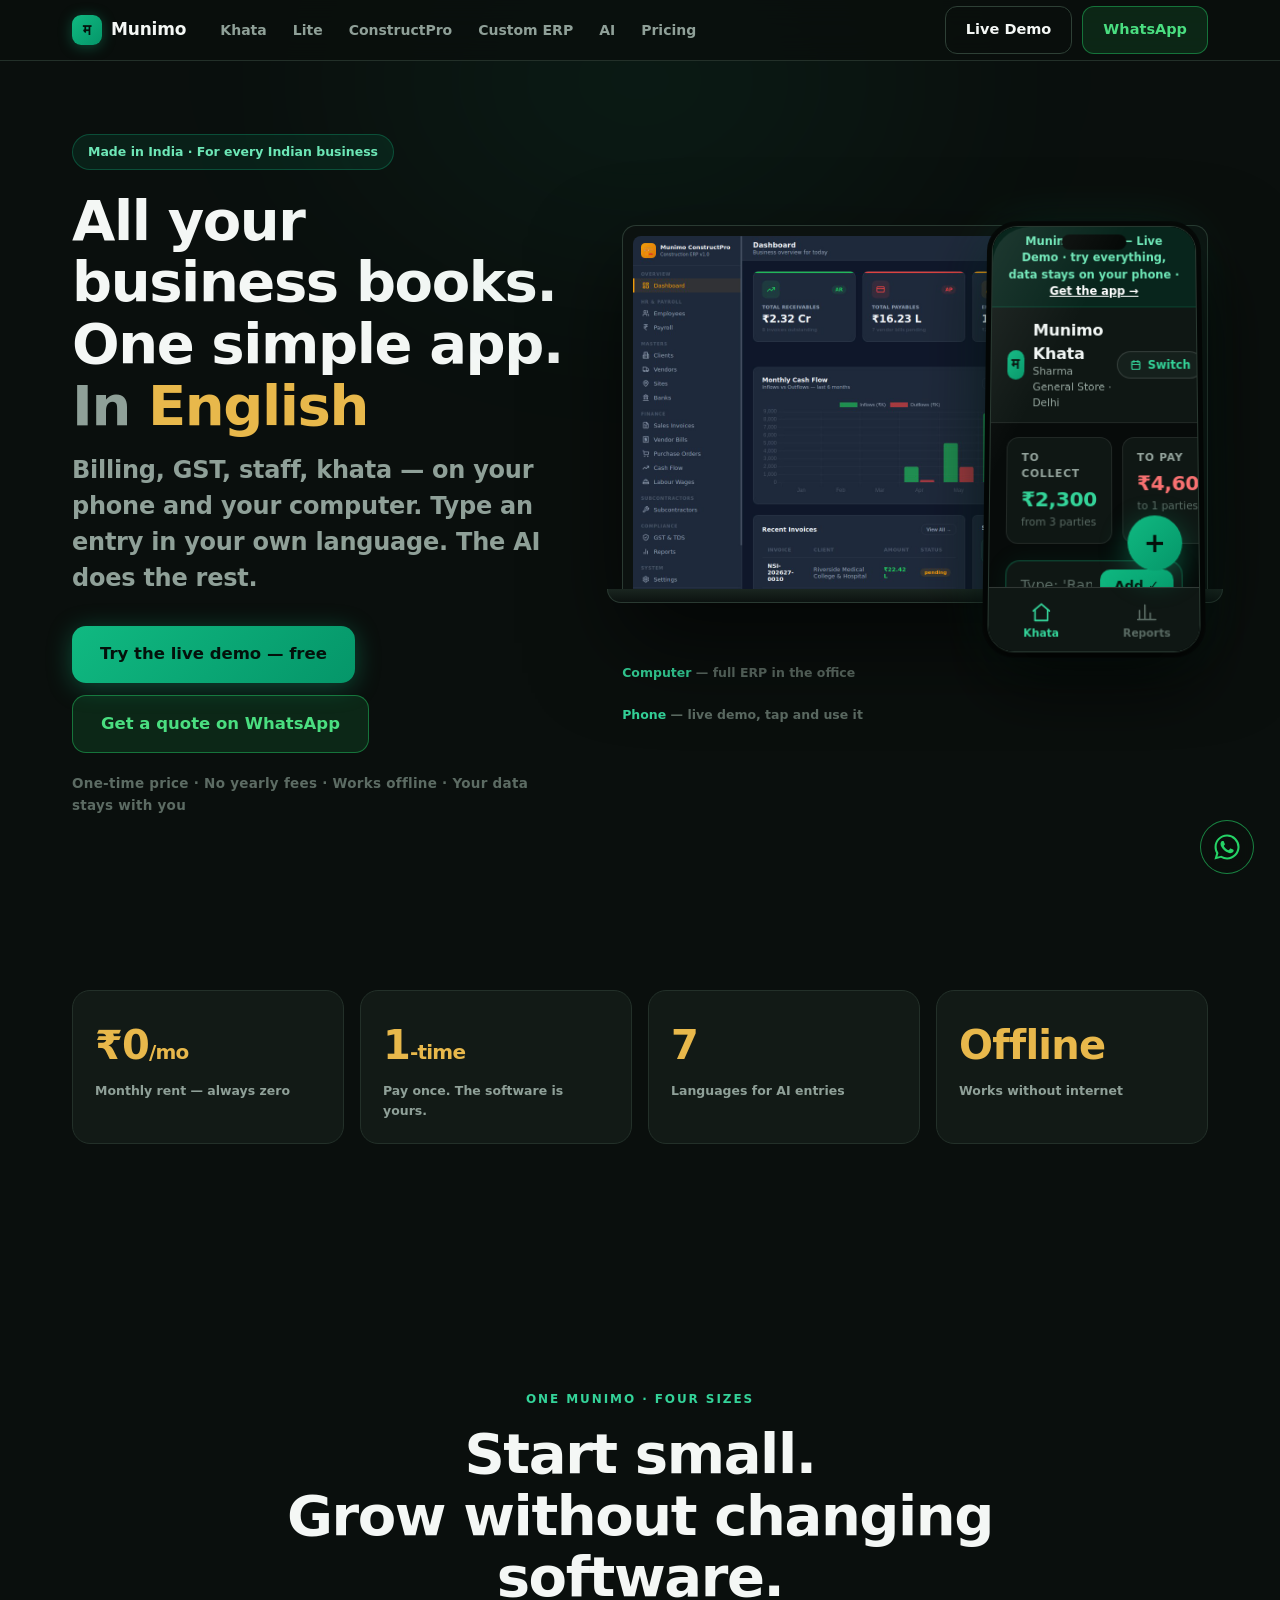
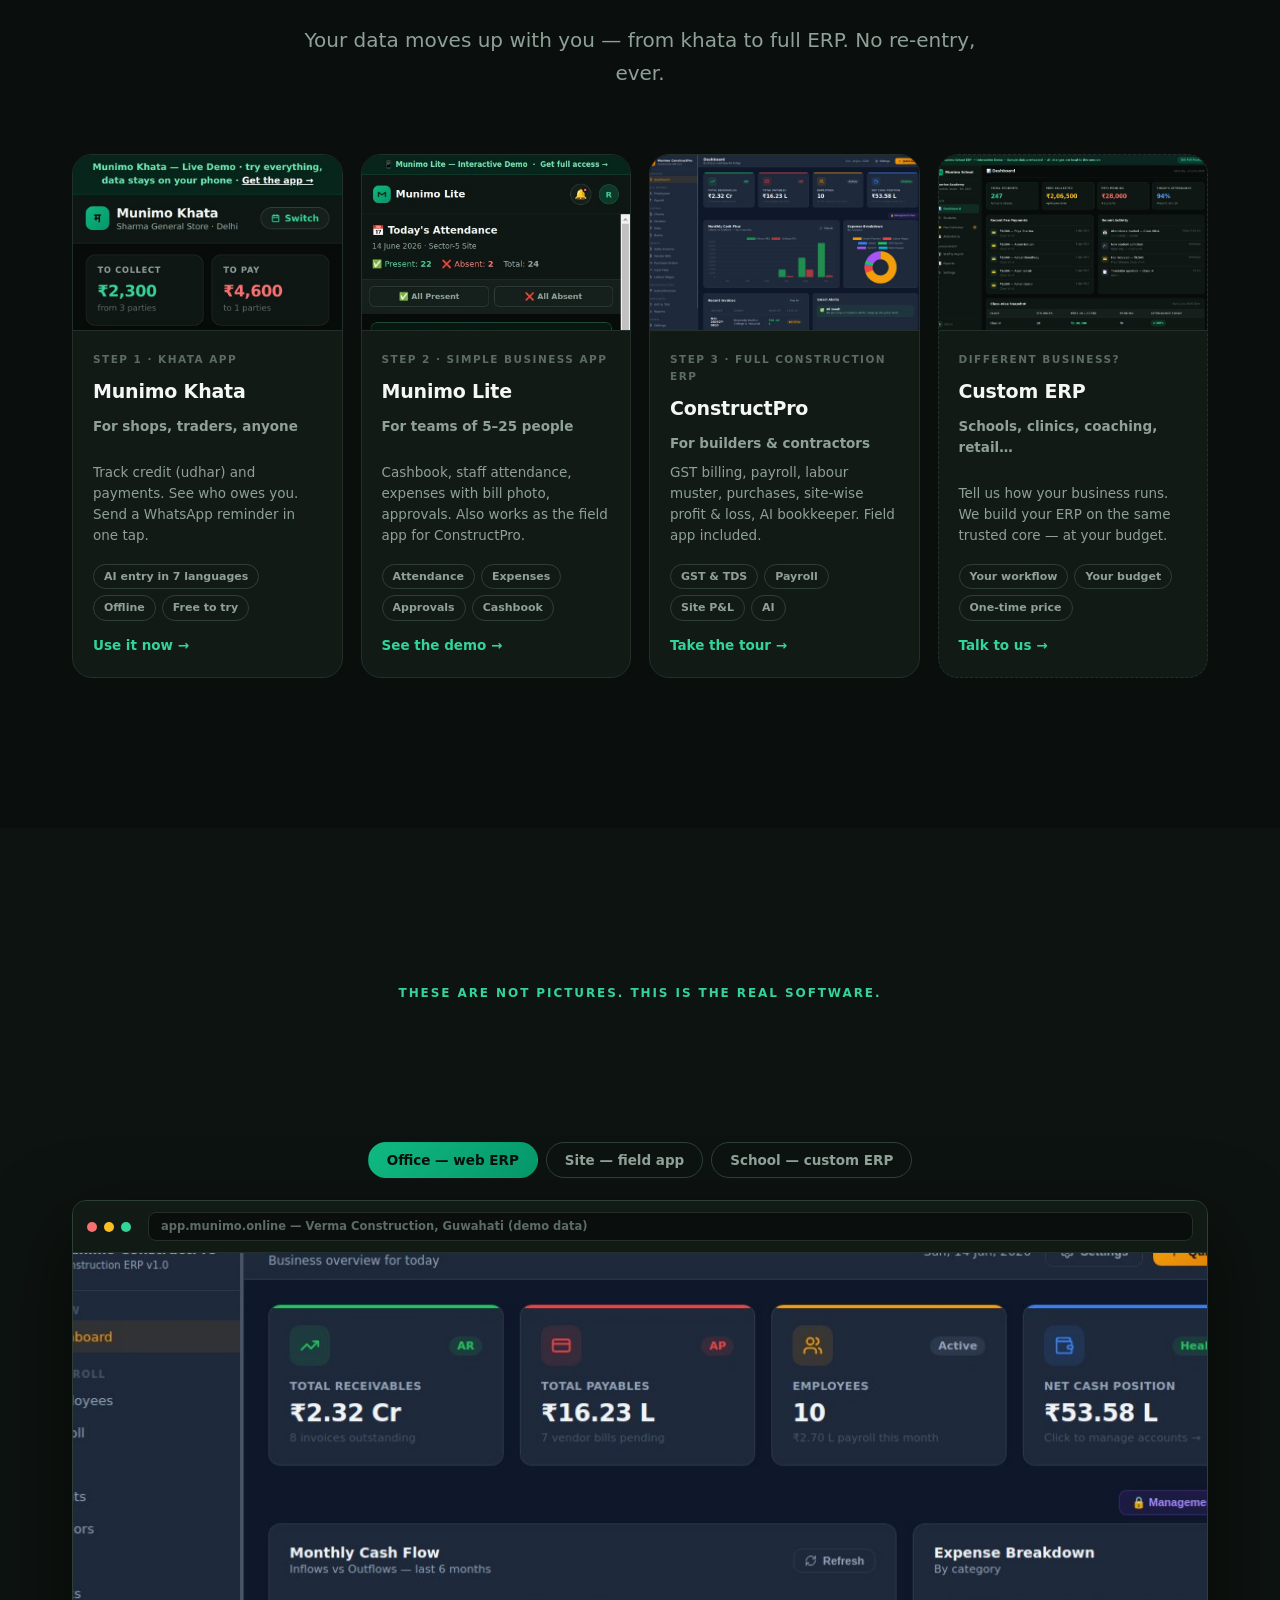
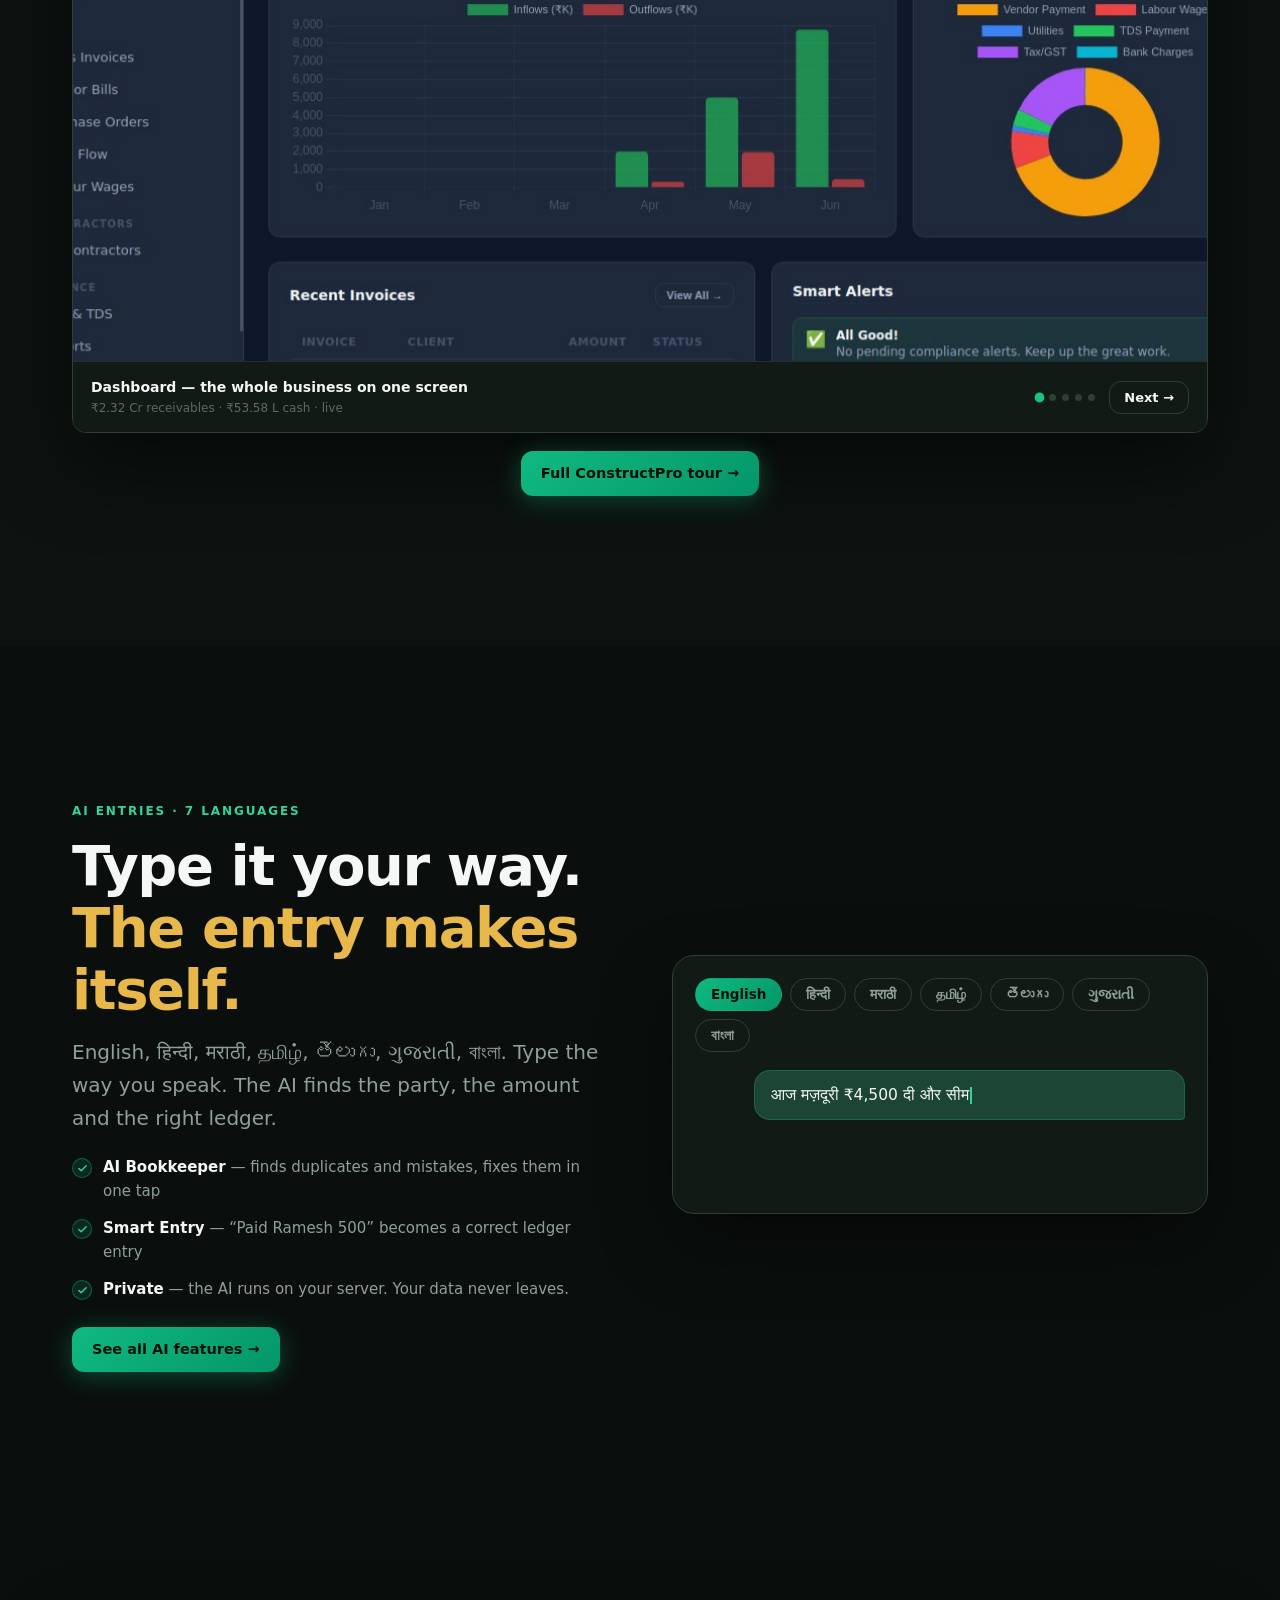
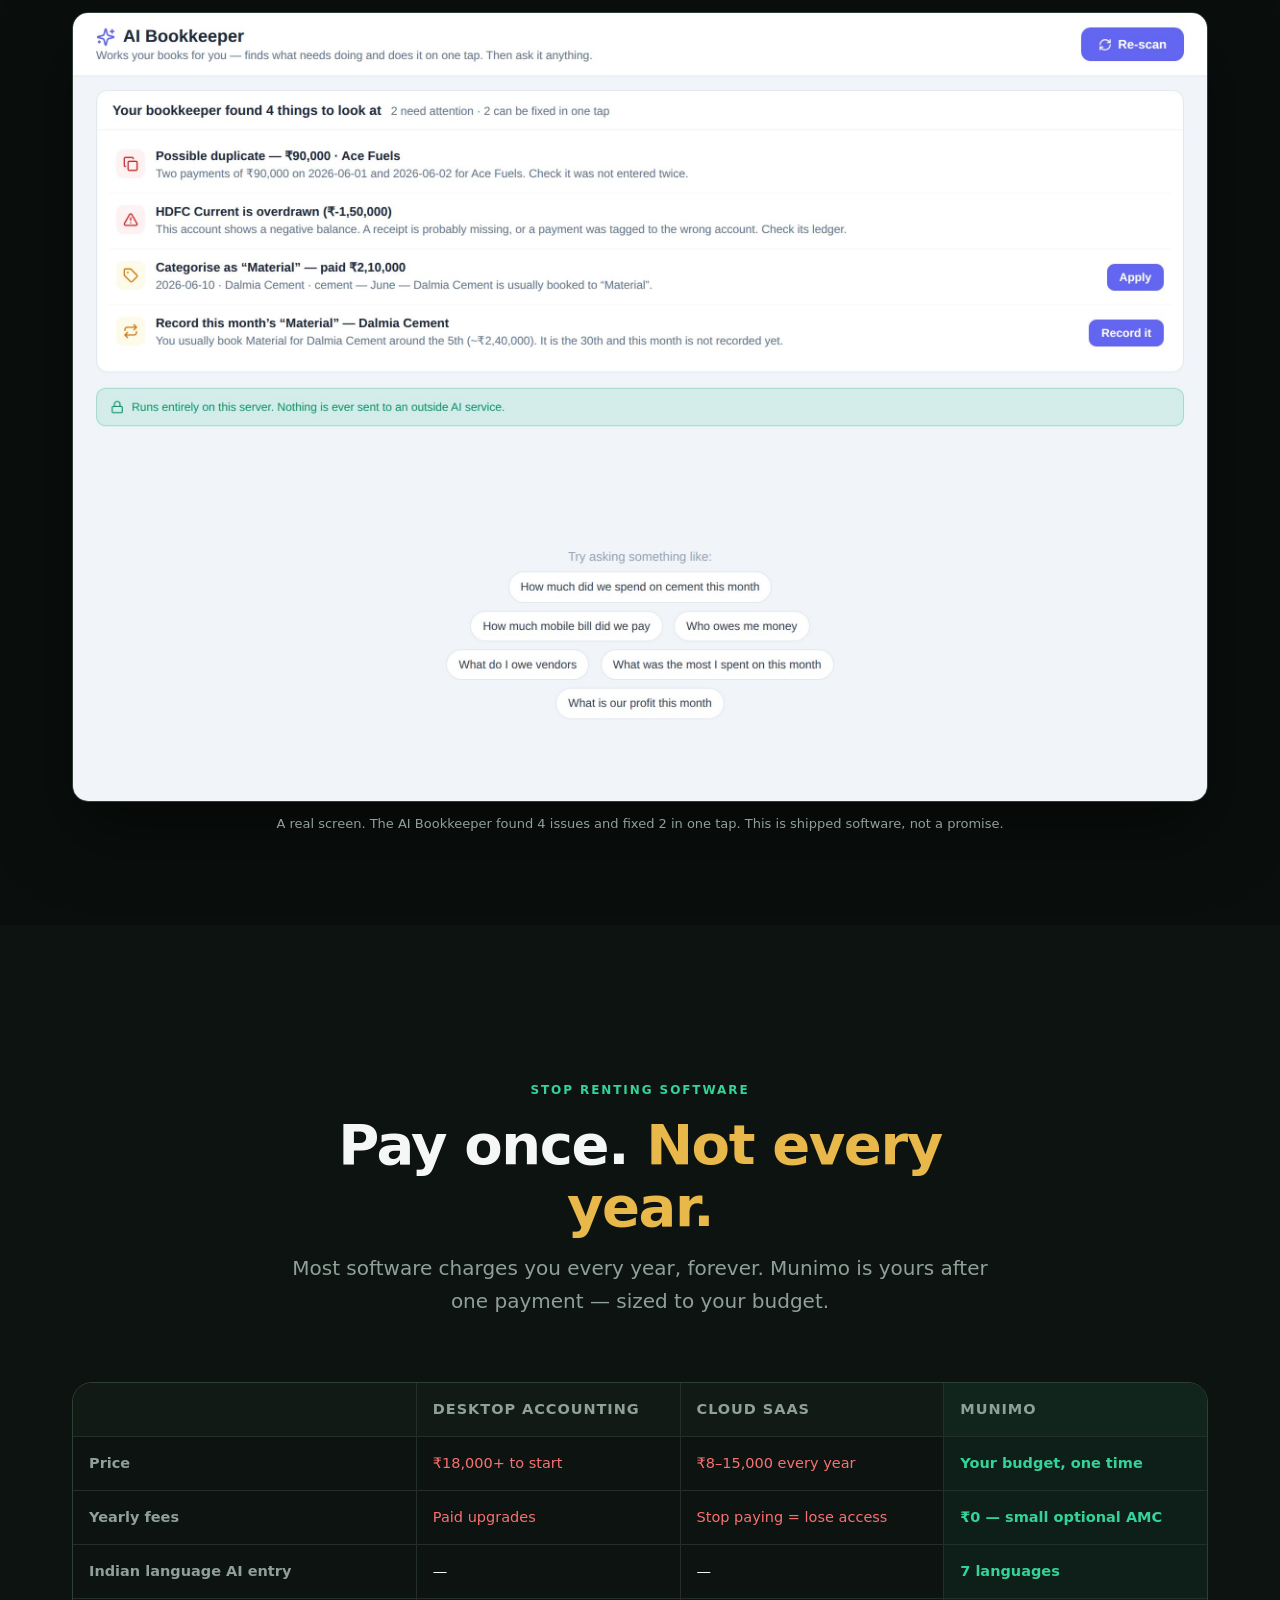
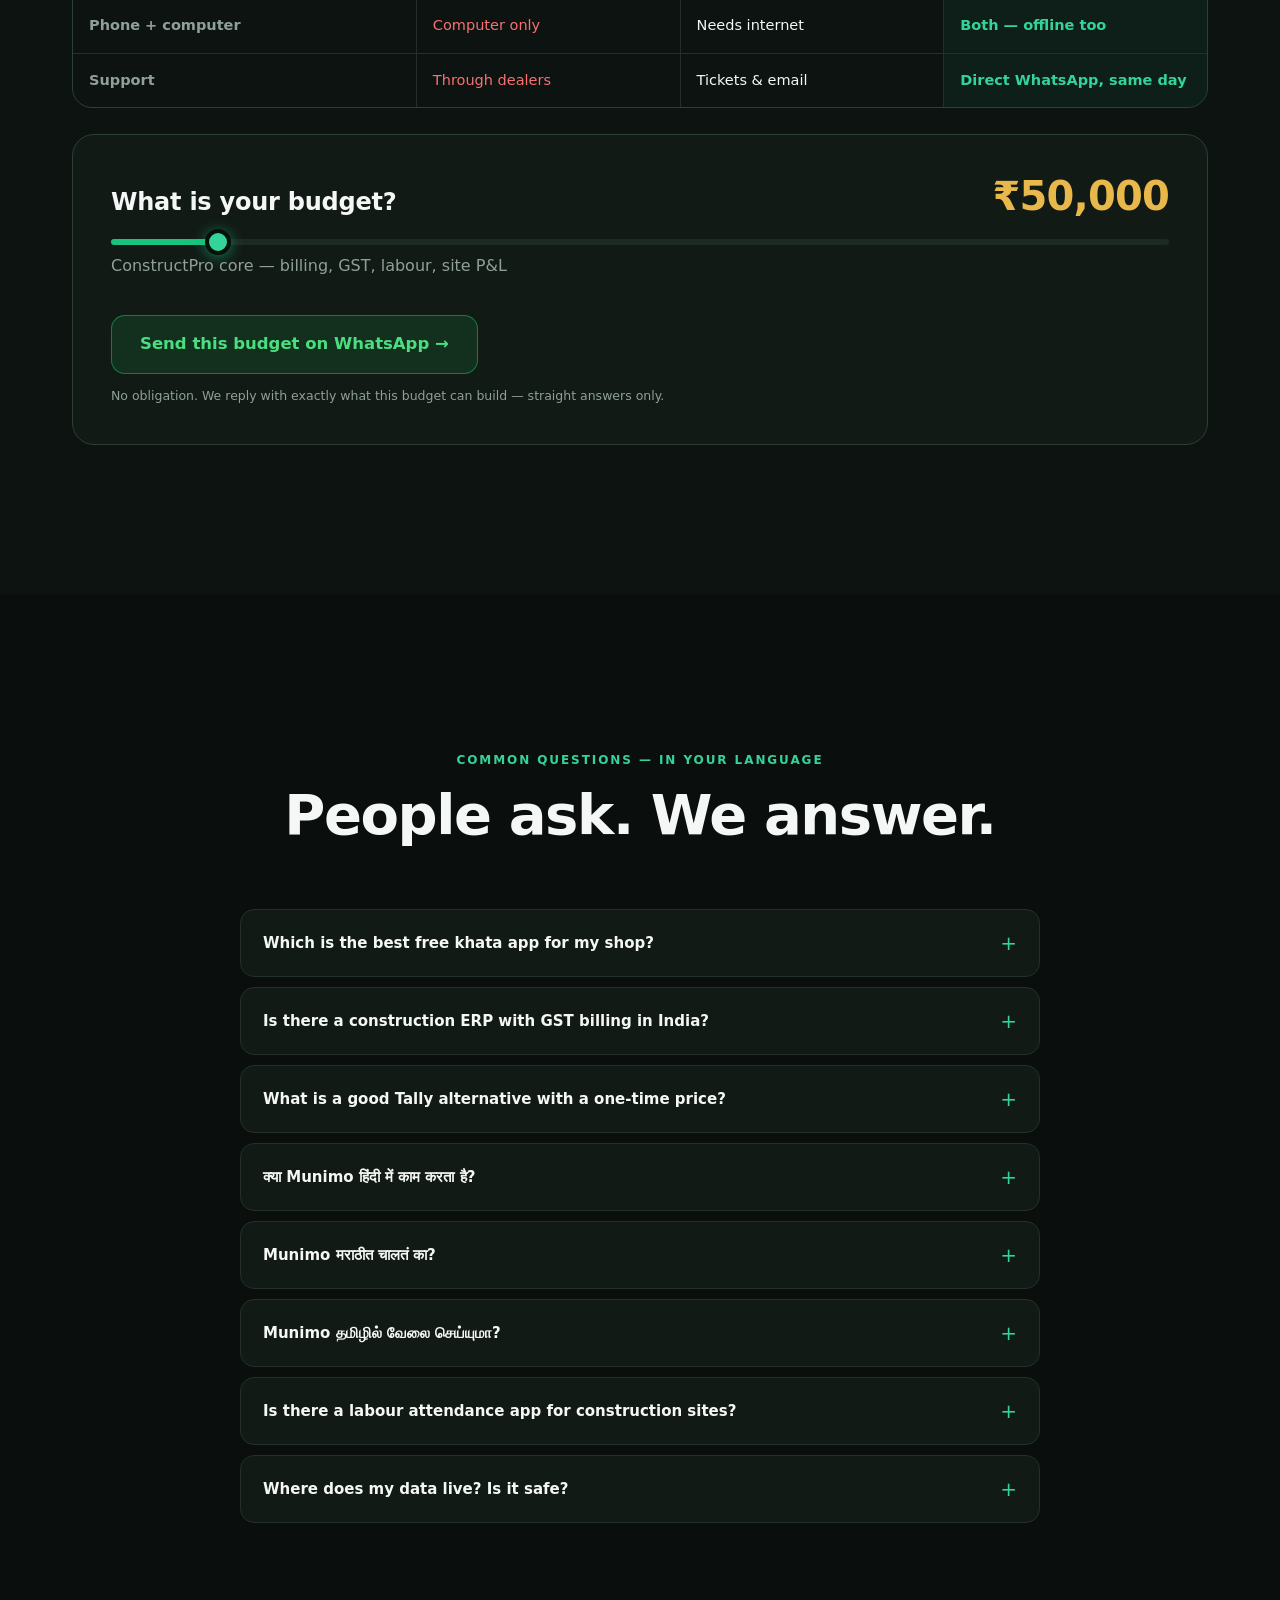
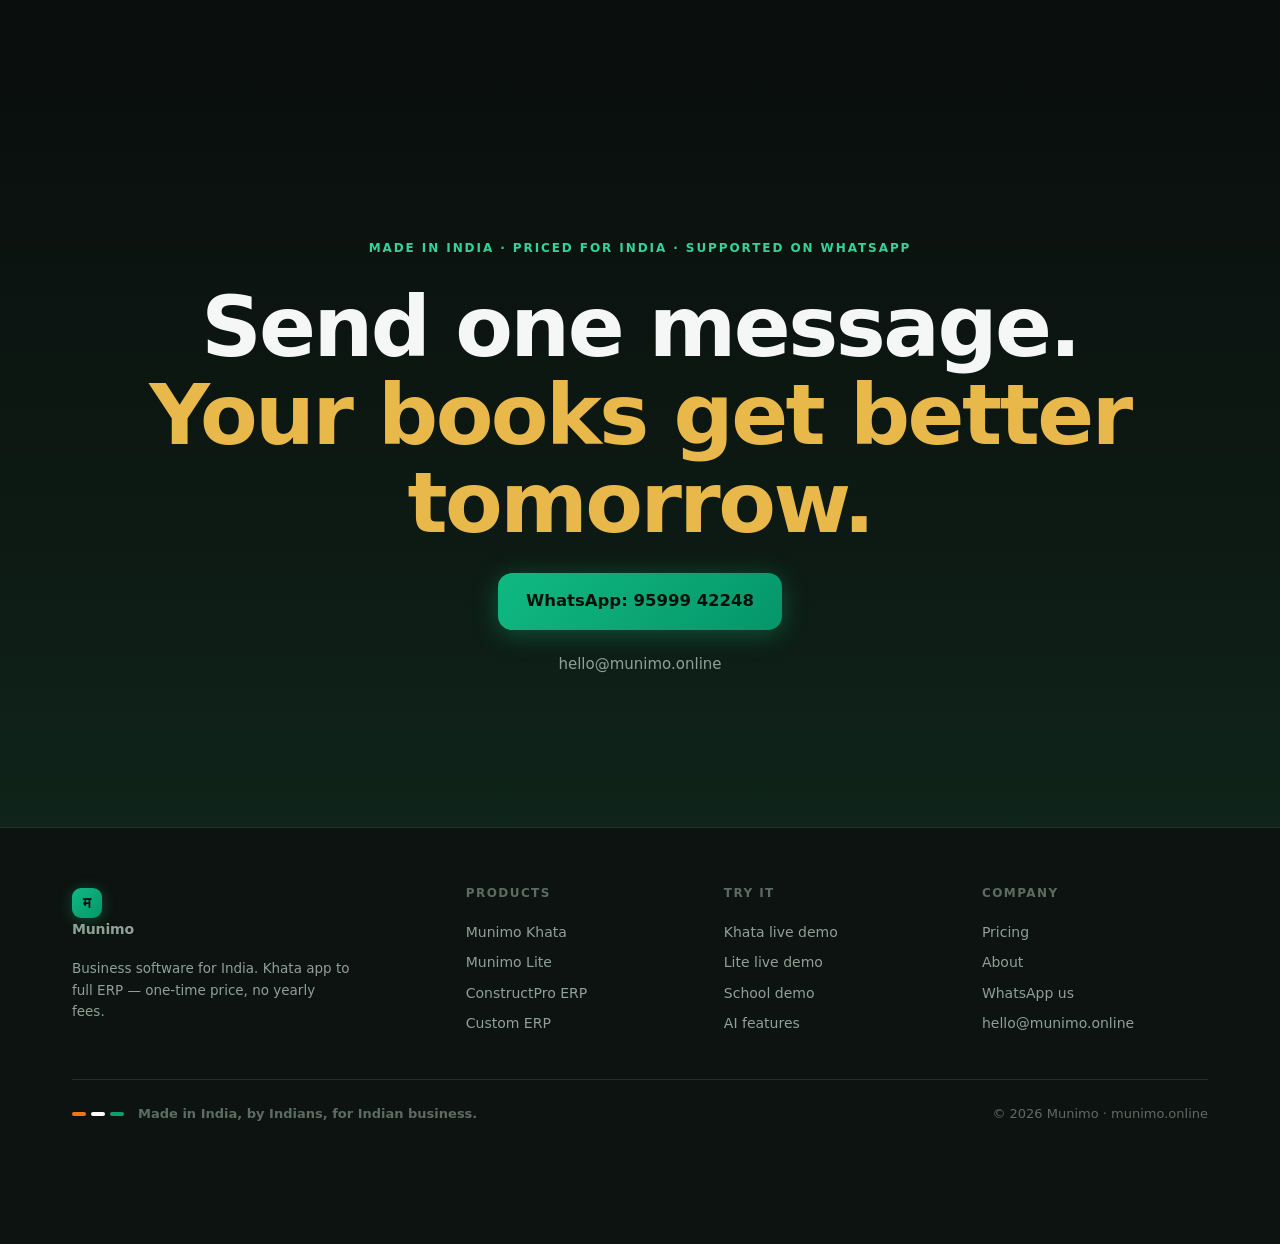
==== commit 6bac5242: "Simple English for all of India, web+mobile hero, Marathi/Telugu AI, SEO Replace all Hinglish site c" ====
--- a/index.html
+++ b/index.html
@@ -3,13 +3,15 @@
 <head>
 <meta charset="UTF-8">
 <meta name="viewport" content="width=device-width, initial-scale=1.0">
-<title>Munimo — Aapka Digital Munim | Khata, Billing, GST & ERP · Made in India</title>
-<meta name="description" content="Munimo is your digital munim — khata app, business app and full construction ERP with GST, payroll and AI bookkeeping in Hindi, Tamil, Gujarati & Bengali. One-time price, no yearly rental. Made in India.">
+<title>Munimo — Khata App, Billing Software & Construction ERP | Made in India</title>
+<meta name="description" content="Munimo makes business software for India — free khata app, simple business app, construction ERP with GST billing, payroll and site P&L, and custom ERP. AI entries in English, Hindi, Marathi, Tamil, Telugu, Gujarati, Bengali. One-time price. No yearly fees.">
+<meta name="keywords" content="khata app, udhar khata app, billing software India, construction ERP software, GST billing software, Tally alternative, labour attendance app, site accounting software, बिलिंग सॉफ्टवेयर, खाता ऐप, कंस्ट्रक्शन सॉफ्टवेयर">
 <link rel="canonical" href="https://munimo.online/">
-<meta property="og:title" content="Munimo — Aapka Digital Munim">
-<meta property="og:description" content="Khata se ERP tak — one-time price, no yearly rental. Try the live demo. Made in India.">
+<meta property="og:title" content="Munimo — Business Software for India. One-Time Price.">
+<meta property="og:description" content="Khata app to full construction ERP. AI entries in 7 Indian languages. Try the live demo — no signup.">
 <meta property="og:image" content="https://munimo.online/assets/dashboard.jpg">
 <meta property="og:url" content="https://munimo.online/">
+<meta property="og:type" content="website">
 <meta name="theme-color" content="#0a0f0d">
 <link rel="icon" type="image/svg+xml" href="assets/munimo-icon.svg">
 <link rel="apple-touch-icon" href="assets/favicon-180.png">
@@ -17,30 +19,64 @@
 <script type="application/ld+json">
 {"@context":"https://schema.org","@type":"Organization","name":"Munimo","url":"https://munimo.online","logo":"https://munimo.online/assets/munimo-icon.svg","email":"hello@munimo.online","telephone":"+91-9599942248","address":{"@type":"PostalAddress","addressCountry":"IN"}}
 </script>
+<script type="application/ld+json">
+{"@context":"https://schema.org","@type":"SoftwareApplication","name":"Munimo ConstructPro","applicationCategory":"BusinessApplication","operatingSystem":"Windows, Web, Android","description":"Construction ERP with GST billing, payroll, labour muster, site P&L and AI bookkeeping. One-time price.","offers":{"@type":"Offer","priceCurrency":"INR","price":"0","description":"One-time price set by your budget. No yearly rental."},"inLanguage":["en","hi","mr","ta","te","gu","bn"],"url":"https://munimo.online/constructpro.html"}
+</script>
+<script type="application/ld+json">
+{"@context":"https://schema.org","@type":"FAQPage","mainEntity":[
+{"@type":"Question","name":"Which is the best free khata app in India?","acceptedAnswer":{"@type":"Answer","text":"Munimo Khata is a free-to-try digital khata app. It tracks udhar (credit) and payments, sends WhatsApp reminders, works offline, and understands entries typed in Hindi or English."}},
+{"@type":"Question","name":"Is there a construction ERP software with GST billing in India?","acceptedAnswer":{"@type":"Answer","text":"Yes. Munimo ConstructPro is a construction ERP made in India. It covers GST invoices, RA bills, payroll, labour muster, purchases, site-wise profit and loss, and an AI bookkeeper. It comes at a one-time price with no yearly rental."}},
+{"@type":"Question","name":"What is a good Tally alternative with a one-time price?","acceptedAnswer":{"@type":"Answer","text":"Munimo is a Tally alternative built for small Indian businesses. You pay once, based on your budget. There is no yearly rental, it works on phone and computer, and it supports entries in 7 Indian languages."}},
+{"@type":"Question","name":"क्या Munimo हिंदी में काम करता है? (Does Munimo work in Hindi?)","acceptedAnswer":{"@type":"Answer","text":"हाँ। Munimo में आप हिंदी में लिख सकते हैं — जैसे 'रमेश को 500 दिए' — और AI सही entry बना देता है। हिंदी, मराठी, தமிழ், తెలుగు, ગુજરાતી और বাংলা सब चलती हैं।"}},
+{"@type":"Question","name":"Munimo தமிழில் வேலை செய்யுமா? (Does Munimo work in Tamil?)","acceptedAnswer":{"@type":"Answer","text":"ஆம். Munimo-வில் தமிழில் தட்டச்சு செய்யலாம் — AI சரியான கணக்கு பதிவை உருவாக்கும். தமிழ், இந்தி, மராத்தி, தெலுங்கு, குஜராத்தி, வங்காளம் அனைத்தும் ஆதரிக்கப்படுகின்றன."}},
+{"@type":"Question","name":"Munimo मराठीत चालतं का? (Does Munimo work in Marathi?)","acceptedAnswer":{"@type":"Answer","text":"हो. Munimo मध्ये तुम्ही मराठीत लिहू शकता — 'आज मजुरी 4500 दिली' — आणि AI योग्य नोंद करतो. मराठी, हिंदी, तमिळ, तेलुगू, गुजराती आणि बंगाली सर्व भाषा चालतात."}},
+{"@type":"Question","name":"Is there a labour attendance app for construction sites?","acceptedAnswer":{"@type":"Answer","text":"Yes. Munimo Lite is the field app for construction sites. Site staff mark labour attendance, add expenses with a photo of the bill, and send them for approval — all from a phone, even offline. It syncs with ConstructPro ERP."}}
+]}
+</script>
 <style>
-/* page-specific */
-.hero{min-height:100svh;display:flex;align-items:center;padding:110px 0 40px;position:relative;overflow:hidden}
+.hero{min-height:100svh;display:flex;align-items:center;padding:100px 0 50px;position:relative;overflow:hidden}
 .hero .glow{width:900px;height:600px;top:-220px;left:50%;transform:translateX(-50%);background:radial-gradient(ellipse,rgba(16,185,129,.18),transparent 65%)}
-.hero-grid{display:grid;grid-template-columns:1.05fr .95fr;gap:clamp(30px,5vw,70px);align-items:center;width:100%}
-@media(max-width:880px){.hero-grid{grid-template-columns:1fr;text-align:center}.hero{padding-top:92px}}
-.hero-hi{display:block;color:var(--t)}
-.hero-sub{display:block;font-size:clamp(20px,3vw,32px);color:var(--m);font-weight:600;letter-spacing:-.01em;margin-top:10px}
-.hero-ctas{display:flex;gap:12px;margin-top:32px;flex-wrap:wrap}
-@media(max-width:880px){.hero-ctas{justify-content:center}}
-.hero-trust{margin-top:22px;font-size:13.5px;color:var(--f);font-weight:600;letter-spacing:.02em}
-.phone-col{display:flex;justify-content:center}
-.demo-hint{margin-top:60px;text-align:center;font-size:13px;color:var(--em3);font-weight:700;letter-spacing:.04em}
-@media(max-width:880px){.demo-hint{margin-top:20px}}
-.demo-ov{position:absolute;inset:0;z-index:8;display:flex;flex-direction:column;align-items:center;justify-content:center;gap:14px;background:linear-gradient(180deg,rgba(7,11,10,.25),rgba(7,11,10,.72));cursor:pointer;transition:opacity .4s,visibility .4s}
+.hero-grid{display:grid;grid-template-columns:.92fr 1.08fr;gap:clamp(26px,4vw,56px);align-items:center;width:100%}
+@media(max-width:960px){.hero-grid{grid-template-columns:1fr;text-align:center}.hero{padding-top:90px}}
+.hero-sub{display:block;font-size:clamp(17px,2.2vw,24px);color:var(--m);font-weight:600;letter-spacing:-.01em;margin-top:16px;line-height:1.5}
+.flipw{color:var(--gold);perspective:600px}
+.hero-ctas{display:flex;gap:12px;margin-top:30px;flex-wrap:wrap}
+@media(max-width:960px){.hero-ctas{justify-content:center}}
+.hero-trust{margin-top:20px;font-size:13.5px;color:var(--f);font-weight:600;letter-spacing:.02em}
+/* laptop + live phone composition */
+.combo{position:relative;padding-bottom:34px}
+.combo .laptop{width:100%;max-width:640px;margin:0 auto}
+.combo .laptop-screen img{width:100%;display:block}
+.combo .phonewrap{position:absolute;right:clamp(-6px,1vw,10px);bottom:10px;z-index:4;perspective:1200px}
+.combo .phone{width:clamp(150px,17vw,208px);aspect-ratio:340/700;border-radius:26px;box-shadow:0 30px 70px rgba(0,0,0,.75),0 0 0 5px #060a08,0 0 60px rgba(16,185,129,.14)}
+.combo .phone::before{width:66px;height:16px;top:8px}
+@media(max-width:960px){
+  .combo{max-width:560px;margin:0 auto}
+  .combo .phonewrap{right:0;bottom:8px}
+  .combo .phone{width:clamp(140px,34vw,180px)}
+}
+.combo-caption{display:flex;justify-content:flex-start;gap:22px;margin-top:26px;font-size:12.5px;color:var(--f);font-weight:700;flex-wrap:wrap;max-width:60%}
+@media(max-width:960px){.combo-caption{max-width:56%;justify-content:center}}
+.combo-caption b{color:var(--em2)}
+.demo-ov{position:absolute;inset:0;z-index:8;display:flex;flex-direction:column;align-items:center;justify-content:center;gap:10px;background:linear-gradient(180deg,rgba(7,11,10,.2),rgba(7,11,10,.7));cursor:pointer;transition:opacity .4s,visibility .4s}
 .demo-ov.gone{opacity:0;visibility:hidden}
 .demo-ov img{width:100%;height:100%;object-fit:cover;object-position:top;position:absolute;inset:0;z-index:-1}
-.playring{width:74px;height:74px;border-radius:50%;background:rgba(16,185,129,.92);display:flex;align-items:center;justify-content:center;box-shadow:0 0 0 0 rgba(16,185,129,.5);animation:pulse 2s infinite}
-@keyframes pulse{70%{box-shadow:0 0 0 22px rgba(16,185,129,0)}100%{box-shadow:0 0 0 0 rgba(16,185,129,0)}}
-.playring svg{width:26px;height:26px;fill:#04110b;margin-left:3px}
-.demo-ov b{font-size:15px;color:#fff;text-shadow:0 2px 12px rgba(0,0,0,.8)}
+.playring{width:56px;height:56px;border-radius:50%;background:rgba(16,185,129,.94);display:flex;align-items:center;justify-content:center;animation:pulse 2s infinite}
+@keyframes pulse{70%{box-shadow:0 0 0 18px rgba(16,185,129,0)}100%{box-shadow:0 0 0 0 rgba(16,185,129,0)}}
+.playring svg{width:20px;height:20px;fill:#04110b;margin-left:2px}
+.demo-ov b{font-size:12px;color:#fff;text-shadow:0 2px 12px rgba(0,0,0,.8);text-align:center;padding:0 10px}
+.lfeat{display:flex;flex-wrap:wrap;gap:6px;margin-top:10px}
+.lfeat span{font-size:11px;font-weight:700;color:var(--m);border:1px solid var(--hair2);border-radius:14px;padding:3px 10px}
+.who{font-size:12px;color:var(--gold);font-weight:700;margin-top:2px}
 .ai-proof{border-radius:16px;overflow:hidden;border:1px solid var(--hair2);box-shadow:0 30px 70px rgba(0,0,0,.5)}
 .closer{background:linear-gradient(180deg,var(--ink) 0%,#0d1a14 60%,#0f241a 100%);text-align:center}
-.bignum{font-size:clamp(24px,4.4vw,44px);font-weight:800;letter-spacing:.01em;color:var(--t)}
+.faq{max-width:800px;margin:0 auto}
+.faq details{background:var(--surface);border:1px solid var(--hair);border-radius:14px;margin-bottom:10px;overflow:hidden}
+.faq summary{padding:17px 22px;font-weight:700;font-size:15px;cursor:pointer;list-style:none;display:flex;justify-content:space-between;align-items:center;gap:12px}
+.faq summary::-webkit-details-marker{display:none}
+.faq summary::after{content:'+';color:var(--em2);font-size:20px;font-weight:400;flex-shrink:0}
+.faq details[open] summary::after{content:'−'}
+.faq .fa{padding:0 22px 18px;color:var(--m);font-size:14.5px}
 </style>
 </head>
 <body>
@@ -58,130 +94,140 @@
     </nav>
     <div class="hd-cta">
       <a class="btn btn-ghost" href="demo/khata/">Live Demo</a>
-      <a class="btn btn-wa" href="https://wa.me/919599942248?text=Hi%20Munimo!%20Mujhe%20apne%20business%20ke%20liye%20software%20chahiye." target="_blank" rel="noopener">WhatsApp</a>
+      <a class="btn btn-wa" href="https://wa.me/919599942248?text=Hi%20Munimo!%20I%20need%20software%20for%20my%20business.%20Business:%20____%20City:%20____" target="_blank" rel="noopener">WhatsApp</a>
     </div>
   </div>
 </header>
 
-<!-- ═══ S1 · HERO — the phone rises, and it's real ═══ -->
+<!-- ═══ HERO — web + mobile together, and the phone is a real app ═══ -->
 <section class="hero">
   <div class="glow"></div>
   <div class="wrap hero-grid">
     <div>
-      <span class="pill">Made in India · भारत में बना</span>
-      <h1 class="h-display" style="margin-top:22px">
-        <span class="hero-hi">आपका मुनीम.</span>
-        <span class="hero-hi gold">अब आपके फ़ोन में.</span>
-        <span class="hero-sub">Your munim — now in your phone. Khata se full ERP tak.</span>
+      <span class="pill">Made in India · For every Indian business</span>
+      <h1 class="h1" style="margin-top:20px">
+        All your business books.<br>One simple app.<br>
+        <span style="color:var(--m);font-weight:700">In</span> <span class="gold flipw" data-flip="English|हिन्दी|मराठी|தமிழ்|తెలుగు|ગુજરાતી|বাংলা">English</span>
       </h1>
+      <span class="hero-sub">Billing, GST, staff, khata — on your phone and your computer. Type an entry in your own language. The AI does the rest.</span>
       <div class="hero-ctas">
-        <a class="btn btn-em btn-big" href="demo/khata/">Demo chalao — free, no signup</a>
-        <a class="btn btn-wa btn-big" href="https://wa.me/919599942248?text=Hi%20Munimo!%20Quote%20chahiye.%20Business:%20____%20City:%20____" target="_blank" rel="noopener">Quote on WhatsApp</a>
-      </div>
-      <div class="hero-trust">₹ one-time price · no yearly rental · works offline · data 100% aapka</div>
-    </div>
-    <div class="phone-col">
-      <div class="stage">
-        <div class="phone" data-hero-phone data-demo="demo/khata/">
-          <div class="demo-ov">
-            <img src="assets/demo/khata-home.jpg" alt="" loading="eager">
-            <div class="playring"><svg viewBox="0 0 24 24"><path d="M8 5v14l11-7z"/></svg></div>
-            <b>Chhu ke dekho — yeh asli app hai</b>
+        <a class="btn btn-em btn-big" href="demo/khata/">Try the live demo — free</a>
+        <a class="btn btn-wa btn-big" href="https://wa.me/919599942248?text=Hi%20Munimo!%20I%20want%20a%20quote.%20Business:%20____%20City:%20____" target="_blank" rel="noopener">Get a quote on WhatsApp</a>
+      </div>
+      <div class="hero-trust">One-time price · No yearly fees · Works offline · Your data stays with you</div>
+    </div>
+    <div>
+      <div class="combo">
+        <div class="laptop">
+          <div class="laptop-screen"><img src="assets/dashboard.jpg" alt="Munimo ERP on computer — dashboard with receivables, cash position and charts" loading="eager"></div>
+          <div class="laptop-base"></div>
+        </div>
+        <div class="phonewrap">
+          <div class="phone" data-hero-phone data-demo="demo/khata/">
+            <div class="demo-ov">
+              <img src="assets/demo/khata-home.jpg" alt="">
+              <div class="playring"><svg viewBox="0 0 24 24"><path d="M8 5v14l11-7z"/></svg></div>
+              <b>Tap — it's a real app</b>
+            </div>
           </div>
         </div>
-        <div class="demo-hint">↑ Live app · entry karke dekho · “Ramesh ko 500 diye” likh do</div>
-      </div>
-    </div>
-  </div>
-</section>
-
-<!-- ═══ S2 · POSTURE STATS ═══ -->
+      </div>
+      <div class="combo-caption"><span><b>Computer</b> — full ERP in the office</span><span><b>Phone</b> — live demo, tap and use it</span></div>
+    </div>
+  </div>
+</section>
+
+<!-- ═══ POSTURE STATS ═══ -->
 <section class="sec-tight">
   <div class="wrap">
     <div class="stats">
-      <div class="stat rv"><div class="sv num">₹0<span style="font-size:.5em">/mo</span></div><div class="sl">Monthly rental — hamesha zero</div></div>
-      <div class="stat rv rv2"><div class="sv num">1<span style="font-size:.5em">-time</span></div><div class="sl">Ek baar price, software aapka</div></div>
-      <div class="stat rv rv3"><div class="sv">Same day</div><div class="sl">WhatsApp par jawab</div></div>
-      <div class="stat rv rv4"><div class="sv">Offline</div><div class="sl">Bina internet bhi chalta hai</div></div>
-    </div>
-  </div>
-</section>
-
-<!-- ═══ S3 · THE LADDER ═══ -->
+      <div class="stat rv"><div class="sv num">₹0<span style="font-size:.5em">/mo</span></div><div class="sl">Monthly rent — always zero</div></div>
+      <div class="stat rv rv2"><div class="sv num">1<span style="font-size:.5em">-time</span></div><div class="sl">Pay once. The software is yours.</div></div>
+      <div class="stat rv rv3"><div class="sv">7</div><div class="sl">Languages for AI entries</div></div>
+      <div class="stat rv rv4"><div class="sv">Offline</div><div class="sl">Works without internet</div></div>
+    </div>
+  </div>
+</section>
+
+<!-- ═══ THE LADDER ═══ -->
 <section class="sec" id="products">
   <div class="wrap">
     <div class="sechead center">
       <span class="eyebrow">One Munimo · Four sizes</span>
-      <h2 class="h1 rv">Chhota shuru karo.<br>Bada hone par <span class="gold">Munimo hi</span> rahega.</h2>
-      <p class="lead rv rv2" style="margin-top:16px">Khata app se full ERP tak — aapka data saath chalta hai, dobara entry nahi.</p>
+      <h2 class="h1 rv">Start small.<br>Grow without changing software.</h2>
+      <p class="lead rv rv2" style="margin-top:16px">Your data moves up with you — from khata to full ERP. No re-entry, ever.</p>
     </div>
     <div class="ladder">
       <a class="lcard rv" href="khata.html">
-        <div class="shotwrap"><img src="assets/demo/khata-home.jpg" alt="Munimo Khata app" loading="lazy"></div>
+        <div class="shotwrap"><img src="assets/demo/khata-home.jpg" alt="Munimo Khata app — credit and payment ledger" loading="lazy"></div>
         <div class="lbody">
-          <span class="lstep">Step 1 · Sabke liye</span>
+          <span class="lstep">Step 1 · Khata app</span>
           <h3>Munimo Khata</h3>
-          <p>Udhaar-jama ka digital khata. Hindi me likho, AI entry bana dega. WhatsApp se yaad dilao.</p>
-          <span class="lprice">Free try · phone me install</span>
-          <span class="larrow">Abhi chalao →</span>
+          <p class="who">For shops, traders, anyone</p>
+          <p>Track credit (udhar) and payments. See who owes you. Send a WhatsApp reminder in one tap.</p>
+          <div class="lfeat"><span>AI entry in 7 languages</span><span>Offline</span><span>Free to try</span></div>
+          <span class="larrow">Use it now →</span>
         </div>
       </a>
       <a class="lcard rv rv2" href="lite.html">
-        <div class="shotwrap"><img src="assets/demo/lite-attendance.jpg" alt="Munimo Lite app" loading="lazy"></div>
+        <div class="shotwrap"><img src="assets/demo/lite-attendance.jpg" alt="Munimo Lite — staff attendance on phone" loading="lazy"></div>
         <div class="lbody">
-          <span class="lstep">Step 2 · Choti team</span>
+          <span class="lstep">Step 2 · Simple business app</span>
           <h3>Munimo Lite</h3>
-          <p>Cashbook, staff attendance, kharcha approval — site ya dukaan, sab phone se.</p>
-          <span class="lprice">Aapke budget me</span>
-          <span class="larrow">Demo dekho →</span>
+          <p class="who">For teams of 5–25 people</p>
+          <p>Cashbook, staff attendance, expenses with bill photo, approvals. Also works as the field app for ConstructPro.</p>
+          <div class="lfeat"><span>Attendance</span><span>Expenses</span><span>Approvals</span><span>Cashbook</span></div>
+          <span class="larrow">See the demo →</span>
         </div>
       </a>
       <a class="lcard rv rv3" href="constructpro.html">
-        <div class="shotwrap"><img src="assets/dashboard.jpg" alt="Munimo ConstructPro ERP dashboard" loading="lazy"></div>
+        <div class="shotwrap"><img src="assets/dashboard.jpg" alt="Munimo ConstructPro — construction ERP dashboard" loading="lazy"></div>
         <div class="lbody">
-          <span class="lstep">Step 3 · Poora business</span>
-          <h3>ConstructPro ERP</h3>
-          <p>Construction ka full ERP — billing, GST, payroll, labour muster, site P&L, AI bookkeeper.</p>
-          <span class="lprice">One-time · Tally se sasta</span>
-          <span class="larrow">Tour lo →</span>
+          <span class="lstep">Step 3 · Full construction ERP</span>
+          <h3>ConstructPro</h3>
+          <p class="who">For builders & contractors</p>
+          <p>GST billing, payroll, labour muster, purchases, site-wise profit & loss, AI bookkeeper. Field app included.</p>
+          <div class="lfeat"><span>GST & TDS</span><span>Payroll</span><span>Site P&L</span><span>AI</span></div>
+          <span class="larrow">Take the tour →</span>
         </div>
       </a>
       <a class="lcard rv rv4" href="custom.html" style="border-style:dashed">
-        <div class="shotwrap"><img src="assets/demo/school-dashboard.jpg" alt="Custom ERP example — school" loading="lazy"></div>
+        <div class="shotwrap"><img src="assets/demo/school-dashboard.jpg" alt="Custom ERP example — school management" loading="lazy"></div>
         <div class="lbody">
-          <span class="lstep">Aapka business alag hai?</span>
+          <span class="lstep">Different business?</span>
           <h3>Custom ERP</h3>
-          <p>School, clinic, coaching, retail — batao kya chahiye, hum aapka ERP bana denge.</p>
-          <span class="lprice">Budget aap batao</span>
-          <span class="larrow">Baat karo →</span>
+          <p class="who">Schools, clinics, coaching, retail…</p>
+          <p>Tell us how your business runs. We build your ERP on the same trusted core — at your budget.</p>
+          <div class="lfeat"><span>Your workflow</span><span>Your budget</span><span>One-time price</span></div>
+          <span class="larrow">Talk to us →</span>
         </div>
       </a>
     </div>
   </div>
 </section>
 
-<!-- ═══ S4 · DEMO THEATRE — real screens, moving ═══ -->
+<!-- ═══ DEMO THEATRE ═══ -->
 <section class="sec" style="background:var(--ink2)">
   <div class="wrap">
     <div class="sechead center">
-      <span class="eyebrow">Yeh photo nahi — asli software hai</span>
-      <h2 class="h1 rv">Khud dekh lo, andar se.</h2>
+      <span class="eyebrow">These are not pictures. This is the real software.</span>
+      <h2 class="h1 rv">See it from the inside.</h2>
     </div>
     <div class="ttabs rv" data-ttabs>
-      <button class="ttab on" data-show="th-con" data-pool=".th-pane">Contractor</button>
-      <button class="ttab" data-show="th-site" data-pool=".th-pane">Site Team</button>
-      <button class="ttab" data-show="th-school" data-pool=".th-pane">School</button>
+      <button class="ttab on" data-show="th-con" data-pool=".th-pane">Office — web ERP</button>
+      <button class="ttab" data-show="th-site" data-pool=".th-pane">Site — field app</button>
+      <button class="ttab" data-show="th-school" data-pool=".th-pane">School — custom ERP</button>
     </div>
 
     <div class="th-pane rv" id="th-con">
       <div class="browser" data-theatre>
-        <div class="browser-bar"><span class="bdot" style="background:#f87171"></span><span class="bdot" style="background:#fbbf24"></span><span class="bdot" style="background:#34d399"></span><span class="burl">app.munimo.online — Verma Construction, Guwahati</span></div>
+        <div class="browser-bar"><span class="bdot" style="background:#f87171"></span><span class="bdot" style="background:#fbbf24"></span><span class="bdot" style="background:#34d399"></span><span class="burl">app.munimo.online — Verma Construction, Guwahati (demo data)</span></div>
         <div class="theatre-vp">
-          <div class="shot on" data-cap="Dashboard — poora business ek nazar me" data-sub="₹2.32 Cr receivables · ₹53.58 L cash position · live"><img src="assets/dashboard.jpg" alt="ERP dashboard" loading="lazy"><span class="hotspot" style="left:30%;top:22%"></span></div>
-          <div class="shot" data-cap="GST invoice — 30 second me ban jata hai" data-sub="GSTR-ready · e-invoice · print & WhatsApp"><img src="assets/invoices.jpg" alt="Invoices" loading="lazy"><span class="hotspot" style="left:78%;top:14%"></span></div>
-          <div class="shot" data-cap="Labour muster — 12 mazdoor, hafta auto-calculate" data-sub="Attendance → wages → advance sab linked"><img src="assets/labour.jpg" alt="Labour muster" loading="lazy"><span class="hotspot" style="left:52%;top:38%"></span></div>
-          <div class="shot" data-cap="GST & TDS — compliance khud sambhal leta hai" data-sub="GSTR-1, GSTR-2B match, TDS 194C — one click"><img src="assets/gst.jpg" alt="GST module" loading="lazy"><span class="hotspot" style="left:40%;top:30%"></span></div>
-          <div class="shot" data-cap="Reports — Trial Balance se Site P&L tak" data-sub="CA ko bhejo, Tally export bhi hai"><img src="assets/reports-trialbalance.jpg" alt="Trial balance report" loading="lazy"><span class="hotspot" style="left:60%;top:26%"></span></div>
+          <div class="shot on" data-cap="Dashboard — the whole business on one screen" data-sub="₹2.32 Cr receivables · ₹53.58 L cash · live"><img src="assets/dashboard.jpg" alt="Construction ERP dashboard" loading="lazy"><span class="hotspot" style="left:30%;top:22%"></span></div>
+          <div class="shot" data-cap="GST invoice — ready in 30 seconds" data-sub="GSTR-ready · e-invoice · print & WhatsApp"><img src="assets/invoices.jpg" alt="GST invoices" loading="lazy"><span class="hotspot" style="left:78%;top:14%"></span></div>
+          <div class="shot" data-cap="Labour muster — wages calculate themselves" data-sub="Attendance → weekly wages → advances, all linked"><img src="assets/labour.jpg" alt="Labour muster and wages" loading="lazy"><span class="hotspot" style="left:52%;top:38%"></span></div>
+          <div class="shot" data-cap="GST & TDS — compliance handled" data-sub="GSTR-1, GSTR-2B match, TDS 194C — one click"><img src="assets/gst.jpg" alt="GST and TDS module" loading="lazy"><span class="hotspot" style="left:40%;top:30%"></span></div>
+          <div class="shot" data-cap="Reports — trial balance to site P&L" data-sub="Send to your CA. Tally export included."><img src="assets/reports-trialbalance.jpg" alt="Trial balance report" loading="lazy"><span class="hotspot" style="left:60%;top:26%"></span></div>
         </div>
         <div class="theatre-cap">
           <div><div class="tc-txt"></div><div class="tc-sub"></div></div>
@@ -189,16 +235,16 @@
           <button class="btn btn-ghost" data-next style="padding:8px 14px;font-size:13px">Next →</button></div>
         </div>
       </div>
-      <p class="center" style="margin-top:18px"><a class="btn btn-em" href="constructpro.html">ConstructPro ka poora tour →</a></p>
+      <p class="center" style="margin-top:18px"><a class="btn btn-em" href="constructpro.html">Full ConstructPro tour →</a></p>
     </div>
 
     <div class="th-pane" id="th-site" style="display:none">
       <div class="browser" data-theatre>
-        <div class="browser-bar"><span class="bdot" style="background:#f87171"></span><span class="bdot" style="background:#fbbf24"></span><span class="bdot" style="background:#34d399"></span><span class="burl">Munimo Lite — site manager ke phone me</span></div>
+        <div class="browser-bar"><span class="bdot" style="background:#f87171"></span><span class="bdot" style="background:#fbbf24"></span><span class="bdot" style="background:#34d399"></span><span class="burl">Munimo Lite — the field app, on the site manager's phone</span></div>
         <div class="theatre-vp" style="aspect-ratio:16/9">
-          <div class="shot on" data-cap="Subah 7 baje — attendance phone se" data-sub="22/24 present · 92% · ek tap me submit"><img src="assets/demo/lite-attendance.jpg" alt="Lite attendance" loading="lazy" style="object-fit:contain;background:#070b0a"></div>
-          <div class="shot" data-cap="Kharcha photo ke saath — auto-fill" data-sub="Diesel ₹3,200 · bill ki photo → entry ready"><img src="assets/demo/lite-expenses.jpg" alt="Lite expenses" loading="lazy" style="object-fit:contain;background:#070b0a"></div>
-          <div class="shot" data-cap="Approval office se, turant" data-sub="Malik approve kare, site ruke nahi"><img src="assets/demo/lite-approvals.jpg" alt="Lite approvals" loading="lazy" style="object-fit:contain;background:#070b0a"></div>
+          <div class="shot on" data-cap="7:00 AM — attendance from the site" data-sub="22 of 24 present · submitted in one tap"><img src="assets/demo/lite-attendance.jpg" alt="Labour attendance app" loading="lazy" style="object-fit:contain;background:#070b0a"></div>
+          <div class="shot" data-cap="1:30 PM — expense with a photo of the bill" data-sub="Diesel ₹3,200 · photo → entry fills itself"><img src="assets/demo/lite-expenses.jpg" alt="Site expense entry" loading="lazy" style="object-fit:contain;background:#070b0a"></div>
+          <div class="shot" data-cap="6:00 PM — approved from the office" data-sub="The owner approves. The site never waits."><img src="assets/demo/lite-approvals.jpg" alt="Expense approvals" loading="lazy" style="object-fit:contain;background:#070b0a"></div>
         </div>
         <div class="theatre-cap">
           <div><div class="tc-txt"></div><div class="tc-sub"></div></div>
@@ -206,16 +252,16 @@
           <button class="btn btn-ghost" data-next style="padding:8px 14px;font-size:13px">Next →</button></div>
         </div>
       </div>
-      <p class="center" style="margin-top:18px"><a class="btn btn-em" href="demo/lite/">Lite ka live demo chalao →</a></p>
+      <p class="center" style="margin-top:18px"><a class="btn btn-em" href="demo/lite/">Run the Lite live demo →</a></p>
     </div>
 
     <div class="th-pane" id="th-school" style="display:none">
       <div class="browser" data-theatre>
-        <div class="browser-bar"><span class="bdot" style="background:#f87171"></span><span class="bdot" style="background:#fbbf24"></span><span class="bdot" style="background:#34d399"></span><span class="burl">Munimo for Schools — ek custom ERP ka example</span></div>
+        <div class="browser-bar"><span class="bdot" style="background:#f87171"></span><span class="bdot" style="background:#fbbf24"></span><span class="bdot" style="background:#34d399"></span><span class="burl">Munimo for Schools — one example of a custom ERP</span></div>
         <div class="theatre-vp">
-          <div class="shot on" data-cap="School dashboard — admission se fees tak" data-sub="Custom ERP: aapke workflow par bana"><img src="assets/demo/school-dashboard.jpg" alt="School dashboard" loading="lazy"></div>
-          <div class="shot" data-cap="Fees collection — parent ko WhatsApp receipt" data-sub="Pending fees ek nazar me"><img src="assets/demo/school-fees.jpg" alt="School fees" loading="lazy"></div>
-          <div class="shot" data-cap="Students & attendance" data-sub="Class-wise, reports ready"><img src="assets/demo/school-students.jpg" alt="School students" loading="lazy"></div>
+          <div class="shot on" data-cap="School dashboard — admissions to fees" data-sub="Built on your workflow, not ours"><img src="assets/demo/school-dashboard.jpg" alt="School ERP dashboard" loading="lazy"></div>
+          <div class="shot" data-cap="Fees — who is due, how much, since when" data-sub="WhatsApp receipt to the parent"><img src="assets/demo/school-fees.jpg" alt="School fees module" loading="lazy"></div>
+          <div class="shot" data-cap="Students & attendance" data-sub="Class-wise records, reports in one click"><img src="assets/demo/school-students.jpg" alt="Student records" loading="lazy"></div>
         </div>
         <div class="theatre-cap">
           <div><div class="tc-txt"></div><div class="tc-sub"></div></div>
@@ -223,24 +269,24 @@
           <button class="btn btn-ghost" data-next style="padding:8px 14px;font-size:13px">Next →</button></div>
         </div>
       </div>
-      <p class="center" style="margin-top:18px"><a class="btn btn-em" href="demo/school/">School demo chalao →</a></p>
-    </div>
-  </div>
-</section>
-
-<!-- ═══ S5 · AI — bol ke likho ═══ -->
+      <p class="center" style="margin-top:18px"><a class="btn btn-em" href="demo/school/">Run the school demo →</a></p>
+    </div>
+  </div>
+</section>
+
+<!-- ═══ AI ═══ -->
 <section class="sec">
   <div class="wrap grid2">
     <div>
-      <span class="eyebrow">AI Munim</span>
-      <h2 class="h1 rv">Apni bhasha me bolo.<br><span class="gold">Entry khud ban jayegi.</span></h2>
-      <p class="lead rv rv2" style="margin-top:16px">हिन्दी, தமிழ், ગુજરાતી, বাংলা ya English — jaise aap bolte ho, waise hi likho. Munimo ka AI samajh ke sahi ledger me sahi entry karta hai.</p>
+      <span class="eyebrow">AI entries · 7 languages</span>
+      <h2 class="h1 rv">Type it your way.<br><span class="gold">The entry makes itself.</span></h2>
+      <p class="lead rv rv2" style="margin-top:16px">English, हिन्दी, मराठी, தமிழ், తెలుగు, ગુજરાતી, বাংলা. Type the way you speak. The AI finds the party, the amount and the right ledger.</p>
       <ul class="checks rv rv3">
-        <li><span class="ck"><svg viewBox="0 0 24 24"><path d="M4 12l5 5L20 6"/></svg></span><span><b>AI Bookkeeper</b> — duplicate pakadta hai, galti batata hai, one-tap me theek karta hai</span></li>
-        <li><span class="ck"><svg viewBox="0 0 24 24"><path d="M4 12l5 5L20 6"/></svg></span><span><b>Smart Entry</b> — “Ramesh ko 500 diye” likho, baaki AI karega</span></li>
-        <li><span class="ck"><svg viewBox="0 0 24 24"><path d="M4 12l5 5L20 6"/></svg></span><span><b>Aapke server par</b> — data kisi bahar ki AI service ko nahi jaata</span></li>
+        <li><span class="ck"><svg viewBox="0 0 24 24"><path d="M4 12l5 5L20 6"/></svg></span><span><b>AI Bookkeeper</b> — finds duplicates and mistakes, fixes them in one tap</span></li>
+        <li><span class="ck"><svg viewBox="0 0 24 24"><path d="M4 12l5 5L20 6"/></svg></span><span><b>Smart Entry</b> — “Paid Ramesh 500” becomes a correct ledger entry</span></li>
+        <li><span class="ck"><svg viewBox="0 0 24 24"><path d="M4 12l5 5L20 6"/></svg></span><span><b>Private</b> — the AI runs on your server. Your data never leaves.</span></li>
       </ul>
-      <p style="margin-top:26px" class="rv rv4"><a class="btn btn-em" href="ai.html">AI features poore dekho →</a></p>
+      <p style="margin-top:26px" class="rv rv4"><a class="btn btn-em" href="ai.html">See all AI features →</a></p>
     </div>
     <div class="rv rv2">
       <div class="chat" data-ai>
@@ -249,7 +295,7 @@
         <div class="ai-entry">
           <div class="ae-top">
             <svg width="14" height="14" viewBox="0 0 24 24" fill="none" stroke="currentColor" stroke-width="2"><path d="M12 3l1.9 5.8L20 10l-6.1 1.2L12 17l-1.9-5.8L4 10l6.1-1.2z"/></svg>
-            Munim ne entry bana di
+            Entry created by the AI
           </div>
           <div class="ae-rows"></div>
         </div>
@@ -258,51 +304,71 @@
   </div>
 </section>
 
-<!-- ═══ S5b · AI proof screenshot ═══ -->
+<!-- ═══ AI proof ═══ -->
 <section class="sec-tight">
   <div class="wrap">
-    <div class="ai-proof rv"><img src="assets/ai-bookkeeper.jpg" alt="Munimo AI Bookkeeper — finds duplicates, missing entries and fixes books in one tap" loading="lazy"></div>
-    <p class="center muted" style="font-size:13px;margin-top:12px">Asli screen — AI Bookkeeper ne 4 cheezein pakdi, 2 one-tap me fix. Yeh demo nahi, shipped feature hai.</p>
-  </div>
-</section>
-
-<!-- ═══ S6 · PRICE ATTACK ═══ -->
+    <div class="ai-proof rv"><img src="assets/ai-bookkeeper.jpg" alt="Munimo AI Bookkeeper — found 4 issues, fixed 2 in one tap" loading="lazy"></div>
+    <p class="center muted" style="font-size:13px;margin-top:12px">A real screen. The AI Bookkeeper found 4 issues and fixed 2 in one tap. This is shipped software, not a promise.</p>
+  </div>
+</section>
+
+<!-- ═══ PRICE ═══ -->
 <section class="sec" style="background:var(--ink2)" id="pricing">
   <div class="wrap">
     <div class="sechead center">
-      <span class="eyebrow">Rental band karo</span>
-      <h2 class="h1 rv">₹ ek baar. <span class="gold">Har saal nahi.</span></h2>
-      <p class="lead rv rv2" style="margin-top:14px">Software kharido, kiraye par mat lo. Munimo one-time price par aapka ho jata hai.</p>
+      <span class="eyebrow">Stop renting software</span>
+      <h2 class="h1 rv">Pay once. <span class="gold">Not every year.</span></h2>
+      <p class="lead rv rv2" style="margin-top:14px">Most software charges you every year, forever. Munimo is yours after one payment — sized to your budget.</p>
     </div>
     <div class="cmp rv">
-      <div class="cmp-row"><div></div><div>Tally-type desktop</div><div class="hide-m">Cloud SaaS</div><div class="mu">Munimo</div></div>
-      <div class="cmp-row"><div>Price</div><div class="bad">₹18,000+ shuru me</div><div class="bad hide-m">₹8–15,000 har saal, hamesha</div><div class="mu good">Aapka budget, one-time</div></div>
-      <div class="cmp-row"><div>Yearly rental</div><div class="bad">Upgrade ke paise</div><div class="bad hide-m">Band karo to data gaya</div><div class="mu good">₹0 — chhota AMC optional</div></div>
-      <div class="cmp-row"><div>Hindi/regional AI entry</div><div>—</div><div class="hide-m">—</div><div class="mu good">हिन्दी · தமிழ் · ગુજરાતી · বাংলা</div></div>
-      <div class="cmp-row"><div>Phone + computer</div><div class="bad">Sirf computer</div><div class="hide-m">Internet zaroori</div><div class="mu good">Dono — offline bhi</div></div>
-      <div class="cmp-row"><div>Support</div><div class="bad">Dealer ke chakkar</div><div class="hide-m">Ticket & email</div><div class="mu good">Seedha WhatsApp, same day</div></div>
+      <div class="cmp-row"><div></div><div>Desktop accounting</div><div class="hide-m">Cloud SaaS</div><div class="mu">Munimo</div></div>
+      <div class="cmp-row"><div>Price</div><div class="bad">₹18,000+ to start</div><div class="bad hide-m">₹8–15,000 every year</div><div class="mu good">Your budget, one time</div></div>
+      <div class="cmp-row"><div>Yearly fees</div><div class="bad">Paid upgrades</div><div class="bad hide-m">Stop paying = lose access</div><div class="mu good">₹0 — small optional AMC</div></div>
+      <div class="cmp-row"><div>Indian language AI entry</div><div>—</div><div class="hide-m">—</div><div class="mu good">7 languages</div></div>
+      <div class="cmp-row"><div>Phone + computer</div><div class="bad">Computer only</div><div class="hide-m">Needs internet</div><div class="mu good">Both — offline too</div></div>
+      <div class="cmp-row"><div>Support</div><div class="bad">Through dealers</div><div class="hide-m">Tickets & email</div><div class="mu good">Direct WhatsApp, same day</div></div>
     </div>
 
     <div class="budget rv" style="margin-top:26px">
       <div style="display:flex;justify-content:space-between;align-items:baseline;flex-wrap:wrap;gap:8px">
-        <h3 class="h3">Aapka budget kya hai?</h3>
+        <h3 class="h3">What is your budget?</h3>
         <div class="h2 gold num" id="budget-val">₹50,000</div>
       </div>
       <input type="range" id="budget-range" min="5000" max="500000" step="5000" value="50000" aria-label="Budget">
       <p class="lead" id="budget-desc" style="font-size:16px;min-height:52px">ConstructPro core — billing, GST, labour, site P&L</p>
-      <a class="btn btn-wa btn-big" id="budget-wa" style="margin-top:10px" href="https://wa.me/919599942248" target="_blank" rel="noopener">Yeh budget WhatsApp par bhejo →</a>
-      <p class="muted" style="font-size:12.5px;margin-top:12px">Koi obligation nahi. Hum batayenge is budget me kya-kya milega — seedha, bina ghuma-phira ke.</p>
-    </div>
-  </div>
-</section>
-
-<!-- ═══ S7 · CLOSER ═══ -->
+      <a class="btn btn-wa btn-big" id="budget-wa" style="margin-top:10px" href="https://wa.me/919599942248" target="_blank" rel="noopener">Send this budget on WhatsApp →</a>
+      <p class="muted" style="font-size:12.5px;margin-top:12px">No obligation. We reply with exactly what this budget can build — straight answers only.</p>
+    </div>
+  </div>
+</section>
+
+<!-- ═══ FAQ (SEO) ═══ -->
+<section class="sec">
+  <div class="wrap">
+    <div class="sechead center">
+      <span class="eyebrow">Common questions — in your language</span>
+      <h2 class="h1 rv">People ask. We answer.</h2>
+    </div>
+    <div class="faq rv">
+      <details><summary>Which is the best free khata app for my shop?</summary><div class="fa">Munimo Khata. It tracks udhar and payments, shows who owes you, sends WhatsApp reminders, and works offline. You can try it right now in the <a href="demo/khata/" style="color:var(--em2)">live demo</a> — no signup.</div></details>
+      <details><summary>Is there a construction ERP with GST billing in India?</summary><div class="fa">Yes — Munimo ConstructPro. GST invoices, RA bills, payroll, labour muster, purchases, site-wise P&L and an AI bookkeeper. One-time price. <a href="constructpro.html" style="color:var(--em2)">Take the tour</a>.</div></details>
+      <details><summary>What is a good Tally alternative with a one-time price?</summary><div class="fa">Munimo. You pay once, based on your budget. No yearly rental. It runs on phone and computer, works offline, and your CA still gets Tally exports.</div></details>
+      <details><summary>क्या Munimo हिंदी में काम करता है?</summary><div class="fa">हाँ। आप हिंदी में लिखिए — “रमेश को 500 दिए” — और AI सही entry बना देता है। हिंदी, मराठी, தமிழ், తెలుగు, ગુજરાતી, বাংলা सब चलती हैं।</div></details>
+      <details><summary>Munimo मराठीत चालतं का?</summary><div class="fa">हो. “आज मजुरी 4500 दिली” असं मराठीत लिहा — AI योग्य नोंद करतो. सातही भाषा चालतात.</div></details>
+      <details><summary>Munimo தமிழில் வேலை செய்யுமா?</summary><div class="fa">ஆம். தமிழில் தட்டச்சு செய்யுங்கள் — AI சரியான கணக்குப் பதிவை உருவாக்கும். <a href="ai.html" style="color:var(--em2)">AI அம்சங்களைப் பாருங்கள்</a>.</div></details>
+      <details><summary>Is there a labour attendance app for construction sites?</summary><div class="fa">Yes — Munimo Lite, the field app. Attendance, expenses with bill photos, approvals — from the site, even offline. It syncs with ConstructPro. <a href="demo/lite/" style="color:var(--em2)">Try the demo</a>.</div></details>
+      <details><summary>Where does my data live? Is it safe?</summary><div class="fa">With you. On your computer (desktop) or your own server (cloud). Backups are encrypted. The AI also runs on your server — nothing is sent to outside AI services.</div></details>
+    </div>
+  </div>
+</section>
+
+<!-- ═══ CLOSER ═══ -->
 <section class="sec closer">
   <div class="wrap">
     <p class="eyebrow rv">Made in India · Priced for India · Supported on WhatsApp</p>
-    <h2 class="h-display rv rv2" style="margin:10px 0 26px">Ek message bhejo.<br><span class="gold">Kal se hisaab sudhar jayega.</span></h2>
-    <p class="rv rv3"><a class="btn btn-em btn-big" href="https://wa.me/919599942248?text=Hi%20Munimo!%20Baat%20karni%20hai." target="_blank" rel="noopener">WhatsApp: 95999 42248</a></p>
-    <p class="bignum rv rv4" style="margin-top:22px"><a href="mailto:hello@munimo.online" class="muted" style="font-size:.55em">hello@munimo.online</a></p>
+    <h2 class="h-display rv rv2" style="margin:10px 0 26px">Send one message.<br><span class="gold">Your books get better tomorrow.</span></h2>
+    <p class="rv rv3"><a class="btn btn-em btn-big" href="https://wa.me/919599942248?text=Hi%20Munimo!%20Let's%20talk." target="_blank" rel="noopener">WhatsApp: 95999 42248</a></p>
+    <p class="rv rv4" style="margin-top:20px"><a href="mailto:hello@munimo.online" class="muted" style="font-size:15px">hello@munimo.online</a></p>
   </div>
 </section>
 
@@ -312,7 +378,7 @@
     <div class="ft-grid">
       <div>
         <a class="logo" href="index.html" style="margin-bottom:14px"><span class="logo-m">म</span> Munimo</a>
-        <p class="muted" style="font-size:13.5px;max-width:280px;margin-top:12px">Aapka digital munim. Khata se full ERP tak — one-time price, no yearly rental.</p>
+        <p class="muted" style="font-size:13.5px;max-width:280px;margin-top:12px">Business software for India. Khata app to full ERP — one-time price, no yearly fees.</p>
       </div>
       <div>
         <h4>Products</h4>
@@ -322,7 +388,7 @@
         <a href="custom.html">Custom ERP</a>
       </div>
       <div>
-        <h4>Dekho</h4>
+        <h4>Try it</h4>
         <a href="demo/khata/">Khata live demo</a>
         <a href="demo/lite/">Lite live demo</a>
         <a href="demo/school/">School demo</a>
@@ -343,13 +409,11 @@
   </div>
 </footer>
 
-<!-- mobile sticky bar -->
 <div class="mbar">
   <a class="btn btn-ghost" href="demo/khata/">Try Demo</a>
   <a class="btn btn-em" href="https://wa.me/919599942248?text=Hi%20Munimo!" target="_blank" rel="noopener">WhatsApp →</a>
 </div>
 
-<!-- desktop floating WhatsApp -->
 <a class="wafloat" href="https://wa.me/919599942248?text=Hi%20Munimo!" target="_blank" rel="noopener" aria-label="WhatsApp Munimo">
   <svg viewBox="0 0 24 24"><path d="M17.5 14.4c-.3-.15-1.76-.87-2.03-.97-.27-.1-.47-.15-.67.15-.2.3-.77.97-.94 1.17-.17.2-.35.22-.65.07-.3-.15-1.26-.46-2.4-1.48-.89-.79-1.49-1.77-1.66-2.07-.17-.3-.02-.46.13-.61.13-.13.3-.35.45-.52.15-.17.2-.3.3-.5.1-.2.05-.37-.02-.52-.07-.15-.67-1.62-.92-2.22-.24-.58-.49-.5-.67-.51h-.57c-.2 0-.52.07-.8.37-.27.3-1.04 1.02-1.04 2.5 0 1.47 1.07 2.9 1.22 3.1.15.2 2.1 3.2 5.1 4.49.71.3 1.27.49 1.7.63.72.23 1.37.2 1.88.12.57-.09 1.76-.72 2.01-1.42.25-.7.25-1.3.17-1.42-.07-.12-.27-.2-.57-.35zM12.05 21.6h-.01a9.6 9.6 0 01-4.89-1.34l-.35-.21-3.64.95.97-3.55-.23-.36a9.57 9.57 0 01-1.47-5.11c0-5.3 4.31-9.6 9.62-9.6a9.55 9.55 0 016.8 2.82 9.55 9.55 0 012.81 6.8c0 5.3-4.31 9.6-9.61 9.6zm8.18-17.78A11.5 11.5 0 0012.05 .44C5.68.44.5 5.6.5 11.98c0 2.03.53 4.01 1.54 5.76L.4 23.56l5.96-1.56a11.53 11.53 0 005.68 1.49h.01c6.37 0 11.55-5.17 11.55-11.54 0-3.08-1.2-5.98-3.37-8.13z"/></svg>
 </a>
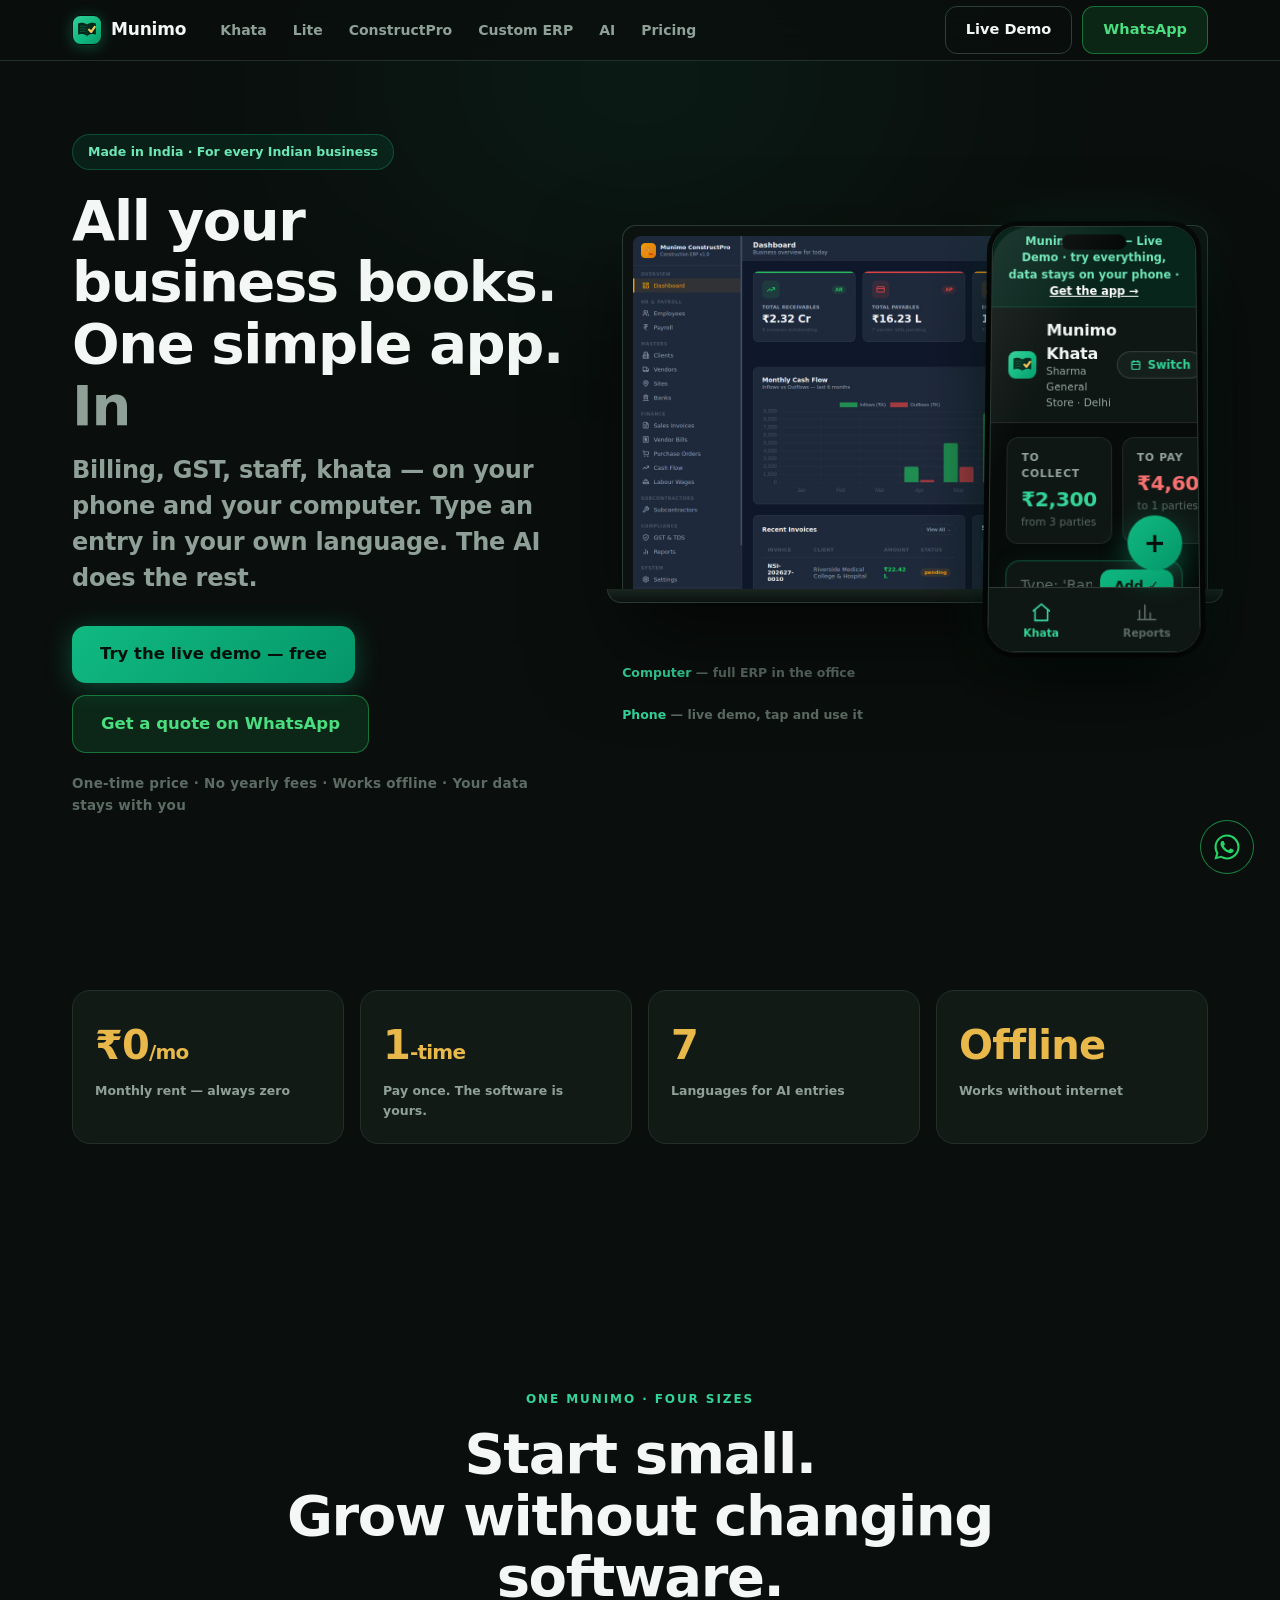
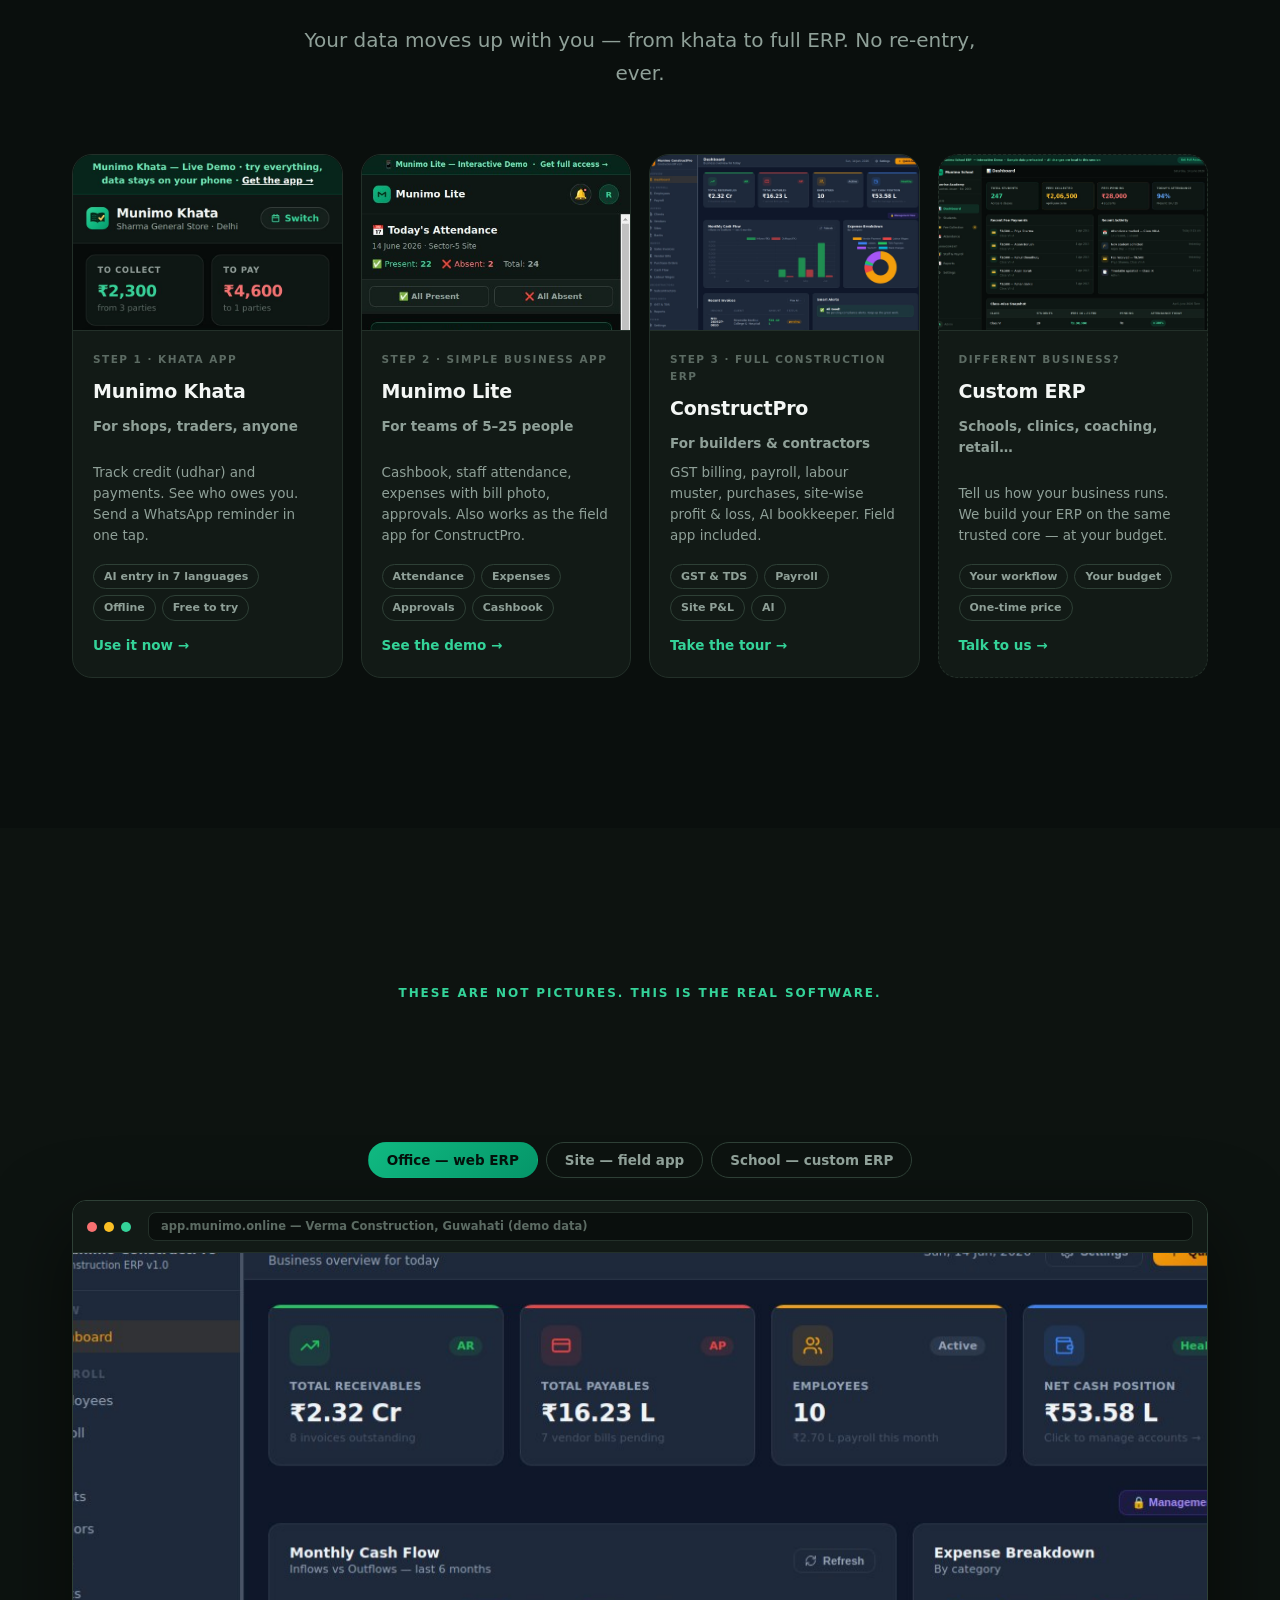
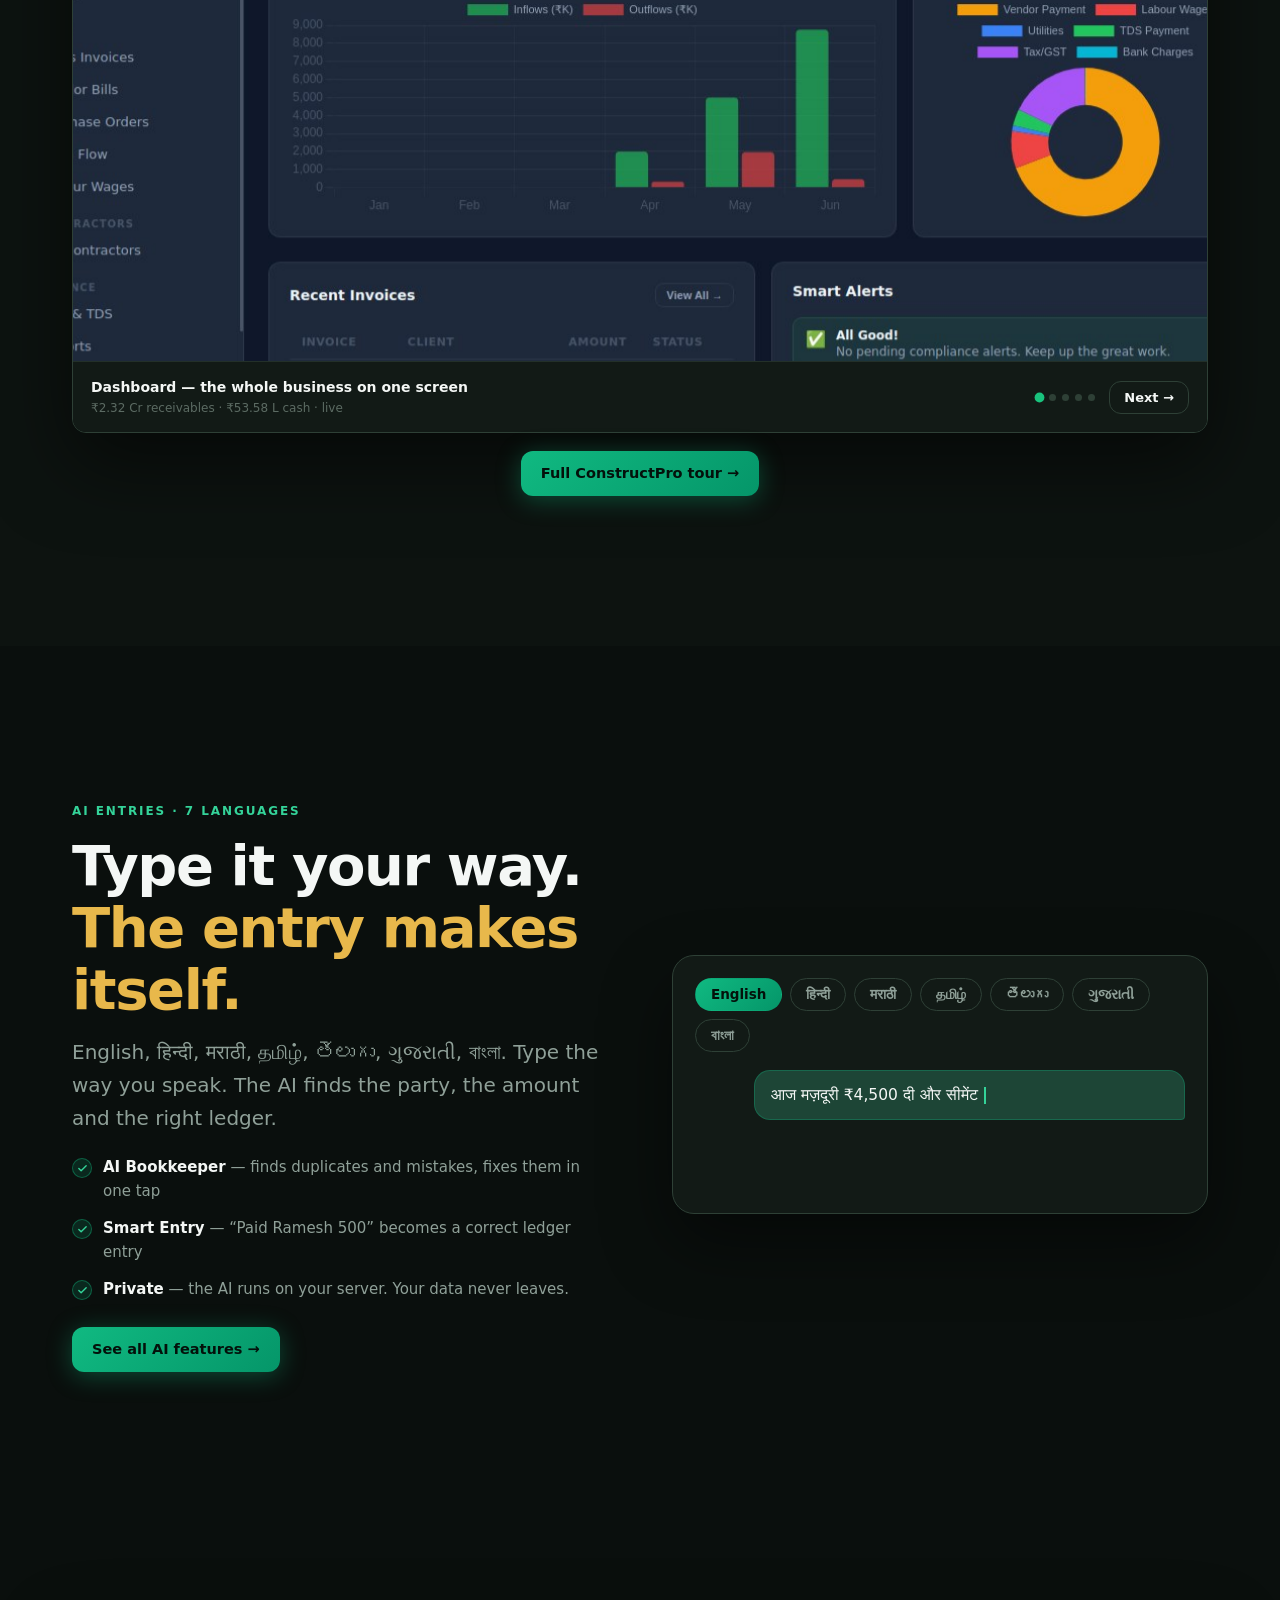
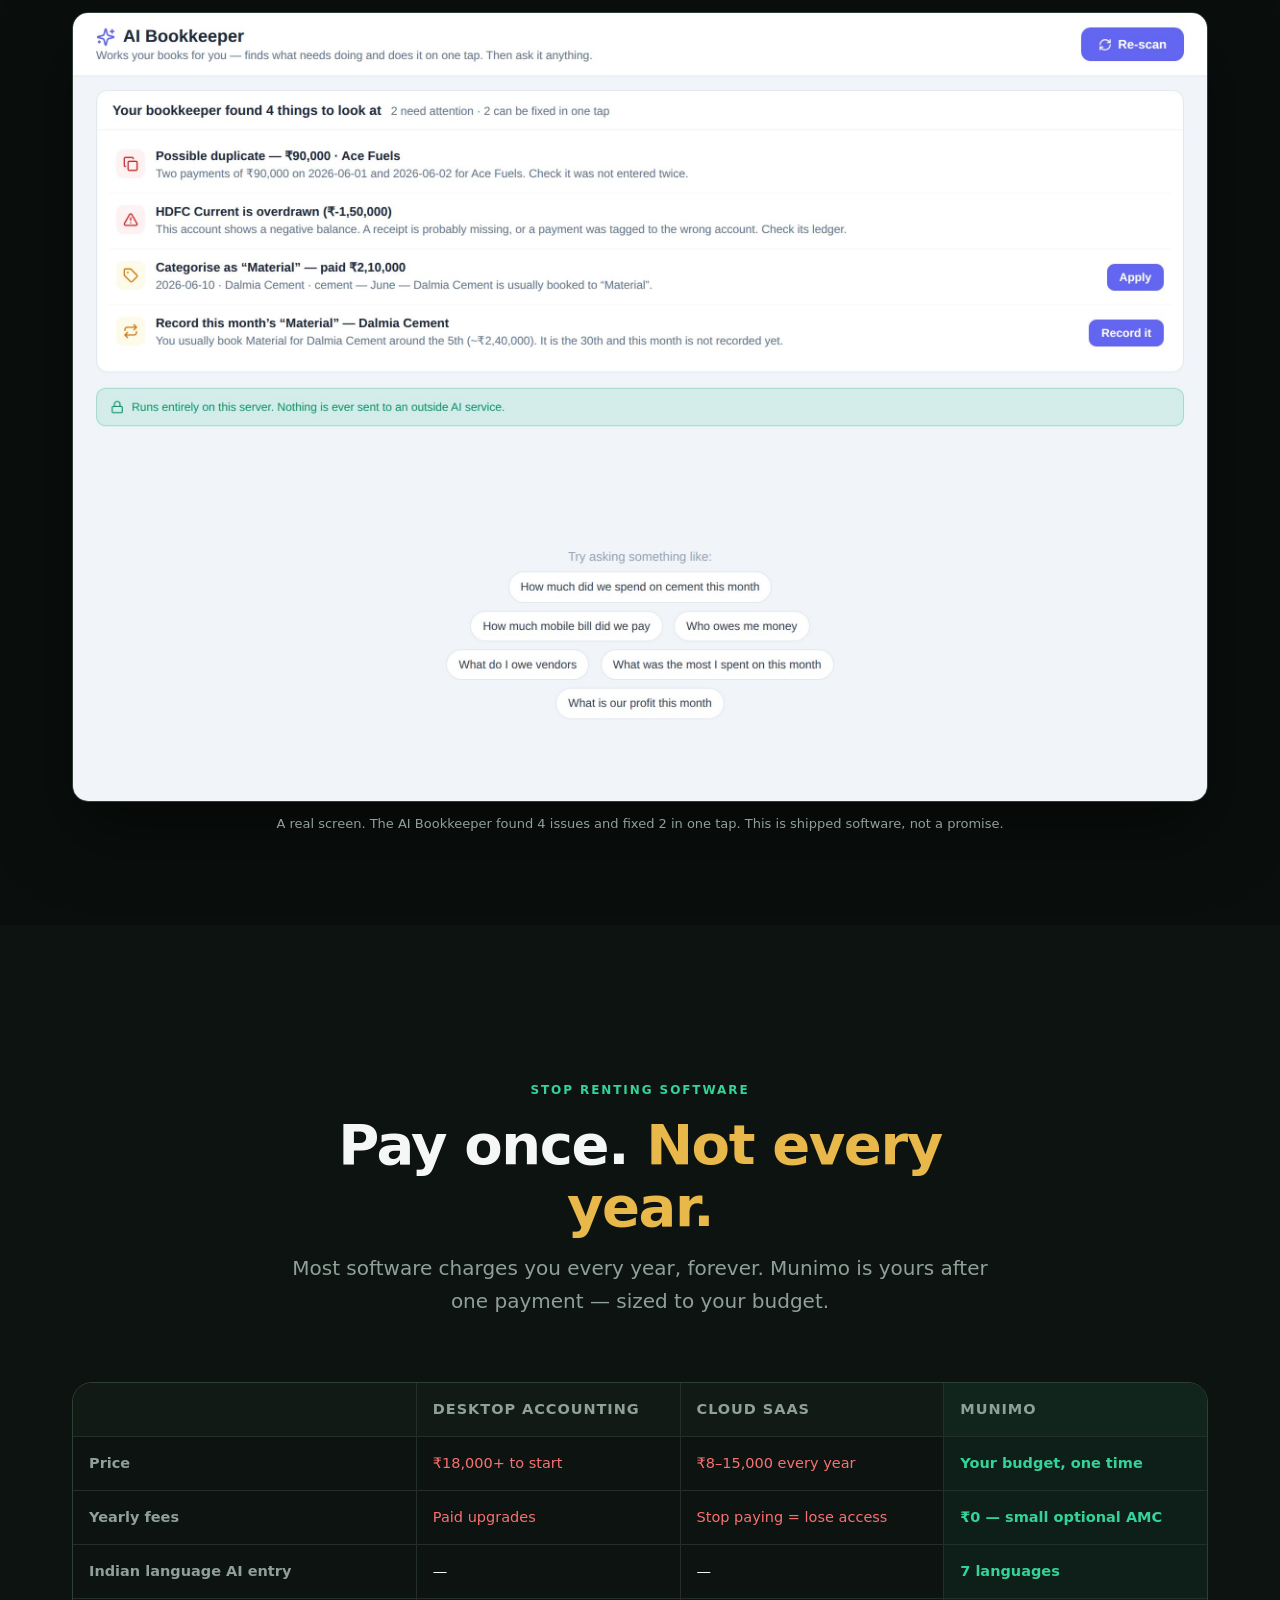
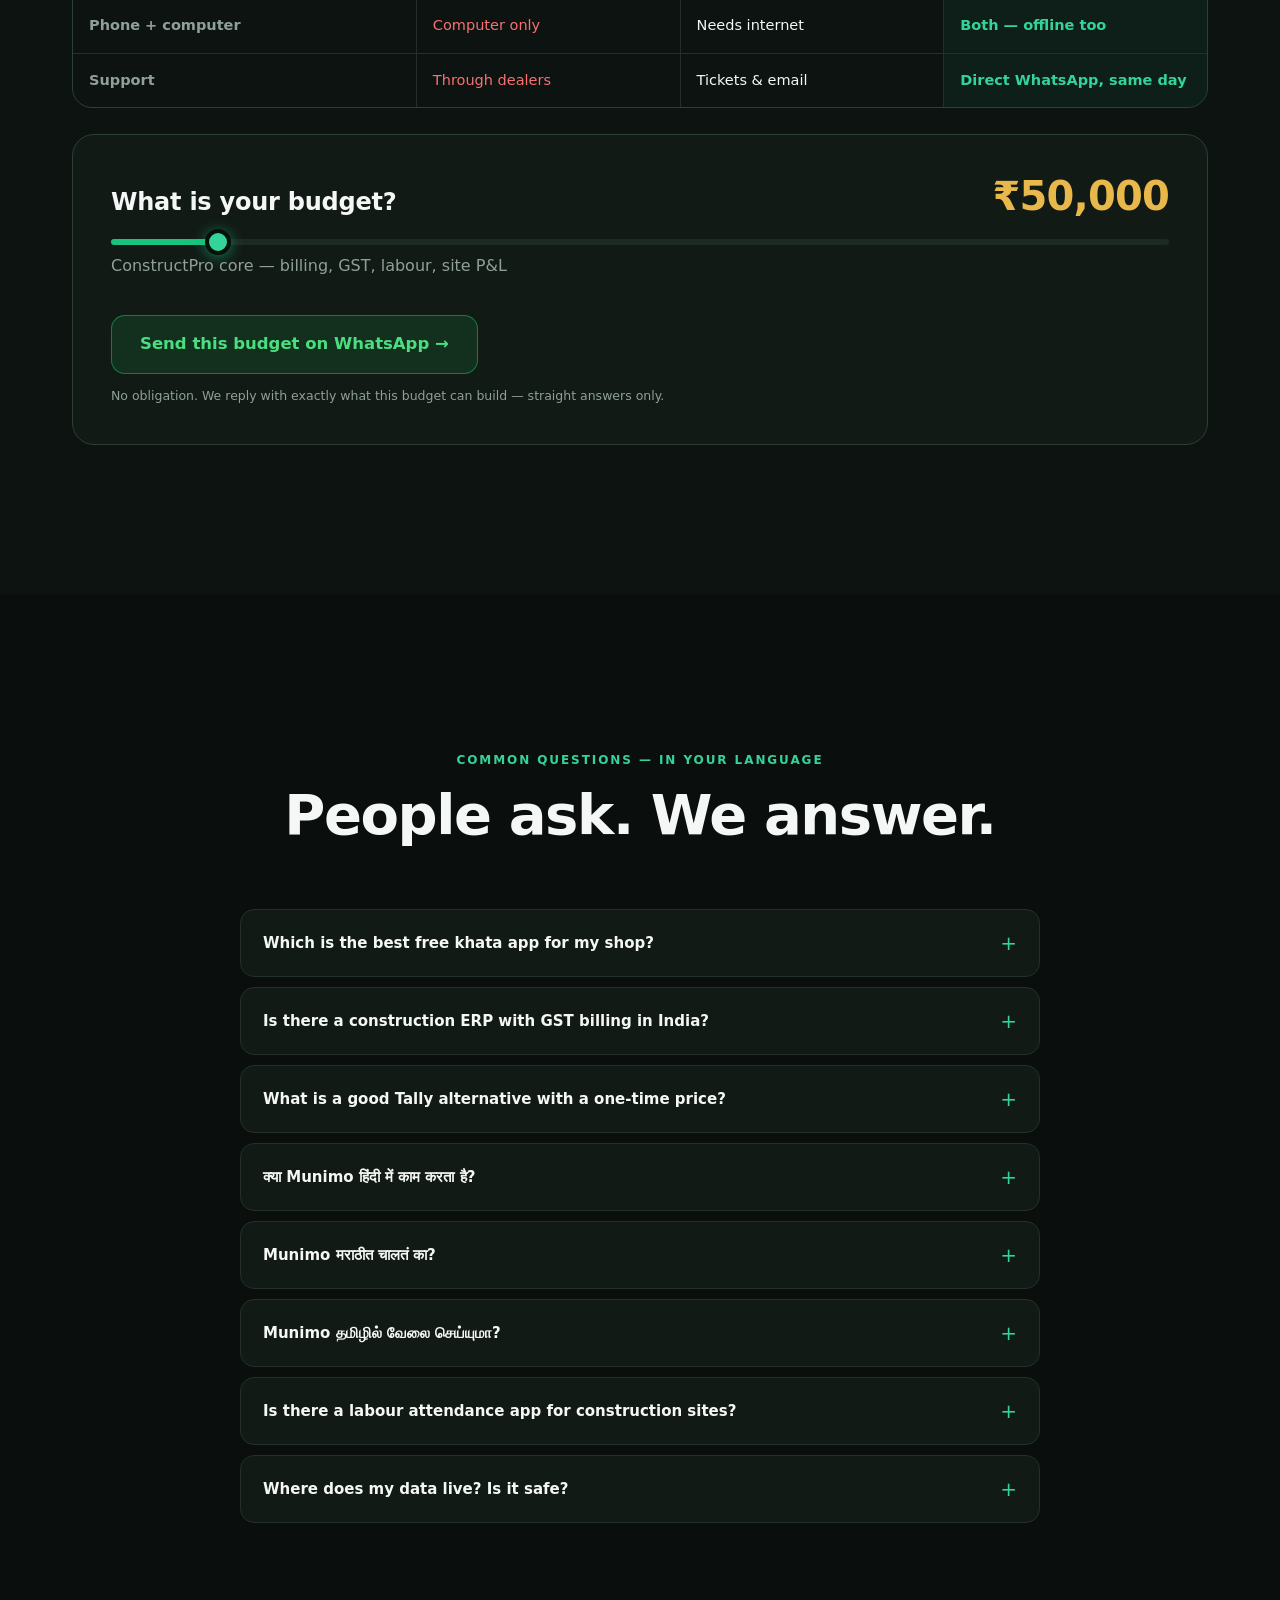
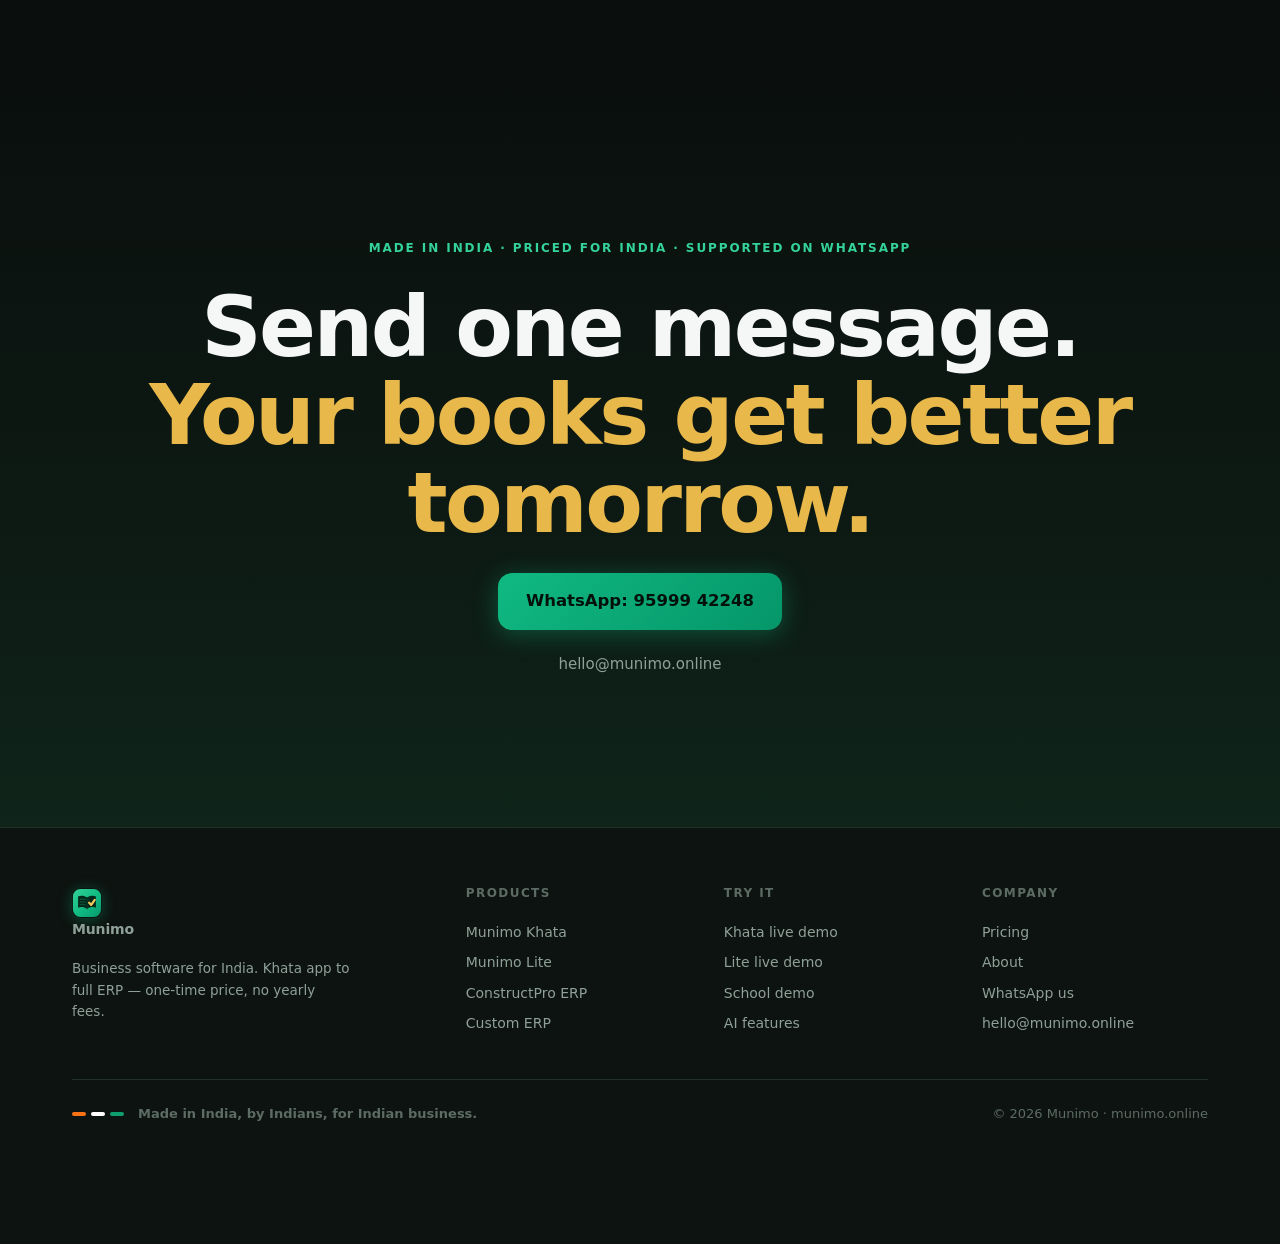
==== commit defd7c61: "Web-view-first product pages, new ledger-book logo, smarter demo AI parser New brand mark: an open b" ====
--- a/index.html
+++ b/index.html
@@ -83,7 +83,7 @@
 
 <header class="hd">
   <div class="hd-in">
-    <a class="logo" href="index.html"><span class="logo-m">म</span> Munimo</a>
+    <a class="logo" href="index.html"><img class="logo-m" src="assets/munimo-icon.svg" alt="Munimo logo"> Munimo</a>
     <nav class="nav">
       <a href="khata.html">Khata</a>
       <a href="lite.html">Lite</a>
@@ -377,7 +377,7 @@
   <div class="wrap">
     <div class="ft-grid">
       <div>
-        <a class="logo" href="index.html" style="margin-bottom:14px"><span class="logo-m">म</span> Munimo</a>
+        <a class="logo" href="index.html" style="margin-bottom:14px"><img class="logo-m" src="assets/munimo-icon.svg" alt="Munimo logo"> Munimo</a>
         <p class="muted" style="font-size:13.5px;max-width:280px;margin-top:12px">Business software for India. Khata app to full ERP — one-time price, no yearly fees.</p>
       </div>
       <div>
--- a/assets/site.css
+++ b/assets/site.css
@@ -40,7 +40,7 @@
 .hd{position:fixed;top:0;left:0;right:0;z-index:100;background:rgba(10,15,13,.82);backdrop-filter:blur(14px);-webkit-backdrop-filter:blur(14px);border-bottom:1px solid var(--hair)}
 .hd-in{max-width:var(--maxw);margin:0 auto;padding:0 22px;height:60px;display:flex;align-items:center;gap:26px}
 .logo{display:flex;align-items:center;gap:9px;font-weight:800;font-size:17px;letter-spacing:-.01em;flex-shrink:0}
-.logo-m{width:30px;height:30px;border-radius:9px;background:linear-gradient(135deg,#10b981,#059669);display:flex;align-items:center;justify-content:center;color:#04110b;font-weight:900;font-size:15px;box-shadow:0 2px 14px rgba(16,185,129,.35)}
+.logo-m{width:30px;height:30px;border-radius:9px;display:block;box-shadow:0 2px 14px rgba(16,185,129,.35)}
 .nav{display:flex;gap:22px;align-items:center;font-size:14px;font-weight:600;color:var(--m);margin-left:6px}
 .nav a{padding:6px 2px;transition:color .18s}
 .nav a:hover,.nav a.on{color:var(--t)}
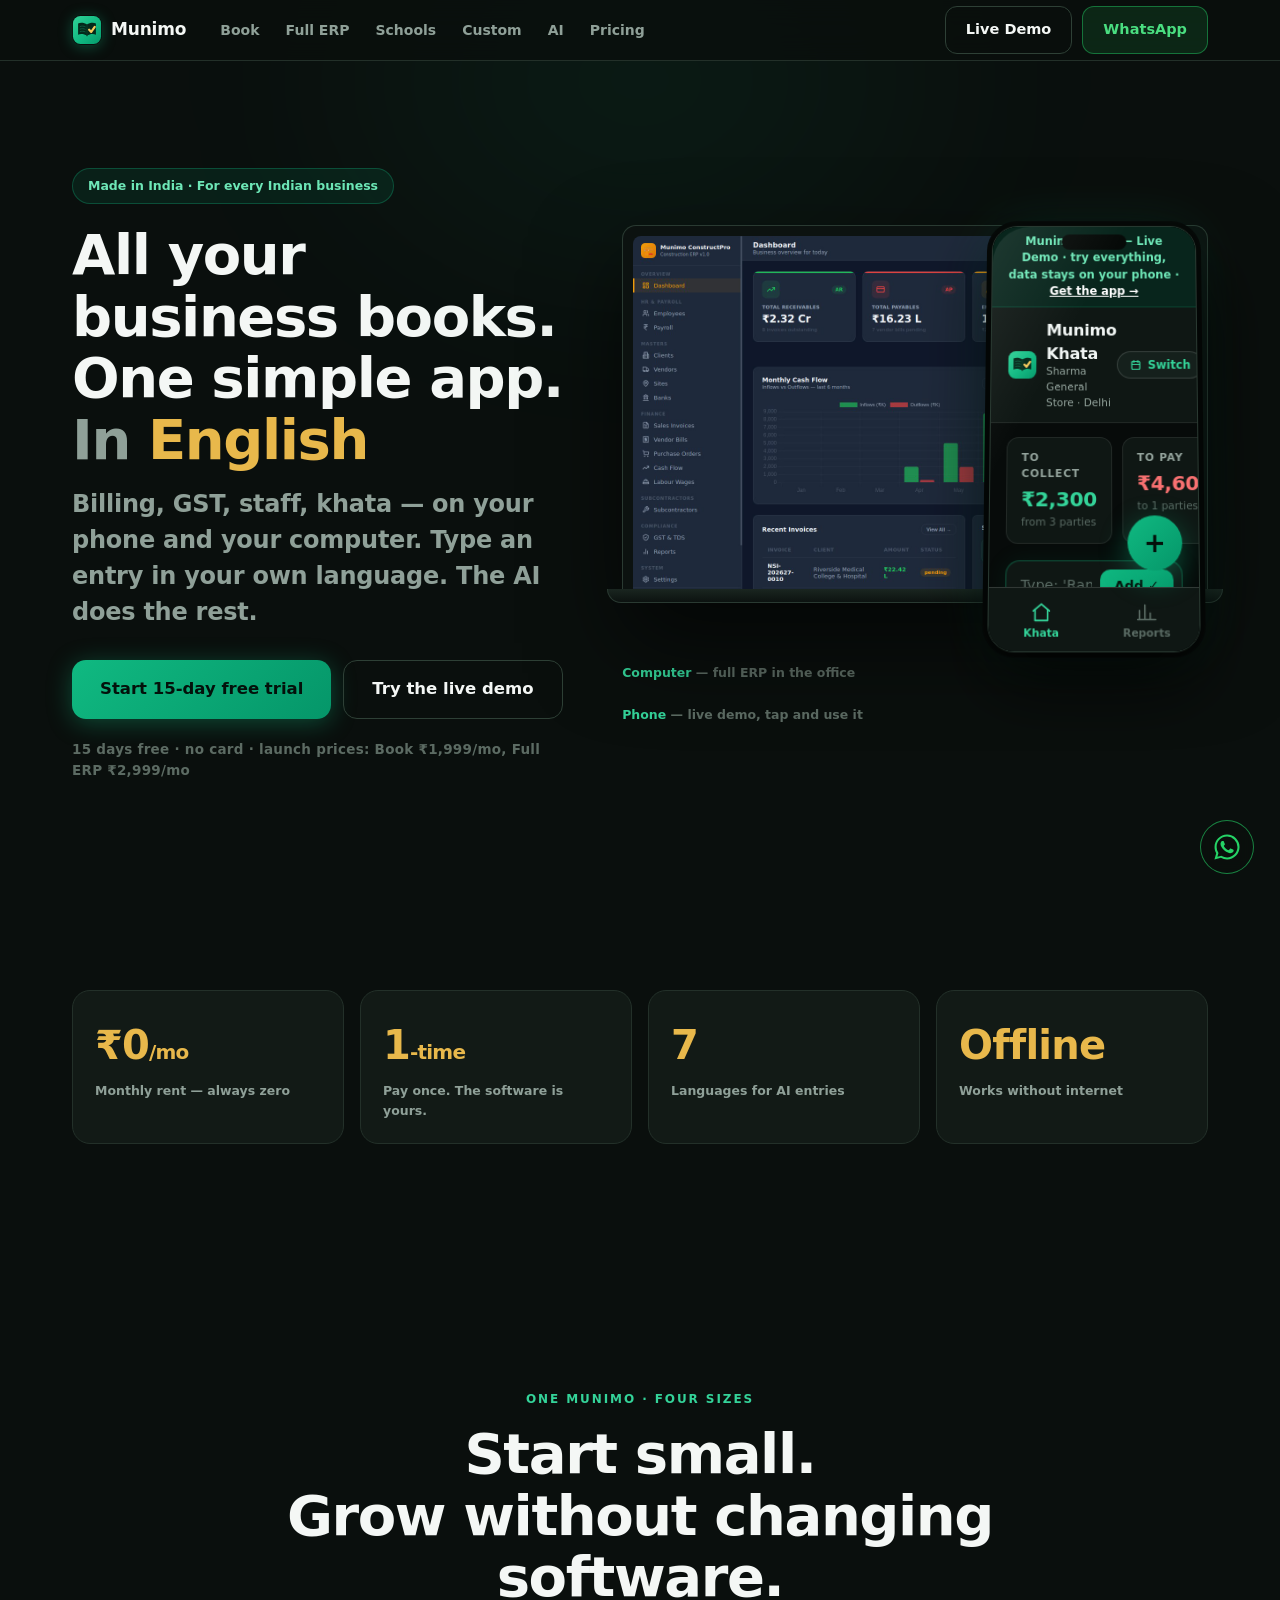
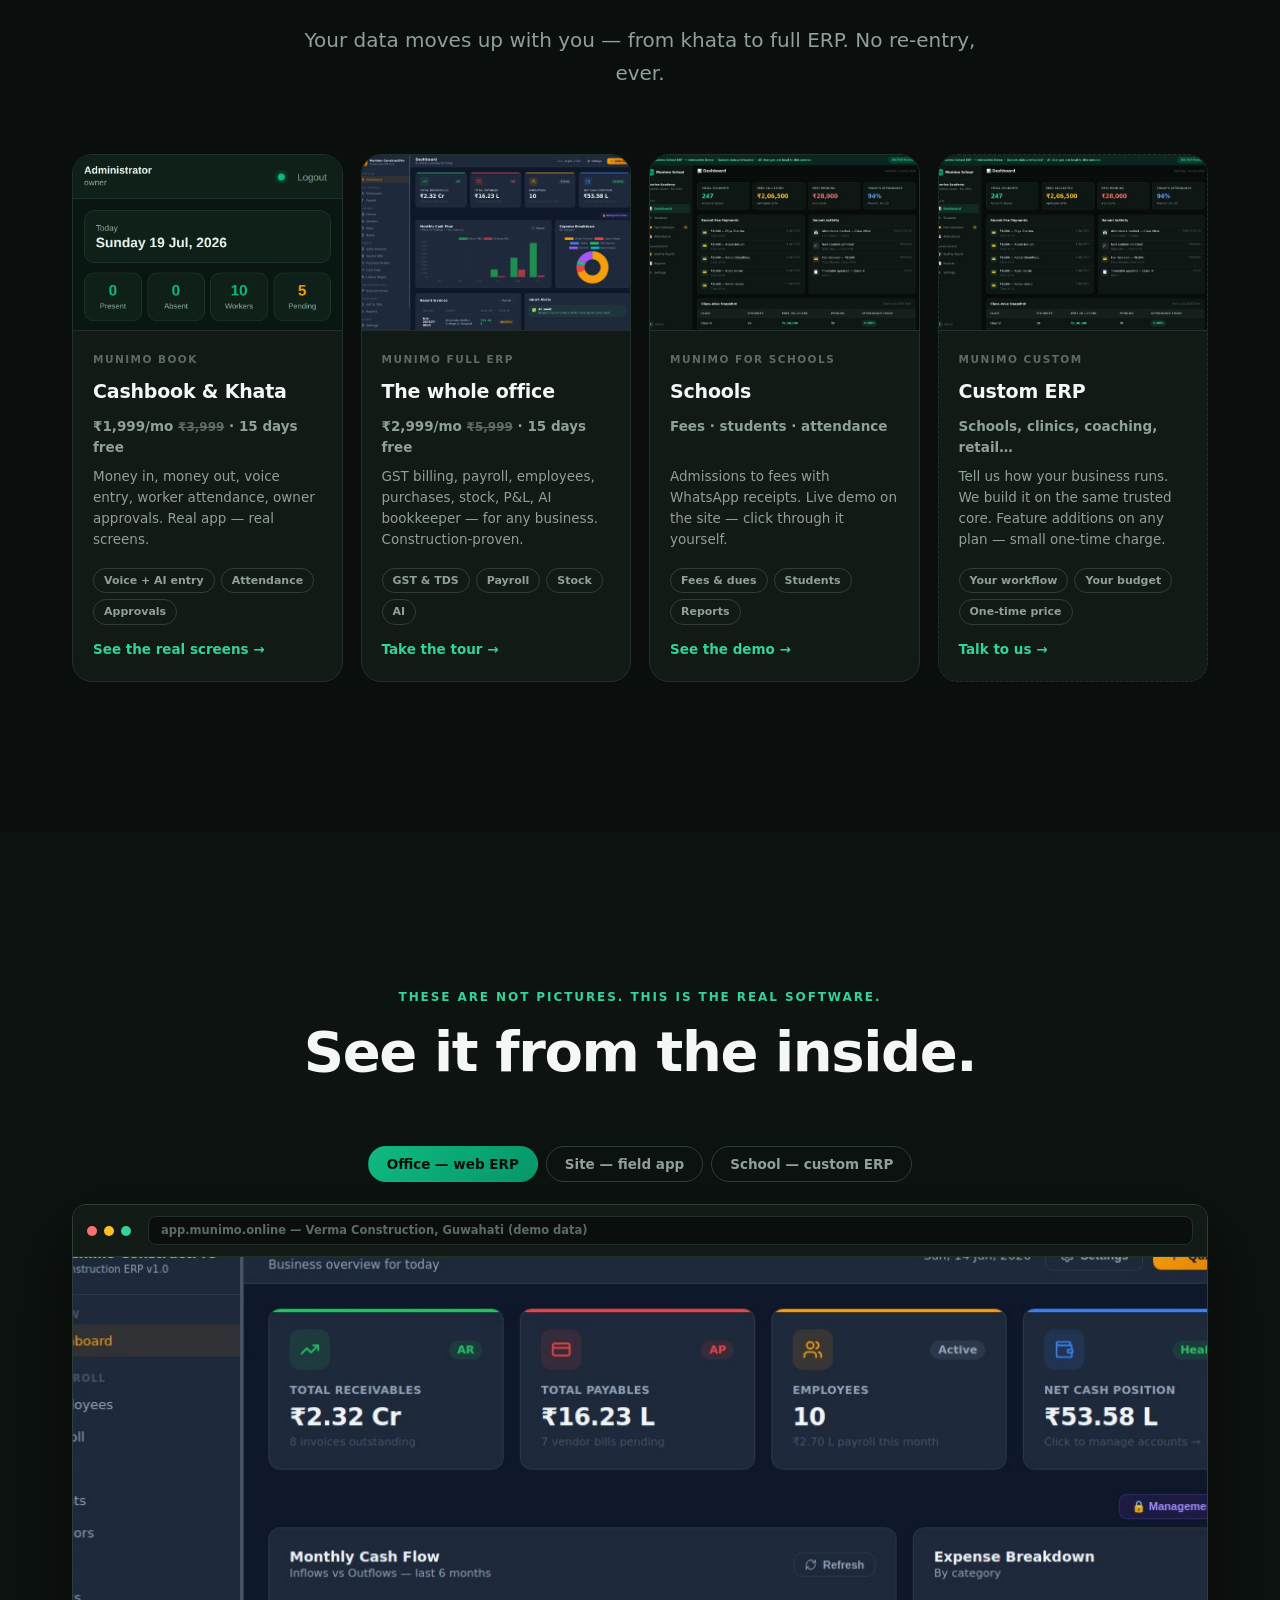
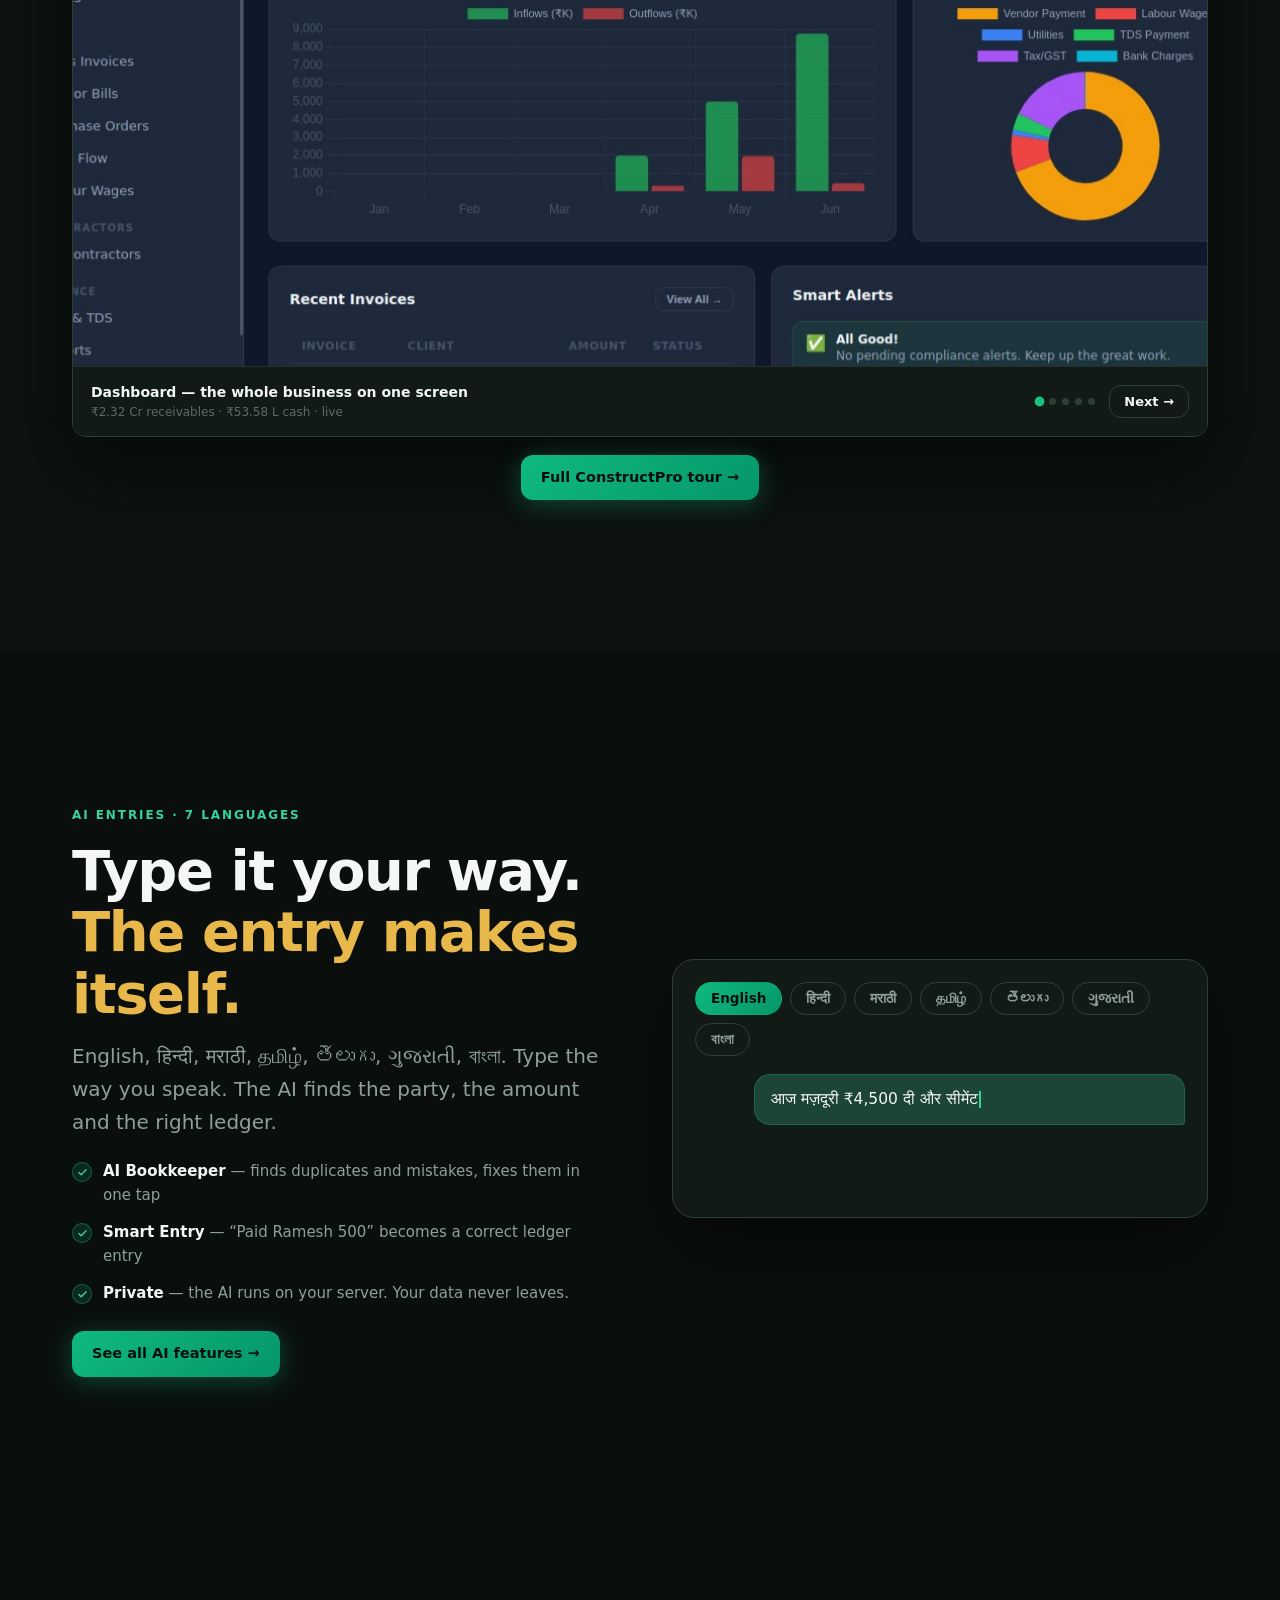
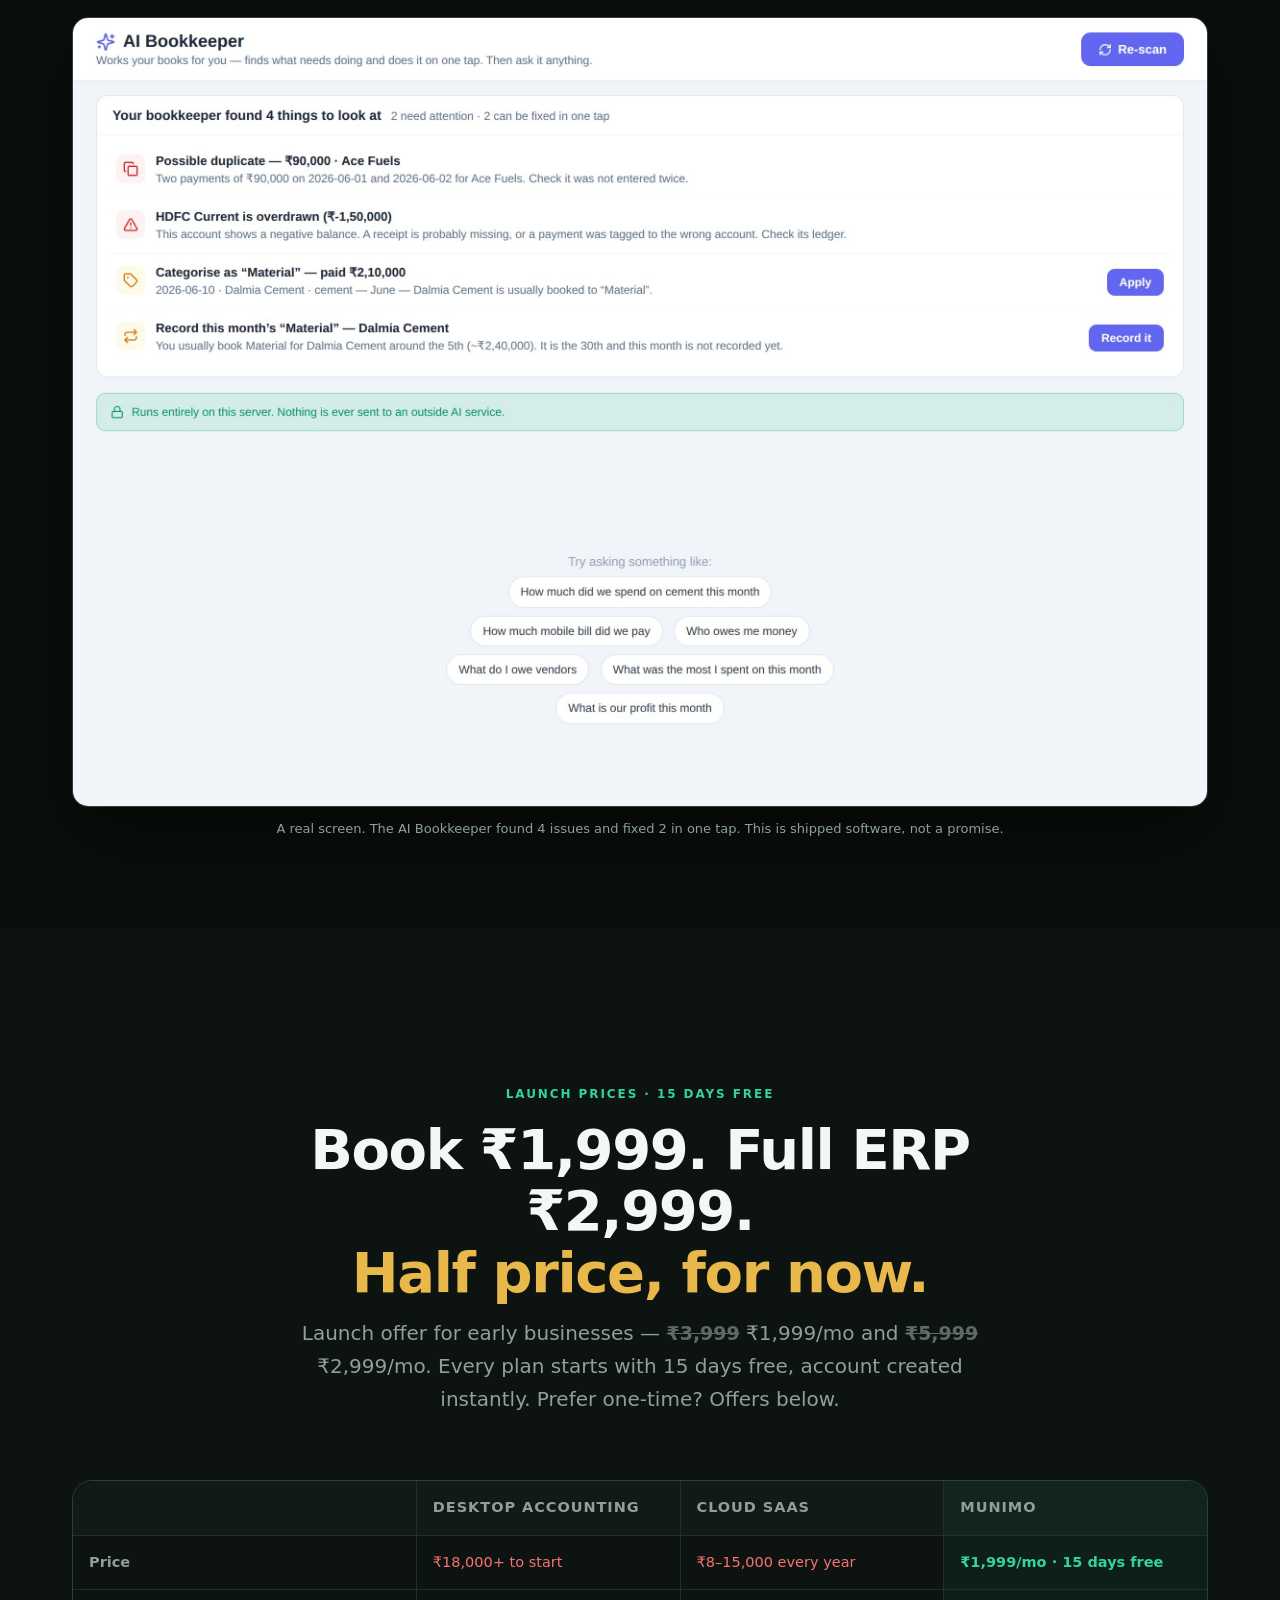
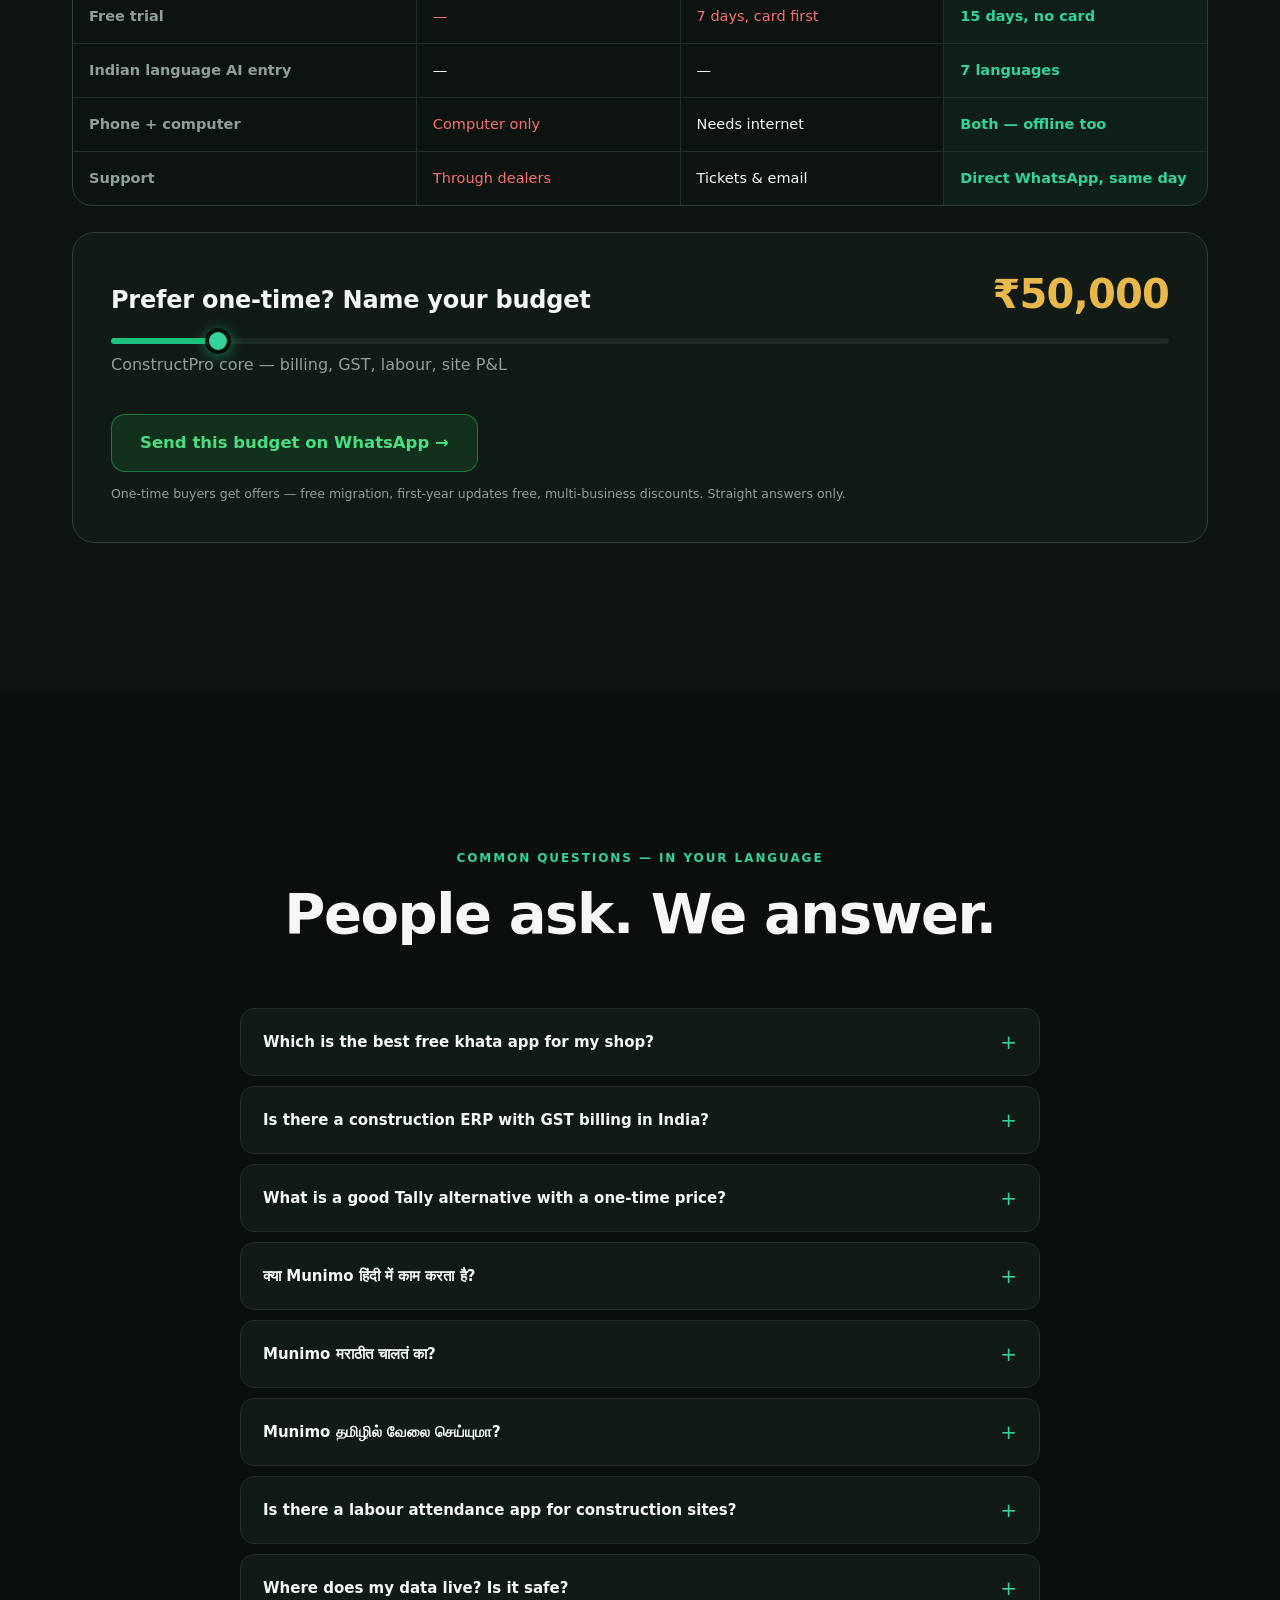
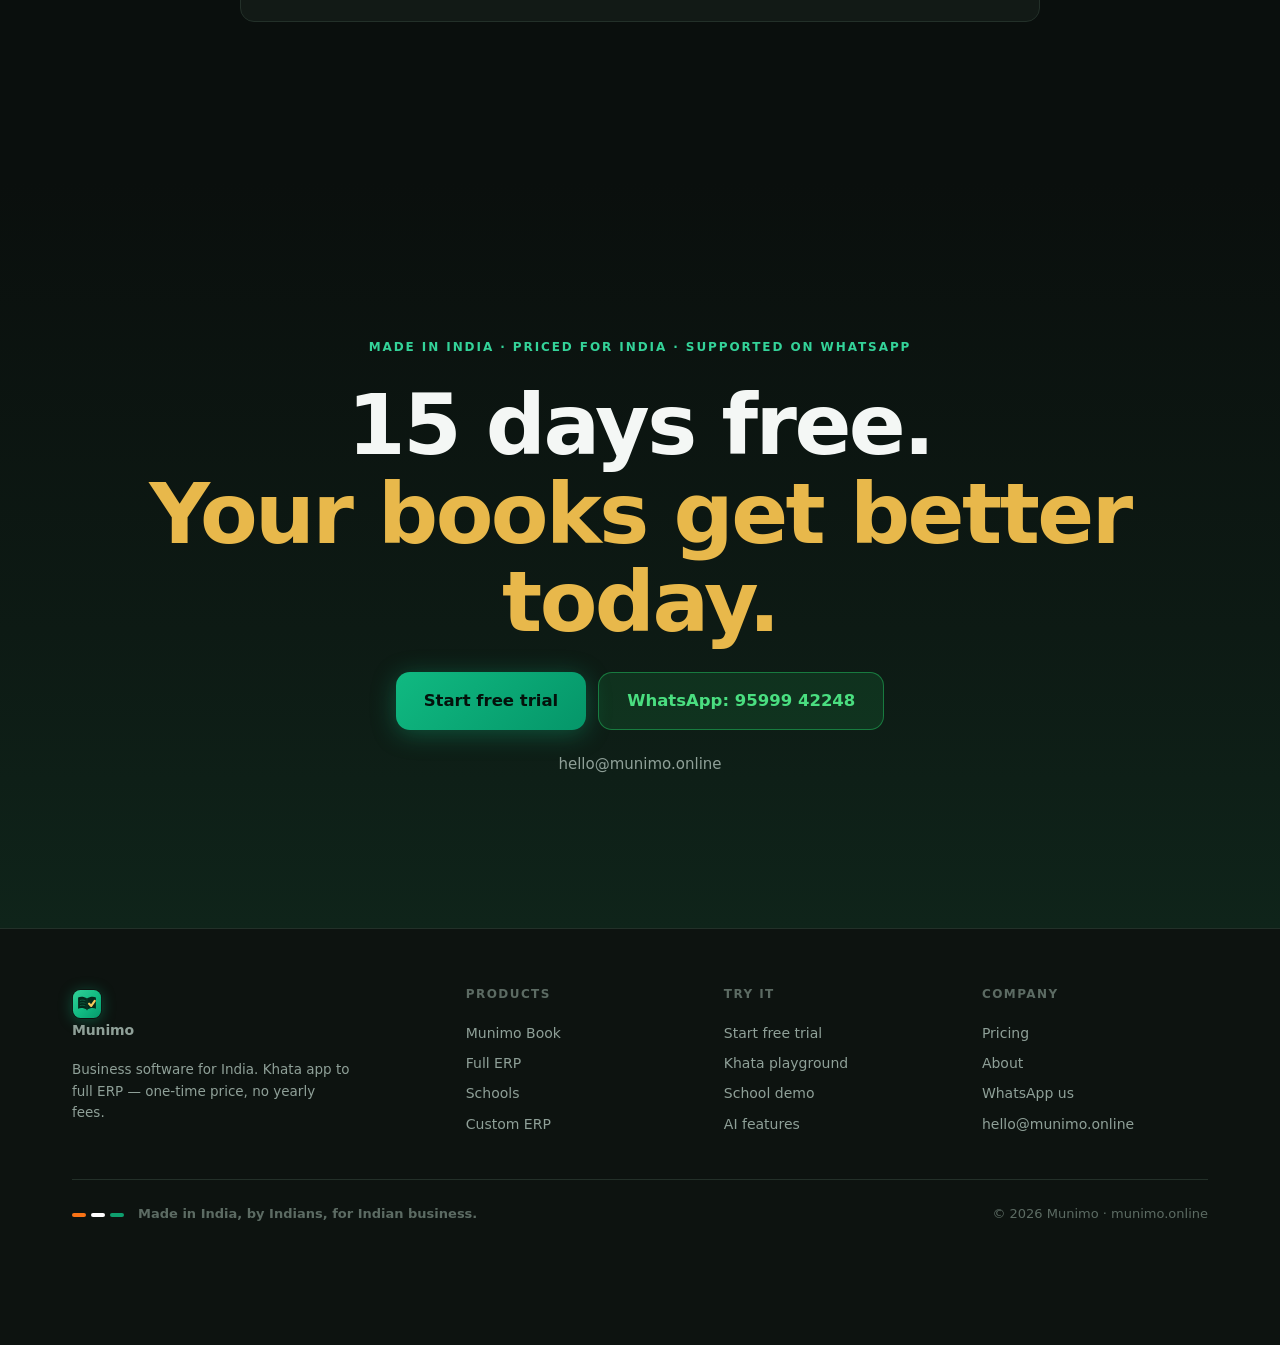
==== commit ef4e69f2: "Real product screenshots, subscription pricing with launch offers, self-serve trial Book page (khata" ====
--- a/index.html
+++ b/index.html
@@ -4,7 +4,7 @@
 <meta charset="UTF-8">
 <meta name="viewport" content="width=device-width, initial-scale=1.0">
 <title>Munimo — Khata App, Billing Software & Construction ERP | Made in India</title>
-<meta name="description" content="Munimo makes business software for India — free khata app, simple business app, construction ERP with GST billing, payroll and site P&L, and custom ERP. AI entries in English, Hindi, Marathi, Tamil, Telugu, Gujarati, Bengali. One-time price. No yearly fees.">
+<meta name="description" content="Munimo makes business software for India — free khata app, simple business app, construction ERP with GST billing, payroll and site P&L, and custom ERP. AI entries in English, Hindi, Marathi, Tamil, Telugu, Gujarati, Bengali. 15 days free. Launch prices.">
 <meta name="keywords" content="khata app, udhar khata app, billing software India, construction ERP software, GST billing software, Tally alternative, labour attendance app, site accounting software, बिलिंग सॉफ्टवेयर, खाता ऐप, कंस्ट्रक्शन सॉफ्टवेयर">
 <link rel="canonical" href="https://munimo.online/">
 <meta property="og:title" content="Munimo — Business Software for India. One-Time Price.">
@@ -85,10 +85,10 @@
   <div class="hd-in">
     <a class="logo" href="index.html"><img class="logo-m" src="assets/munimo-icon.svg" alt="Munimo logo"> Munimo</a>
     <nav class="nav">
-      <a href="khata.html">Khata</a>
-      <a href="lite.html">Lite</a>
-      <a href="constructpro.html">ConstructPro</a>
-      <a href="custom.html">Custom ERP</a>
+      <a href="khata.html">Book</a>
+      <a href="constructpro.html">Full ERP</a>
+      <a href="schools.html">Schools</a>
+      <a href="custom.html">Custom</a>
       <a href="ai.html">AI</a>
       <a href="pricing.html">Pricing</a>
     </nav>
@@ -111,10 +111,10 @@
       </h1>
       <span class="hero-sub">Billing, GST, staff, khata — on your phone and your computer. Type an entry in your own language. The AI does the rest.</span>
       <div class="hero-ctas">
-        <a class="btn btn-em btn-big" href="demo/khata/">Try the live demo — free</a>
-        <a class="btn btn-wa btn-big" href="https://wa.me/919599942248?text=Hi%20Munimo!%20I%20want%20a%20quote.%20Business:%20____%20City:%20____" target="_blank" rel="noopener">Get a quote on WhatsApp</a>
-      </div>
-      <div class="hero-trust">One-time price · No yearly fees · Works offline · Your data stays with you</div>
+        <a class="btn btn-em btn-big" href="start.html">Start 15-day free trial</a>
+        <a class="btn btn-ghost btn-big" href="demo/khata/">Try the live demo</a>
+      </div>
+      <div class="hero-trust">15 days free · no card · launch prices: Book ₹1,999/mo, Full ERP ₹2,999/mo</div>
     </div>
     <div>
       <div class="combo">
@@ -159,45 +159,45 @@
     </div>
     <div class="ladder">
       <a class="lcard rv" href="khata.html">
-        <div class="shotwrap"><img src="assets/demo/khata-home.jpg" alt="Munimo Khata app — credit and payment ledger" loading="lazy"></div>
+        <div class="shotwrap"><img src="assets/book/book-home.png" alt="Munimo Book — real app screenshot" loading="lazy" style="object-position:top"></div>
         <div class="lbody">
-          <span class="lstep">Step 1 · Khata app</span>
-          <h3>Munimo Khata</h3>
-          <p class="who">For shops, traders, anyone</p>
-          <p>Track credit (udhar) and payments. See who owes you. Send a WhatsApp reminder in one tap.</p>
-          <div class="lfeat"><span>AI entry in 7 languages</span><span>Offline</span><span>Free to try</span></div>
-          <span class="larrow">Use it now →</span>
+          <span class="lstep">Munimo Book</span>
+          <h3>Cashbook & Khata</h3>
+          <p class="who">₹1,999/mo <span class="slash" style="font-size:12px">₹3,999</span> · 15 days free</p>
+          <p>Money in, money out, voice entry, worker attendance, owner approvals. Real app — real screens.</p>
+          <div class="lfeat"><span>Voice + AI entry</span><span>Attendance</span><span>Approvals</span></div>
+          <span class="larrow">See the real screens →</span>
         </div>
       </a>
-      <a class="lcard rv rv2" href="lite.html">
-        <div class="shotwrap"><img src="assets/demo/lite-attendance.jpg" alt="Munimo Lite — staff attendance on phone" loading="lazy"></div>
+      <a class="lcard rv rv2" href="constructpro.html">
+        <div class="shotwrap"><img src="assets/dashboard.jpg" alt="Munimo Full ERP dashboard" loading="lazy"></div>
         <div class="lbody">
-          <span class="lstep">Step 2 · Simple business app</span>
-          <h3>Munimo Lite</h3>
-          <p class="who">For teams of 5–25 people</p>
-          <p>Cashbook, staff attendance, expenses with bill photo, approvals. Also works as the field app for ConstructPro.</p>
-          <div class="lfeat"><span>Attendance</span><span>Expenses</span><span>Approvals</span><span>Cashbook</span></div>
+          <span class="lstep">Munimo Full ERP</span>
+          <h3>The whole office</h3>
+          <p class="who">₹2,999/mo <span class="slash" style="font-size:12px">₹5,999</span> · 15 days free</p>
+          <p>GST billing, payroll, employees, purchases, stock, P&L, AI bookkeeper — for any business. Construction-proven.</p>
+          <div class="lfeat"><span>GST & TDS</span><span>Payroll</span><span>Stock</span><span>AI</span></div>
+          <span class="larrow">Take the tour →</span>
+        </div>
+      </a>
+      <a class="lcard rv rv3" href="schools.html">
+        <div class="shotwrap"><img src="assets/demo/school-dashboard.jpg" alt="Munimo for Schools dashboard" loading="lazy"></div>
+        <div class="lbody">
+          <span class="lstep">Munimo for Schools</span>
+          <h3>Schools</h3>
+          <p class="who">Fees · students · attendance</p>
+          <p>Admissions to fees with WhatsApp receipts. Live demo on the site — click through it yourself.</p>
+          <div class="lfeat"><span>Fees & dues</span><span>Students</span><span>Reports</span></div>
           <span class="larrow">See the demo →</span>
-        </div>
-      </a>
-      <a class="lcard rv rv3" href="constructpro.html">
-        <div class="shotwrap"><img src="assets/dashboard.jpg" alt="Munimo ConstructPro — construction ERP dashboard" loading="lazy"></div>
-        <div class="lbody">
-          <span class="lstep">Step 3 · Full construction ERP</span>
-          <h3>ConstructPro</h3>
-          <p class="who">For builders & contractors</p>
-          <p>GST billing, payroll, labour muster, purchases, site-wise profit & loss, AI bookkeeper. Field app included.</p>
-          <div class="lfeat"><span>GST & TDS</span><span>Payroll</span><span>Site P&L</span><span>AI</span></div>
-          <span class="larrow">Take the tour →</span>
         </div>
       </a>
       <a class="lcard rv rv4" href="custom.html" style="border-style:dashed">
         <div class="shotwrap"><img src="assets/demo/school-dashboard.jpg" alt="Custom ERP example — school management" loading="lazy"></div>
         <div class="lbody">
-          <span class="lstep">Different business?</span>
+          <span class="lstep">Munimo Custom</span>
           <h3>Custom ERP</h3>
           <p class="who">Schools, clinics, coaching, retail…</p>
-          <p>Tell us how your business runs. We build your ERP on the same trusted core — at your budget.</p>
+          <p>Tell us how your business runs. We build it on the same trusted core. Feature additions on any plan — small one-time charge.</p>
           <div class="lfeat"><span>Your workflow</span><span>Your budget</span><span>One-time price</span></div>
           <span class="larrow">Talk to us →</span>
         </div>
@@ -316,14 +316,14 @@
 <section class="sec" style="background:var(--ink2)" id="pricing">
   <div class="wrap">
     <div class="sechead center">
-      <span class="eyebrow">Stop renting software</span>
-      <h2 class="h1 rv">Pay once. <span class="gold">Not every year.</span></h2>
-      <p class="lead rv rv2" style="margin-top:14px">Most software charges you every year, forever. Munimo is yours after one payment — sized to your budget.</p>
+      <span class="eyebrow">Launch prices · 15 days free</span>
+      <h2 class="h1 rv">Book ₹1,999. Full ERP ₹2,999.<br><span class="gold">Half price, for now.</span></h2>
+      <p class="lead rv rv2" style="margin-top:14px">Launch offer for early businesses — <span class="slash">₹3,999</span> ₹1,999/mo and <span class="slash">₹5,999</span> ₹2,999/mo. Every plan starts with 15 days free, account created instantly. Prefer one-time? Offers below.</p>
     </div>
     <div class="cmp rv">
       <div class="cmp-row"><div></div><div>Desktop accounting</div><div class="hide-m">Cloud SaaS</div><div class="mu">Munimo</div></div>
-      <div class="cmp-row"><div>Price</div><div class="bad">₹18,000+ to start</div><div class="bad hide-m">₹8–15,000 every year</div><div class="mu good">Your budget, one time</div></div>
-      <div class="cmp-row"><div>Yearly fees</div><div class="bad">Paid upgrades</div><div class="bad hide-m">Stop paying = lose access</div><div class="mu good">₹0 — small optional AMC</div></div>
+      <div class="cmp-row"><div>Price</div><div class="bad">₹18,000+ to start</div><div class="bad hide-m">₹8–15,000 every year</div><div class="mu good">₹1,999/mo · 15 days free</div></div>
+      <div class="cmp-row"><div>Free trial</div><div class="bad">—</div><div class="bad hide-m">7 days, card first</div><div class="mu good">15 days, no card</div></div>
       <div class="cmp-row"><div>Indian language AI entry</div><div>—</div><div class="hide-m">—</div><div class="mu good">7 languages</div></div>
       <div class="cmp-row"><div>Phone + computer</div><div class="bad">Computer only</div><div class="hide-m">Needs internet</div><div class="mu good">Both — offline too</div></div>
       <div class="cmp-row"><div>Support</div><div class="bad">Through dealers</div><div class="hide-m">Tickets & email</div><div class="mu good">Direct WhatsApp, same day</div></div>
@@ -331,13 +331,13 @@
 
     <div class="budget rv" style="margin-top:26px">
       <div style="display:flex;justify-content:space-between;align-items:baseline;flex-wrap:wrap;gap:8px">
-        <h3 class="h3">What is your budget?</h3>
+        <h3 class="h3">Prefer one-time? Name your budget</h3>
         <div class="h2 gold num" id="budget-val">₹50,000</div>
       </div>
       <input type="range" id="budget-range" min="5000" max="500000" step="5000" value="50000" aria-label="Budget">
       <p class="lead" id="budget-desc" style="font-size:16px;min-height:52px">ConstructPro core — billing, GST, labour, site P&L</p>
       <a class="btn btn-wa btn-big" id="budget-wa" style="margin-top:10px" href="https://wa.me/919599942248" target="_blank" rel="noopener">Send this budget on WhatsApp →</a>
-      <p class="muted" style="font-size:12.5px;margin-top:12px">No obligation. We reply with exactly what this budget can build — straight answers only.</p>
+      <p class="muted" style="font-size:12.5px;margin-top:12px">One-time buyers get offers — free migration, first-year updates free, multi-business discounts. Straight answers only.</p>
     </div>
   </div>
 </section>
@@ -366,8 +366,8 @@
 <section class="sec closer">
   <div class="wrap">
     <p class="eyebrow rv">Made in India · Priced for India · Supported on WhatsApp</p>
-    <h2 class="h-display rv rv2" style="margin:10px 0 26px">Send one message.<br><span class="gold">Your books get better tomorrow.</span></h2>
-    <p class="rv rv3"><a class="btn btn-em btn-big" href="https://wa.me/919599942248?text=Hi%20Munimo!%20Let's%20talk." target="_blank" rel="noopener">WhatsApp: 95999 42248</a></p>
+    <h2 class="h-display rv rv2" style="margin:10px 0 26px">15 days free.<br><span class="gold">Your books get better today.</span></h2>
+    <p class="rv rv3" style="display:flex;gap:12px;justify-content:center;flex-wrap:wrap"><a class="btn btn-em btn-big" href="start.html">Start free trial</a><a class="btn btn-wa btn-big" href="https://wa.me/919599942248?text=Hi%20Munimo!" target="_blank" rel="noopener">WhatsApp: 95999 42248</a></p>
     <p class="rv rv4" style="margin-top:20px"><a href="mailto:hello@munimo.online" class="muted" style="font-size:15px">hello@munimo.online</a></p>
   </div>
 </section>
@@ -382,15 +382,15 @@
       </div>
       <div>
         <h4>Products</h4>
-        <a href="khata.html">Munimo Khata</a>
-        <a href="lite.html">Munimo Lite</a>
-        <a href="constructpro.html">ConstructPro ERP</a>
+        <a href="khata.html">Munimo Book</a>
+        <a href="constructpro.html">Full ERP</a>
+        <a href="schools.html">Schools</a>
         <a href="custom.html">Custom ERP</a>
       </div>
       <div>
         <h4>Try it</h4>
-        <a href="demo/khata/">Khata live demo</a>
-        <a href="demo/lite/">Lite live demo</a>
+        <a href="start.html">Start free trial</a>
+        <a href="demo/khata/">Khata playground</a>
         <a href="demo/school/">School demo</a>
         <a href="ai.html">AI features</a>
       </div>
@@ -410,8 +410,8 @@
 </footer>
 
 <div class="mbar">
-  <a class="btn btn-ghost" href="demo/khata/">Try Demo</a>
-  <a class="btn btn-em" href="https://wa.me/919599942248?text=Hi%20Munimo!" target="_blank" rel="noopener">WhatsApp →</a>
+  <a class="btn btn-ghost" href="pricing.html">Pricing</a>
+  <a class="btn btn-em" href="start.html">Start free →</a>
 </div>
 
 <a class="wafloat" href="https://wa.me/919599942248?text=Hi%20Munimo!" target="_blank" rel="noopener" aria-label="WhatsApp Munimo">
--- a/assets/site.css
+++ b/assets/site.css
@@ -195,3 +195,24 @@
 .checks li b{color:var(--t);font-weight:700}
 .ck{flex-shrink:0;width:20px;height:20px;border-radius:50%;background:rgba(16,185,129,.15);border:1px solid rgba(16,185,129,.4);display:flex;align-items:center;justify-content:center;margin-top:3px}
 .ck svg{width:11px;height:11px;stroke:var(--em2);stroke-width:3;fill:none;stroke-linecap:round;stroke-linejoin:round}
+
+/* ─── plans & offers ─── */
+.plans{display:grid;grid-template-columns:repeat(3,1fr);gap:18px}
+@media(max-width:920px){.plans{grid-template-columns:1fr}}
+.plan{position:relative;background:var(--surface);border:1px solid var(--hair2);border-radius:22px;padding:28px 26px;display:flex;flex-direction:column}
+.plan.hot{border-color:rgba(232,184,75,.55);box-shadow:0 0 60px rgba(232,184,75,.08)}
+.plan .pname{font-size:13px;font-weight:800;letter-spacing:.1em;text-transform:uppercase;color:var(--em2)}
+.plan .pfor{font-size:12.5px;color:var(--f);margin-top:2px}
+.pricerow{display:flex;align-items:baseline;gap:10px;margin:16px 0 2px;flex-wrap:wrap}
+.slash{font-size:19px;color:var(--f);text-decoration:line-through;font-weight:700}
+.pnow{font-size:clamp(30px,3.4vw,40px);font-weight:800;letter-spacing:-.02em;color:var(--t)}
+.pnow small{font-size:.42em;color:var(--m);font-weight:700}
+.offtag{font-size:11px;font-weight:800;letter-spacing:.06em;color:#04110b;background:linear-gradient(135deg,#f5d47e,#e8b84b);border-radius:14px;padding:4px 10px}
+.fomo{display:inline-flex;align-items:center;gap:7px;font-size:12px;font-weight:800;color:var(--gold);letter-spacing:.04em}
+.fomo .dot{width:7px;height:7px;border-radius:50%;background:var(--gold);animation:blink2 1.2s infinite}
+@keyframes blink2{50%{opacity:.25}}
+.plan ul{list-style:none;margin:16px 0 22px;display:flex;flex-direction:column;gap:9px;flex:1}
+.plan li{font-size:13.5px;color:var(--m);display:flex;gap:9px}
+.plan li b{color:var(--t)}
+.plan li::before{content:'✓';color:var(--em2);font-weight:800}
+.trialnote{font-size:11.5px;color:var(--f);margin-top:10px;text-align:center}
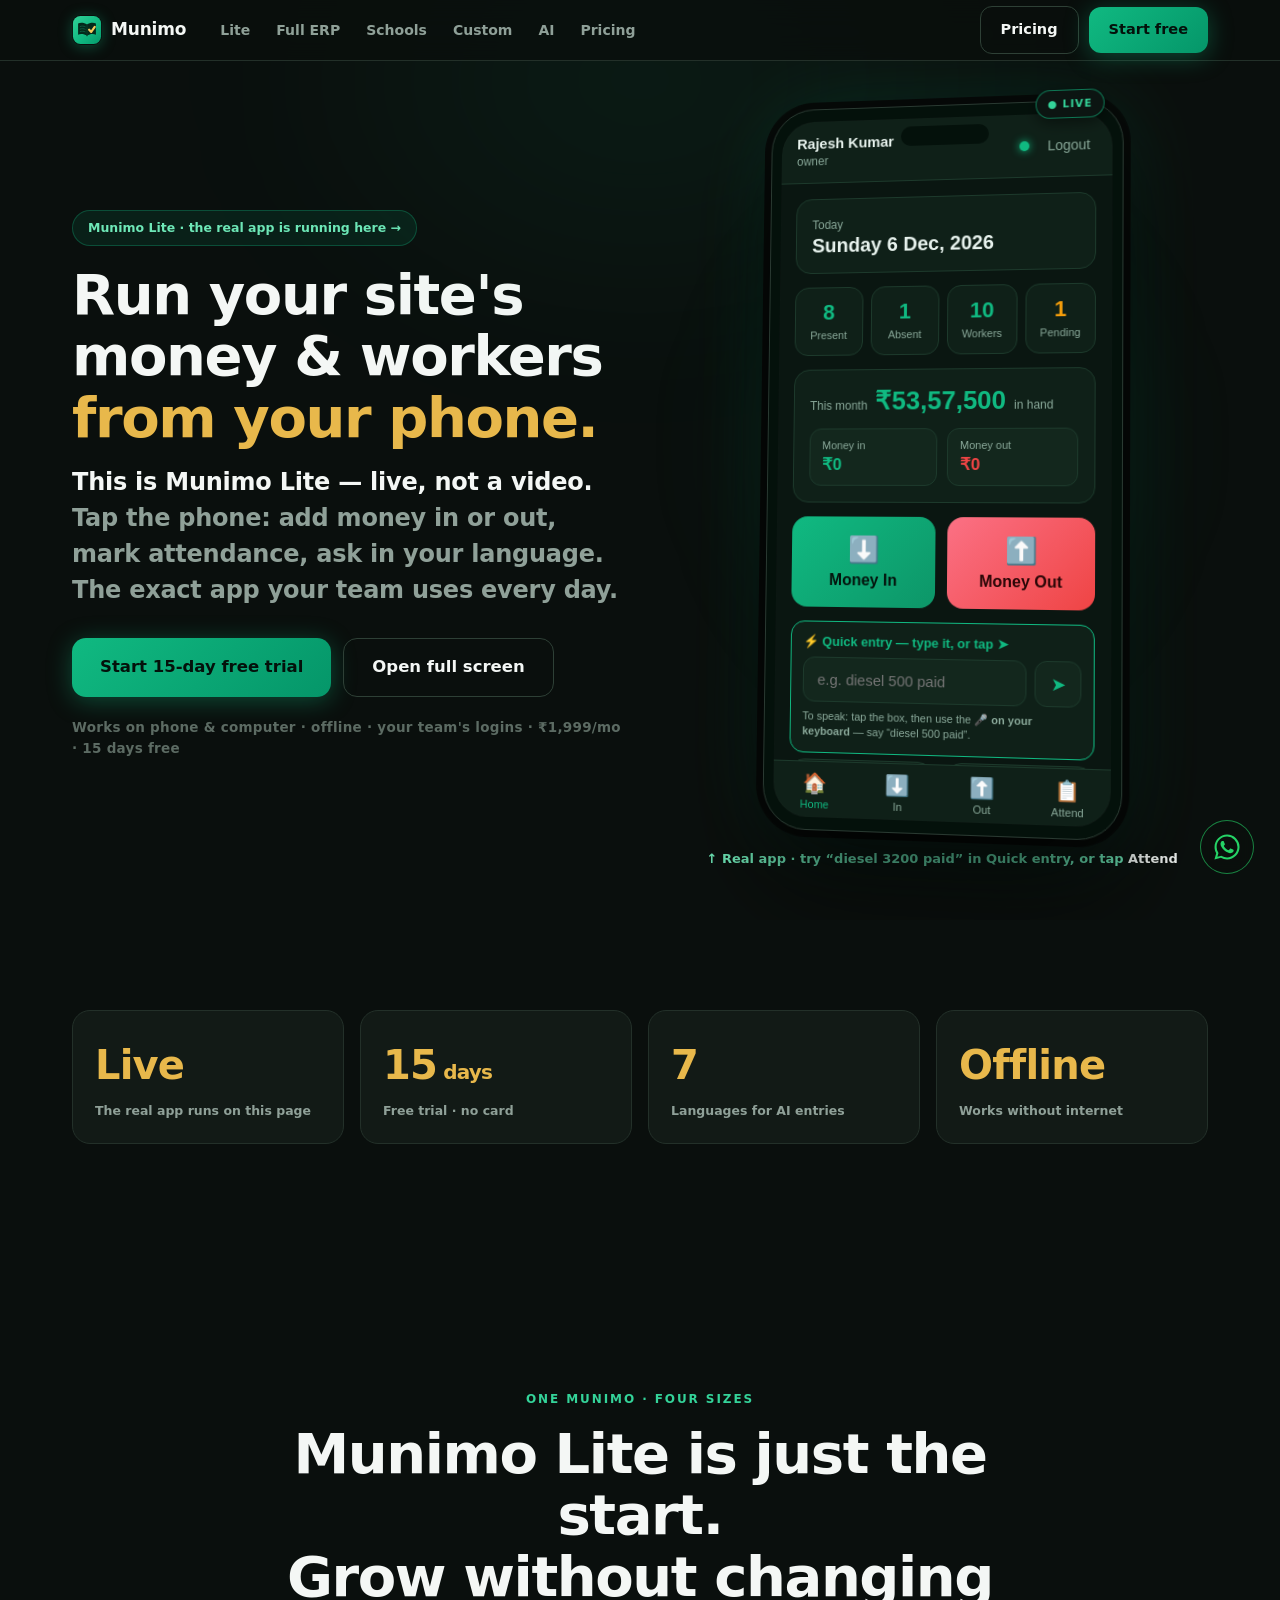
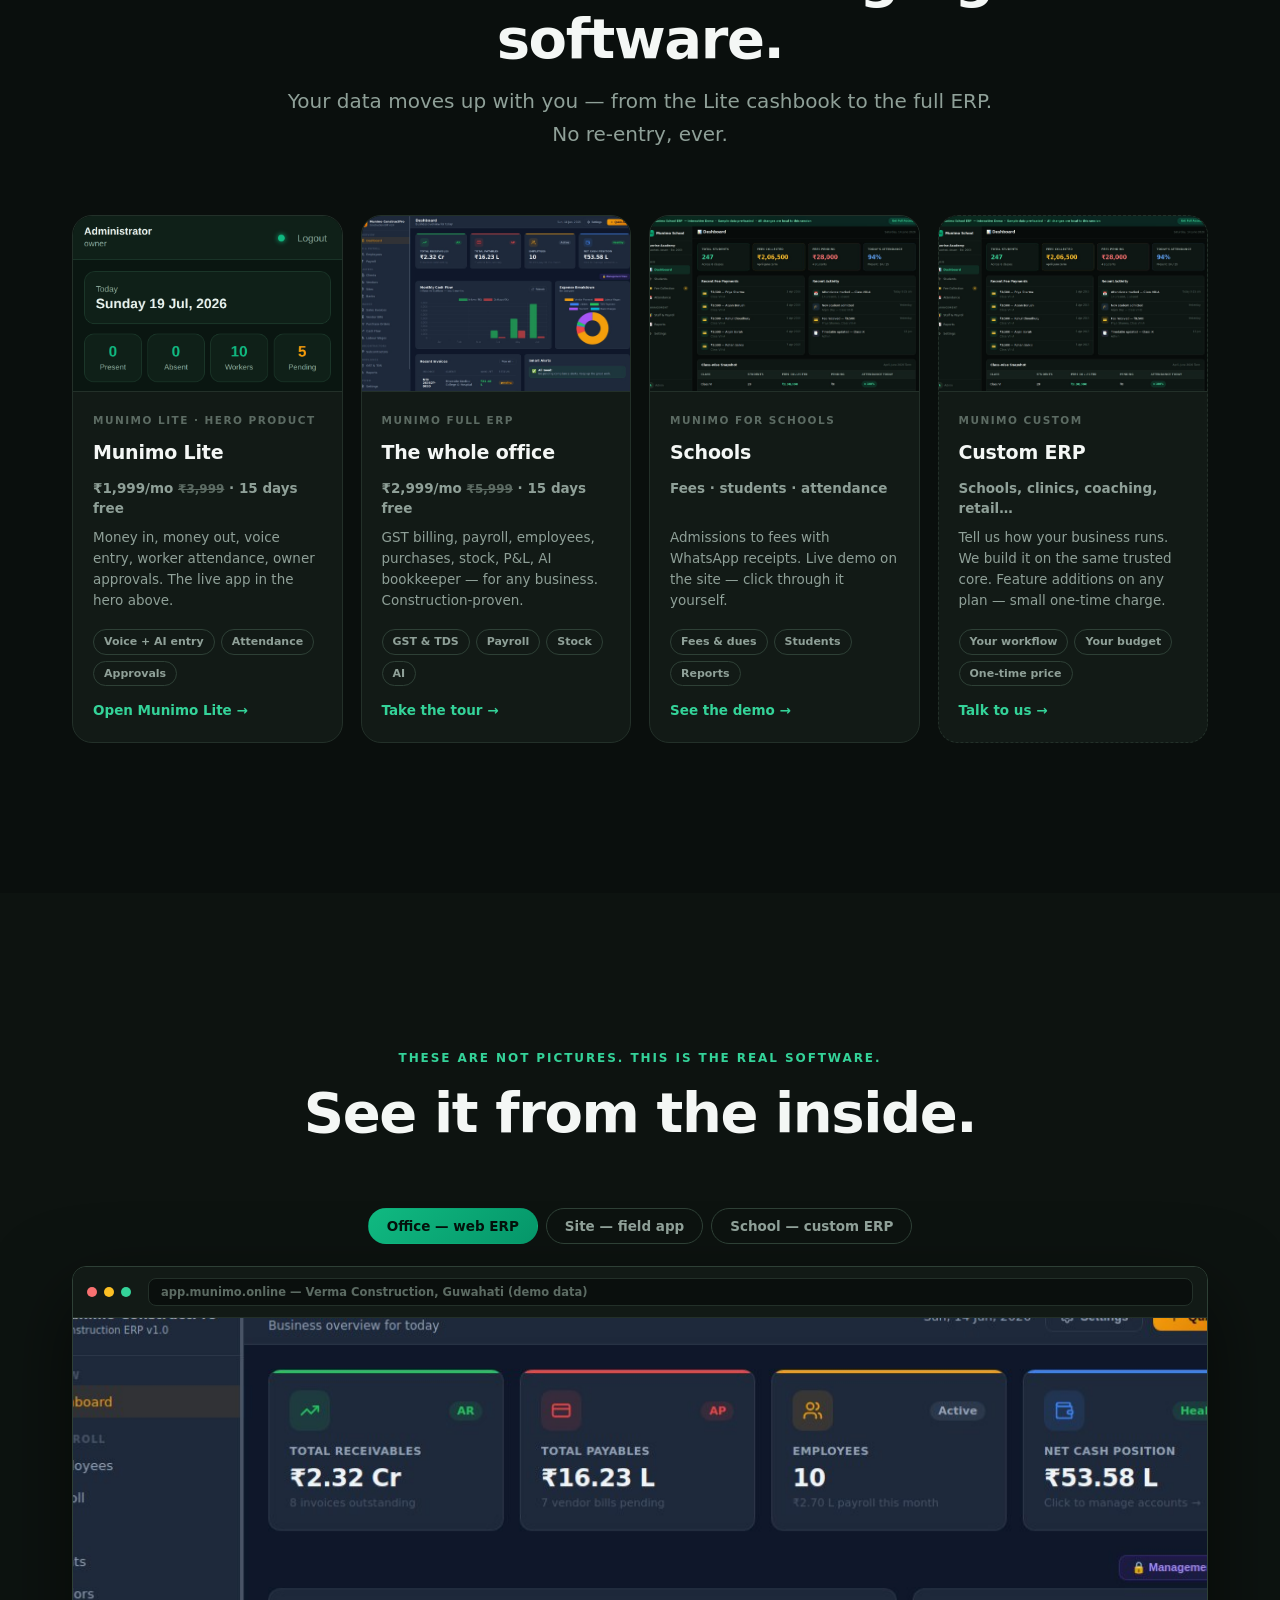
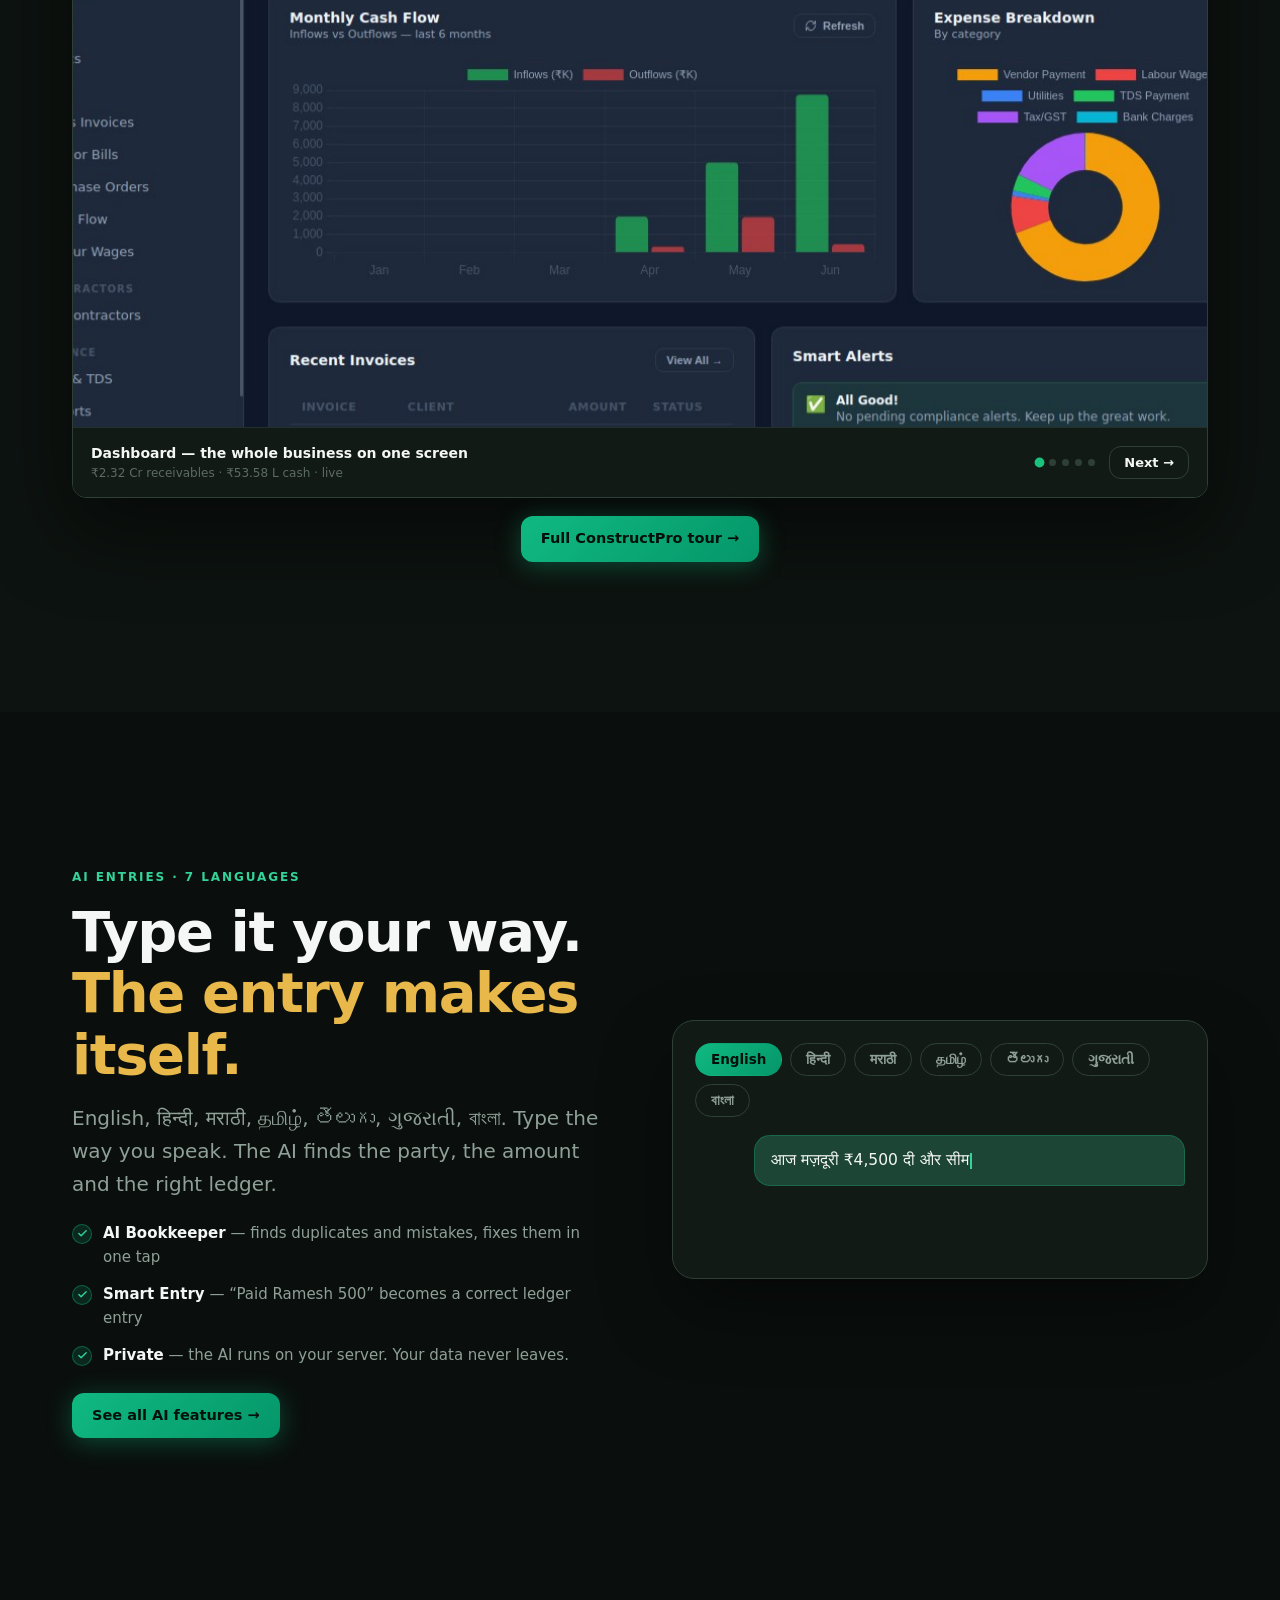
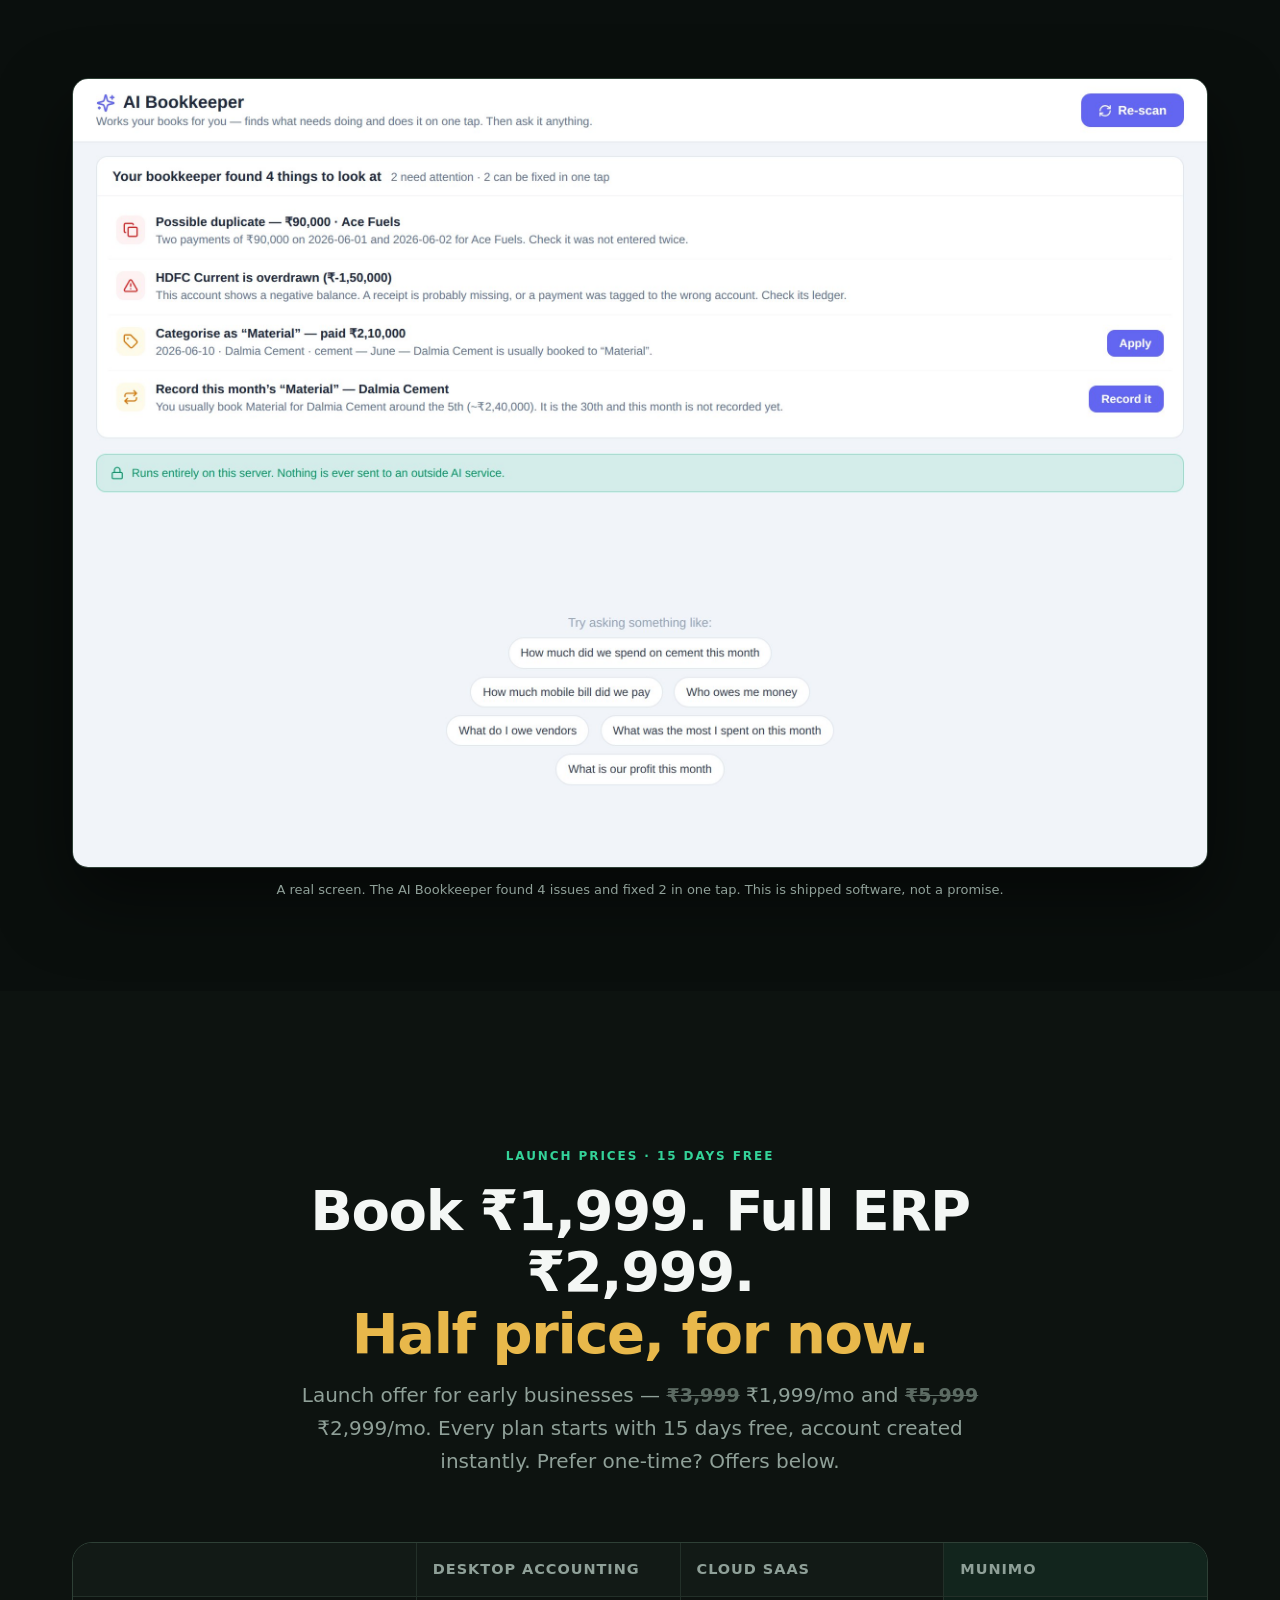
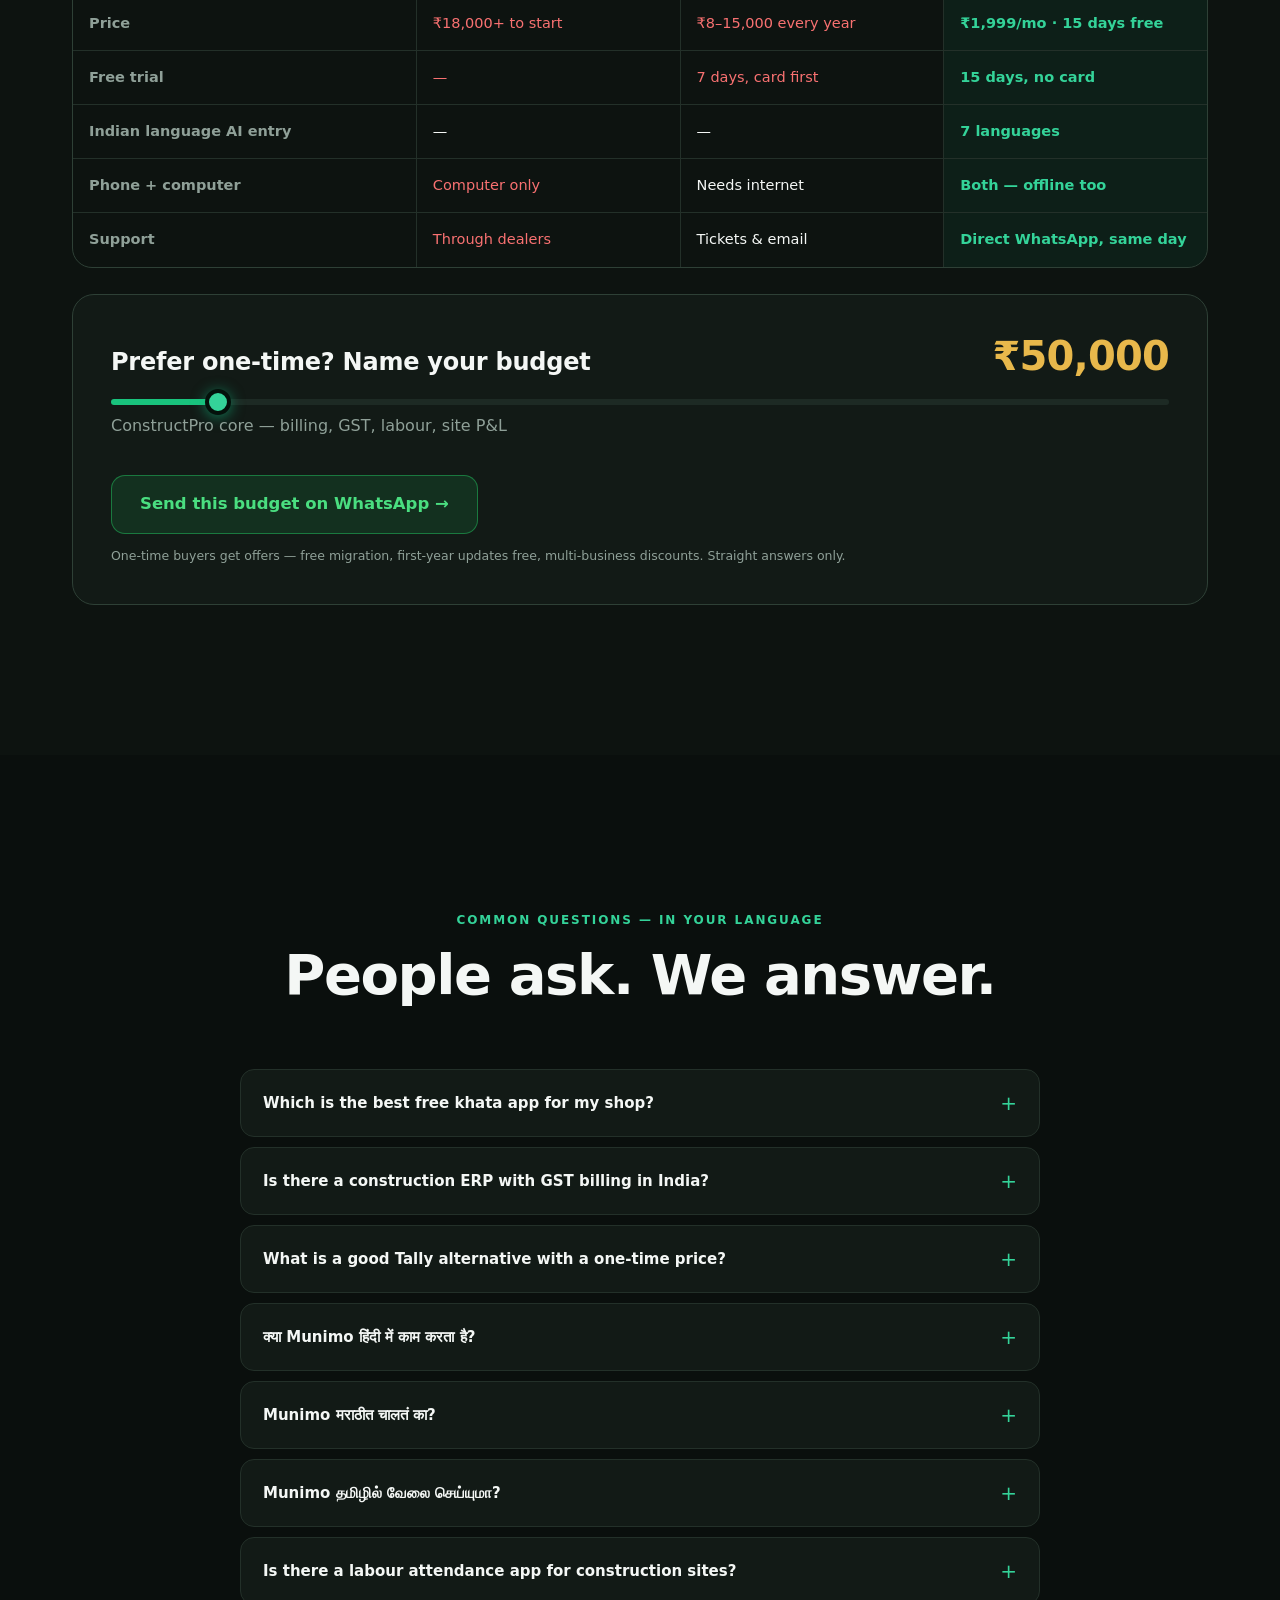
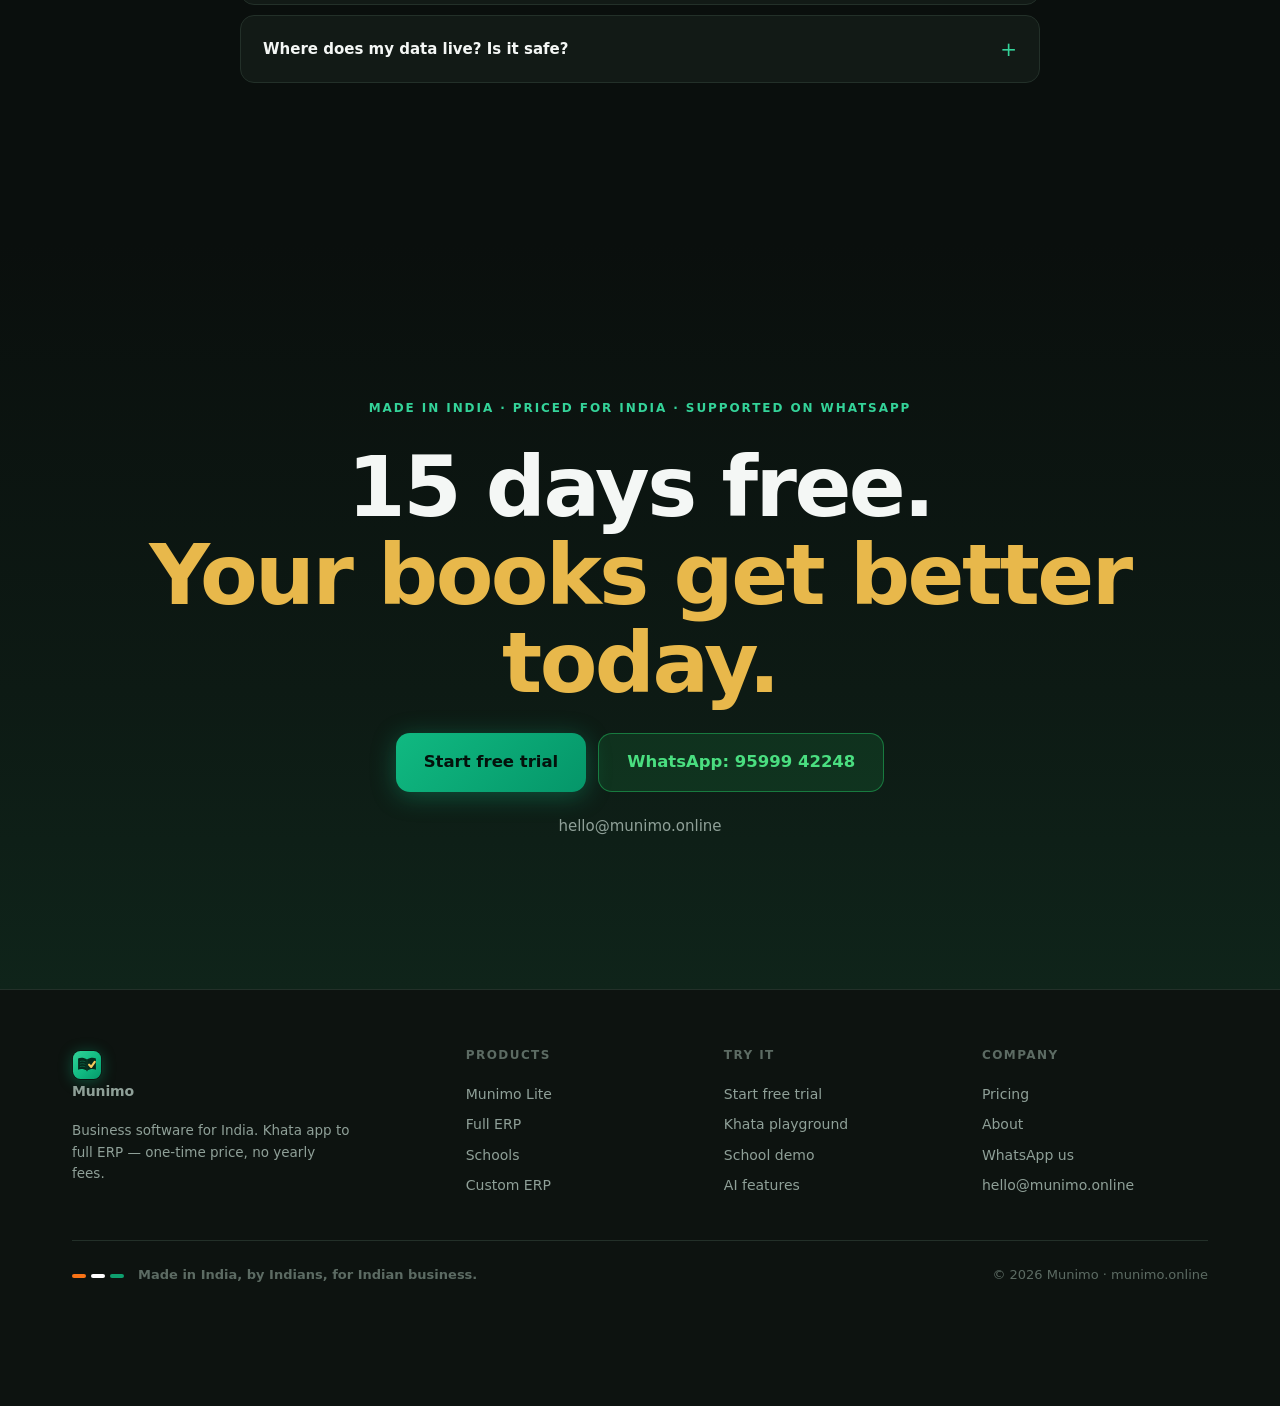
==== commit 06357e16: "Homepage hero is now the REAL Munimo Lite app, running live The actual Munimo Lite PWA (server/publi" ====
--- a/index.html
+++ b/index.html
@@ -3,7 +3,7 @@
 <head>
 <meta charset="UTF-8">
 <meta name="viewport" content="width=device-width, initial-scale=1.0">
-<title>Munimo — Khata App, Billing Software & Construction ERP | Made in India</title>
+<title>Munimo Lite — Live Cashbook & Attendance App for Business | Try It Now</title>
 <meta name="description" content="Munimo makes business software for India — free khata app, simple business app, construction ERP with GST billing, payroll and site P&L, and custom ERP. AI entries in English, Hindi, Marathi, Tamil, Telugu, Gujarati, Bengali. 15 days free. Launch prices.">
 <meta name="keywords" content="khata app, udhar khata app, billing software India, construction ERP software, GST billing software, Tally alternative, labour attendance app, site accounting software, बिलिंग सॉफ्टवेयर, खाता ऐप, कंस्ट्रक्शन सॉफ्टवेयर">
 <link rel="canonical" href="https://munimo.online/">
@@ -36,8 +36,19 @@
 <style>
 .hero{min-height:100svh;display:flex;align-items:center;padding:100px 0 50px;position:relative;overflow:hidden}
 .hero .glow{width:900px;height:600px;top:-220px;left:50%;transform:translateX(-50%);background:radial-gradient(ellipse,rgba(16,185,129,.18),transparent 65%)}
-.hero-grid{display:grid;grid-template-columns:.92fr 1.08fr;gap:clamp(26px,4vw,56px);align-items:center;width:100%}
+.hero-grid{display:grid;grid-template-columns:1.02fr .98fr;gap:clamp(26px,4vw,56px);align-items:center;width:100%}
 @media(max-width:960px){.hero-grid{grid-template-columns:1fr;text-align:center}.hero{padding-top:90px}}
+/* live phone (real Lite app in an iframe) */
+.livephone-wrap{position:relative;display:flex;justify-content:center;perspective:1600px}
+.liveglow{position:absolute;width:80%;height:70%;top:12%;left:10%;background:radial-gradient(ellipse,rgba(16,185,129,.28),transparent 68%);filter:blur(60px);pointer-events:none}
+.livephone{position:relative;width:min(360px,86vw);aspect-ratio:400/812;border-radius:44px;background:#04110b;border:1px solid #2a3a32;padding:12px 10px;box-shadow:0 50px 110px rgba(0,0,0,.7),0 0 0 7px #060a08,0 0 90px rgba(16,185,129,.18);transform:rotateY(-9deg) rotateX(3deg);transition:transform .5s var(--ease)}
+.livephone:hover{transform:rotateY(0) rotateX(0)}
+.livephone::before{content:'';position:absolute;top:20px;left:50%;transform:translateX(-50%);width:90px;height:20px;background:#04110b;border-radius:12px;z-index:3}
+.livephone iframe{width:100%;height:100%;border:0;border-radius:34px;background:#070b0a;display:block}
+.livedot{position:absolute;top:-12px;right:18px;z-index:5;background:#0c1512;border:1px solid rgba(16,185,129,.6);color:var(--em2);font-size:10.5px;font-weight:800;letter-spacing:.1em;padding:5px 11px;border-radius:20px;box-shadow:0 4px 16px rgba(0,0,0,.5)}
+.livehint{text-align:center;margin-top:18px;font-size:13px;color:var(--em3);font-weight:700}
+.livehint b{color:var(--t)}
+@media(max-width:960px){.livephone{transform:none}.livephone:hover{transform:none}}
 .hero-sub{display:block;font-size:clamp(17px,2.2vw,24px);color:var(--m);font-weight:600;letter-spacing:-.01em;margin-top:16px;line-height:1.5}
 .flipw{color:var(--gold);perspective:600px}
 .hero-ctas{display:flex;gap:12px;margin-top:30px;flex-wrap:wrap}
@@ -85,7 +96,7 @@
   <div class="hd-in">
     <a class="logo" href="index.html"><img class="logo-m" src="assets/munimo-icon.svg" alt="Munimo logo"> Munimo</a>
     <nav class="nav">
-      <a href="khata.html">Book</a>
+      <a href="khata.html">Lite</a>
       <a href="constructpro.html">Full ERP</a>
       <a href="schools.html">Schools</a>
       <a href="custom.html">Custom</a>
@@ -93,46 +104,35 @@
       <a href="pricing.html">Pricing</a>
     </nav>
     <div class="hd-cta">
-      <a class="btn btn-ghost" href="demo/khata/">Live Demo</a>
-      <a class="btn btn-wa" href="https://wa.me/919599942248?text=Hi%20Munimo!%20I%20need%20software%20for%20my%20business.%20Business:%20____%20City:%20____" target="_blank" rel="noopener">WhatsApp</a>
+      <a class="btn btn-ghost" href="pricing.html">Pricing</a>
+      <a class="btn btn-em" href="start.html?plan=book">Start free</a>
     </div>
   </div>
 </header>
 
-<!-- ═══ HERO — web + mobile together, and the phone is a real app ═══ -->
+<!-- ═══ HERO — the real Munimo Lite app, running live ═══ -->
 <section class="hero">
   <div class="glow"></div>
   <div class="wrap hero-grid">
     <div>
-      <span class="pill">Made in India · For every Indian business</span>
-      <h1 class="h1" style="margin-top:20px">
-        All your business books.<br>One simple app.<br>
-        <span style="color:var(--m);font-weight:700">In</span> <span class="gold flipw" data-flip="English|हिन्दी|मराठी|தமிழ்|తెలుగు|ગુજરાતી|বাংলা">English</span>
-      </h1>
-      <span class="hero-sub">Billing, GST, staff, khata — on your phone and your computer. Type an entry in your own language. The AI does the rest.</span>
+      <span class="pill">Munimo Lite · the real app is running here →</span>
+      <h1 class="h1" style="margin-top:18px">Run your site's<br>money & workers<br><span class="gold">from your phone.</span></h1>
+      <span class="hero-sub"><b style="color:var(--t)">This is Munimo Lite — live, not a video.</b> Tap the phone: add money in or out, mark attendance, ask in your language. The exact app your team uses every day.</span>
       <div class="hero-ctas">
-        <a class="btn btn-em btn-big" href="start.html">Start 15-day free trial</a>
-        <a class="btn btn-ghost btn-big" href="demo/khata/">Try the live demo</a>
-      </div>
-      <div class="hero-trust">15 days free · no card · launch prices: Book ₹1,999/mo, Full ERP ₹2,999/mo</div>
+        <a class="btn btn-em btn-big" href="start.html?plan=book">Start 15-day free trial</a>
+        <a class="btn btn-ghost btn-big" href="lite-app/?demo=1" target="_blank" rel="noopener">Open full screen</a>
+      </div>
+      <div class="hero-trust">Works on phone &amp; computer · offline · your team's logins · ₹1,999/mo · 15 days free</div>
     </div>
     <div>
-      <div class="combo">
-        <div class="laptop">
-          <div class="laptop-screen"><img src="assets/dashboard.jpg" alt="Munimo ERP on computer — dashboard with receivables, cash position and charts" loading="eager"></div>
-          <div class="laptop-base"></div>
-        </div>
-        <div class="phonewrap">
-          <div class="phone" data-hero-phone data-demo="demo/khata/">
-            <div class="demo-ov">
-              <img src="assets/demo/khata-home.jpg" alt="">
-              <div class="playring"><svg viewBox="0 0 24 24"><path d="M8 5v14l11-7z"/></svg></div>
-              <b>Tap — it's a real app</b>
-            </div>
-          </div>
-        </div>
-      </div>
-      <div class="combo-caption"><span><b>Computer</b> — full ERP in the office</span><span><b>Phone</b> — live demo, tap and use it</span></div>
+      <div class="livephone-wrap">
+        <div class="liveglow"></div>
+        <div class="livephone">
+          <span class="livedot">● LIVE</span>
+          <iframe src="lite-app/?demo=1" title="Munimo Lite — live demo" loading="eager"></iframe>
+        </div>
+      </div>
+      <div class="livehint">↑ Real app · try “diesel 3200 paid” in Quick entry, or tap <b>Attend</b></div>
     </div>
   </div>
 </section>
@@ -141,8 +141,8 @@
 <section class="sec-tight">
   <div class="wrap">
     <div class="stats">
-      <div class="stat rv"><div class="sv num">₹0<span style="font-size:.5em">/mo</span></div><div class="sl">Monthly rent — always zero</div></div>
-      <div class="stat rv rv2"><div class="sv num">1<span style="font-size:.5em">-time</span></div><div class="sl">Pay once. The software is yours.</div></div>
+      <div class="stat rv"><div class="sv">Live</div><div class="sl">The real app runs on this page</div></div>
+      <div class="stat rv rv2"><div class="sv num">15<span style="font-size:.5em"> days</span></div><div class="sl">Free trial · no card</div></div>
       <div class="stat rv rv3"><div class="sv">7</div><div class="sl">Languages for AI entries</div></div>
       <div class="stat rv rv4"><div class="sv">Offline</div><div class="sl">Works without internet</div></div>
     </div>
@@ -154,19 +154,19 @@
   <div class="wrap">
     <div class="sechead center">
       <span class="eyebrow">One Munimo · Four sizes</span>
-      <h2 class="h1 rv">Start small.<br>Grow without changing software.</h2>
-      <p class="lead rv rv2" style="margin-top:16px">Your data moves up with you — from khata to full ERP. No re-entry, ever.</p>
+      <h2 class="h1 rv">Munimo Lite is just the start.<br>Grow without changing software.</h2>
+      <p class="lead rv rv2" style="margin-top:16px">Your data moves up with you — from the Lite cashbook to the full ERP. No re-entry, ever.</p>
     </div>
     <div class="ladder">
       <a class="lcard rv" href="khata.html">
         <div class="shotwrap"><img src="assets/book/book-home.png" alt="Munimo Book — real app screenshot" loading="lazy" style="object-position:top"></div>
         <div class="lbody">
-          <span class="lstep">Munimo Book</span>
-          <h3>Cashbook & Khata</h3>
+          <span class="lstep">Munimo Lite · Hero product</span>
+          <h3>Munimo Lite</h3>
           <p class="who">₹1,999/mo <span class="slash" style="font-size:12px">₹3,999</span> · 15 days free</p>
-          <p>Money in, money out, voice entry, worker attendance, owner approvals. Real app — real screens.</p>
+          <p>Money in, money out, voice entry, worker attendance, owner approvals. The live app in the hero above.</p>
           <div class="lfeat"><span>Voice + AI entry</span><span>Attendance</span><span>Approvals</span></div>
-          <span class="larrow">See the real screens →</span>
+          <span class="larrow">Open Munimo Lite →</span>
         </div>
       </a>
       <a class="lcard rv rv2" href="constructpro.html">
@@ -382,7 +382,7 @@
       </div>
       <div>
         <h4>Products</h4>
-        <a href="khata.html">Munimo Book</a>
+        <a href="khata.html">Munimo Lite</a>
         <a href="constructpro.html">Full ERP</a>
         <a href="schools.html">Schools</a>
         <a href="custom.html">Custom ERP</a>
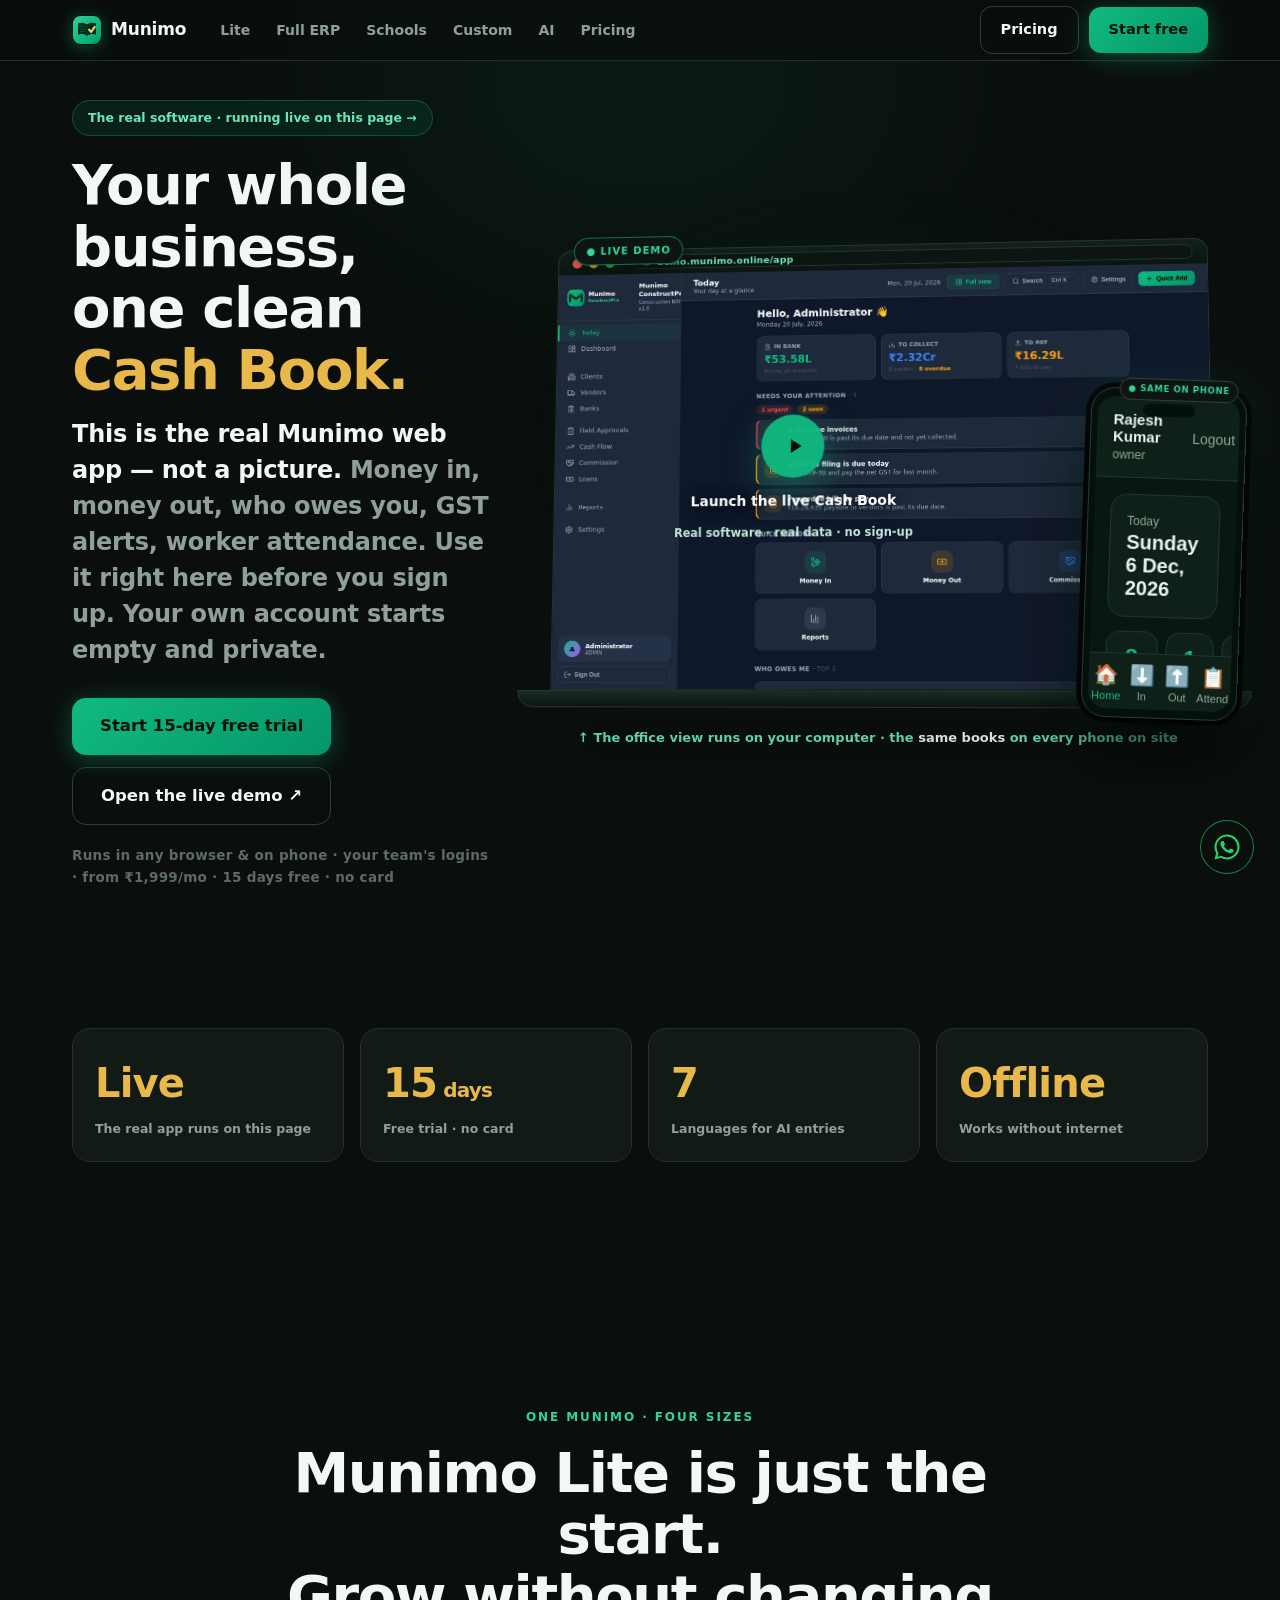
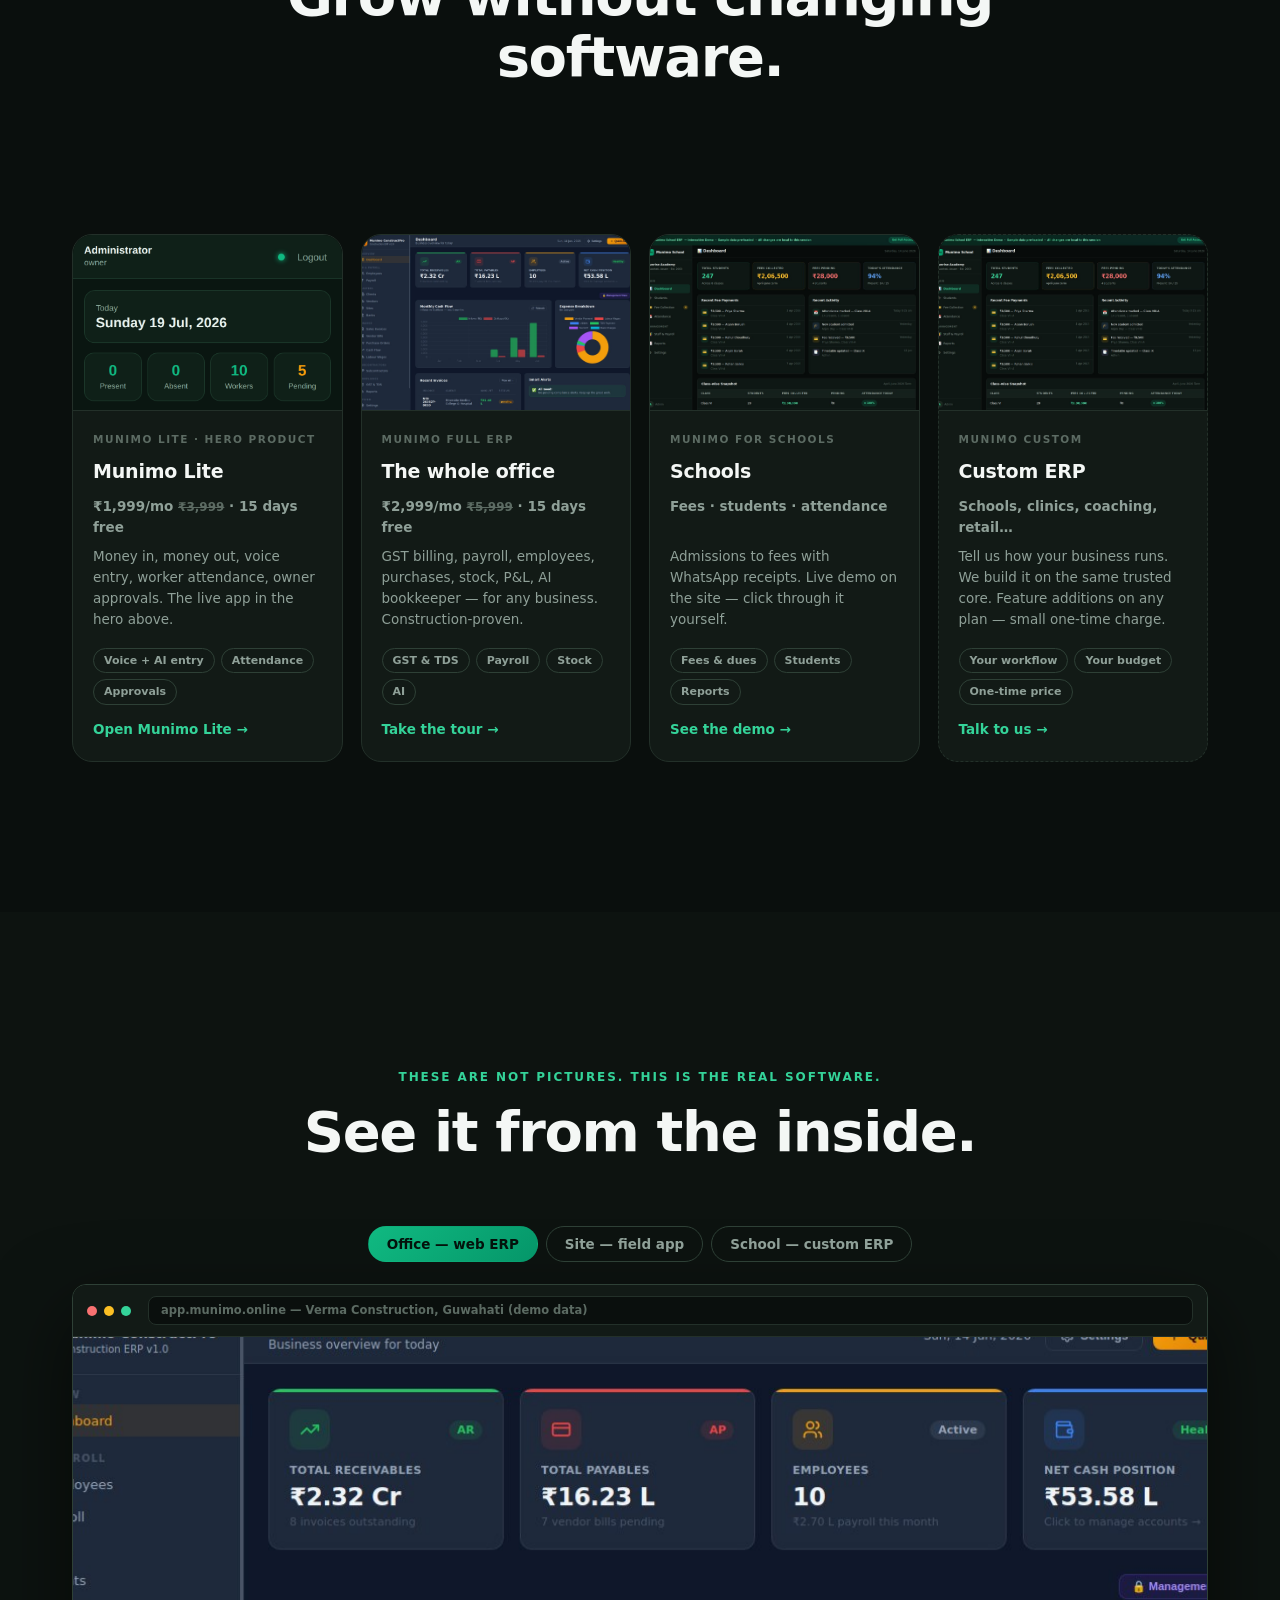
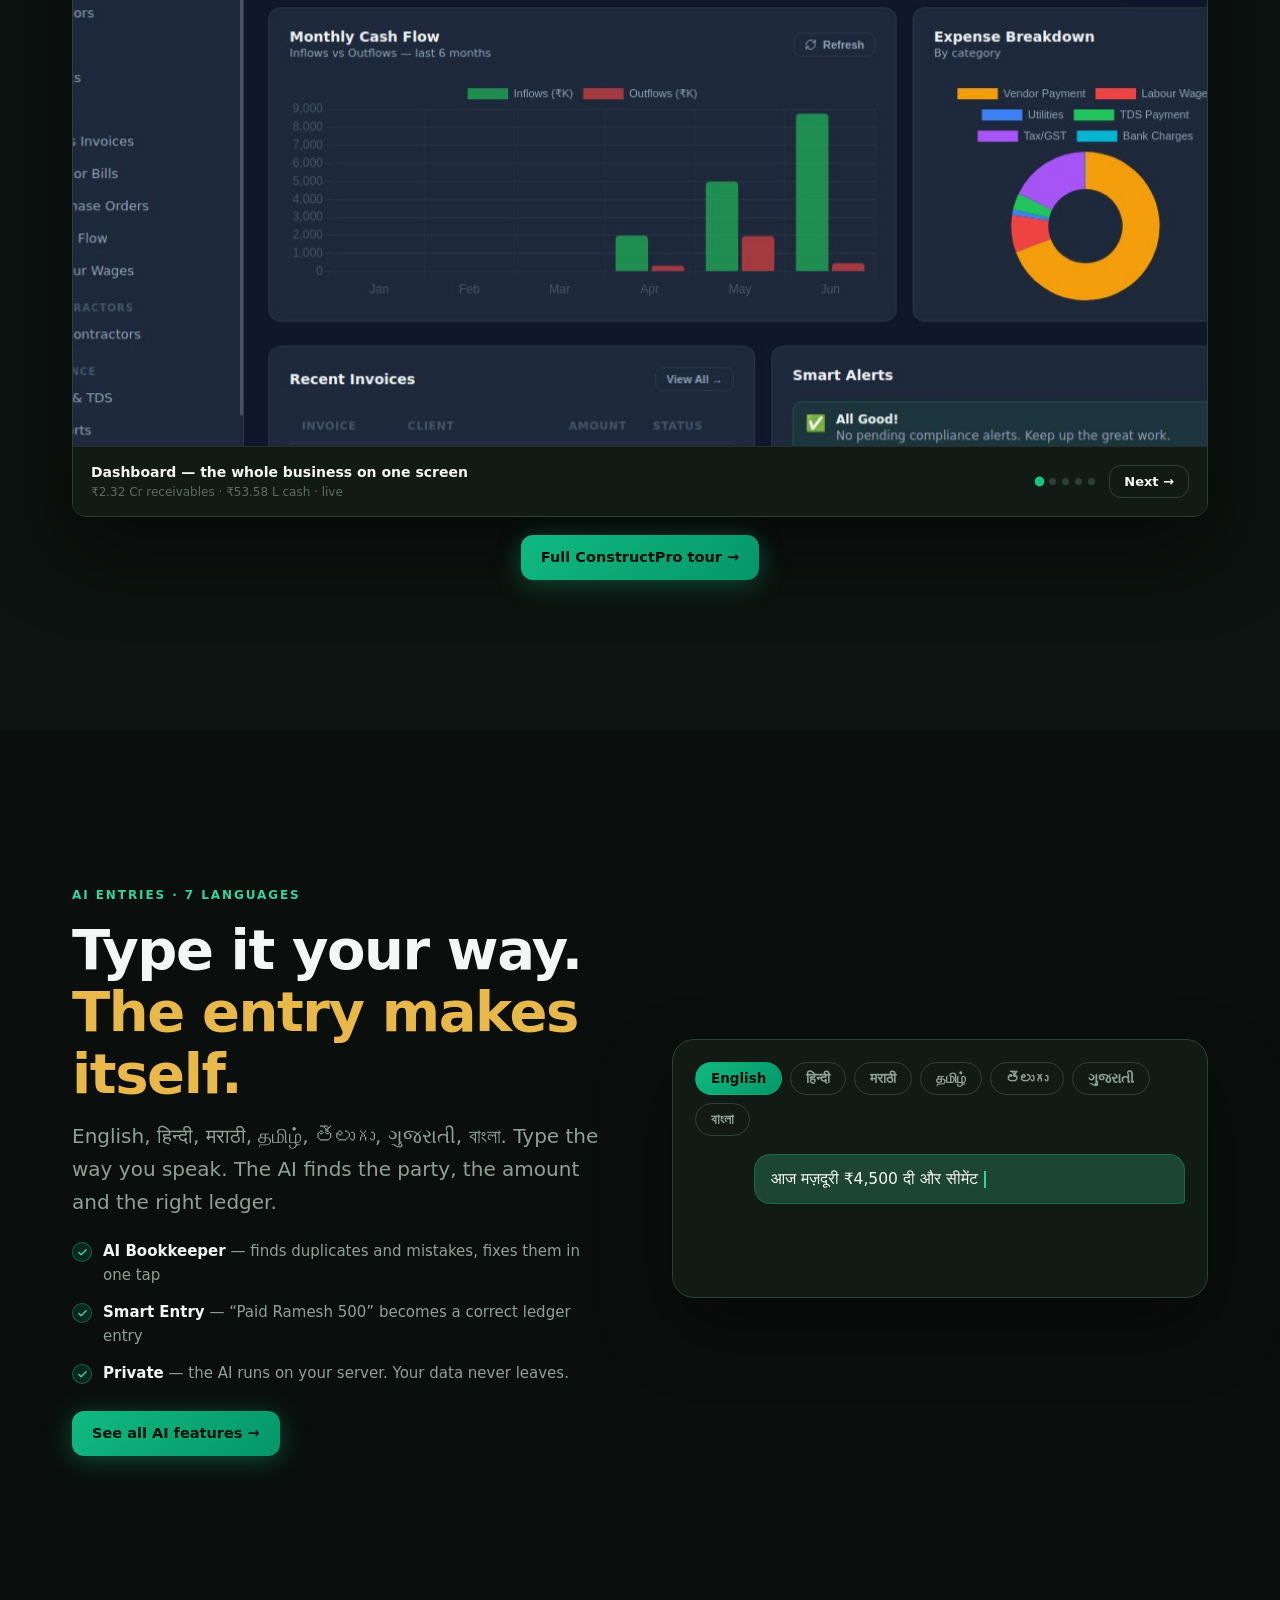
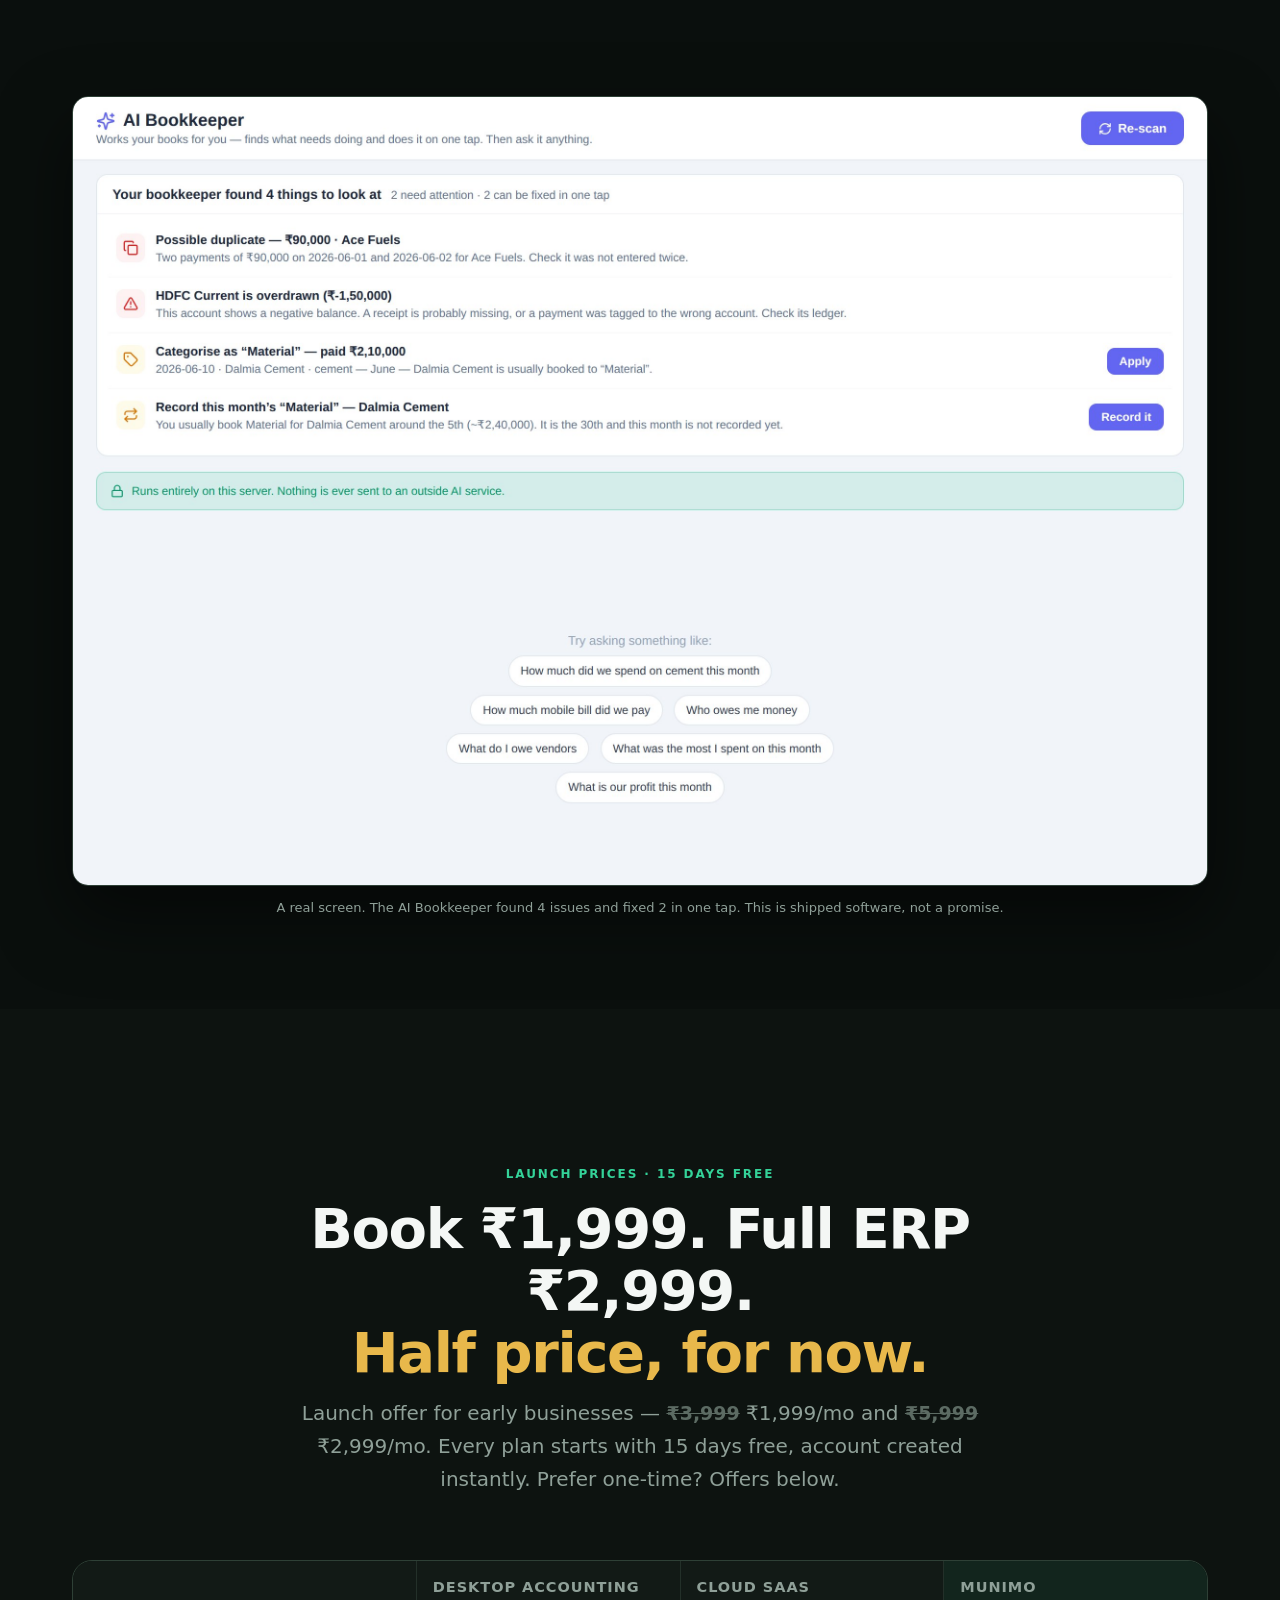
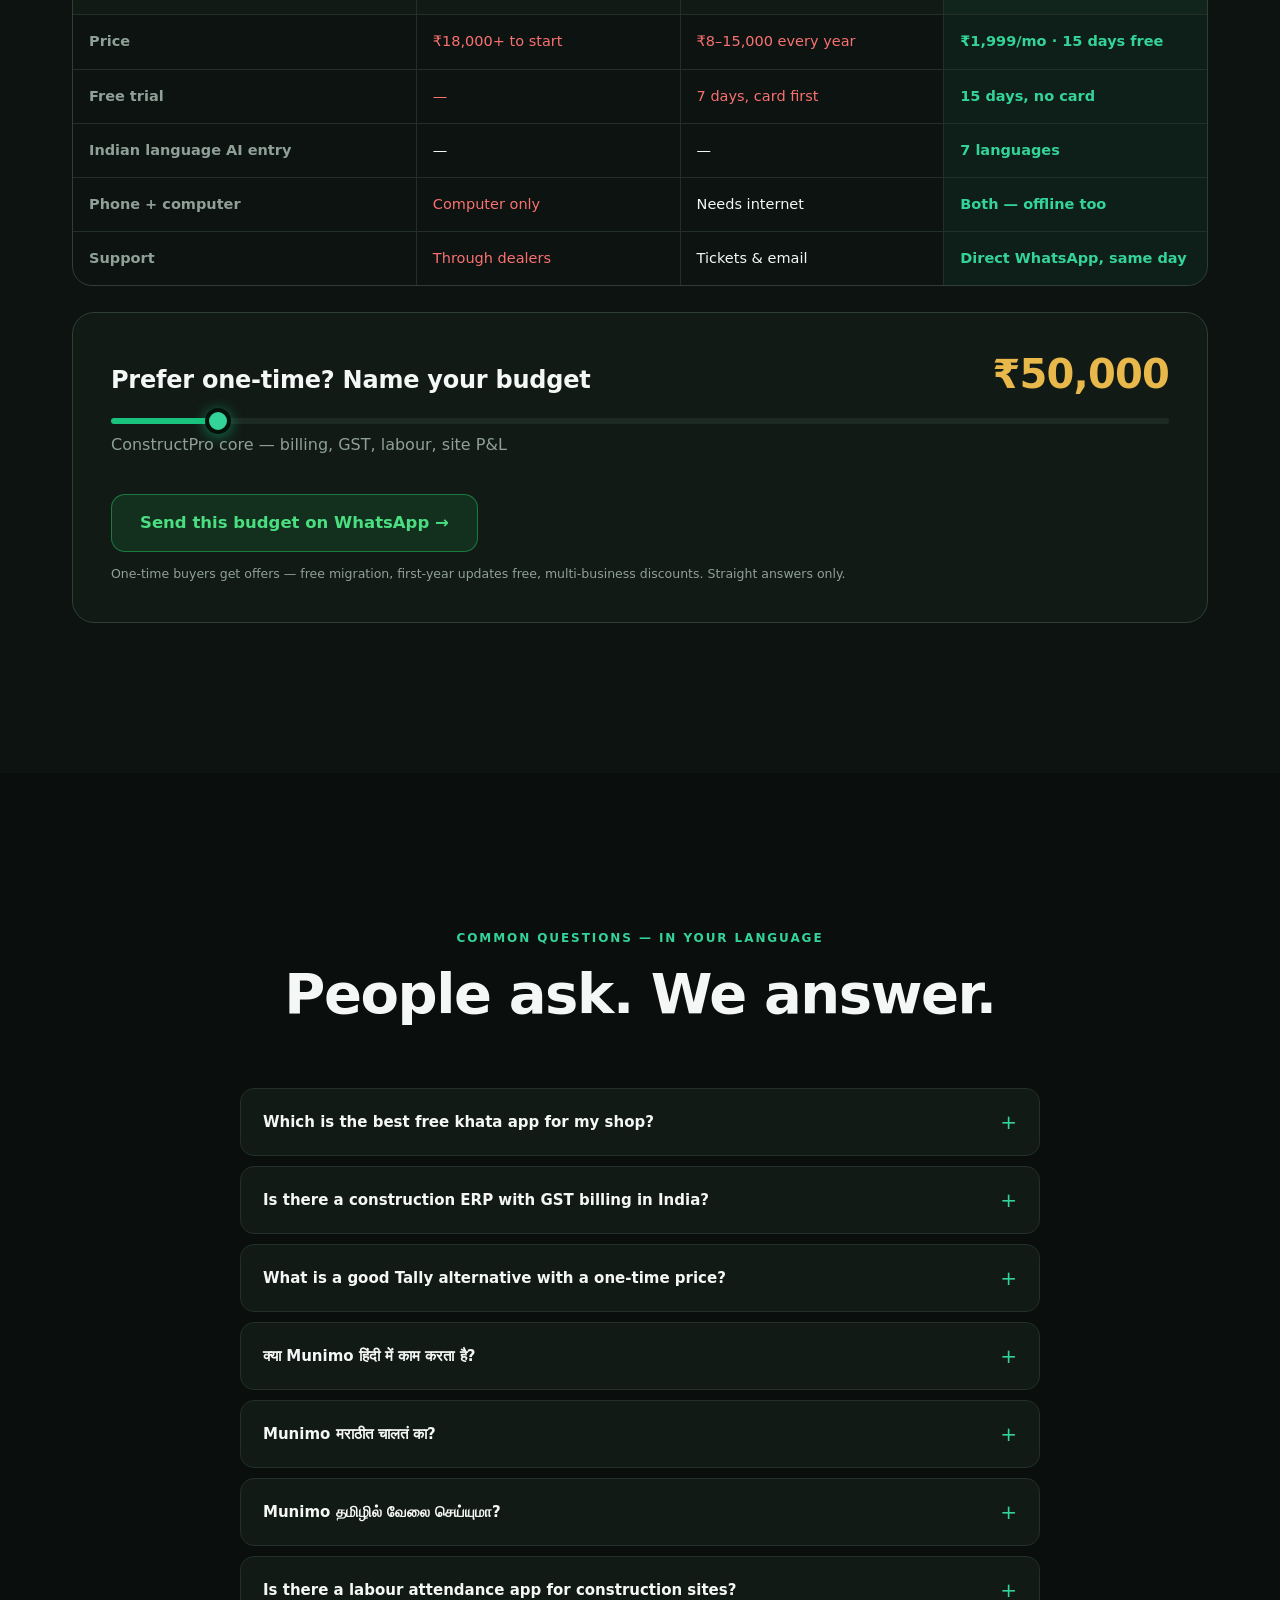
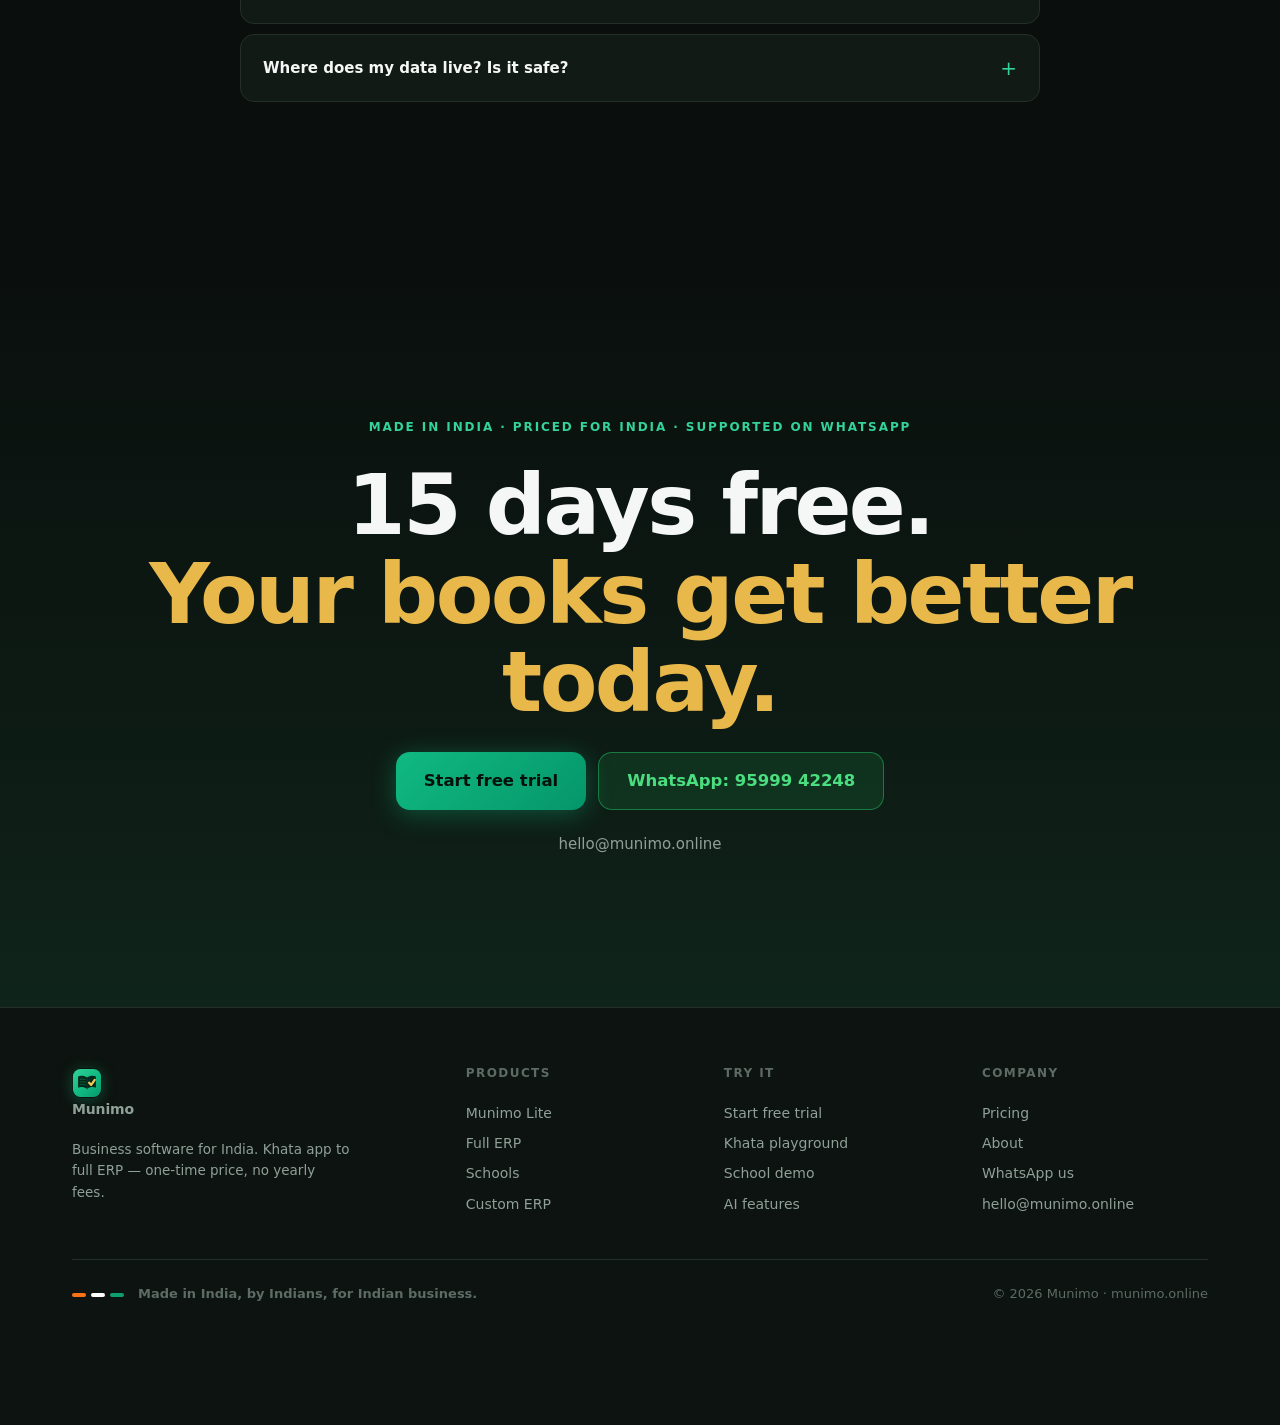
==== commit 31676408: "Hero: the real WEB Cash Book, running live, as the primary hero The web office app is now the hero (" ====
--- a/index.html
+++ b/index.html
@@ -88,6 +88,37 @@
 .faq summary::after{content:'+';color:var(--em2);font-size:20px;font-weight:400;flex-shrink:0}
 .faq details[open] summary::after{content:'−'}
 .faq .fa{padding:0 22px 18px;color:var(--m);font-size:14.5px}
+/* ─── WEB hero: the real web Cash Book in a laptop, phone tucked in corner ─── */
+.webhero{position:relative;display:flex;justify-content:center;perspective:1800px}
+.webglow{position:absolute;width:88%;height:78%;top:6%;left:6%;background:radial-gradient(ellipse,rgba(16,185,129,.26),transparent 66%);filter:blur(64px);pointer-events:none}
+.laptop3d{position:relative;width:min(660px,94vw);transform:rotateX(6deg) rotateY(-5deg);transform-style:preserve-3d;transition:transform .6s var(--ease)}
+.webhero:hover .laptop3d{transform:rotateX(0) rotateY(0)}
+@media(max-width:960px){.laptop3d{transform:none}.webhero:hover .laptop3d{transform:none}}
+.lidbar{height:26px;background:linear-gradient(180deg,#11201a,#0a1512);border:1px solid #26362e;border-bottom:0;border-radius:14px 14px 0 0;display:flex;align-items:center;gap:7px;padding:0 14px}
+.lidbar i{width:10px;height:10px;border-radius:50%;display:block}
+.lidbar .r{background:#ff5f57}.lidbar .y{background:#febc2e}.lidbar .g{background:#28c840}
+.urlbar{margin-left:12px;flex:1;height:15px;background:#0c1512;border:1px solid #26362e;border-radius:8px;display:flex;align-items:center;gap:6px;padding:0 9px;font-size:9.5px;color:var(--em3);font-weight:700;letter-spacing:.02em;overflow:hidden;white-space:nowrap}
+.urlbar svg{width:9px;height:9px;flex-shrink:0}
+.screen{position:relative;background:#070b0a;border:1px solid #26362e;border-top:0;aspect-ratio:1280/820;overflow:hidden}
+.screen iframe{position:absolute;inset:0;width:100%;height:100%;border:0;display:block;background:#0a0f0d}
+.screen .poster{position:absolute;inset:0;width:100%;height:100%;object-fit:cover;object-position:top left}
+.laptop3d::after{content:'';display:block;height:15px;margin:0 -34px;background:linear-gradient(180deg,#1a2a23,#0c1512);border:1px solid #26362e;border-radius:0 0 16px 16px;box-shadow:0 40px 90px rgba(0,0,0,.7)}
+.webdot{position:absolute;top:-13px;left:16px;z-index:6;background:#0c1512;border:1px solid rgba(16,185,129,.6);color:var(--em2);font-size:10.5px;font-weight:800;letter-spacing:.09em;padding:5px 12px;border-radius:20px;box-shadow:0 4px 16px rgba(0,0,0,.5)}
+.launch{position:absolute;inset:0;z-index:8;display:flex;flex-direction:column;align-items:center;justify-content:center;gap:12px;cursor:pointer;background:linear-gradient(180deg,rgba(7,11,10,.28),rgba(7,11,10,.62));transition:opacity .4s,visibility .4s;padding-right:26%}
+@media(max-width:520px){.launch{padding-right:0}}
+.launch.gone{opacity:0;visibility:hidden}
+.launch .ring{width:64px;height:64px;border-radius:50%;background:rgba(16,185,129,.96);display:flex;align-items:center;justify-content:center;animation:pulse 2.2s infinite;box-shadow:0 12px 40px rgba(16,185,129,.4)}
+.launch .ring svg{width:24px;height:24px;fill:#04110b;margin-left:3px}
+.launch b{font-size:14px;color:#fff;text-shadow:0 2px 14px rgba(0,0,0,.85)}
+.launch small{font-size:11.5px;color:#bfe9d6;font-weight:700}
+/* phone tucked into the laptop's lower-right */
+.webhero .miniphone{position:absolute;right:clamp(-34px,-3.4vw,-16px);bottom:-14px;z-index:7;width:clamp(116px,14vw,156px);aspect-ratio:340/720;border-radius:24px;background:#04110b;border:1px solid #2a3a32;padding:8px 6px;box-shadow:0 30px 66px rgba(0,0,0,.78),0 0 0 5px #060a08,0 0 54px rgba(16,185,129,.16);transform:rotate(2deg)}
+.webhero .miniphone::before{content:'';position:absolute;top:14px;left:50%;transform:translateX(-50%);width:52px;height:13px;background:#04110b;border-radius:9px;z-index:3}
+.webhero .miniphone iframe{width:100%;height:100%;border:0;border-radius:18px;background:#070b0a;display:block}
+.webhero .miniphone .plabel{position:absolute;top:-11px;right:8px;z-index:5;background:#0c1512;border:1px solid var(--hair2);color:var(--em2);font-size:8.5px;font-weight:800;letter-spacing:.08em;padding:3px 8px;border-radius:14px}
+@media(max-width:520px){.webhero .miniphone{display:none}}
+.webhint{text-align:center;margin-top:22px;font-size:13px;color:var(--em3);font-weight:700}
+.webhint b{color:var(--t)}
 </style>
 </head>
 <body>
@@ -110,32 +141,65 @@
   </div>
 </header>
 
-<!-- ═══ HERO — the real Munimo Lite app, running live ═══ -->
+<!-- ═══ HERO — the real WEB Cash Book, running live in the browser ═══ -->
 <section class="hero">
   <div class="glow"></div>
   <div class="wrap hero-grid">
     <div>
-      <span class="pill">Munimo Lite · the real app is running here →</span>
-      <h1 class="h1" style="margin-top:18px">Run your site's<br>money & workers<br><span class="gold">from your phone.</span></h1>
-      <span class="hero-sub"><b style="color:var(--t)">This is Munimo Lite — live, not a video.</b> Tap the phone: add money in or out, mark attendance, ask in your language. The exact app your team uses every day.</span>
+      <span class="pill">The real software · running live on this page →</span>
+      <h1 class="h1" style="margin-top:18px">Your whole business,<br>one clean<br><span class="gold">Cash Book.</span></h1>
+      <span class="hero-sub"><b style="color:var(--t)">This is the real Munimo web app — not a picture.</b> Money in, money out, who owes you, GST alerts, worker attendance. Use it right here before you sign up. Your own account starts empty and private.</span>
       <div class="hero-ctas">
         <a class="btn btn-em btn-big" href="start.html?plan=book">Start 15-day free trial</a>
-        <a class="btn btn-ghost btn-big" href="lite-app/?demo=1" target="_blank" rel="noopener">Open full screen</a>
-      </div>
-      <div class="hero-trust">Works on phone &amp; computer · offline · your team's logins · ₹1,999/mo · 15 days free</div>
+        <a class="btn btn-ghost btn-big" href="https://demo.munimo.online/app/app.html" target="_blank" rel="noopener">Open the live demo ↗</a>
+      </div>
+      <div class="hero-trust">Runs in any browser &amp; on phone · your team's logins · from ₹1,999/mo · 15 days free · no card</div>
     </div>
     <div>
-      <div class="livephone-wrap">
-        <div class="liveglow"></div>
-        <div class="livephone">
-          <span class="livedot">● LIVE</span>
-          <iframe src="lite-app/?demo=1" title="Munimo Lite — live demo" loading="eager"></iframe>
-        </div>
-      </div>
-      <div class="livehint">↑ Real app · try “diesel 3200 paid” in Quick entry, or tap <b>Attend</b></div>
-    </div>
-  </div>
-</section>
+      <div class="webhero">
+        <div class="webglow"></div>
+        <div class="laptop3d">
+          <span class="webdot">● LIVE DEMO</span>
+          <div class="lidbar"><i class="r"></i><i class="y"></i><i class="g"></i>
+            <span class="urlbar"><svg viewBox="0 0 24 24" fill="none" stroke="#10b981" stroke-width="2.4"><rect x="4" y="10" width="16" height="10" rx="2"/><path d="M8 10V7a4 4 0 0 1 8 0v3"/></svg>demo.munimo.online/app</span>
+          </div>
+          <div class="screen" id="webScreen">
+            <iframe id="webdemo" title="Munimo web Cash Book — live demo" loading="lazy" allow="clipboard-write"></iframe>
+            <div class="launch" id="webLaunch" role="button" tabindex="0" aria-label="Launch the live web Cash Book">
+              <img class="poster" src="assets/web/cashbook-hero.png" alt="Munimo web Cash Book — live dashboard with real figures" style="position:absolute;inset:0;z-index:-1">
+              <span class="ring"><svg viewBox="0 0 24 24"><path d="M8 5v14l11-7z"/></svg></span>
+              <b>Launch the live Cash Book</b>
+              <small>Real software · real data · no sign-up</small>
+            </div>
+          </div>
+        </div>
+        <div class="miniphone">
+          <span class="plabel">● SAME ON PHONE</span>
+          <iframe src="lite-app/?demo=1" title="Munimo on phone — live" loading="eager"></iframe>
+        </div>
+      </div>
+      <div class="webhint">↑ The office view runs on your computer · the <b>same books</b> on every phone on site</div>
+    </div>
+  </div>
+</section>
+<script>
+/* Launch the real web app inside the laptop frame on click (or when it scrolls
+   into view on desktop). Click-to-load keeps the hero instant and means the
+   poster stays crisp until a real person asks for the live app. */
+(function () {
+  var ln = document.getElementById('webLaunch'), fr = document.getElementById('webdemo'),
+      sc = document.getElementById('webScreen');
+  if (!ln || !fr || !sc) return;
+  var SRC = 'https://demo.munimo.online/app/app.html';
+  var loaded = false;
+  function go() { if (loaded) return; loaded = true; fr.src = SRC; ln.classList.add('gone'); }
+  // Bind to the whole screen container so a click anywhere on the laptop screen
+  // launches the live app (the overlay is a child, and clicks land on the
+  // container). Keyboard support stays on the focusable overlay.
+  sc.addEventListener('click', go);
+  ln.addEventListener('keydown', function (e) { if (e.key === 'Enter' || e.key === ' ') { e.preventDefault(); go(); } });
+})();
+</script>
 
 <!-- ═══ POSTURE STATS ═══ -->
 <section class="sec-tight">
